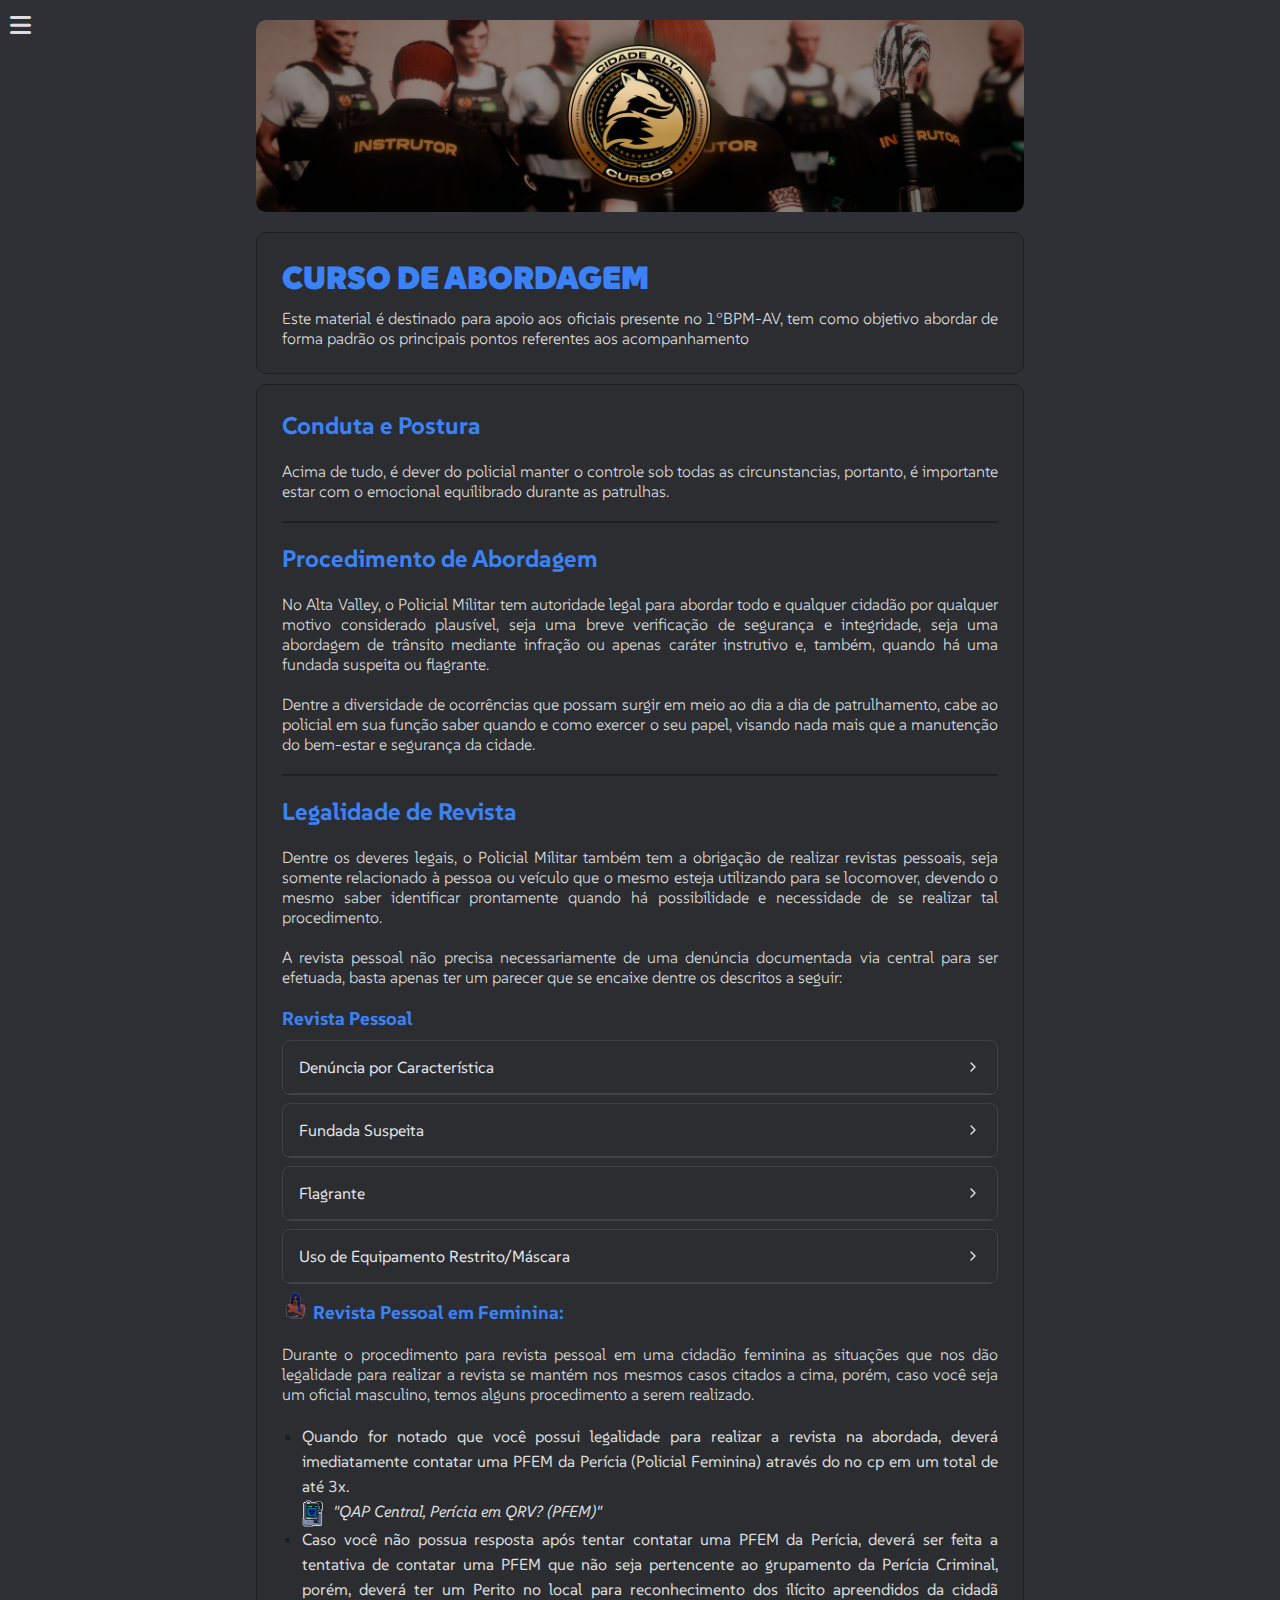
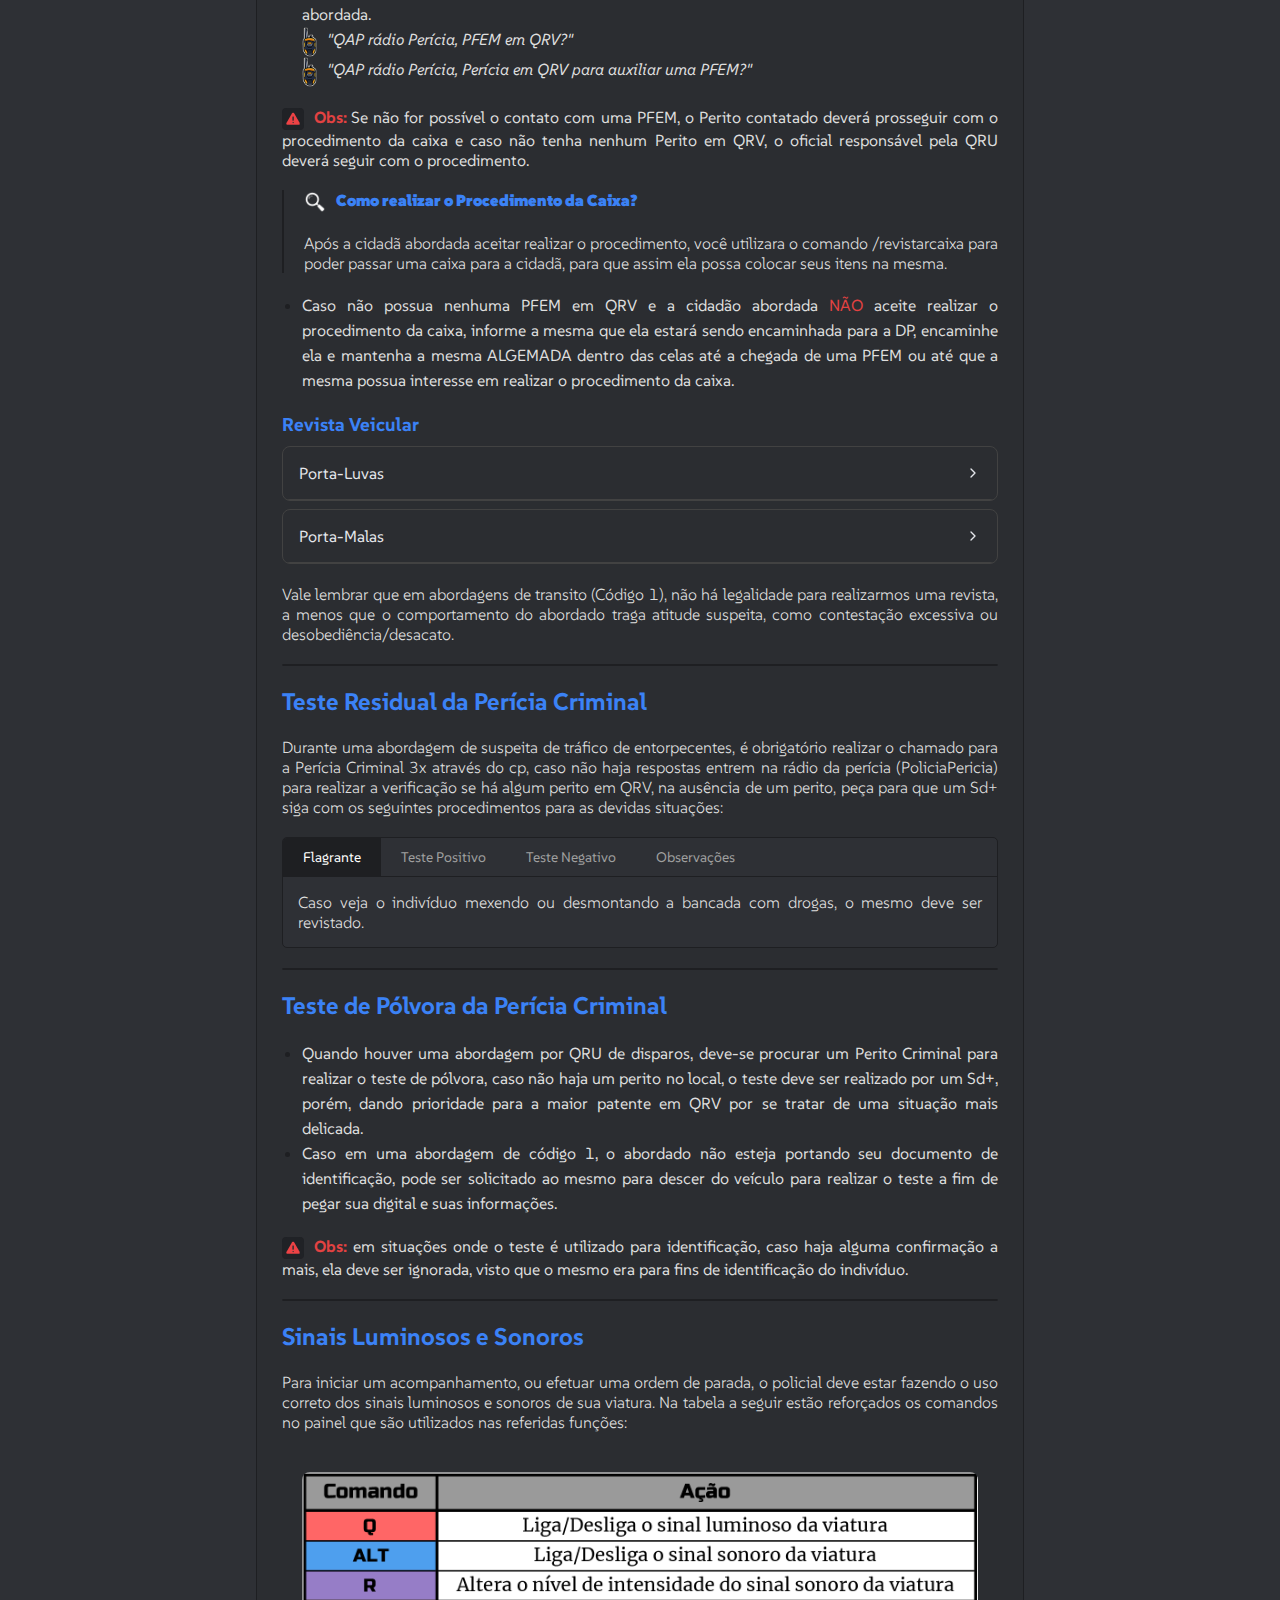
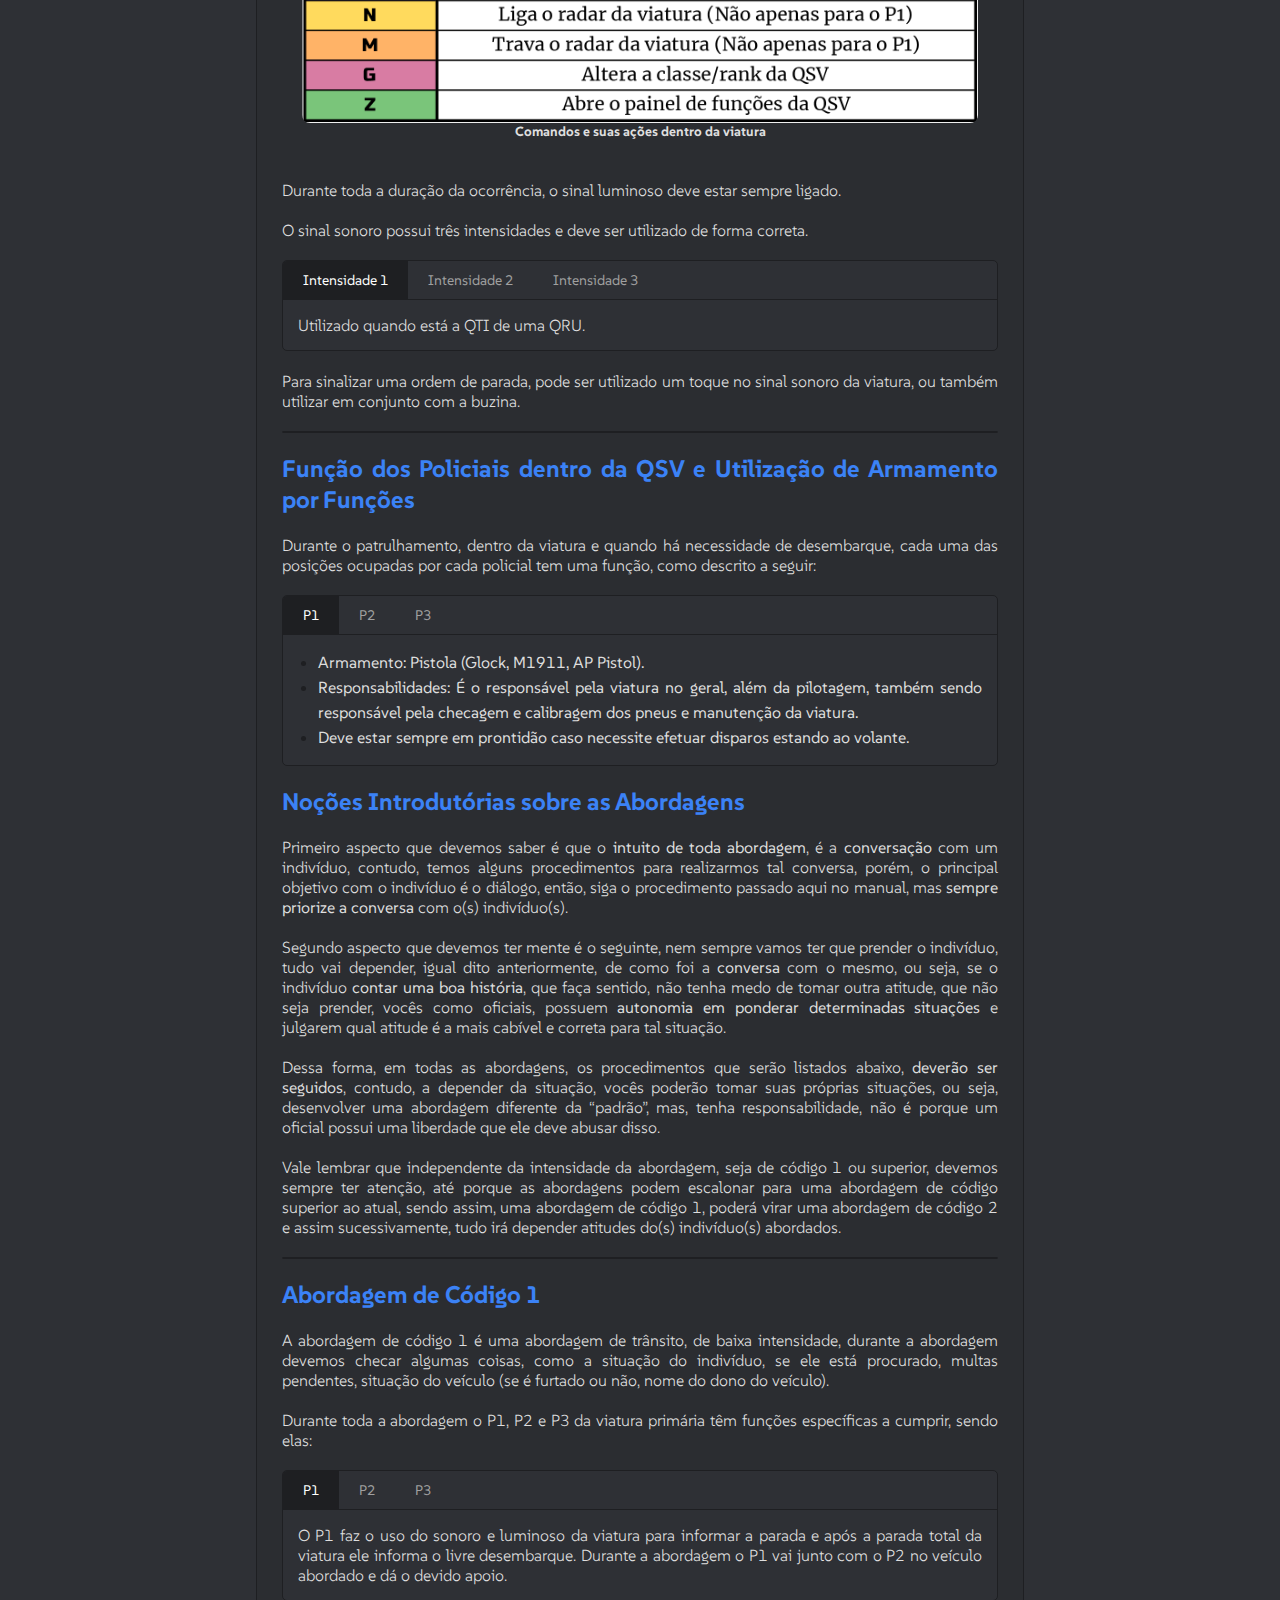
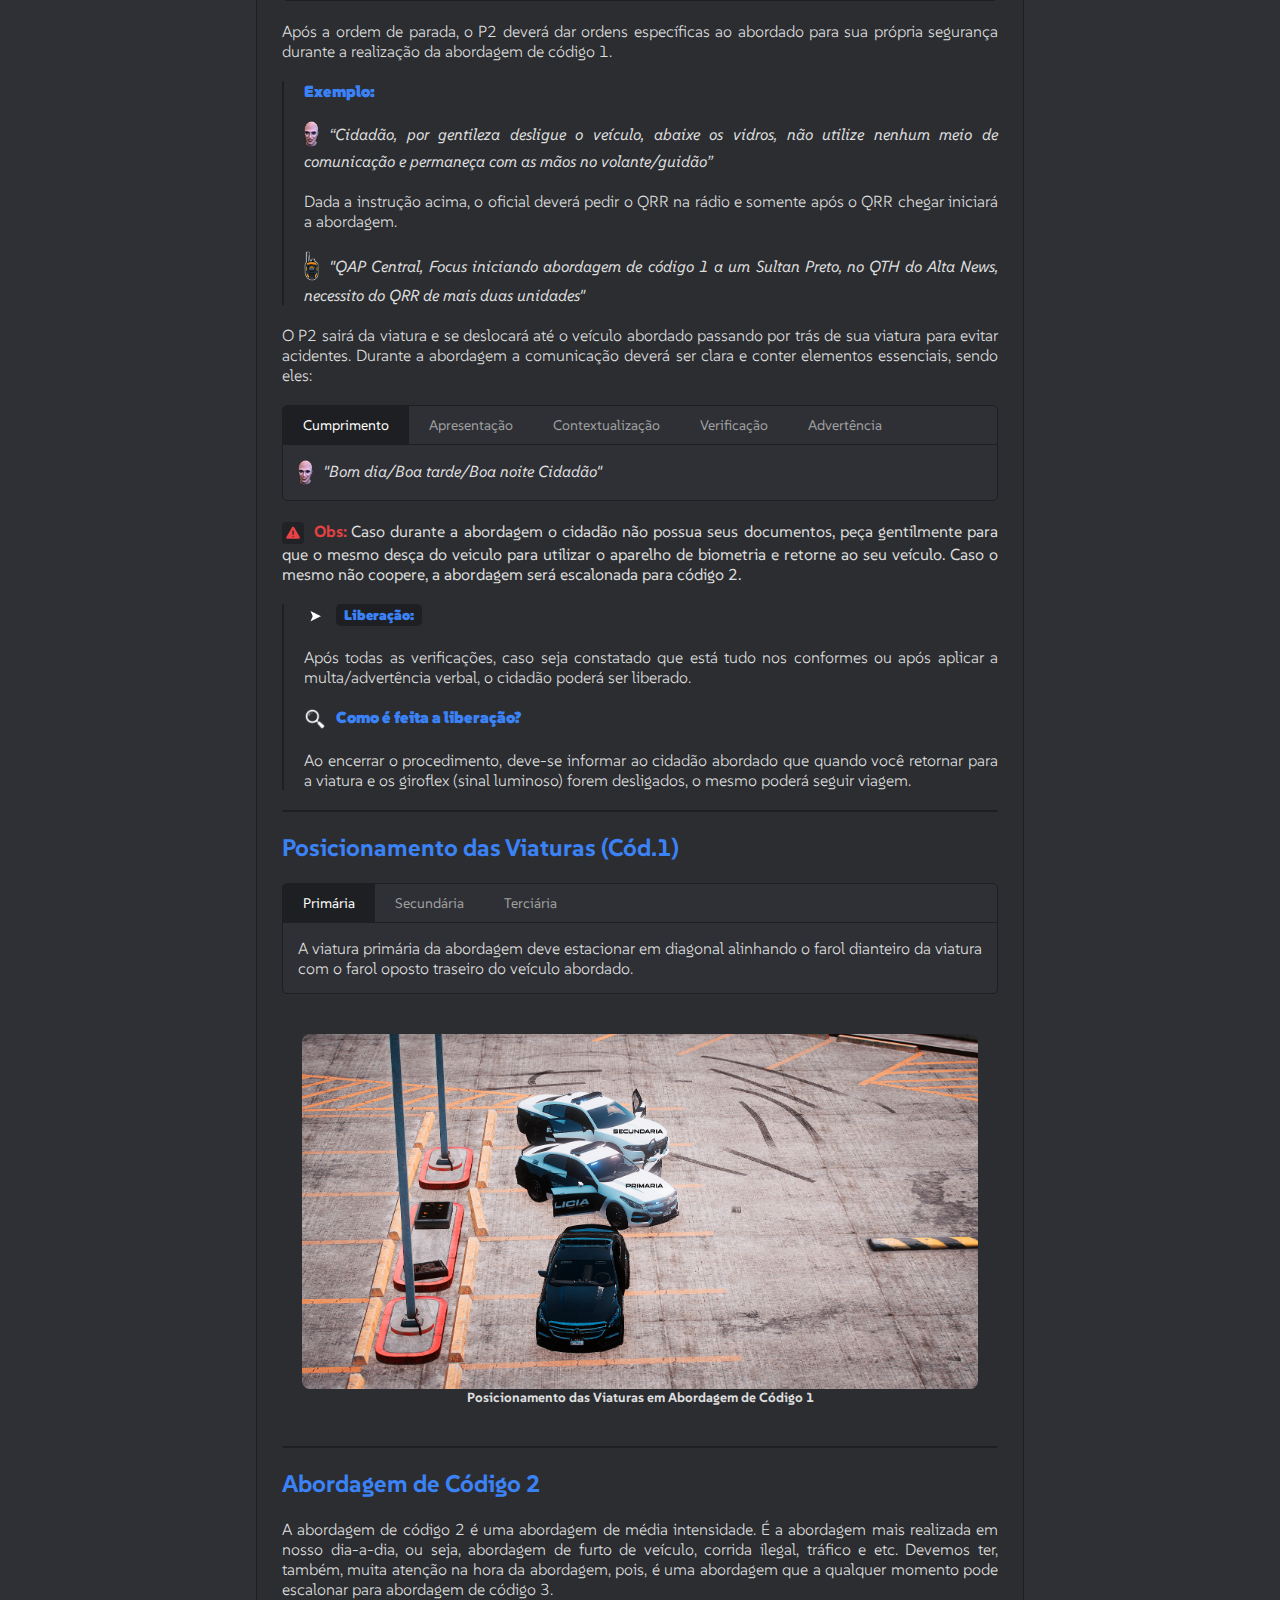
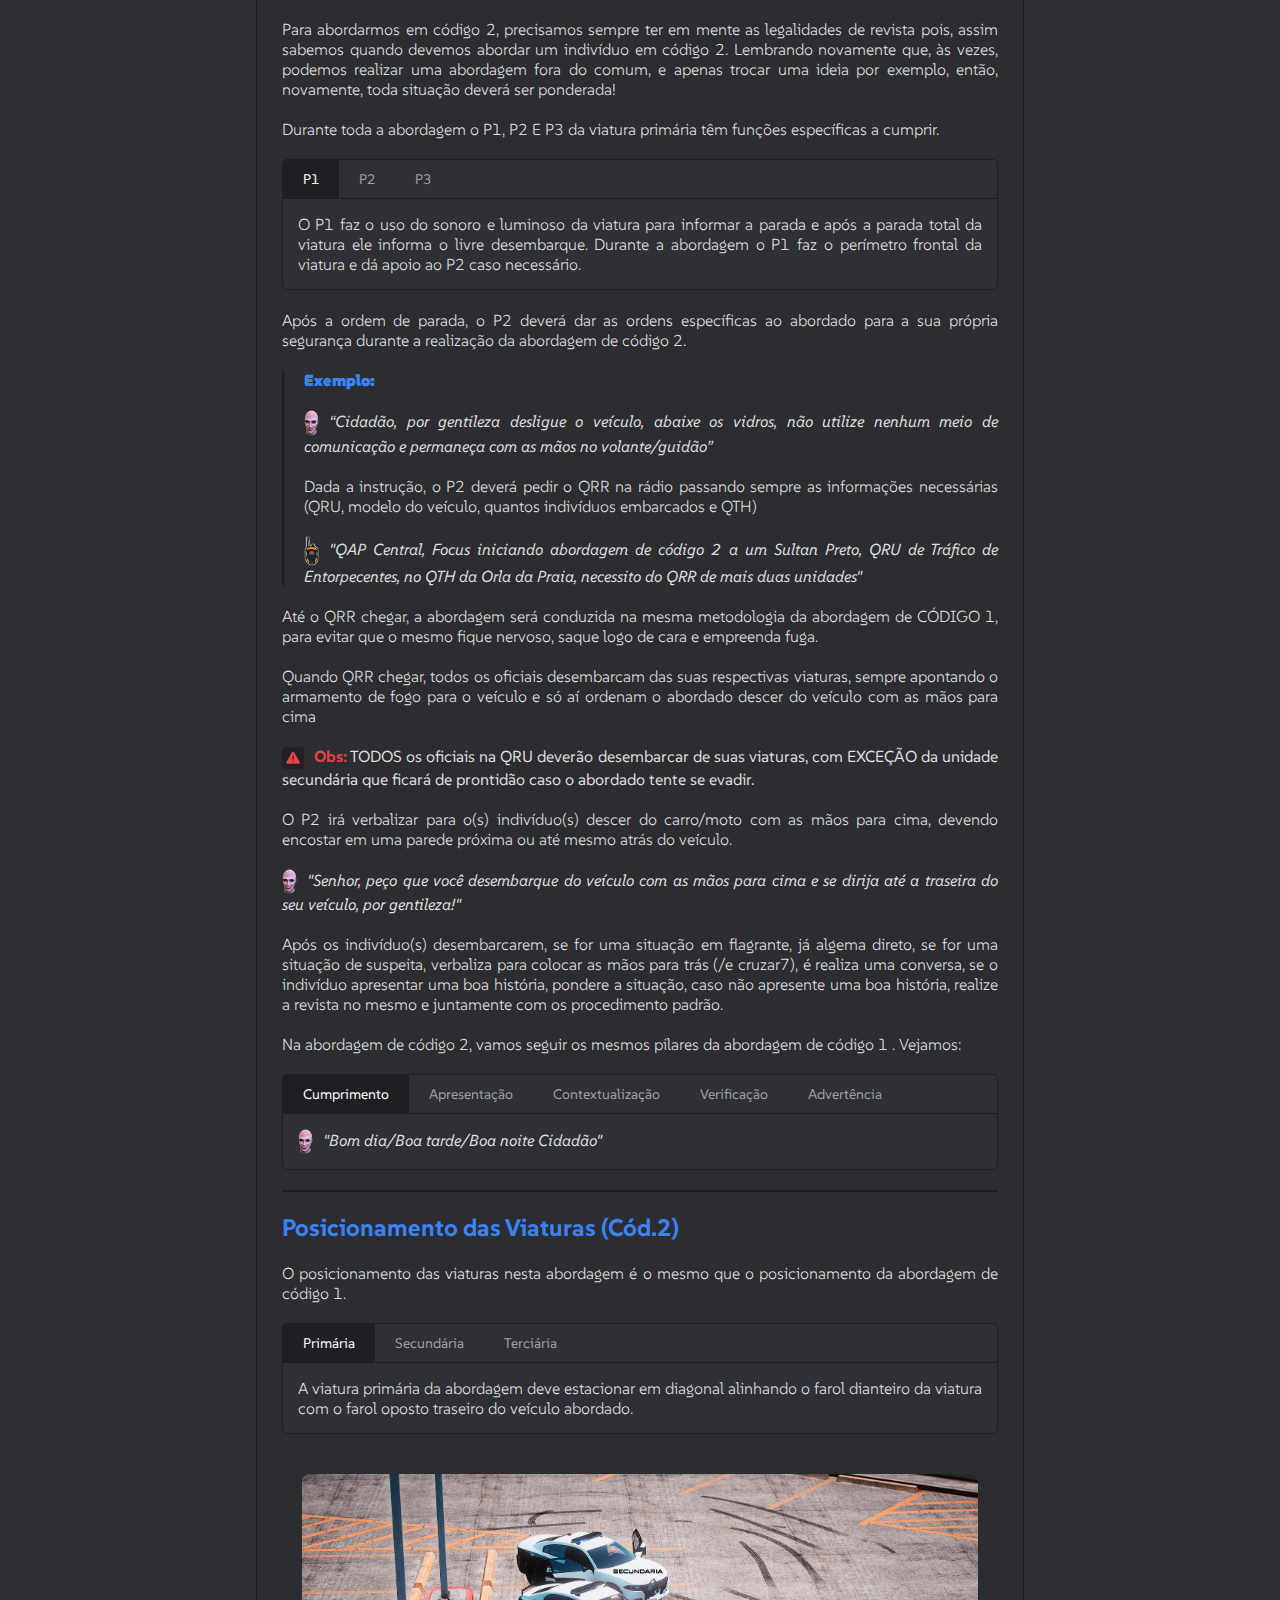
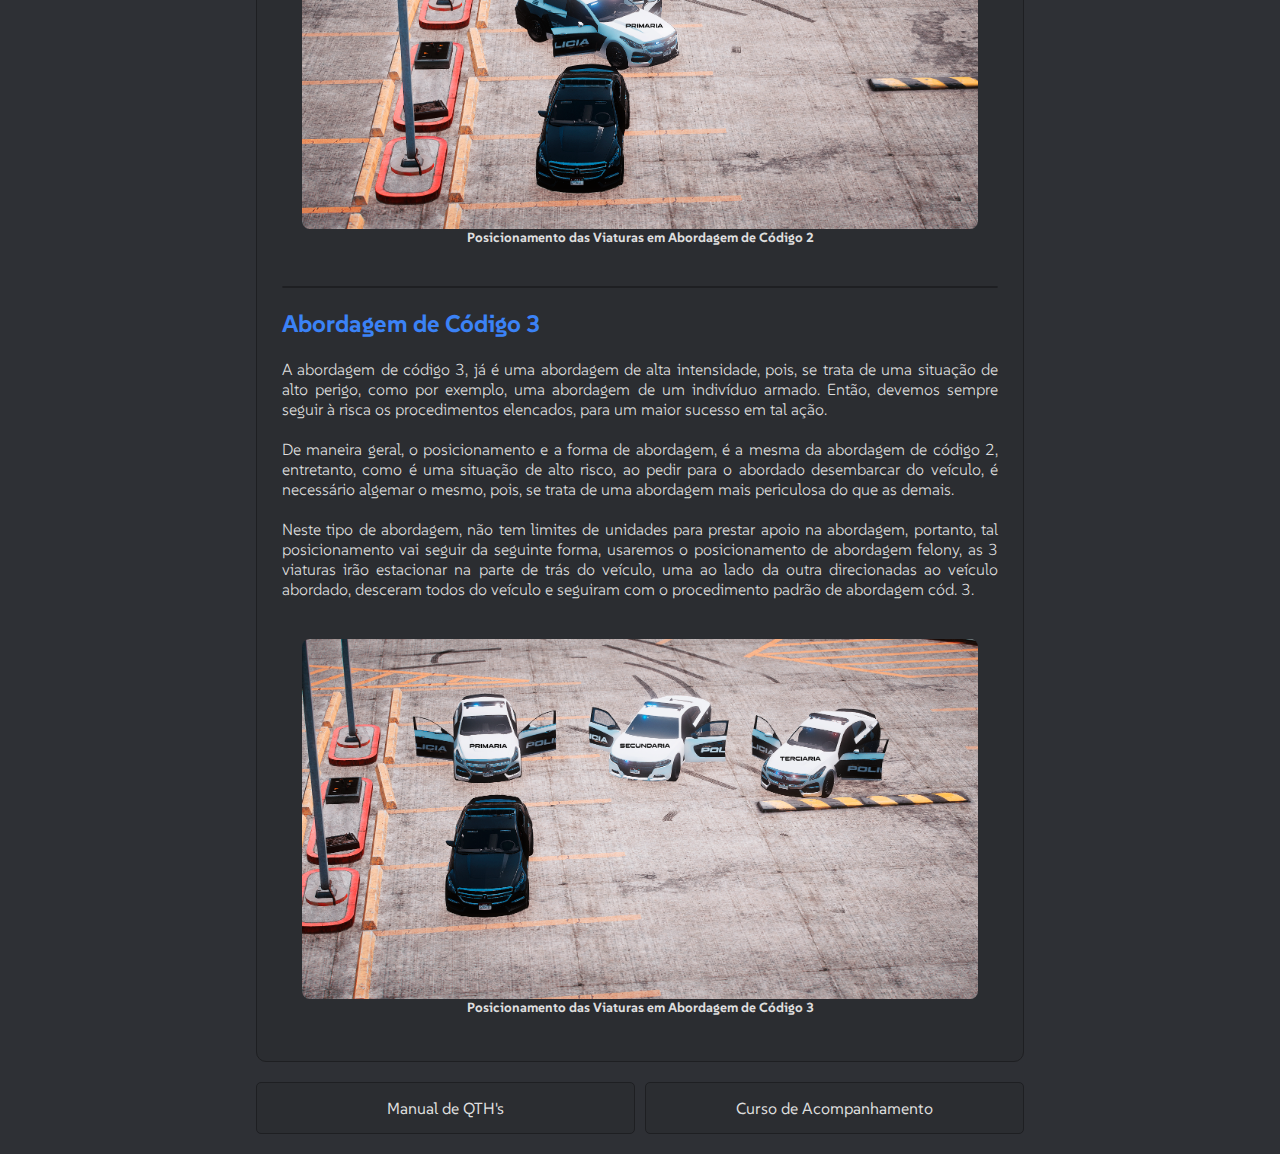
==== ab.html @ ef1ac269 "atualização calculadora | correção imagem do topo" ====
<!DOCTYPE html>
<html lang="pt-br">
<head>
    <meta charset="UTF-8" />
    <meta name="viewport" content="width=device-width, initial-scale=1.0" />
    <title>Curso de Abordagem | BPM-AV</title>
    <link rel="shortcut icon" href="/src/images/icons/logo-cursos.png">

    <link rel="stylesheet" href="/src/styles/globals.css" />
    <link rel="stylesheet" href="/src/styles/partials/colorsHighlight.css" />
    <link rel="stylesheet" href="https://cdnjs.cloudflare.com/ajax/libs/font-awesome/6.0.0-beta3/css/all.min.css">
</head>
<body>
    <button id="mobileMenuBtn" class="mobile-menu-btn ">
        <i class="fas fa-bars"></i>
    </button>
    <nav id="sidebar" class="sidebar">
        <button id="toggleBtn" class="toggle-btn">
            <span>
                <a href="/index.html" class="linkClean">
                    <div class="imageInLine">
                        <img src="/src/images/icons/BPM.png" width="20" alt="BPM">
                    </div>1ºBPM-AV - BEM VINDO
                </a>
            </span>
            <svg class="chevron" viewBox="0 0 24 24" width="24" height="24">
                <path fill="none" d="M0 0h24v24H0z"/>
                <path d="M12 15l-4.243-4.243 1.415-1.414L12 12.172l2.828-2.829 1.415 1.414z" fill="currentColor"/>
            </svg>
        </button>
        <ul id="menu" class="menu show">
            <li class="menu-item">
                <button class="submenu-btn">
                    <span class="menu-icon"><img src="/src/images/icons/manuais.png" width="18" alt="MAN"></span>
                    Documentos
                    <svg class="chevron" viewBox="0 0 24 24" width="24" height="24">
                        <path fill="none" d="M0 0h24v24H0z"/>
                        <path d="M12 15l-4.243-4.243 1.415-1.414L12 12.172l2.828-2.829 1.415 1.414z" fill="currentColor"/>
                    </svg>
                </button>
                <ul class="submenu">
                    <li><a href="/manual.html"><span class="submenu-icon"><img src="/src/images/icons/manual.png" width="18" alt="MAN">
                    </span>Manual de Conduta</a></li>
                    <li><a href="/pcd.html"><span class="submenu-icon"><img src="/src/images/icons/pcd.png" width="18" alt="PCD">
                    </span>PCD (Pessoa com Deficiência)</a></li>
                    <li><a href="/tablet.html"><span class="submenu-icon"><img src="/src/images/icons/tablet-pol.png" width="25" alt="TAB">
                        </span>Instrução ao Tablet</a>
                    </li>
                    <li><a href="/calculadora.html"><span class="submenu-icon"><img src="/src/images/icons/algema.png" width="18" alt="TAB">
                        </span>Calculadora Penal</a>
                    </li>
                </ul>
            </li>
            <li class="menu-item">
                <button class="submenu-btn">
                    <span class="menu-icon"><img src="/src/images/icons/logo-cursos.png" width="18" alt="CUR"></span>
                    Cursos
                    <svg class="chevron rotate" viewBox="0 0 24 24" width="24" height="24">
                        <path fill="none" d="M0 0h24v24H0z"/>
                        <path d="M12 15l-4.243-4.243 1.415-1.414L12 12.172l2.828-2.829 1.415 1.414z" fill="currentColor"/>
                    </svg>
                </button>
                <ul class="submenu show">
                    <li><a href="/co.html"><span class="submenu-icon"><img src="/src/images/icons/radio.png" width="11" alt="AB">
                    </span>Curso de Comunicação</a></li>
                    <li><a href="/QTH.html"><span class="submenu-icon"><img src="/src/images/icons/mapa.png" width="18" alt="QTH">
                    </span>Manual de QTH</a></li>
                    <li><a href="/ab.html"><span class="submenu-icon"><img src="/src/images/icons/sirene.gif" width="18" alt="AB">
                    </span>Curso de Abordagem</a></li>
                    <li><a href="/ac.html"><span class="submenu-icon"><img src="/src/images/icons/raio.gif" width="18" alt="TAB"></span>Curso de Acompanhamento</a></li>
                </ul>
            </li>
        </ul>
    </nav>
    <header>
        <img src="/src/images/AB/header.png" alt="Imagem do header">
    </header>
    <main>
        <div id="container">
            <div id="pagAB">
                <div class="title">
                    <h1>CURSO DE ABORDAGEM</h1>
                    <p class="description">Este material é destinado para apoio aos oficiais presente no 1°BPM-AV, tem como objetivo abordar de forma padrão os principais 
                        pontos referentes aos acompanhamento</p>
                </div>
                <div class="content">
                    <div id="topic1">
                        <h2>Conduta e Postura</h2>
                        <p>Acima de tudo, é dever do policial manter o controle sob todas as circunstancias, portanto, é importante estar com o emocional equilibrado 
                            durante as patrulhas.</p>
                    </div>
                    <hr>
                    <div id="topic2">
                        <h2>Procedimento de Abordagem</h2>
                        <p>No Alta Valley, o Policial Militar tem autoridade legal para abordar todo e qualquer cidadão por qualquer motivo considerado plausível, seja uma breve 
                            verificação de segurança e integridade, seja uma abordagem de trânsito mediante infração ou apenas caráter instrutivo e, também, quando há uma fundada 
                            suspeita ou flagrante.</p>
                        <p>Dentre a diversidade de ocorrências que possam surgir em meio ao dia a dia de patrulhamento, cabe ao policial em sua função saber quando e como exercer o 
                            seu papel, visando nada mais que a manutenção do bem-estar e segurança da cidade.</p>
                    </div>
                    <hr>
                    <div id="topic3">
                        <h2>Legalidade de Revista</h2>
                        <p>Dentre os deveres legais, o Policial Militar também tem a obrigação de realizar revistas pessoais, seja somente relacionado à pessoa ou veículo que o mesmo 
                            esteja utilizando para se locomover, devendo o mesmo saber identificar prontamente quando há possibilidade e necessidade de se realizar tal procedimento.</p>
                        <p>A revista pessoal não precisa necessariamente de uma denúncia documentada via central para ser efetuada, basta apenas ter um parecer que se encaixe dentre os 
                            descritos a seguir:</p>
                        <h3>Revista Pessoal</h3>

                        <div class="expand-section">
                            <button class="expand-button" aria-expanded="false" aria-controls="content-denuncia">
                                Denúncia por Característica
                                <svg class="chevron" width="20" height="20" viewBox="0 0 24 24" fill="none" stroke="currentColor" stroke-width="2" stroke-linecap="round" stroke-linejoin="round">
                                    <polyline points="9 6 15 12 9 18"></polyline>
                                </svg>
                            </button>
                            <div class="expand-content" id="content-denuncia">
                                <p>Quando há uma denúncia via Central ou via Boletim de Ocorrência informando características de um indivíduo ou de um veículo envolvido em algum crime, 
                                    é identificado motivo plausível de revista caso batam as características.</p>
                            </div>
                        </div>
                        
                        <div class="expand-section">
                            <button class="expand-button" aria-expanded="false" aria-controls="content-suspeita">
                                Fundada Suspeita
                                <svg class="chevron" width="20" height="20" viewBox="0 0 24 24" fill="none" stroke="currentColor" stroke-width="2" stroke-linecap="round" stroke-linejoin="round">
                                    <polyline points="9 6 15 12 9 18"></polyline>
                                </svg>
                            </button>
                            <div class="expand-content" id="content-suspeita">
                                <p>Dentro de um raio de aproximadamente 1km da ocorrência, dependendo também de variantes como o possível tempo de deslocamento e afins.</p>
                            </div>
                        </div>
                        
                        <div class="expand-section">
                            <button class="expand-button" aria-expanded="false" aria-controls="content-flagrante">
                                Flagrante
                                <svg class="chevron" width="20" height="20" viewBox="0 0 24 24" fill="none" stroke="currentColor" stroke-width="2" stroke-linecap="round" stroke-linejoin="round">
                                    <polyline points="9 6 15 12 9 18"></polyline>
                                </svg>
                            </button>
                            <div class="expand-content" id="content-flagrante">
                                <p>Quando o policial testemunha o crime em flagrante, não há contestação para a legalidade de revista.</p>
                            </div>
                        </div>
                        
                        <div class="expand-section">
                            <button class="expand-button" aria-expanded="false" aria-controls="content-equipamento">
                                Uso de Equipamento Restrito/Máscara
                                <svg class="chevron" width="20" height="20" viewBox="0 0 24 24" fill="none" stroke="currentColor" stroke-width="2" stroke-linecap="round" stroke-linejoin="round">
                                    <polyline points="9 6 15 12 9 18"></polyline>
                                </svg>
                            </button>
                            <div class="expand-content" id="content-equipamento">
                                <p>Quando o policial avista um cidadão portando um coldre, colete balístico e ocultando a face (uso de máscaras).</p>
                            </div>
                        </div>
                        
                        <h3><img src="/src/images/icons/fem.png" width="27" alt="Imagem de uma FEM"/> Revista Pessoal em Feminina:</h3>

                        <p>Durante o procedimento para revista pessoal em uma cidadão feminina as situações que nos dão legalidade para realizar a revista se mantém nos mesmos casos 
                            citados a cima, porém, caso você seja um oficial masculino, temos alguns procedimento a serem realizado.</p>

                        <ul>
                            <li>Quando for notado que você possui legalidade para realizar a revista na abordada, deverá imediatamente contatar uma PFEM da Perícia 
                                (Policial Feminina) através do no cp em um total de até 3x.<br>
                                <i><div class="imageInLine">
                                        <img src="/src/images/icons/pager.png" width="21" alt="Pager" />
                                    </div>"QAP Central, Perícia em QRV? (PFEM)"</i>
                            </li>
                            <li>Caso você não possua resposta após tentar contatar uma PFEM da Perícia, deverá ser feita a tentativa de contatar uma PFEM que não seja 
                                pertencente ao grupamento da Perícia Criminal, porém, deverá ter um Perito no local para reconhecimento dos ilícito apreendidos da cidadã abordada.<br>
                                <i><div class="imageInLine">
                                    <img src="/src/images/icons/radio.png" width="15" alt="Imagem de um Rádio" />
                                </div>"QAP rádio Perícia, PFEM em QRV?"</i><br>
                                <i><div class="imageInLine">
                                    <img src="/src/images/icons/radio.png" width="15" alt="Imagem de um Rádio" />
                                </div>"QAP rádio Perícia, Perícia em QRV para auxiliar uma PFEM?"</i>
                            </li>
                        </ul>
                        <p><div class="imageInLine">
                            <img src="/src/images/icons/observacao.png" width="22" alt="OBS" />
                        </div><span class="bold highlight-vermelho"><b>Obs: </b></span>Se não for possível o contato com uma PFEM, o Perito contatado deverá prosseguir com o procedimento da caixa e caso não tenha nenhum Perito em QRV, o 
                            oficial responsável pela QRU deverá seguir com o procedimento.</p>

                        <blockquote>
                            <p><div class="imageInLine">
                                <img src="/src/images/icons/lupa.png" width="22" alt="Lupa" />
                            </div><span class="bold highlight-AB"><b>Como realizar o Procedimento da Caixa?</b></span></p>
                            <p>Após a cidadã abordada aceitar realizar o procedimento, você utilizara o comando /revistarcaixa para poder passar uma caixa para a cidadã, para 
                                que assim ela possa colocar seus itens na mesma.</p>
                        </blockquote>
                        
                        <ul>
                            <li>Caso não possua nenhuma PFEM em QRV e a cidadão abordada <span class="bold highlight-vermelho">NÃO</span> aceite realizar o procedimento da caixa, informe a mesma que ela estará 
                                sendo encaminhada para a DP, encaminhe ela e mantenha a mesma ALGEMADA dentro das celas até a chegada de uma PFEM ou até que a mesma possua interesse em 
                                realizar o procedimento da caixa.
                            </li>
                        </ul>
                        <br>
                        <h3>Revista Veicular</h3>
                        
                        <div class="expand-section">
                            <button class="expand-button" aria-expanded="false" aria-controls="content-luvas">
                                Porta-Luvas
                                <svg class="chevron" width="20" height="20" viewBox="0 0 24 24" fill="none" stroke="currentColor" stroke-width="2" stroke-linecap="round" stroke-linejoin="round">
                                    <polyline points="9 6 15 12 9 18"></polyline>
                                </svg>
                            </button>
                            <div class="expand-content" id="content-luvas">
                                <p>Toda abordagem de código 2+ é obrigatório realizar a revista no porta-luvas (não porta-malas), o porta-luvas se abre com o botão page up (PGUP) quando 
                                    você está dentro do veículo.</p>
                                <p><span class="bold highlight-amarelo"><b>⚠️ Obs: </b></span>A revista do porta-luvas só é realizada caso o abordado seja revistado. O mesmo precisa 
                                    estar destrancado para tal ato, você pode solicitar a chave com o individuo na hora que algemar o mesmo</p>
                            </div>
                        </div>
                        
                        <div class="expand-section">
                            <button class="expand-button" aria-expanded="false" aria-controls="content-malas">
                                Porta-Malas
                                <svg class="chevron" width="20" height="20" viewBox="0 0 24 24" fill="none" stroke="currentColor" stroke-width="2" stroke-linecap="round" stroke-linejoin="round">
                                    <polyline points="9 6 15 12 9 18"></polyline>
                                </svg>
                            </button>
                            <div class="expand-content" id="content-malas">
                                <ul>
                                    <li>Quando o indivíduo for pego em <b>flagrante/teste residual constar como positivo em uma QRU de Trafico de Entorpecentes.</b></li>
                                    <li>Quando o indivíduo for pego <b>envolvido em uma QRU de código 5 na rua em flagrante/teste positivo de pólvora</b>.</li>
                                    <li>Quando o indivíduo for pego mexendo em seu porta-malas durante um acompanhamento ou abordagem. <i>(Independente do veículo constar 
                                        no nome de outra pessoa, caso haja confirmação de que o abordado tenha mexido no porta-malas, deve se realizar a revista)</i></li>
                                </ul>
                            </div>
                        </div>

                        <p>Vale lembrar que em abordagens de transito (Código 1), não há legalidade para realizarmos uma revista, a menos que o comportamento do abordado traga atitude 
                            suspeita, como contestação excessiva ou desobediência/desacato. </p>

                    </div>
                    <hr>
                    <div id="topic4">
                        <h2>Teste Residual da Perícia Criminal</h2>
                        <p>Durante uma abordagem de suspeita de tráfico de entorpecentes, é obrigatório realizar o chamado para a Perícia Criminal 3x através do cp, caso não haja 
                            respostas entrem na rádio da perícia (PoliciaPericia) para realizar a verificação se há algum perito em QRV, na ausência de um perito, peça para que um Sd+ 
                            siga com os seguintes procedimentos para as devidas situações:</p>
                        
                        <div class="tab-container">
                            <div class="tabs">
                                <button class="tab active" tab-group="testePER" data-tab="flagrante" >Flagrante</button>
                                <button class="tab" tab-group="testePER" data-tab="positivo">Teste Positivo</button>
                                <button class="tab" tab-group="testePER" data-tab="negativo">Teste Negativo</button>
                                <button class="tab" tab-group="testePER" data-tab="observacoes">Observações</button>
                            </div>
                            <div class="boardContent">
                                <div id="flagrante" class="tab-content active" tab-group="testePER">
                                    <p>Caso veja o indivíduo mexendo ou desmontando a bancada com drogas, o mesmo deve ser revistado.</p>
                                </div>
                                <div id="positivo" class="tab-content" tab-group="testePER">
                                    <p>O abordado pode ser revistado e conduzido.</p><br>
                                    <p><div class="imageInLine">
                                        <img src="/src/images/icons/observacao.png" width="22" alt="OBS" />
                                    </div><span class="bold highlight-vermelho"><b>Obs:</b></span> Independente da quantidade de substâncias que o indivíduo tenha em mãos, deverá ser tirado uma foto da mochila do mesmo (como na foto abaixo) 
                                        e enviar na aba 📷・apreensões-pericia do nosso discord da policia.</p>
                                    <div class="image-container">
                                        <div class="image-card">
                                            <div class="zoomable-image">
                                                <img src="/src/images/AB/teste-positivo.png" alt="Foto exemplo de como deverá ser mandado na aba do discord">
                                            </div>
                                            <div class="image-description">
                                                <center><h5>Foto exemplo de como deverá ser mandado na aba do discord</h5></center>
                                            </div>
                                        </div>
                                    </div>
                                </div>
                                <div id="negativo" class="tab-content" tab-group="testePER">
                                    <p>Caso haja a confirmação que o indivíduo abordado adentrou na água e fez a utilização de um sabonete para limpar os resíduos, o teste dará negativo 
                                        e o abordado deverá ser revistado. Caso o abordado esteja apenas nas proximidades, não sendo flagrante e o teste der negativo, o mesmo deverá ser 
                                        liberado.</p>
                                </div>
                                <div id="observacoes" class="tab-content" tab-group="testePER">
                                    <p>Não necessariamente o indivíduo que está desmontando uma bancada deve ter o teste realizado ou ser revistado. Quando iniciamos a abordagem o 
                                        indivíduo decide se quer ser abordado ou se inicia um acompanhamento. Lembrem-se, conversem com os indivíduos abordados e levem em consideração o 
                                        que for falado. Não fiquem apreensivos em liberar um indivíduo se ele tiver uma história convincente.</p>
                                </div>
                            </div>
                        </div>
                    </div>
                    <hr>
                    <div id="topic5">
                        <h2>Teste de Pólvora da Perícia Criminal</h2>
                        <ul>
                            <li>Quando houver uma abordagem por QRU de disparos, deve-se procurar um Perito Criminal para realizar o teste de pólvora, caso não haja um 
                                perito no local, o teste deve ser realizado por um Sd+, porém, dando prioridade para a maior patente em QRV por se tratar de uma situação mais delicada.</li>
                            <li>Caso em uma abordagem de código 1, o abordado não esteja portando seu documento de identificação, pode ser solicitado ao mesmo para 
                                descer do veículo para realizar o teste a fim de pegar sua digital e suas informações.</li>
                        </ul>
                        <p><div class="imageInLine">
                            <img src="/src/images/icons/observacao.png" width="22" alt="OBS" />
                        </div><span class="bold highlight-vermelho"><b>Obs:</b></span> em situações onde o teste é utilizado para identificação, caso haja alguma confirmação a mais, ela 
                            deve ser ignorada, visto que o mesmo era para fins de identificação do indivíduo.</p>
                    </div>
                    <hr>
                    <div id="topic6">
                        <h2>Sinais Luminosos e Sonoros</h2>
                        <p>Para iniciar um acompanhamento, ou efetuar uma ordem de parada, o policial deve estar fazendo o uso correto dos sinais luminosos e sonoros de sua viatura. 
                            Na tabela a seguir estão reforçados os comandos no painel que são utilizados nas referidas funções:</p>
                        <div class="image-container">
                            <div class="image-card">
                                <div class="zoomable-image">
                                    <img src="/src/images/AB/comandos-qsv.png" alt="Comandos e suas ações dentro da viatura">
                                </div>
                                <div class="image-description">
                                    <center><h5>Comandos e suas ações dentro da viatura</h5></center>
                                </div>
                            </div>
                        </div>
                        <p>Durante toda a duração da ocorrência, o sinal luminoso deve estar sempre ligado.</p>
                        <p>O sinal sonoro possui três intensidades e deve ser utilizado de forma correta.</p>
                        
                        <div class="tab-container">
                            <div class="tabs">
                                <button class="tab active" tab-group="sinaissonoros" data-tab="intensidade1" >Intensidade 1</button>
                                <button class="tab" tab-group="sinaissonoros" data-tab="intensidade2">Intensidade 2</button>
                                <button class="tab" tab-group="sinaissonoros" data-tab="intensidade3">Intensidade 3</button>
                            </div>
                            <div class="boardContent">
                                <div id="intensidade1" class="tab-content active" tab-group="sinaissonoros">
                                    <p>Utilizado quando está a QTI de uma QRU.</p>
                                </div>
                                <div id="intensidade2" class="tab-content" tab-group="sinaissonoros">
                                    <p>Utilizado durante todo o acompanhamento.</p>
                                </div>
                                <div id="intensidade3" class="tab-content" tab-group="sinaissonoros">
                                    <p>Utilizado quando, durante um acompanhamento a viatura necessita trafegar pelo lado contrário da via.</p>
                                </div>
                            </div>
                        </div>
                        <p>Para sinalizar uma ordem de parada, pode ser utilizado um toque no sinal sonoro da viatura, ou também utilizar em conjunto com a buzina.</p>
                    </div>
                    <hr>
                    <div id="topic7">
                        <h2>Função dos Policiais dentro da QSV e Utilização de Armamento por Funções</h2>
                        <p>Durante o patrulhamento, dentro da viatura e quando há necessidade de desembarque, cada uma das posições ocupadas por cada policial tem uma função, como 
                            descrito a seguir:</p>
                        <div class="tab-container">
                            <div class="tabs">
                                <button class="tab active" tab-group="dentroQSV" data-tab="P1" >P1</button>
                                <button class="tab" tab-group="dentroQSV" data-tab="P2">P2</button>
                                <button class="tab" tab-group="dentroQSV" data-tab="P3">P3</button>
                            </div>
                            <div class="boardContent">
                                <div id="P1" class="tab-content active" tab-group="dentroQSV">
                                    <ul>
                                        <li>Armamento: Pistola (Glock, M1911, AP Pistol).</li>
                                        <li>Responsabilidades: É o responsável pela viatura no geral, além da pilotagem, também sendo responsável pela checagem e 
                                            calibragem dos pneus e manutenção da viatura.</li>
                                        <li>Deve estar sempre em prontidão caso necessite efetuar disparos estando ao volante.</li>
                                    </ul>
                                </div>
                                <div id="P2" class="tab-content" tab-group="dentroQSV">
                                    <ul>
                                        <li>Armamento: Taser e Cabeçada.</li>
                                        <li>Responsabilidades: É o responsável pela parte de navegação, trânsito e desvios, vias, pela comunicação no rádio e pela 
                                            abordagem dos indivíduos. </li>
                                        <li>Deve estar em prontidão caso seja necessário a neutralização sem uso de poder de fogo através da cabeçada e em segundo 
                                            momento através do taser, sempre utilizando do uso progressivo da força.</li>
                                    </ul>
                                </div>
                                <div id="P3" class="tab-content" tab-group="dentroQSV">
                                    <ul>
                                        <li>Armamento: Armamento letal da patente (Fuzil/Submetralhadora).</li>
                                        <li>Responsabilidades: É o olheiro da viatura, sempre atento principalmente aos arredores da ocorrência e a possíveis ameaças 
                                            contra a guarnição.</li>
                                        <li>Deve estar em prontidão caso haja necessidade de neutralizar ameaças com poder de fogo.</li>
                                    </ul>
                                </div>
                            </div>
                        </div>
                    </div>
                    <div id="topic8">
                        <h2>Noções Introdutórias sobre as Abordagens</h2>
                        <p>Primeiro aspecto que devemos saber é que o <b>intuito de toda abordagem</b>, é a <b>conversação</b> com um indivíduo, contudo, temos alguns procedimentos para realizarmos 
                            tal conversa, porém, o principal objetivo com o indivíduo é o diálogo, então, siga o procedimento passado aqui no manual, mas <b>sempre priorize a conversa</b> com 
                            o(s) indivíduo(s).</p>
                        <p>Segundo aspecto que devemos ter mente é o seguinte, nem sempre vamos ter que prender o indivíduo, tudo vai depender, igual dito anteriormente, de como foi a 
                            <b>conversa</b> com o mesmo, ou seja, se o indivíduo <b>contar uma boa história</b>, que faça sentido, não tenha medo de tomar outra atitude, que não seja prender, vocês 
                            como oficiais, possuem <b>autonomia em ponderar determinadas situações</b> e julgarem qual atitude é a mais cabível e correta para tal situação.</P>
                        <p>Dessa forma, em todas as abordagens, os procedimentos que serão listados abaixo, <b>deverão ser seguidos</b>, contudo, a depender da situação, vocês poderão tomar 
                            suas próprias situações, ou seja, desenvolver uma abordagem diferente da “padrão”, mas, tenha responsabilidade, não é porque um oficial possui uma liberdade 
                            que ele deve abusar disso.</p>
                        <p>Vale lembrar que independente da intensidade da abordagem, seja de código 1 ou superior, devemos sempre ter atenção, até porque as abordagens podem escalonar
                            para uma abordagem de código superior ao atual, sendo assim, uma abordagem de código 1, poderá virar uma abordagem de código 2 e assim sucessivamente, tudo 
                            irá depender atitudes do(s) indivíduo(s) abordados.</p>
                    </div>
                    <hr>
                    <div id="topic9">
                        <h2>Abordagem de Código 1</h2>
                        <p>A abordagem de código 1 é uma abordagem de trânsito, de baixa intensidade, durante a abordagem devemos checar algumas coisas, como a situação do indivíduo, 
                            se ele está procurado, multas pendentes, situação do veículo (se é furtado ou não, nome do dono do veículo).</p>
                        <p>Durante toda a abordagem o P1, P2 e P3 da viatura primária têm funções específicas a cumprir, sendo elas:</p>
                        <div class="tab-container">
                            <div class="tabs">
                                <button class="tab active" tab-group="funcoesVTRAB" data-tab="P1F">P1</button>
                                <button class="tab" tab-group="funcoesVTRAB" data-tab="P2F">P2</button>
                                <button class="tab" tab-group="funcoesVTRAB" data-tab="P3F">P3</button>
                            </div>
                            <div class="boardContent">
                                <div id="P1F" class="tab-content active" tab-group="funcoesVTRAB">
                                    <p>O P1 faz o uso do sonoro e luminoso da viatura para informar a parada e após a parada total da viatura ele informa o livre desembarque. Durante a 
                                        abordagem o P1 vai junto com o P2 no veículo abordado e dá o devido apoio.</p>
                                </div>
                                <div id="P2F" class="tab-content" tab-group="funcoesVTRAB">
                                    <p>O P2 é o responsável por verbalizar a ordem de parada ao veículo, responsável por executar a abordagem, verificar documentos, aplicar multas, 
                                        fazer a apreensão ou liberação do veículo abordado.</p>
                                </div>
                                <div id="P3F" class="tab-content" tab-group="funcoesVTRAB">
                                    <p>O P3 é responsável por realizar o perímetro da viatura.</p>
                                </div>
                            </div>
                        </div>
                        <p>Após a ordem de parada, o P2 deverá dar ordens específicas ao abordado para sua própria segurança durante a realização da abordagem de código 1.</p>
                        <blockquote>
                            <p><span class="bold highlight-AB"><b>Exemplo:</b></span></p>
                            <p><i><div class="imageInLine">
                                <img src="/src/images/icons/aluno.png" width="15" alt="Imagem de um Aluno" />
                            </div>“Cidadão, por gentileza desligue o veículo, abaixe os vidros, não utilize nenhum meio de comunicação e permaneça com as mãos no volante/guidão”</i></p>
                            <p>Dada a instrução acima, o oficial deverá pedir o QRR na rádio e somente após o QRR chegar iniciará a abordagem.</p>
                            <p><i><div class="imageInLine">
                                <img src="/src/images/icons/radio.png" width="15" alt="Imagem de um Rádio" />
                            </div>"QAP Central, Focus iniciando abordagem de código 1 a um Sultan Preto, no QTH do Alta News, necessito do QRR de mais duas unidades"</i></p>
                        </blockquote>
                        <p>O P2 sairá da viatura e se deslocará até o veículo abordado passando por trás de sua viatura para evitar acidentes. Durante a abordagem a comunicação deverá 
                            ser clara e conter elementos essenciais, sendo eles:</p>
                        <div class="tab-container">
                            <div class="tabs">
                                <button class="tab active" tab-group="funcAB1" data-tab="cumprimento" >Cumprimento</button>
                                <button class="tab" tab-group="funcAB1" data-tab="apresentacao">Apresentação</button>
                                <button class="tab" tab-group="funcAB1" data-tab="contextualizacao">Contextualização</button>
                                <button class="tab" tab-group="funcAB1" data-tab="verificacao">Verificação</button>
                                <button class="tab" tab-group="funcAB1" data-tab="advertencia">Advertência</button>
                            </div>
                            <div class="boardContent">
                                <div id="cumprimento" class="tab-content active" tab-group="funcAB1">
                                    <p><div class="imageInLine">
                                        <img src="/src/images/icons/aluno.png" width="15" alt="Imagem de um Aluno" />
                                    </div><i>"Bom dia/Boa tarde/Boa noite Cidadão"</i></p>
                                </div>
                                <div id="apresentacao" class="tab-content" tab-group="funcAB1">
                                    <p><div class="imageInLine">
                                        <img src="/src/images/icons/aluno.png" width="15" alt="Imagem de um Aluno" />
                                    </div><i>"Sou o Aluno José do 1°BPM Alta Valley"</i></p>
                                </div>
                                <div id="contextualizacao" class="tab-content" tab-group="funcAB1">
                                    <p><div class="imageInLine">
                                        <img src="/src/images/icons/aluno.png" width="15" alt="Imagem de um Aluno" />
                                    </div><i>"Estou realizando está abordagem porque o senhor estava em alta velocidade na via"</i></p>
                                </div>
                                <div id="verificacao" class="tab-content" tab-group="funcAB1">
                                    <ul>
                                        <li>Peça os documentos do cidadão:<br>
                                            <div class="imageInLine">
                                                <img src="/src/images/icons/aluno.png" width="15" alt="Imagem de um Aluno" />
                                            </div><i>"Poderia me entregar seus documentos e do veículo por gentileza?"</i></li><br>
                                        <li>Após pegar os documentos, informe a ele que irá realizar as verificações e retorne até a viatura:<br>
                                            <div class="imageInLine">
                                                <img src="/src/images/icons/aluno.png" width="15" alt="Imagem de um Aluno" />
                                            </div><i>"Por favor aguarde um momento enquanto eu irei verificar sua situação na central."</i></li><br>
                                        <li>Verifique se o cidadão possui multas pendentes, se está procurado e se o veículo é seu.</li>
                                    </ul>
                                </div>
                                <div id="advertencia" class="tab-content" tab-group="funcAB1">
                                    <p><div class="imageInLine">
                                        <img src="/src/images/icons/aluno.png" width="15" alt="Imagem de um Aluno" />
                                    </div><i>"Estarei lhe aplicando uma advertência verbal"</i></p>
                                    <p><div class="imageInLine">
                                        <img src="/src/images/icons/aluno.png" width="15" alt="Imagem de um Aluno" />
                                    </div><i>"Estarei lhe aplicando uma multa"</i></p>
                                    <p><b>Será realizado a aplicação das penas cabíveis de acordo com a situação.</b></p>
                                </div>
                            </div>
                        </div>
                        <p><div class="imageInLine">
                            <img src="/src/images/icons/observacao.png" width="22" alt="OBS" />
                        </div><span class="bold highlight-vermelho"><b>Obs: </b></span>Caso durante a abordagem o cidadão não possua seus documentos, peça gentilmente para que o mesmo 
                            desça do veiculo para utilizar o aparelho de biometria e retorne ao seu veículo. Caso o mesmo não coopere, a abordagem será escalonada para código 2.</p>
                        <blockquote>
                            <p><div class="imageInLine">
                                <img src="/src/images/icons/seta.png" width="22" alt="Seta" />
                            </div><span class="highlight-AB"><span class="code"><b>Liberação:</b></span></span></p>
                            <p>Após todas as verificações, caso seja constatado que está tudo nos conformes ou após aplicar a multa/advertência verbal, o cidadão poderá ser liberado.</p>
                            <p><div class="imageInLine">
                                <img src="/src/images/icons/lupa.png" width="22" alt="Lupa" />
                            </div><span class="highlight-AB"><b>Como é feita a liberação?</b></span></p>
                            <P>Ao encerrar o procedimento, deve-se informar ao cidadão abordado que quando você retornar para a viatura e os giroflex (sinal luminoso) forem desligados, 
                                o mesmo poderá seguir viagem.</P>
                        </blockquote>
                    </div>
                    <hr>
                    <div id="topic10">
                        <h2>Posicionamento das Viaturas (Cód.1)</h2>
                        <div class="tab-container">
                            <div class="tabs">
                                <button class="tab active" tab-group="posiAB1" data-tab="primariacod1">Primária</button>
                                <button class="tab" tab-group="posiAB1" data-tab="secundariacod1">Secundária</button>
                                <button class="tab" tab-group="posiAB1" data-tab="terciariacod1">Terciária</button>
                            </div>
                            <div class="boardContent">
                                <div id="primariacod1" class="tab-content active" tab-group="posiAB1">
                                    <p>A viatura primária da abordagem deve estacionar em diagonal alinhando o farol dianteiro da viatura com o farol oposto traseiro
                                        do veículo abordado.</p>
                                </div>
                                <div id="secundariacod1" class="tab-content" tab-group="posiAB1">
                                    <p>A viatura seguncária da abordagem deve estacionar da mesma forma que a viatura primária, em diagonal alinhando o farol 
                                        dianteiro da viatura com o farol oposto traseiro do veículo abordado, porém, atrás da primária.</p>
                                </div>
                                <div id="terciariacod1" class="tab-content" tab-group="posiAB1">
                                    <p>A viatura terciária ficará em movimento próximo a abordagem para situações em que o abordado reaja.</p>
                                </div>
                            </div>
                        </div>
                        <div class="image-container">
                            <div class="image-card">
                                <div class="zoomable-image">
                                    <img src="/src/images/AB/abordage-de-código-1-e-2.png" alt="Posicionamento das Viaturas em Abordagem de Código 1">
                                </div>
                                <div class="image-description">
                                    <center><h5>Posicionamento das Viaturas em Abordagem de Código 1</h5></center>
                                </div>
                            </div>
                        </div>
                    </div>
                    <hr>
                    <div id="topic11">
                        <h2>Abordagem de Código 2</h2>
                        <p>A abordagem de código 2 é uma abordagem de média intensidade. É a abordagem mais realizada em nosso dia-a-dia, ou seja, abordagem de furto de veículo, corrida ilegal, 
                            tráfico e etc. Devemos ter, também, muita atenção na hora da abordagem, pois, é uma abordagem que a qualquer momento pode escalonar para abordagem de código 3.</p>
                        <p>Para abordarmos em código 2, precisamos sempre ter em mente as legalidades de revista pois, assim sabemos quando devemos abordar um indivíduo em código 2. Lembrando 
                            novamente que, às vezes, podemos realizar uma abordagem fora do comum, e apenas trocar uma ideia por exemplo, então, novamente, toda situação deverá ser ponderada!</p>
                        <p>Durante toda a abordagem o P1, P2 E P3 da viatura primária têm funções específicas a cumprir.</p>
                        <div class="tab-container">
                            <div class="tabs">
                                <button class="tab active" tab-group="funcVTRAB2" data-tab="P1cod2">P1</button>
                                <button class="tab" tab-group="funcVTRAB2" data-tab="P2cod2">P2</button>
                                <button class="tab" tab-group="funcVTRAB2" data-tab="P3cod2">P3</button>
                            </div>
                            <div class="boardContent">
                                <div id="P1cod2" class="tab-content active" tab-group="funcVTRAB2">
                                    <p>O P1 faz o uso do sonoro e luminoso da viatura para informar a parada e após a parada total da viatura ele informa o livre desembarque. Durante 
                                        a abordagem o P1 faz o perímetro frontal da viatura e dá apoio ao P2 caso necessário.</p>
                                </div>
                                <div id="P2cod2" class="tab-content" tab-group="funcVTRAB2">
                                    <p>O P2 é o responsável por verbalizar a ordem de parada ao veículo, responsável por executar a abordagem, verificar documentos, aplicar multas, 
                                        fazer a apreensão ou liberação do veículo abordado.</p>
                                </div>
                                <div id="P3cod2" class="tab-content" tab-group="funcVTRAB2">
                                    <p>O P3 é responsável por realizar o perímetro traseiro da viatura.</p>
                                </div>
                            </div>
                        </div>
                        <p>Após a ordem de parada, o P2 deverá dar as ordens específicas ao abordado para a sua própria segurança durante a realização da abordagem de código 2.</p>
                        <blockquote>
                            <p><span class="bold highlight-AB"><b>Exemplo:</b></span></p>
                            <p><div class="imageInLine">
                                <img src="/src/images/icons/aluno.png" width="15" alt="Imagem de um Aluno" />
                            </div><i>“Cidadão, por gentileza desligue o veículo, abaixe os vidros, não utilize nenhum meio de comunicação e permaneça com as mãos no volante/guidão”</i></p>
                            <p>Dada a instrução, o P2 deverá pedir o QRR na rádio passando sempre as informações necessárias (QRU, modelo do veículo, quantos indivíduos embarcados e QTH)</p>
                            <p><div class="imageInLine">
                                <img src="/src/images/icons/radio.png" width="15" alt="Imagem de um Rádio" />
                            </div><i>"QAP Central, Focus iniciando abordagem de código 2 a um Sultan Preto, QRU de Tráfico de Entorpecentes, no QTH da Orla da Praia, necessito do QRR de 
                                mais duas unidades"</i></p>
                        </blockquote>
                        <p>Até o QRR chegar, a abordagem será conduzida na mesma metodologia da abordagem de CÓDIGO 1, para evitar que o mesmo fique nervoso, saque logo de cara e 
                            empreenda fuga.</p>
                        <p>Quando QRR chegar, todos os oficiais desembarcam das suas respectivas viaturas, sempre apontando o armamento de fogo para o veículo e só aí ordenam o 
                            abordado descer do veículo com as mãos para cima</p>
                        <p><div class="imageInLine">
                            <img src="/src/images/icons/observacao.png" width="22" alt="OBS" />
                        </div><span class="bold highlight-vermelho"><b>Obs: </b></span>TODOS os oficiais na QRU deverão desembarcar de suas viaturas, com EXCEÇÃO da unidade secundária que 
                            ficará de prontidão caso o abordado tente se evadir.</p>
                        <p>O P2 irá verbalizar para o(s) indivíduo(s) descer do carro/moto com as mãos para cima, devendo encostar em uma parede próxima ou até mesmo atrás do veículo.</p>
                        <p><div class="imageInLine">
                            <img src="/src/images/icons/aluno.png" width="15" alt="Imagem de um Aluno" />
                        </div><i>"Senhor, peço que você desembarque do veículo com as mãos para cima e se dirija até a traseira do seu veículo, por gentileza!"</i></p>
                        <p>Após os indivíduo(s) desembarcarem, se for uma situação em flagrante, já algema direto, se for uma situação de suspeita, verbaliza para colocar as mãos para 
                            trás (/e cruzar7), é realiza uma conversa, se o indivíduo apresentar uma boa história, pondere a situação, caso não apresente uma boa história, realize a 
                            revista no mesmo e juntamente com os procedimento padrão.</p>
                        <p>Na abordagem de código 2, vamos seguir os mesmos pilares da abordagem de código 1 . Vejamos:</p>
                        <div class="tab-container">
                            <div class="tabs">
                                <button class="tab active" tab-group="funcAB2" data-tab="cumprimento2" >Cumprimento</button>
                                <button class="tab" tab-group="funcAB2" data-tab="apresentacao2">Apresentação</button>
                                <button class="tab" tab-group="funcAB2" data-tab="contextualizacao2">Contextualização</button>
                                <button class="tab" tab-group="funcAB2" data-tab="verificacao2">Verificação</button>
                                <button class="tab" tab-group="funcAB2" data-tab="advertencia2">Advertência</button>
                            </div>
                            <div class="boardContent">
                                <div id="cumprimento2" class="tab-content active" tab-group="funcAB2">
                                    <p><div class="imageInLine">
                                        <img src="/src/images/icons/aluno.png" width="15" alt="Imagem de um Aluno" />
                                    </div><i>"Bom dia/Boa tarde/Boa noite Cidadão"</i></p>
                                </div>
                                <div id="apresentacao2" class="tab-content" tab-group="funcAB2">
                                    <p><div class="imageInLine">
                                        <img src="/src/images/icons/aluno.png" width="15" alt="Imagem de um Aluno" />
                                    </div><i>"Sou o Aluno José do 1°BPM Alta Valley, estou te algemando para a minha e sua segurança."</i></p>
                                </div>
                                <div id="contextualizacao2" class="tab-content" tab-group="funcAB2">
                                    <p><div class="imageInLine">
                                        <img src="/src/images/icons/aluno.png" width="15" alt="Imagem de um Aluno" />
                                    </div><i>"Estou realizando está abordagem porque o senhor estava próximo/pego em flagrante a uma ocorrência de furto/tráfico."</i></p>
                                </div>
                                <div id="verificacao2" class="tab-content" tab-group="funcAB2">
                                    <p><div class="imageInLine">
                                        <img src="/src/images/icons/aluno.png" width="15" alt="Imagem de um Aluno" />
                                    </div><i>"Por esse motivo vou precisar realizar a revista corporal no senhor e também realizar a verificação dos seus documentos."</i></p>
                                </div>
                                <div id="advertencia2" class="tab-content" tab-group="funcAB2">
                                    <p>Deverá ser aplicado as penas cabíveis na situação!</p>
                                </div>
                            </div>
                        </div>
                    </div>
                    <hr>
                    <div id="topic12">
                        <h2>Posicionamento das Viaturas (Cód.2)</h2>
                        <p>O posicionamento das viaturas nesta abordagem é o mesmo que o posicionamento da abordagem de código 1.</p>
                        <div class="tab-container">
                            <div class="tabs">
                                <button class="tab active" tab-group="posiAB2" data-tab="primariacod2">Primária</button>
                                <button class="tab" tab-group="posiAB2" data-tab="secundariacod2">Secundária</button>
                                <button class="tab" tab-group="posiAB2" data-tab="terciariacod2">Terciária</button>
                            </div>
                            <div class="boardContent">
                                <div id="primariacod2" class="tab-content active" tab-group="posiAB2">
                                    <p>A viatura primária da abordagem deve estacionar em diagonal alinhando o farol dianteiro da viatura com o farol oposto traseiro
                                        do veículo abordado.</p>
                                </div>
                                <div id="secundariacod2" class="tab-content" tab-group="posiAB2">
                                    <p>A viatura seguncária da abordagem deve estacionar da mesma forma que a viatura primária, em diagonal alinhando o farol 
                                        dianteiro da viatura com o farol oposto traseiro do veículo abordado, porém, atrás da primária.</p>
                                </div>
                                <div id="terciariacod2" class="tab-content" tab-group="posiAB2">
                                    <p>A viatura terciária ficará em movimento próximo a abordagem para situações em que o abordado reaja.</p>
                                </div>
                            </div>
                        </div>
                        <div class="image-container">
                            <div class="image-card">
                                <div class="zoomable-image">
                                    <img src="/src/images/AB/abordage-de-código-1-e-2.png" alt="Posicionamento das Viaturas em Abordagem de Código 2">
                                </div>
                                <div class="image-description">
                                    <center><h5>Posicionamento das Viaturas em Abordagem de Código 2</h5></center>
                                </div>
                            </div>
                        </div>
                    </div>
                    <hr>
                    <div id="topic13">
                        <h2>Abordagem de Código 3</h2>
                        <p>A abordagem de código 3, já é uma abordagem de alta intensidade, pois, se trata de uma situação de alto perigo, como por exemplo, uma abordagem de um 
                            indivíduo armado. Então, devemos sempre seguir à risca os procedimentos elencados, para um maior sucesso em tal ação.</p>
                        <p>De maneira geral, o posicionamento e a forma de abordagem, é a mesma da abordagem de código 2, entretanto, como é uma situação de alto risco, ao pedir para 
                            o abordado desembarcar do veículo, é necessário algemar o mesmo, pois, se trata de uma abordagem mais periculosa do que as demais.</p>
                        <p>Neste tipo de abordagem, não tem limites de unidades para prestar apoio na abordagem, portanto, tal posicionamento vai seguir da 
                            seguinte forma, usaremos o posicionamento de abordagem felony, as 3 viaturas irão estacionar na parte de trás do veículo, uma ao lado da outra 
                            direcionadas ao veículo abordado, desceram todos do veículo e seguiram com o procedimento padrão de abordagem cód. 3.</p>
                        <div class="image-container">
                            <div class="image-card">
                                <div class="zoomable-image">
                                    <img src="/src/images/AB/abordagem-de-código-3.png" alt="Posicionamento das Viaturas em Abordagem de Código 3">
                                </div>
                                <div class="image-description">
                                    <center><h5>Posicionamento das Viaturas em Abordagem de Código 3</h5></center>
                                </div>
                            </div>
                        </div>
                    </div>    
                </div>
            </div>
        </div>
    </main>
    <div id="imageModal" class="modal">
        <span class="close-button">&times;</span>
        <img class="modal-content" id="zoomedImage">
        <div id="modalDescription" class="modal-description"></div>
    </div>
    <footer>
        <div class="button-container">
            <a href="/QTH.html" class="qth">Manual de QTH's</a>
            <a href="/ac.html" class="ac">Curso de Acompanhamento</a>
        </div>
    </footer>
    <script src="src/scripts/board.js"></script>
</body>
</html>
---- src/styles/globals.css ----
@import url('https://fonts.googleapis.com/css2?family=SUSE:wght@100..800&display=swap');

:root {
    /* texts */
    --textColorWhite: #dedede;
    --descriptionText: rgba(201, 201, 201, 0.1);
    --redText: #ef4444;
    --textImportant: #FF9D00;

    /* background */
    --backgroundDark: #2e3035;

    /* highlight */
    --borderHighlightDark: #1e1f22;
    --highlightDark: #2b2d31;
    --yellowHighlight: #e88f00;
    
    /* other's */
    --borderRedHighlight: #B00000;
    --boxRedBackground: rgba(107, 0, 0, .4);
    --toastRedBackground: #6B0000;

    --borderImportant: #FF9900;
    --boxImportant: rgba(126, 78, 0, .4);
    --toastImportant: #7E4E00;

    --tabChosen: #1e1f22;

    /* gitbook color's */
    --gitbookGoldYellow: #c3b571;
    --gitbookBlue: #3b82f6;
    --gitbookGreen: #22c55e;
    --gitbookRed: #e34242;
    --gitbookPurple: #7622c5;
    --gitbookGreen2: #1ee667;
    --gitbookBurnedYellow: #ffbf00;

    --primary-color: #2563eb;
    --primary-hover: #1d4ed8;
    --gray-100: #f3f4f6;
    --gray-600: #4b5563;
    --gray-700: #374151;
    --gray-900: #111827;
}

* {
    margin: 0;
    padding: 0;
    box-sizing: border-box;
    font-family: sans-serif;
    font-family: "SUSE", sans-serif;
    word-wrap: break-word;
}

html {
    scroll-behavior: smooth;
}

body {
    background: var(--backgroundDark);
    color: var(--textColorWhite);
}

header {
    /* width: 100vw; */

    margin: 20px 0;

    display: flex;
    justify-content: center;
}

header img {
    width: 90vw;
    max-width: 768px;
    border-radius: 10px;
}

p img {
    height: 20px;
}


.title, .content {
    width: 90vw;
    max-width: 768px;

    position: relative;
    left: 50%;
    transform: translate(-50%);

    background: var(--highlightDark);
    border-radius: 10px;
    border: 1px solid var(--borderHighlightDark);

    padding: 25px;
}


.description {
    margin: 0;
    text-align: justify;
}

.content {
    text-align: justify;
    margin: 10px 0 20px 0;
}

h1 {
    word-wrap: break-word;
    margin-bottom:10px;
    font-weight: 900;
    
}
.content h2 {
    /* margin-top: 10px; */
    word-wrap: break-word;
    text-align: justify;
    margin-bottom: 20px;
}

p {
    margin: 20px 0;
    font-weight: 300;
}

hr {
    border: 1px solid var(--borderHighlightDark);
    border-radius: 15px;
    margin: 20px 0;
}

.embed-highlight {
    background: var(--backgroundDark);
    border: 1px solid var(--borderHighlightDark);
    border-radius: 10px;
    padding: 20px 15px 0 15px;
}

/* CAIXA DE OPÇÕES LATERAIS */
.button-container {
    width: 90vw;
    max-width: 768px;

    position: relative;
    left: 50%;
    transform: translate(-50%);

    margin: 20px 0;
    /* padding: 20px 0; */

    display: flex;
    justify-content: space-between;

    gap: 10px;
}

.button-container a {
    width: 50%;

    text-decoration: none;
    text-align: center;

    color: var(--textColorWhite);

    background: var(--highlightDark);
    border: 1px solid var(--borderHighlightDark);
    border-radius: 5px;

    outline: 3px solid transparent;

    padding: 15px 10px;

    transition: all .2s;
}

li::marker {
    color: var(--borderHighlightDark);
}

ul, ol {
    margin-left: 20px;
    line-height: 25px;
}

h3, h4 {
    margin-bottom: 10px;
}

/* Estilizações de texto */

.listItem {
    margin-left: 20px
}

.listItem::marker {
    color: var(--descriptionText);
}

blockquote {
    border-left: 2px solid var(--borderHighlightDark);
    padding-left: 20px;
    margin-bottom: 20px;
}

.imageInLineBox{
    display: flex;
    justify-content: space-between;
}
.imageInLine{
    max-height: 40px;
    margin-right: 10px;
    vertical-align: middle;
    display: inline-flex;
    justify-content: center;
}

.imageInLine2{
    display: inline-flex;
    vertical-align: middle;
}
.imageInLine2 p{
    margin:0px;
    text-align: justify;
}

.code{
    background: var(--borderHighlightDark);
    padding: .125rem .5rem;
    width: fit-content;
    font-size: 14px;
    border-radius: 5px;
    tab-size: 4px;
}

/* Estilização de avisos */
.toastObs {
    color: var(--redText);
    background: var(--toastRedBackground);
    border: 1px solid var(--borderRedHighlight);
    border-radius: 5px;

    padding: 5px;
}

.toastImportant {
    color: var(--textImportant);
    background: var(--toastImportant);
    border: 1px solid var(--borderImportant);
    border-radius: 5px;

    padding: 5px;
}

.boxObs {
    color: white;
    background: var(--boxRedBackground);
    border: 1px solid var(--borderRedHighlight);
    border-radius: 5px;

    padding: 20px 15px 15px 15px;
    margin-bottom: 20px;
}

.boxObs p {
    margin-top: 20px;
    margin-bottom: 5px;
}

.boxImportant {
    color: white;
    background: var(--boxImportant);
    border: 1px solid var(--borderImportant);
    border-radius: 5px;

    padding: 20px 15px 15px 15px;
    margin-bottom: 20px;
}

.boxImportant p {
    margin-top: 20px;
    margin-bottom: 5px;
}

/* Estilizações extras */
.emoji {
    width: 50px;

    background: var(--highlightDark);
    border: 1px solid var(--textColorWhite);
    border-radius: 5px;
    
    padding: 5px;
}

/* Quadro de abas */

.tab-container {
    background-color: var(--backgroundDark);
    border-radius: 5px;
    overflow: hidden;
    max-width: 800px;
    margin: 0 0 20px 0;

    border: 1px solid var(--borderHighlightDark);
}

.tabs {
    display: flex;
    border-bottom: 1px solid var(--tabChosen);;
}

.tab {
    padding: 10px 20px;
    cursor: pointer;
    background-color: transparent;
    border: none;
    color: #a0a0a0;
    font-size: 14px;
    transition: background-color 0.3s, color 0.3s;
}

.tab:hover {
    color: white;
}

.tab.active {
    background-color: var(--tabChosen);;
    color: #ffffff;
}

.boardContent {
    padding: 15px;
    font-size: 16px;
}

.tab-content {
    display: none;
}

.tab-content.active {
    display: block;
}

.tab-content.active p{
    margin: 0;
}

@media (max-width: 768px) {
    .button-container {
        display: flex;
        flex-direction: column;
    }

    .button-container a {
        width: initial;
    }

    .image-container {
        grid-template-columns: 1fr;
    }

    .modal-content {
        width: 95%;
    }
}

.expand-section {
    margin-bottom: 8px;
    border: 1px solid #424242;
    border-radius: 8px;
    overflow: hidden;
}

.expand-button {
    width: 100%;
    text-align: left;
    background: none;
    border: none;
    color: #E5E7EB;
    padding: 16px;
    font-size: 16px;
    cursor: pointer;
    display: flex;
    justify-content: space-between;
    align-items: center;
}

.expand-button:hover {
    background-color: rgba(55, 65, 81, 0.5);
}

.expand-content {
    max-height: 0;
    overflow: hidden;
    transition: max-height 0.3s ease-out, padding 0.3s ease-out;
    background-color: rgba(0, 0, 0, 0);
    border-top: 1px solid #424242;
}

.expand-content.open {
    max-height: 500px;
    padding: 16px;
}

.chevron {
    transition: transform 0.3s ease-out;
}

.expand-button[aria-expanded="true"] .chevron {
    transform: rotate(90deg);
}

.expand-button[aria-expanded="true"] {
    background-color: rgba(55, 65, 81, 0.3);
}

.code{
    background: var(--borderHighlightDark);
    padding: .125rem .5rem;
    width: fit-content;
    font-size: 14px;
    border-radius: 5px;
    tab-size: 4px;
} 

.image-container {
    display: grid;
    grid-template-columns: repeat(auto-fit, minmax(300px, 1fr));
    gap: 20px;
    padding: 20px;
}

.zoomable-image {
    width: 100%;
    cursor: pointer;
    transition: transform 0.3s ease;
    border-radius: 8px;
    overflow: hidden;
}

.zoomable-image:hover {
    transform: scale(1.02);
}

.zoomable-image img {
    width: 100%;
    height: auto;
    display: block;
}

/* Modal styles */
.modal {
    display: none;
    position: fixed;
    z-index: 1000;
    top: 0;
    left: 0;
    width: 100%;
    height: 100%;
    background-color: rgba(0, 0, 0, 0.9);
    padding: 20px;
    box-sizing: border-box;
}

.modal-content {
    max-width: 90%;
    max-height: 90vh;
    margin: auto;
    display: block;
    position: absolute;
    top: 50%;
    left: 50%;
    transform: translate(-50%, -50%);
}

.close-button {
    position: absolute;
    right: 25px;
    top: 10px;
    color: #f1f1f1;
    font-size: 40px;
    font-weight: bold;
    cursor: pointer;
    z-index: 1001;
}

.close-button:hover {
    color: #bbb;
}

.sidebar {
    position: fixed;
    top: 0;
    left: 8vh;
    width: 280px;
    height: 100vh;
    background-color: var(--backgroundDark);
    color: var(--textColorWhite);
    overflow-y: auto;
    transition: transform 0.3s ease;
}

.toggle-btn, .submenu-btn {
    display: flex;
    align-items: center;
    gap: 8px;
    width: 100%;
    padding: 12px 15px;
    background-color: transparent;
    border: none;
    color: inherit;
    font-size: 14px;
    cursor: pointer;
    text-align: left;
}

.menu-icon, .submenu-icon {
    display: inline-flex;
    align-items: center;
    justify-content: center;
    width: 20px;
    height: 20px;
    font-size: 14px;
}

.toggle-btn:hover, .submenu-btn:hover {
    background-color: #27272a;
}

.chevron {
    transition: transform 0.3s ease;
    flex-shrink: 0;
    width: 16px;
    height: 16px;
    margin-left: auto;
}

.chevron.rotate {
    transform: rotate(-90deg);
}

.menu, .submenu {
    list-style-type: none;
    padding: 0;
    margin: 0;
    display: none;
}

.menu.show {
    display: block;
}

.submenu.show {
    display: block;
    border-left: 1px solid #27272a;
    margin-left: 22px;
    padding-left: 8px;
}

.menu-item {
    margin: 2px 0;
}

.submenu li {
    margin: 2px 0;
}

.submenu a {
    display: flex;
    align-items: center;
    gap: 8px;
    padding: 8px 12px;
    color: inherit;
    text-decoration: none;
    font-size: 14px;
}

.menu li a:hover, .menu li a.active {
    background-color: #3f3f46;
    border-radius: 4px;
}

.mobile-menu-btn {
    display: none;
    position: fixed;
    /*top: 10px;
    left: 10px;*/
    top: 0px;
    left: 0px;
    z-index: 1002;
    background-color: var(--backgroundDark);
    color: var(--textColorWhite);
    border: none;
    font-size: 24px;
    cursor: pointer;
    padding: 10px;
}

.linkClean {
    text-decoration: none;
    color: var(--textColorWhite);
}

/* Joga o menu full para a esquerda para que não 
fique cortado em resolução baixa*/
@media screen and (max-width: 1420px) {
    .sidebar {
        left: 0;
    }
}

@media screen and (max-width: 1330px) {
    .sidebar {
        transform: translateX(-100%);
        left: 0;
        width: 100%;
        z-index: 1001;
    }

    .sidebar.open {
        transform: translateX(0);
    }

    .toggle-btn {
        position: fixed;
        left: 0;
        top: 0;
        width: auto;
        padding: 10px;
        background-color: #18181b;
        z-index: 1001;
    }

    .toggle-btn span {
        display: none;
    }

    .toggle-btn .chevron {
        transform: rotate(-90deg);
    }

    .toggle-btn .chevron.rotate {
        transform: rotate(90deg);
    }

    .menu {
        padding-top: 50px;
    }

    .mobile-menu-btn {
        display: block;
    }

    /*#container {
        margin-left: 0;
        padding-top: 60px;
    }*/
}

.header-cal {
    display: flex;
    align-items: center;
    gap: 0.75rem;
    margin-bottom: 1rem;
    color: var(--gray-900);
}

.calculator-icon {
    color: var(--primary-color);
}

.calculator-card, .result-card {
    background-color: white;
    border-radius: 0.5rem;
    padding: 1.5rem;
    box-shadow: 0 1px 3px rgba(0, 0, 0, 0.1);
}

.result-card {
    margin-top: 1.5rem;
}

.input-group {
    margin-bottom: 1rem;
}

.input-group label {
    display: block;
    font-size: 0.875rem;
    font-weight: 500;
    color: var(--gray-700);
    margin-bottom: 0.25rem;
}

.input-group input {
    width: 100%;
    padding: 0.5rem;
    border: 1px solid #d1d5db;
    border-radius: 0.375rem;
    font-size: 1rem;
    transition: border-color 0.2s, box-shadow 0.2s;
}

.input-group input:focus {
    outline: none;
    border-color: var(--primary-color);
    box-shadow: 0 0 0 3px rgba(37, 99, 235, 0.1);
}

.button-group {
    display: flex;
    gap: 1rem;
    margin-top: 1rem;
}

.calculate-button, .reset-button {
    flex: 1;
    padding: 0.75rem 1rem;
    border: none;
    border-radius: 0.375rem;
    font-size: 1rem;
    font-weight: 500;
    cursor: pointer;
    transition: background-color 0.2s;
}

.calculate-button {
    background-color: var(--primary-color);
    color: white;
}

.calculate-button:hover {
    background-color: var(--primary-hover);
}

.reset-button {
    background-color: var(--primary-color);
    color: white;
}

.reset-button:hover {
    background-color: var(--primary-hover);
}

.result-card h3 {
    font-size: 1.125rem;
    font-weight: 600;
    color: var(--gray-900);
    margin-bottom: 1rem;
}

.result-items {
    color: var(--gray-600);
    display: flex;
    flex-direction: column;
    gap: 0.5rem;
}

.result-item, .total-result {
    display: flex;
    justify-content: space-between;
    align-items: center;
    padding: 0.5rem 0;
    border-bottom: 1px solid var(--gray-200);
}

.result-item:last-of-type {
    border-bottom: none;
}

.result-item span:first-child {
    color: var(--gray-600);
}

.result-item span:last-child {
    font-weight: 500;
}

.total-result {
    margin-top: 0.5rem;
    border-top: 2px solid var(--gray-300);
    border-bottom: none;
    font-weight: bold;
}

.total-result span:first-child {
    color: var(--gray-900);
    font-weight: 600;
}

.total-result span:last-child {
    color: var(--primary-color);
    font-weight: 600;
}

.hidden {
    display: none;
}

.info-box {
    background-color: var(--gray-100);
    border-radius: 0.375rem;
    padding: 1rem;
    margin-bottom: 1rem;
}

.info-box h4 {
    color: var(--gray-900);
    margin-bottom: 0.5rem;
}

.info-box ul {
    list-style-type: none;
    padding-left: 0;
}

.info-box li {
    color: var(--gray-700);
    font-size: 0.875rem;
    margin-bottom: 0.25rem;
}

.calculation-info {
    font-weight: bold;
    color: var(--primary-color);
    text-align: center;
    margin-bottom: 1rem;
}

@media (max-width: 640px) {
    #container-cal {
        padding: 0.5rem;
    }

    #pagCAL {
        padding: 1rem;
    }

    .calculator-card, .result-card {
        padding: 1rem;
    }
}
---- src/styles/partials/colorsHighlight.css ----
/* PRINCIPAL */
#pagPrincipal h1, 
#pagPrincipal .content h2, 
#pagPrincipal h3,
#pagPrincipal .highlight-pr {
    color: var(--gitbookGoldYellow);
}
.pr:hover {
    border: 1px solid var(--gitbookGoldYellow);
    outline: 3px solid rgba(250, 212, 0, 0.5)
}

/* MANUAL DE CONDUTA */
#pagManual .title h1, 
#pagManual .content h2, 
#pagManual h3,
#pagManual h4,
#pagManual .highlight-manual {
    color: var(--gitbookBurnedYellow);
}

.mn:hover {
    border: 1px solid var(--gitbookBurnedYellow);
    outline: 3px solid rgba(250, 212, 0, 0.5)
}

/* PCD */
#pagPCD .title h1, 
#pagPCD .content h2, 
#pagPCD h3,
#pagPCD .highlight-TB {
    color: var(--gitbookGreen2);
}

.pcd:hover {
    border: 1px solid #08e900;
    outline: 3px solid rgba(0, 250, 83, 0.5);
}

/* INSTRUÇÃO AO TABLET */
#pagTB .title h1, 
#pagTB .content h2, 
#pagTB h3,
#pagTB .highlight-TB {
    color: var(--gitbookPurple);
}

.tb:hover {
    border: 1px solid #7622c5;
    outline: 3px solid rgba(87, 0, 250, 0.5);
}

/* ACOMPANHAMENTO */
#pagAC .title h1, 
#pagAC .content h2, 
#pagAC h3,
#pagAC .highlight-AC {
    color: var(--gitbookGoldYellow);
}

.ac:hover {
    border: 1px solid var(--gitbookGoldYellow);
    outline: 3px solid rgba(250, 212, 0, 0.5)
}

/* MANUAL DE QTH */
.qth:hover {
    border: 1px solid #fff;
    outline: 3px solid rgba(218, 218, 218, 0.5)
}

/* ABORDAGEM */
#pagAB .title h1, 
#pagAB .content h2, 
#pagAB h3,
#pagAB h4,
#pagAB .highlight-AB {
    color: var(--gitbookBlue);
}

.ab:hover {
    border: 1px solid #008afc;
    outline: 3px solid rgba(0, 137, 250, 0.5);
}

/* COMUNICAÇÃO OPERACIONAL */
#pagCO .title h1, 
#pagCO .content h2, 
#pagCO h3,
#pagCO .highlight-CO {
    color: var(--gitbookGreen);
}

.co:hover {
    border: 1px solid #07cf00;
    outline: 3px solid rgba(0, 250, 83, 0.5);
}

/* GERAL */
.highlight-amarelo {
    color: var(--gitbookGoldYellow);
}

.highlight-vermelho {
    color: var(--gitbookRed);
}

.highlight-azul {
    color: #3b82f6;
}

.highlight-verde {
    color: #22c55e;
}

.highlight-AC, 
.highlight-AB,
.highlight-CO {
    font-weight: 700;
}
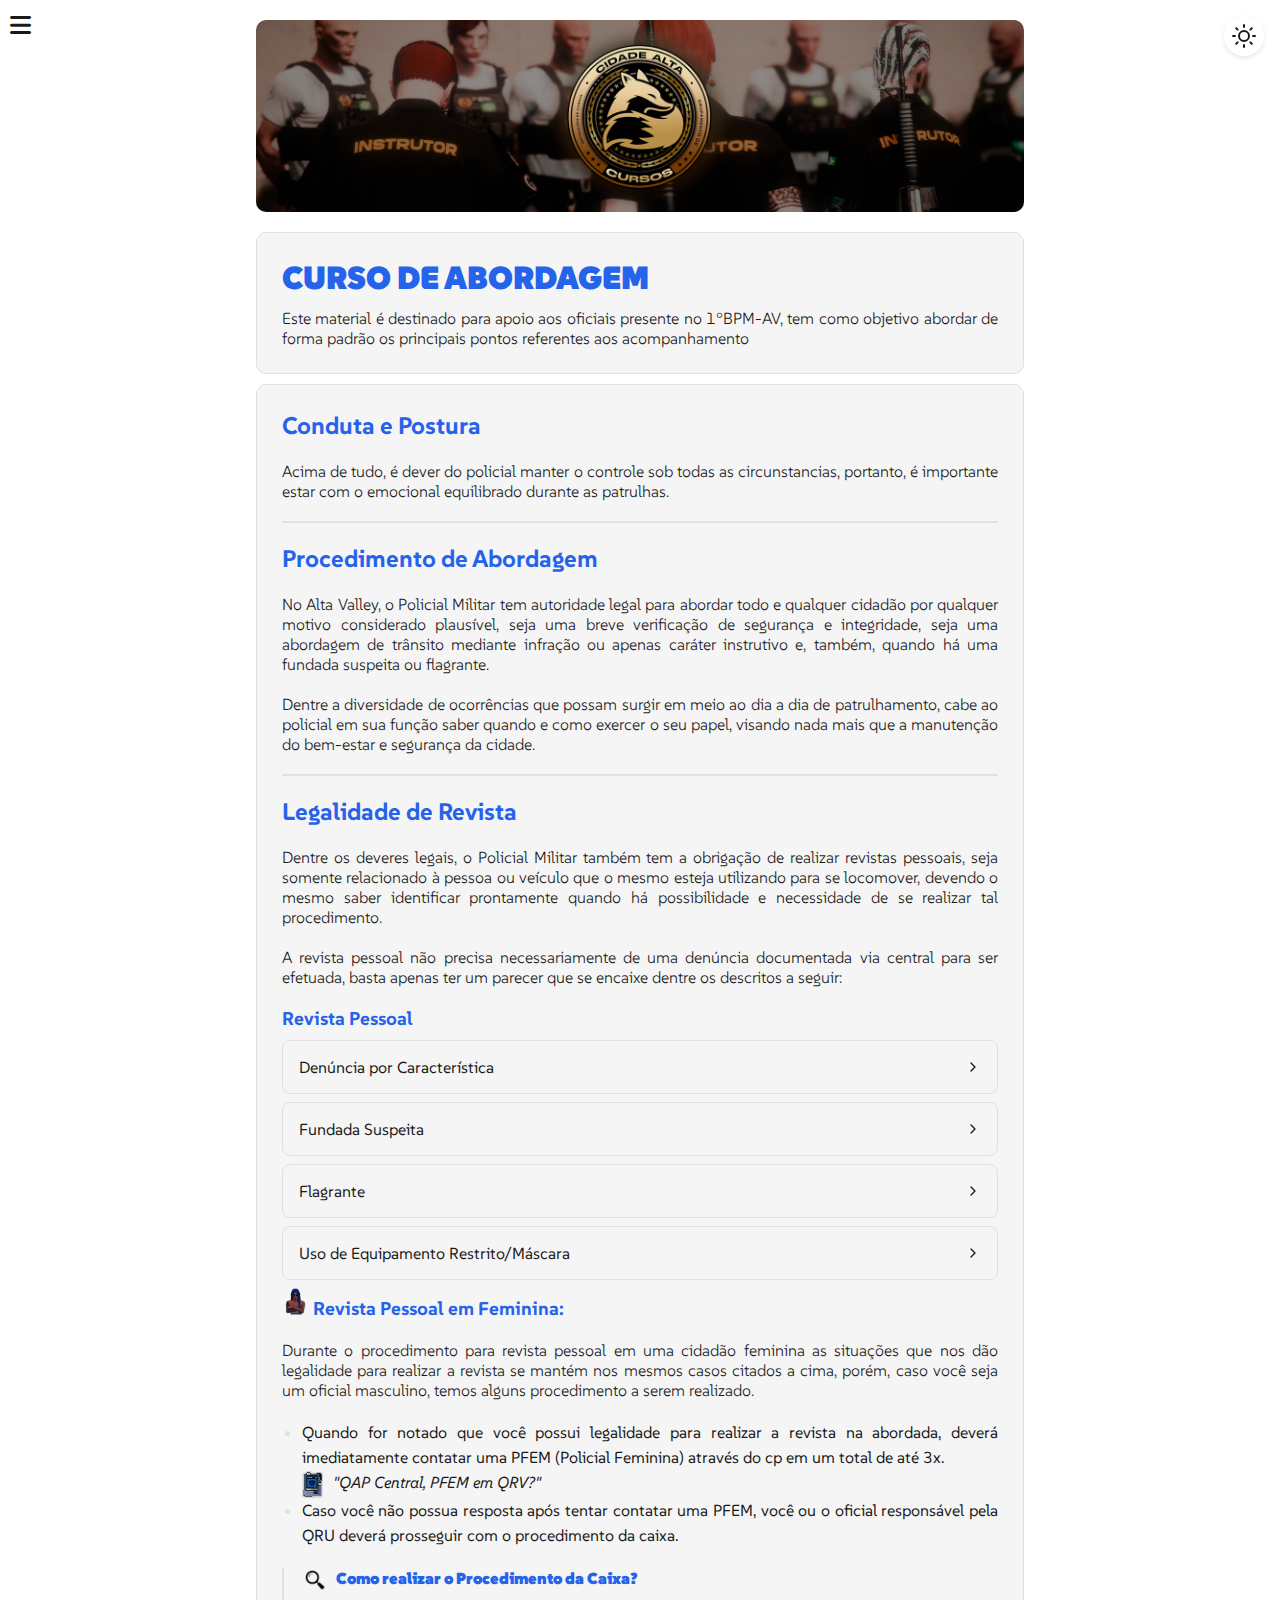
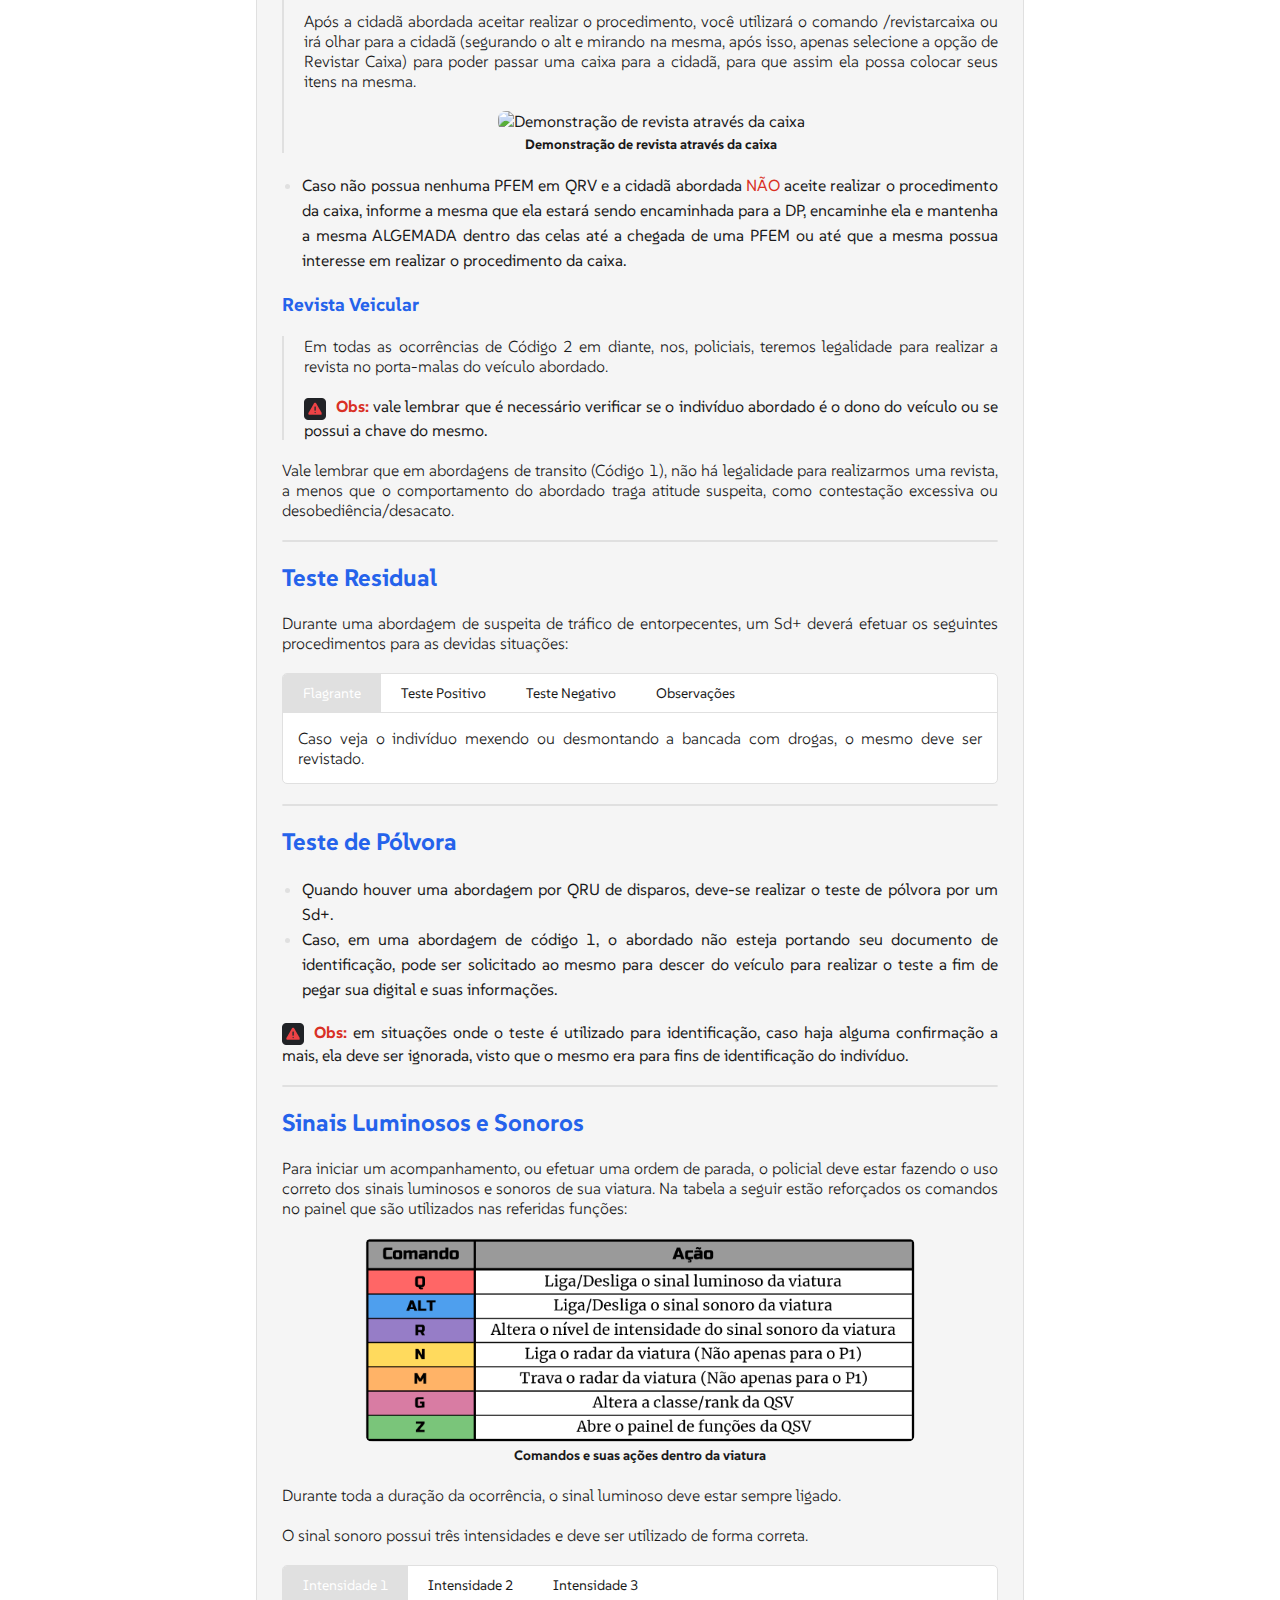
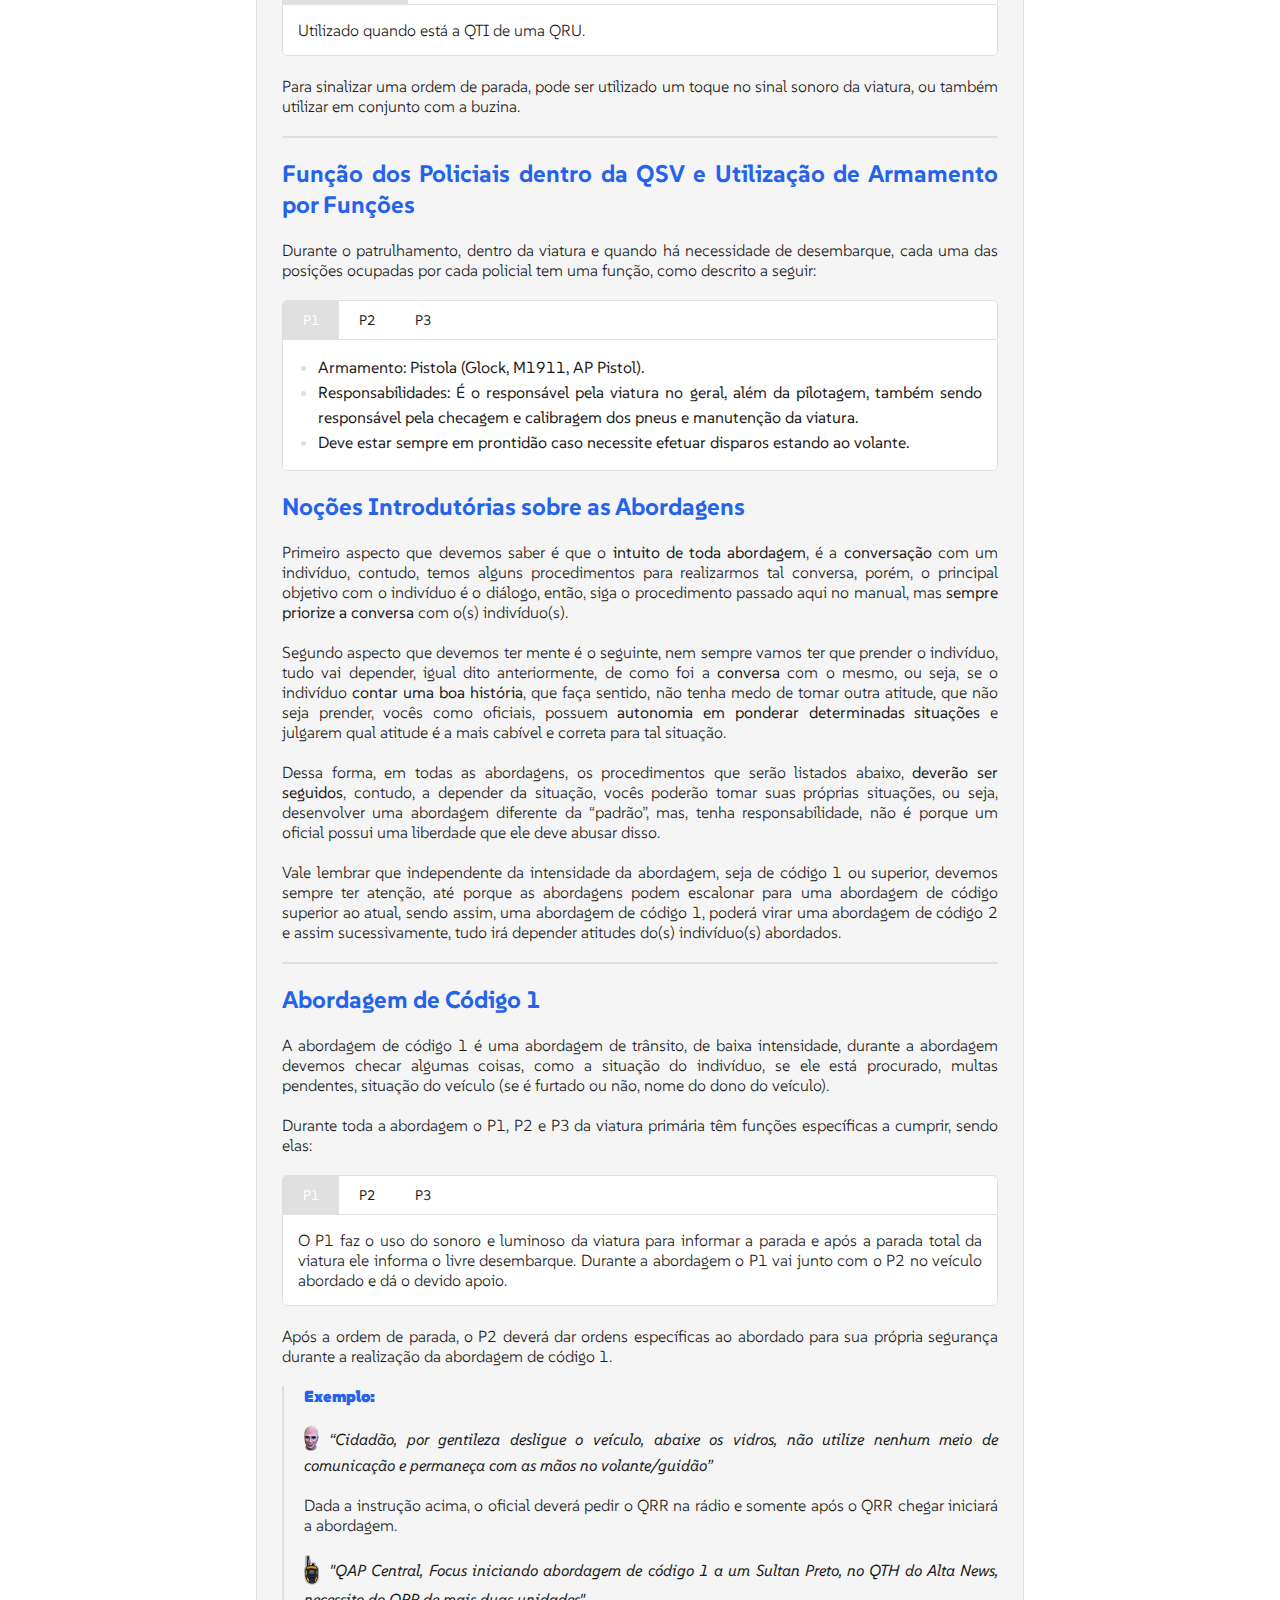
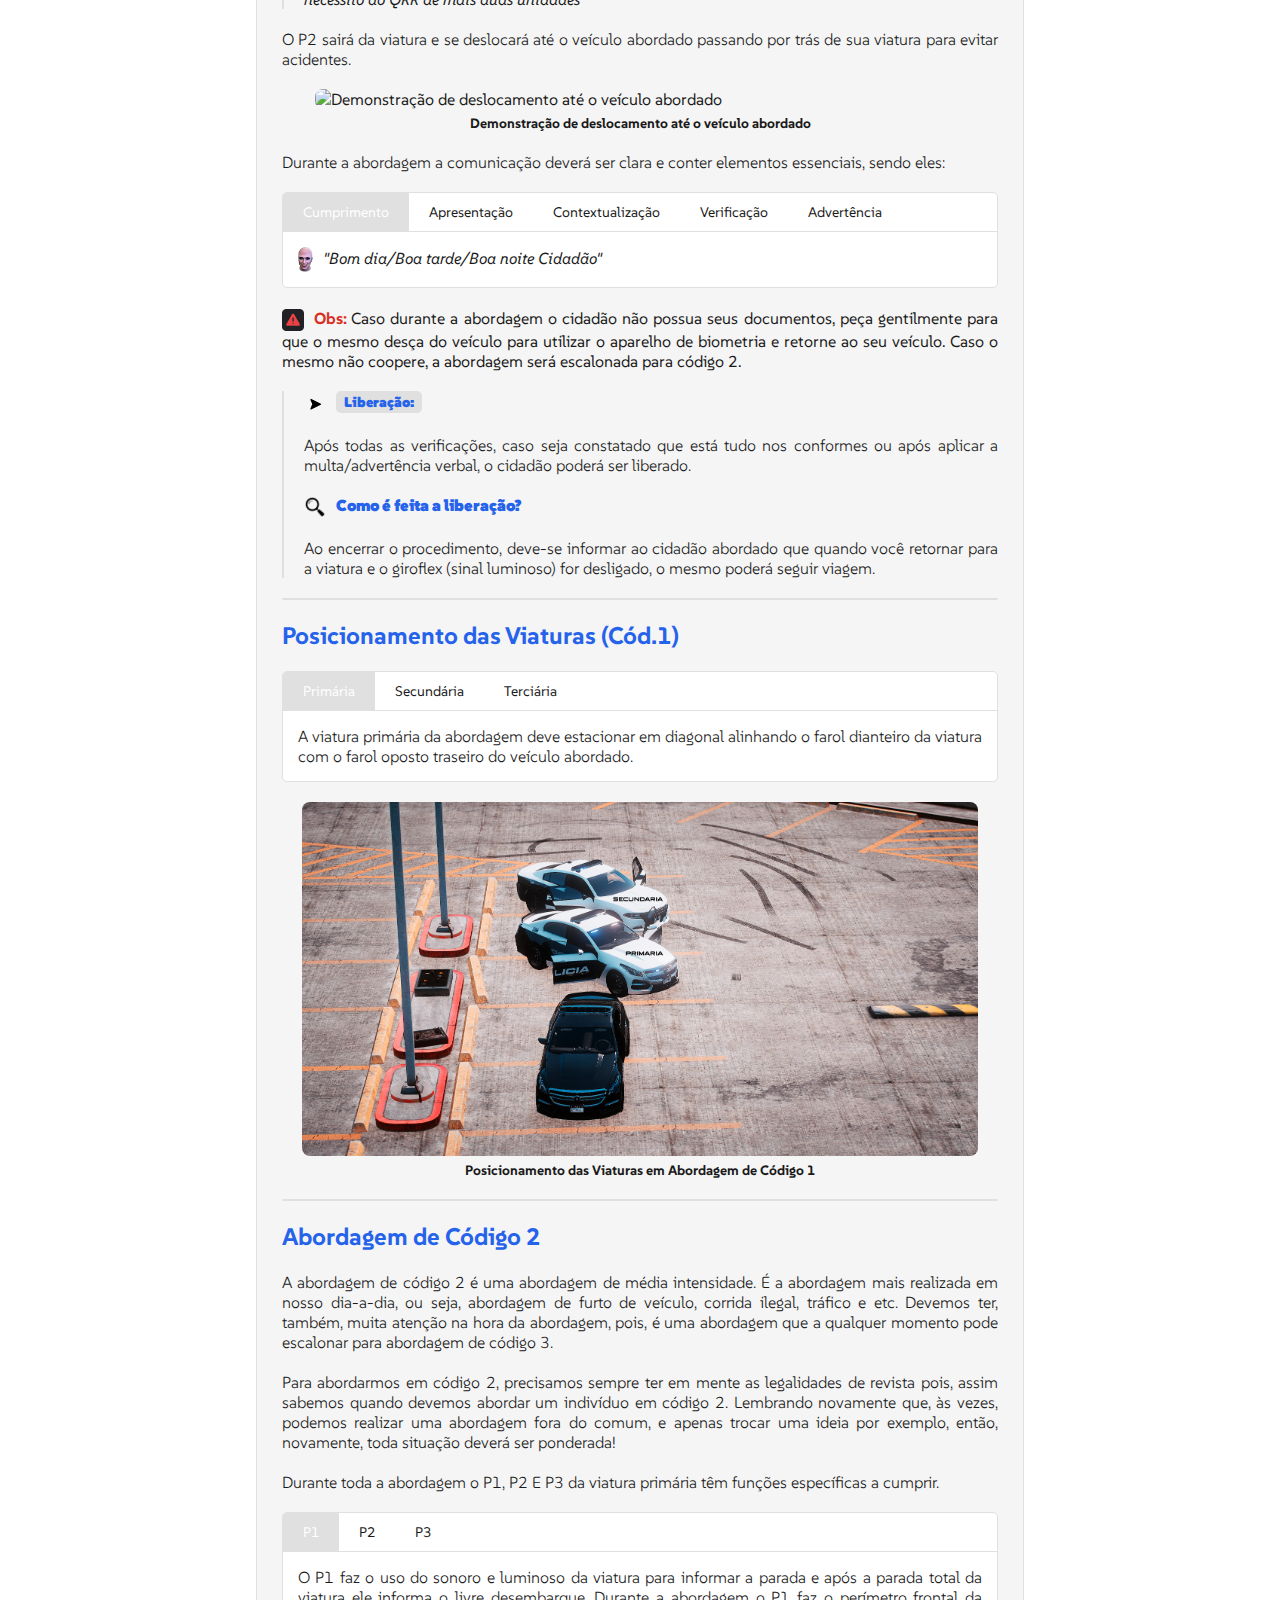
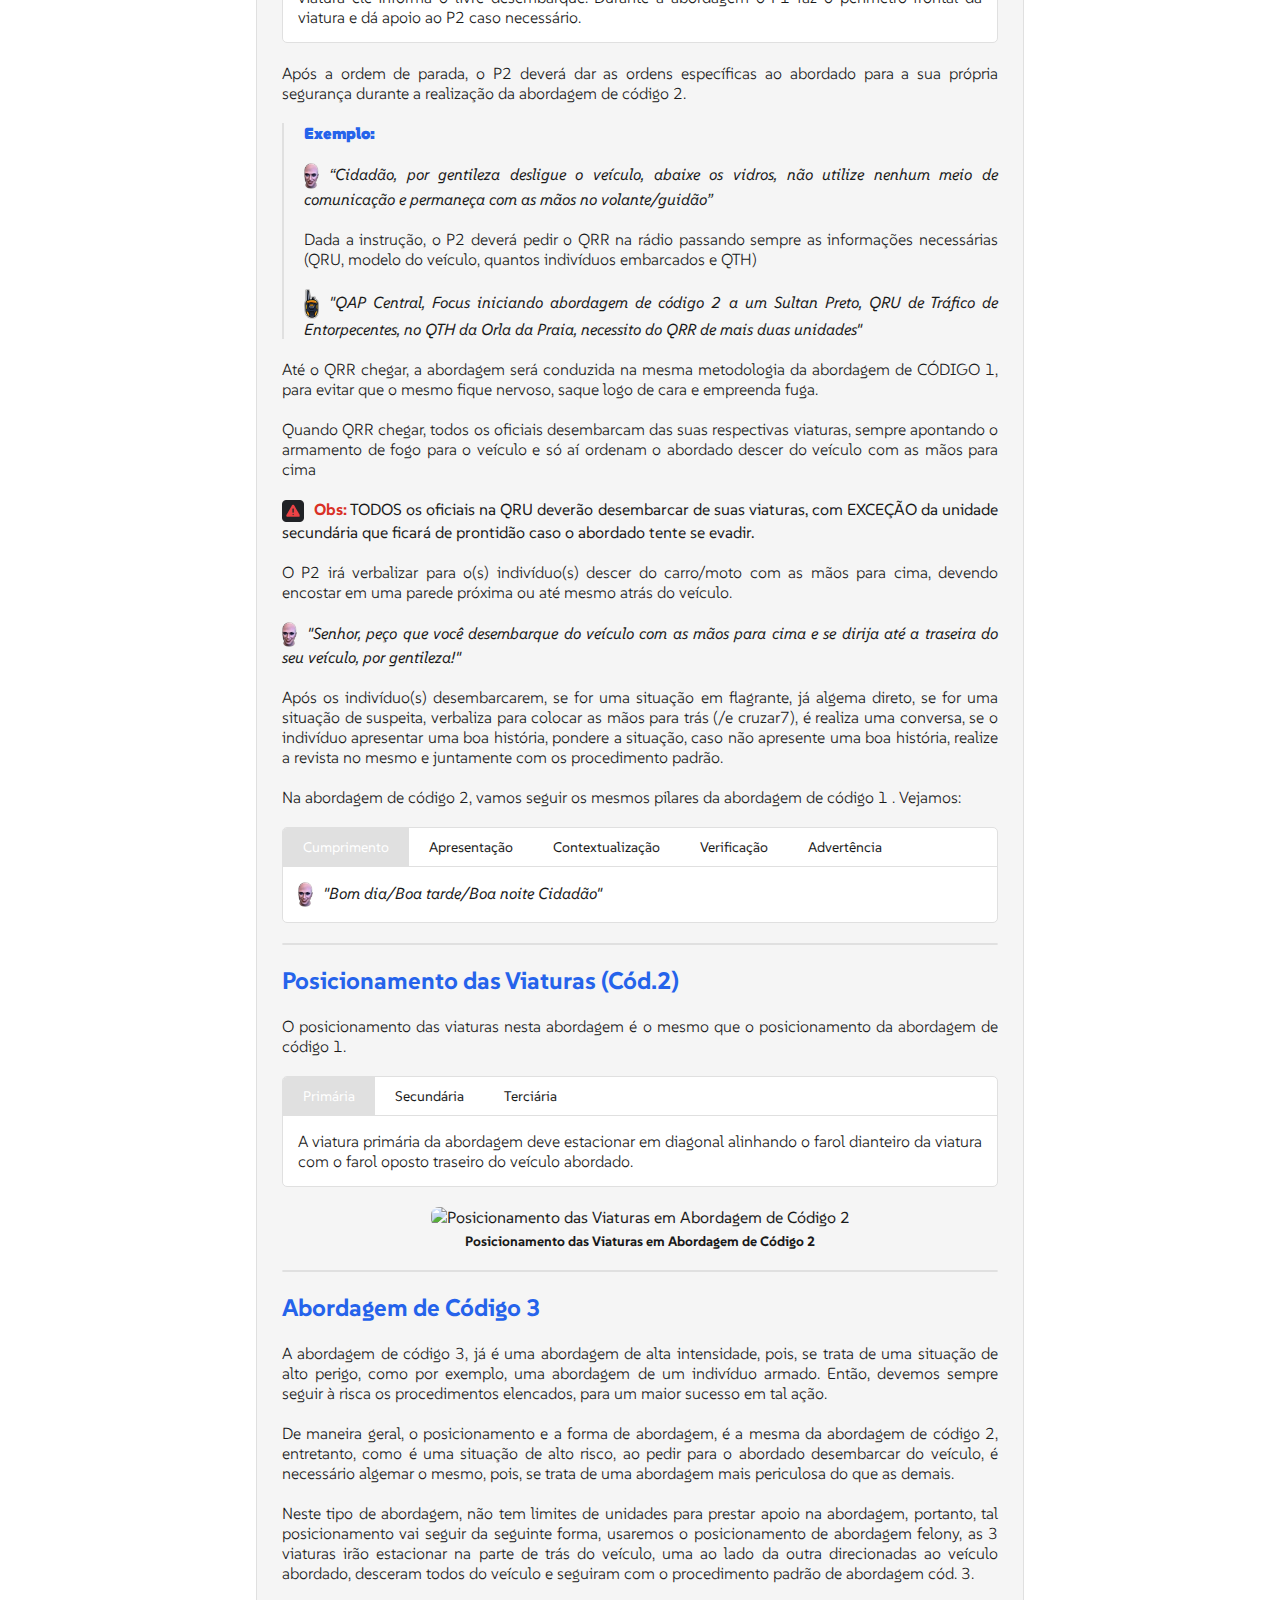
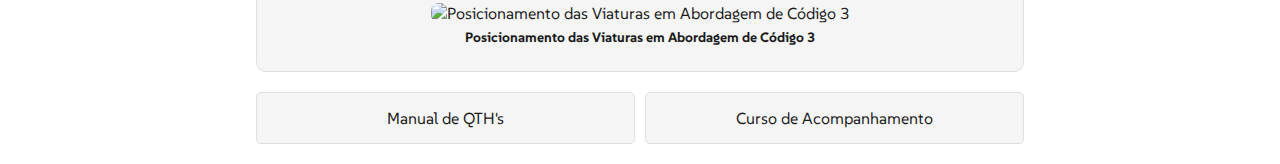
==== commit af706156: "att geral" ====
--- a/ab.html
+++ b/ab.html
@@ -3,14 +3,17 @@
 <head>
     <meta charset="UTF-8" />
     <meta name="viewport" content="width=device-width, initial-scale=1.0" />
-    <title>Curso de Abordagem | BPM-AV</title>
+    <title>Curso de Abordagem | 1°BPM-AV</title>
     <link rel="shortcut icon" href="/src/images/icons/logo-cursos.png">
 
     <link rel="stylesheet" href="/src/styles/globals.css" />
+    <link rel="stylesheet" href="/src/styles/functions.css">
     <link rel="stylesheet" href="/src/styles/partials/colorsHighlight.css" />
+
     <link rel="stylesheet" href="https://cdnjs.cloudflare.com/ajax/libs/font-awesome/6.0.0-beta3/css/all.min.css">
 </head>
 <body>
+    <!--menu lateral-->
     <button id="mobileMenuBtn" class="mobile-menu-btn ">
         <i class="fas fa-bars"></i>
     </button>
@@ -33,7 +36,7 @@
                 <button class="submenu-btn">
                     <span class="menu-icon"><img src="/src/images/icons/manuais.png" width="18" alt="MAN"></span>
                     Documentos
-                    <svg class="chevron" viewBox="0 0 24 24" width="24" height="24">
+                    <svg class="chevron rotate" viewBox="0 0 24 24" width="24" height="24">
                         <path fill="none" d="M0 0h24v24H0z"/>
                         <path d="M12 15l-4.243-4.243 1.415-1.414L12 12.172l2.828-2.829 1.415 1.414z" fill="currentColor"/>
                     </svg>
@@ -55,7 +58,7 @@
                 <button class="submenu-btn">
                     <span class="menu-icon"><img src="/src/images/icons/logo-cursos.png" width="18" alt="CUR"></span>
                     Cursos
-                    <svg class="chevron rotate" viewBox="0 0 24 24" width="24" height="24">
+                    <svg class="chevron" viewBox="0 0 24 24" width="24" height="24">
                         <path fill="none" d="M0 0h24v24H0z"/>
                         <path d="M12 15l-4.243-4.243 1.415-1.414L12 12.172l2.828-2.829 1.415 1.414z" fill="currentColor"/>
                     </svg>
@@ -72,6 +75,26 @@
             </li>
         </ul>
     </nav>
+    <!--botão tema claro/escuro-->
+    <div class="theme-toggle">
+        <button id="theme-button" aria-label="Toggle theme">
+            <svg class="sun-icon" xmlns="http://www.w3.org/2000/svg" width="24" height="24" viewBox="0 0 24 24" fill="none" stroke="currentColor" stroke-width="2" stroke-linecap="round" stroke-linejoin="round">
+                <circle cx="12" cy="12" r="5"></circle>
+                <line x1="12" y1="1" x2="12" y2="3"></line>
+                <line x1="12" y1="21" x2="12" y2="23"></line>
+                <line x1="4.22" y1="4.22" x2="5.64" y2="5.64"></line>
+                <line x1="18.36" y1="18.36" x2="19.78" y2="19.78"></line>
+                <line x1="1" y1="12" x2="3" y2="12"></line>
+                <line x1="21" y1="12" x2="23" y2="12"></line>
+                <line x1="4.22" y1="19.78" x2="5.64" y2="18.36"></line>
+                <line x1="18.36" y1="5.64" x2="19.78" y2="4.22"></line>
+            </svg>
+            <svg class="moon-icon" xmlns="http://www.w3.org/2000/svg" width="24" height="24" viewBox="0 0 24 24" fill="none" stroke="currentColor" stroke-width="2" stroke-linecap="round" stroke-linejoin="round">
+                <path d="M21 12.79A9 9 0 1 1 11.21 3 7 7 0 0 0 21 12.79z"></path>
+            </svg>
+        </button>
+    </div>
+    <!--corpo da página-->
     <header>
         <img src="/src/images/AB/header.png" alt="Imagem do header">
     </header>
@@ -158,49 +181,54 @@
                         
                         <h3><img src="/src/images/icons/fem.png" width="27" alt="Imagem de uma FEM"/> Revista Pessoal em Feminina:</h3>
 
-                        <p>Durante o procedimento para revista pessoal em uma cidadão feminina as situações que nos dão legalidade para realizar a revista se mantém nos mesmos casos 
-                            citados a cima, porém, caso você seja um oficial masculino, temos alguns procedimento a serem realizado.</p>
+                        <p>Durante o procedimento para revista pessoal em uma cidadão feminina as situações que nos dão legalidade para realizar a revista se mantém 
+                            nos mesmos casos citados a cima, porém, caso você seja um oficial masculino, temos alguns procedimento a serem realizado.</p>
 
                         <ul>
-                            <li>Quando for notado que você possui legalidade para realizar a revista na abordada, deverá imediatamente contatar uma PFEM da Perícia 
-                                (Policial Feminina) através do no cp em um total de até 3x.<br>
+                            <li>Quando for notado que você possui legalidade para realizar a revista na abordada, deverá imediatamente contatar uma PFEM (Policial 
+                                Feminina) através do cp em um total de até 3x.<br>
                                 <i><div class="imageInLine">
                                         <img src="/src/images/icons/pager.png" width="21" alt="Pager" />
-                                    </div>"QAP Central, Perícia em QRV? (PFEM)"</i>
+                                    </div>"QAP Central, PFEM em QRV?"</i>
                             </li>
-                            <li>Caso você não possua resposta após tentar contatar uma PFEM da Perícia, deverá ser feita a tentativa de contatar uma PFEM que não seja 
-                                pertencente ao grupamento da Perícia Criminal, porém, deverá ter um Perito no local para reconhecimento dos ilícito apreendidos da cidadã abordada.<br>
-                                <i><div class="imageInLine">
-                                    <img src="/src/images/icons/radio.png" width="15" alt="Imagem de um Rádio" />
-                                </div>"QAP rádio Perícia, PFEM em QRV?"</i><br>
-                                <i><div class="imageInLine">
-                                    <img src="/src/images/icons/radio.png" width="15" alt="Imagem de um Rádio" />
-                                </div>"QAP rádio Perícia, Perícia em QRV para auxiliar uma PFEM?"</i>
+                            <li>Caso você não possua resposta após tentar contatar uma PFEM, você ou o oficial responsável pela QRU deverá prosseguir com o 
+                                procedimento da caixa.
                             </li>
                         </ul>
-                        <p><div class="imageInLine">
-                            <img src="/src/images/icons/observacao.png" width="22" alt="OBS" />
-                        </div><span class="bold highlight-vermelho"><b>Obs: </b></span>Se não for possível o contato com uma PFEM, o Perito contatado deverá prosseguir com o procedimento da caixa e caso não tenha nenhum Perito em QRV, o 
-                            oficial responsável pela QRU deverá seguir com o procedimento.</p>
 
                         <blockquote>
                             <p><div class="imageInLine">
-                                <img src="/src/images/icons/lupa.png" width="22" alt="Lupa" />
+                                <img data-theme-image 
+                                    data-light-src="/src/images/icons/lupa-d.png" 
+                                    data-dark-src="/src/images/icons/lupa-w.png" 
+                                    src="/src/images/icons/lupa-d.png" 
+                                    width="22" 
+                                    alt="Ícone de tema dinâmico">
                             </div><span class="bold highlight-AB"><b>Como realizar o Procedimento da Caixa?</b></span></p>
-                            <p>Após a cidadã abordada aceitar realizar o procedimento, você utilizara o comando /revistarcaixa para poder passar uma caixa para a cidadã, para 
-                                que assim ela possa colocar seus itens na mesma.</p>
+                            <p>Após a cidadã abordada aceitar realizar o procedimento, você utilizará o comando /revistarcaixa ou irá olhar para a cidadã (segurando 
+                                o alt e mirando na mesma, após isso, apenas selecione a opção de Revistar Caixa) para poder passar uma caixa para a cidadã, para que 
+                                assim ela possa colocar seus itens na mesma.</p>
+                            <div class="image-container">
+                                <div class="image-card">
+                                    <div class="zoomable-image">
+                                            <img src="/src/images/AB/revista-caixa.gif" alt="Demonstração de revista através da caixa">
+                                    </div>
+                                    <div class="image-description">
+                                        Demonstração de revista através da caixa
+                                    </div>
+                                </div>
+                            </div>
                         </blockquote>
                         
                         <ul>
-                            <li>Caso não possua nenhuma PFEM em QRV e a cidadão abordada <span class="bold highlight-vermelho">NÃO</span> aceite realizar o procedimento da caixa, informe a mesma que ela estará 
-                                sendo encaminhada para a DP, encaminhe ela e mantenha a mesma ALGEMADA dentro das celas até a chegada de uma PFEM ou até que a mesma possua interesse em 
-                                realizar o procedimento da caixa.
+                            <li>Caso não possua nenhuma PFEM em QRV e a cidadã abordada <span class="bold highlight-vermelho">NÃO</span> aceite realizar o procedimento 
+                                da caixa, informe a mesma que ela estará sendo encaminhada para a DP, encaminhe ela e mantenha a mesma ALGEMADA dentro das celas até 
+                                a chegada de uma PFEM ou até que a mesma possua interesse em realizar o procedimento da caixa.
                             </li>
                         </ul>
                         <br>
-                        <h3>Revista Veicular</h3>
-                        
-                        <div class="expand-section">
+                        <h3>Revista Veicular</h3>                        
+                        <!--<div class="expand-section">
                             <button class="expand-button" aria-expanded="false" aria-controls="content-luvas">
                                 Porta-Luvas
                                 <svg class="chevron" width="20" height="20" viewBox="0 0 24 24" fill="none" stroke="currentColor" stroke-width="2" stroke-linecap="round" stroke-linejoin="round">
@@ -211,11 +239,11 @@
                                 <p>Toda abordagem de código 2+ é obrigatório realizar a revista no porta-luvas (não porta-malas), o porta-luvas se abre com o botão page up (PGUP) quando 
                                     você está dentro do veículo.</p>
                                 <p><span class="bold highlight-amarelo"><b>⚠️ Obs: </b></span>A revista do porta-luvas só é realizada caso o abordado seja revistado. O mesmo precisa 
-                                    estar destrancado para tal ato, você pode solicitar a chave com o individuo na hora que algemar o mesmo</p>
-                            </div>
-                        </div>
+                                    estar destrancado para tal ato, você pode solicitar a chave com o indivíduo na hora que algemar o mesmo</p>
+                            </div>
+                        </div>-->
                         
-                        <div class="expand-section">
+                        <!--<div class="expand-section">
                             <button class="expand-button" aria-expanded="false" aria-controls="content-malas">
                                 Porta-Malas
                                 <svg class="chevron" width="20" height="20" viewBox="0 0 24 24" fill="none" stroke="currentColor" stroke-width="2" stroke-linecap="round" stroke-linejoin="round">
@@ -230,7 +258,14 @@
                                         no nome de outra pessoa, caso haja confirmação de que o abordado tenha mexido no porta-malas, deve se realizar a revista)</i></li>
                                 </ul>
                             </div>
-                        </div>
+                        </div>-->
+                        <blockquote>
+                            <p>Em todas as ocorrências de Código 2 em diante, nos, policiais, teremos legalidade para realizar a revista no porta-malas do veículo abordado.</p>
+                            <p><div class="imageInLine">
+                                <img src="/src/images/icons/observacao.png" width="22" alt="OBS" />
+                            </div><span class="bold highlight-vermelho"><b>Obs:</b></span> vale lembrar que é necessário verificar se o indivíduo abordado é o dono do veículo 
+                            ou se possui a chave do mesmo.</p>
+                        </blockquote>
 
                         <p>Vale lembrar que em abordagens de transito (Código 1), não há legalidade para realizarmos uma revista, a menos que o comportamento do abordado traga atitude 
                             suspeita, como contestação excessiva ou desobediência/desacato. </p>
@@ -238,65 +273,48 @@
                     </div>
                     <hr>
                     <div id="topic4">
-                        <h2>Teste Residual da Perícia Criminal</h2>
-                        <p>Durante uma abordagem de suspeita de tráfico de entorpecentes, é obrigatório realizar o chamado para a Perícia Criminal 3x através do cp, caso não haja 
-                            respostas entrem na rádio da perícia (PoliciaPericia) para realizar a verificação se há algum perito em QRV, na ausência de um perito, peça para que um Sd+ 
-                            siga com os seguintes procedimentos para as devidas situações:</p>
+                        <h2>Teste Residual</h2>
+                        <p>Durante uma abordagem de suspeita de tráfico de entorpecentes, um Sd+ deverá efetuar os seguintes procedimentos para as devidas situações:</p>
                         
                         <div class="tab-container">
                             <div class="tabs">
-                                <button class="tab active" tab-group="testePER" data-tab="flagrante" >Flagrante</button>
-                                <button class="tab" tab-group="testePER" data-tab="positivo">Teste Positivo</button>
-                                <button class="tab" tab-group="testePER" data-tab="negativo">Teste Negativo</button>
-                                <button class="tab" tab-group="testePER" data-tab="observacoes">Observações</button>
-                            </div>
-                            <div class="boardContent">
-                                <div id="flagrante" class="tab-content active" tab-group="testePER">
+                                <button class="tab active" tab-group="teste-residual" data-tab="flagrante" >Flagrante</button>
+                                <button class="tab" tab-group="teste-residual" data-tab="positivo">Teste Positivo</button>
+                                <button class="tab" tab-group="teste-residual" data-tab="negativo">Teste Negativo</button>
+                                <button class="tab" tab-group="teste-residual" data-tab="observacoes">Observações</button>
+                            </div>
+                            <div class="boardContent">
+                                <div id="flagrante" class="tab-content active" tab-group="teste-residual">
                                     <p>Caso veja o indivíduo mexendo ou desmontando a bancada com drogas, o mesmo deve ser revistado.</p>
                                 </div>
-                                <div id="positivo" class="tab-content" tab-group="testePER">
-                                    <p>O abordado pode ser revistado e conduzido.</p><br>
-                                    <p><div class="imageInLine">
-                                        <img src="/src/images/icons/observacao.png" width="22" alt="OBS" />
-                                    </div><span class="bold highlight-vermelho"><b>Obs:</b></span> Independente da quantidade de substâncias que o indivíduo tenha em mãos, deverá ser tirado uma foto da mochila do mesmo (como na foto abaixo) 
-                                        e enviar na aba 📷・apreensões-pericia do nosso discord da policia.</p>
-                                    <div class="image-container">
-                                        <div class="image-card">
-                                            <div class="zoomable-image">
-                                                <img src="/src/images/AB/teste-positivo.png" alt="Foto exemplo de como deverá ser mandado na aba do discord">
-                                            </div>
-                                            <div class="image-description">
-                                                <center><h5>Foto exemplo de como deverá ser mandado na aba do discord</h5></center>
-                                            </div>
-                                        </div>
-                                    </div>
-                                </div>
-                                <div id="negativo" class="tab-content" tab-group="testePER">
-                                    <p>Caso haja a confirmação que o indivíduo abordado adentrou na água e fez a utilização de um sabonete para limpar os resíduos, o teste dará negativo 
-                                        e o abordado deverá ser revistado. Caso o abordado esteja apenas nas proximidades, não sendo flagrante e o teste der negativo, o mesmo deverá ser 
-                                        liberado.</p>
-                                </div>
-                                <div id="observacoes" class="tab-content" tab-group="testePER">
-                                    <p>Não necessariamente o indivíduo que está desmontando uma bancada deve ter o teste realizado ou ser revistado. Quando iniciamos a abordagem o 
-                                        indivíduo decide se quer ser abordado ou se inicia um acompanhamento. Lembrem-se, conversem com os indivíduos abordados e levem em consideração o 
-                                        que for falado. Não fiquem apreensivos em liberar um indivíduo se ele tiver uma história convincente.</p>
+                                <div id="positivo" class="tab-content" tab-group="teste-residual">
+                                    <p>O abordado pode ser revistado e conduzido.</p>
+                                </div>
+                                <div id="negativo" class="tab-content" tab-group="teste-residual">
+                                    <p>Caso haja a confirmação de que o indivíduo abordado adentrou na água e fez a utilização de um sabonete para limpar os resíduos, o 
+                                        teste dará negativo e o abordado deverá ser revistado. Caso o abordado esteja apenas nas proximidades, não sendo flagrante e o 
+                                        teste der negativo, o mesmo deverá ser liberado.</p>
+                                </div>
+                                <div id="observacoes" class="tab-content" tab-group="teste-residual">
+                                    <p>Quando iniciamos a abordagem o indivíduo decide se quer ser abordado ou se inicia um acompanhamento. Lembrem-se, conversem com 
+                                        os indivíduos abordados e levem em consideração o que for falado. Não fiquem apreensivos em liberar um indivíduo se ele tiver 
+                                        uma história convincente.</p>
                                 </div>
                             </div>
                         </div>
                     </div>
                     <hr>
                     <div id="topic5">
-                        <h2>Teste de Pólvora da Perícia Criminal</h2>
+                        <h2>Teste de Pólvora</h2>
                         <ul>
-                            <li>Quando houver uma abordagem por QRU de disparos, deve-se procurar um Perito Criminal para realizar o teste de pólvora, caso não haja um 
-                                perito no local, o teste deve ser realizado por um Sd+, porém, dando prioridade para a maior patente em QRV por se tratar de uma situação mais delicada.</li>
-                            <li>Caso em uma abordagem de código 1, o abordado não esteja portando seu documento de identificação, pode ser solicitado ao mesmo para 
+                            <li>Quando houver uma abordagem por QRU de disparos, deve-se realizar o teste de pólvora por um Sd+.</li>
+                            <li>Caso, em uma abordagem de código 1, o abordado não esteja portando seu documento de identificação, pode ser solicitado ao mesmo para 
                                 descer do veículo para realizar o teste a fim de pegar sua digital e suas informações.</li>
                         </ul>
                         <p><div class="imageInLine">
                             <img src="/src/images/icons/observacao.png" width="22" alt="OBS" />
-                        </div><span class="bold highlight-vermelho"><b>Obs:</b></span> em situações onde o teste é utilizado para identificação, caso haja alguma confirmação a mais, ela 
-                            deve ser ignorada, visto que o mesmo era para fins de identificação do indivíduo.</p>
+                        </div><span class="bold highlight-vermelho"><b>Obs:</b></span> em situações onde o teste é utilizado para identificação, caso haja alguma 
+                        confirmação a mais, ela deve ser ignorada, visto que o mesmo era para fins de identificação do indivíduo.</p>
                     </div>
                     <hr>
                     <div id="topic6">
@@ -305,11 +323,11 @@
                             Na tabela a seguir estão reforçados os comandos no painel que são utilizados nas referidas funções:</p>
                         <div class="image-container">
                             <div class="image-card">
-                                <div class="zoomable-image">
+                                <div class="zoomable-image" style="width: 550px;">
                                     <img src="/src/images/AB/comandos-qsv.png" alt="Comandos e suas ações dentro da viatura">
                                 </div>
                                 <div class="image-description">
-                                    <center><h5>Comandos e suas ações dentro da viatura</h5></center>
+                                    Comandos e suas ações dentro da viatura
                                 </div>
                             </div>
                         </div>
@@ -330,7 +348,13 @@
                                     <p>Utilizado durante todo o acompanhamento.</p>
                                 </div>
                                 <div id="intensidade3" class="tab-content" tab-group="sinaissonoros">
-                                    <p>Utilizado quando, durante um acompanhamento a viatura necessita trafegar pelo lado contrário da via.</p>
+                                    <p>Usa-se quando, durante um acompanhamento a viatura necessita trafegar pelo lado contrário da via ou venha a passar em uma região 
+                                        com grande número de terceiros (Praça, Hospital, Mecânica)</p>
+                                    <br>
+                                    <p><div class="imageInLine">
+                                        <img src="/src/images/icons/observacao.png" width="22" alt="OBS" />
+                                    </div><span class="bold highlight-vermelho"><b>Obs: </b></span>atualmente essa intensidade dos sinais sonoros e luminosos só se encontra 
+                                    funcional nas viaturas da unidade SPEED.</p>
                                 </div>
                             </div>
                         </div>
@@ -428,8 +452,18 @@
                                 <img src="/src/images/icons/radio.png" width="15" alt="Imagem de um Rádio" />
                             </div>"QAP Central, Focus iniciando abordagem de código 1 a um Sultan Preto, no QTH do Alta News, necessito do QRR de mais duas unidades"</i></p>
                         </blockquote>
-                        <p>O P2 sairá da viatura e se deslocará até o veículo abordado passando por trás de sua viatura para evitar acidentes. Durante a abordagem a comunicação deverá 
-                            ser clara e conter elementos essenciais, sendo eles:</p>
+                        <p>O P2 sairá da viatura e se deslocará até o veículo abordado passando por trás de sua viatura para evitar acidentes.</p>
+                        <div class="image-container">
+                            <div class="image-card">
+                                <div class="zoomable-image" style="width: 650px;">
+                                        <img src="/src/images/AB/desembarque-código-1.gif" alt="Demonstração de deslocamento até o veículo abordado">
+                                </div>
+                                <div class="image-description">
+                                    Demonstração de deslocamento até o veículo abordado
+                                </div>
+                            </div>
+                        </div>                            
+                        <p>Durante a abordagem a comunicação deverá ser clara e conter elementos essenciais, sendo eles:</p>
                         <div class="tab-container">
                             <div class="tabs">
                                 <button class="tab active" tab-group="funcAB1" data-tab="cumprimento" >Cumprimento</button>
@@ -481,16 +515,26 @@
                         <p><div class="imageInLine">
                             <img src="/src/images/icons/observacao.png" width="22" alt="OBS" />
                         </div><span class="bold highlight-vermelho"><b>Obs: </b></span>Caso durante a abordagem o cidadão não possua seus documentos, peça gentilmente para que o mesmo 
-                            desça do veiculo para utilizar o aparelho de biometria e retorne ao seu veículo. Caso o mesmo não coopere, a abordagem será escalonada para código 2.</p>
+                            desça do veículo para utilizar o aparelho de biometria e retorne ao seu veículo. Caso o mesmo não coopere, a abordagem será escalonada para código 2.</p>
                         <blockquote>
                             <p><div class="imageInLine">
-                                <img src="/src/images/icons/seta.png" width="22" alt="Seta" />
+                                <img data-theme-image 
+                                    data-light-src="/src/images/icons/seta-d.png" 
+                                    data-dark-src="/src/images/icons/seta-w.png" 
+                                    src="/src/images/icons/seta-d.png" 
+                                    width="22" 
+                                    alt="Ícone de tema dinâmico">
                             </div><span class="highlight-AB"><span class="code"><b>Liberação:</b></span></span></p>
                             <p>Após todas as verificações, caso seja constatado que está tudo nos conformes ou após aplicar a multa/advertência verbal, o cidadão poderá ser liberado.</p>
                             <p><div class="imageInLine">
-                                <img src="/src/images/icons/lupa.png" width="22" alt="Lupa" />
+                                <img data-theme-image 
+                                    data-light-src="/src/images/icons/lupa-d.png" 
+                                    data-dark-src="/src/images/icons/lupa-w.png" 
+                                    src="/src/images/icons/lupa-d.png" 
+                                    width="22" 
+                                    alt="Ícone de tema dinâmico">
                             </div><span class="highlight-AB"><b>Como é feita a liberação?</b></span></p>
-                            <P>Ao encerrar o procedimento, deve-se informar ao cidadão abordado que quando você retornar para a viatura e os giroflex (sinal luminoso) forem desligados, 
+                            <P>Ao encerrar o procedimento, deve-se informar ao cidadão abordado que quando você retornar para a viatura e o giroflex (sinal luminoso) for desligado, 
                                 o mesmo poderá seguir viagem.</P>
                         </blockquote>
                     </div>
@@ -523,7 +567,7 @@
                                     <img src="/src/images/AB/abordage-de-código-1-e-2.png" alt="Posicionamento das Viaturas em Abordagem de Código 1">
                                 </div>
                                 <div class="image-description">
-                                    <center><h5>Posicionamento das Viaturas em Abordagem de Código 1</h5></center>
+                                    Posicionamento das Viaturas em Abordagem de Código 1
                                 </div>
                             </div>
                         </div>
@@ -646,13 +690,23 @@
                         <div class="image-container">
                             <div class="image-card">
                                 <div class="zoomable-image">
+                                        <img src="/src/images/AB/desembarque-código-2.gif" alt="Posicionamento das Viaturas em Abordagem de Código 2">
+                                </div>
+                                <div class="image-description">
+                                    Posicionamento das Viaturas em Abordagem de Código 2
+                                </div>
+                            </div>
+                        </div>
+                        <!--<div class="image-container">
+                            <div class="image-card">
+                                <div class="zoomable-image">
                                     <img src="/src/images/AB/abordage-de-código-1-e-2.png" alt="Posicionamento das Viaturas em Abordagem de Código 2">
                                 </div>
                                 <div class="image-description">
-                                    <center><h5>Posicionamento das Viaturas em Abordagem de Código 2</h5></center>
-                                </div>
-                            </div>
-                        </div>
+                                    Posicionamento das Viaturas em Abordagem de Código 2
+                                </div>
+                            </div>
+                        </div>-->
                     </div>
                     <hr>
                     <div id="topic13">
@@ -667,23 +721,35 @@
                         <div class="image-container">
                             <div class="image-card">
                                 <div class="zoomable-image">
+                                        <img src="/src/images/AB/desembarque-código-3.gif" alt="Posicionamento das Viaturas em Abordagem de Código 3">
+                                </div>
+                                <div class="image-description">
+                                    Posicionamento das Viaturas em Abordagem de Código 3
+                                </div>
+                            </div>
+                        </div>
+                        <!--<div class="image-container">
+                            <div class="image-card">
+                                <div class="zoomable-image">
                                     <img src="/src/images/AB/abordagem-de-código-3.png" alt="Posicionamento das Viaturas em Abordagem de Código 3">
                                 </div>
                                 <div class="image-description">
-                                    <center><h5>Posicionamento das Viaturas em Abordagem de Código 3</h5></center>
-                                </div>
-                            </div>
-                        </div>
+                                    Posicionamento das Viaturas em Abordagem de Código 3
+                                </div>
+                            </div>
+                        </div>-->
                     </div>    
                 </div>
             </div>
         </div>
     </main>
+    <!--div para funcionalidade do zoom das imagens-->
     <div id="imageModal" class="modal">
         <span class="close-button">&times;</span>
         <img class="modal-content" id="zoomedImage">
         <div id="modalDescription" class="modal-description"></div>
     </div>
+    <!--botões da parte inferior da página-->
     <footer>
         <div class="button-container">
             <a href="/QTH.html" class="qth">Manual de QTH's</a>
@@ -691,5 +757,6 @@
         </div>
     </footer>
     <script src="src/scripts/board.js"></script>
+    <script src="/src/scripts/theme.js"></script>
 </body>
 </html>--- a/src/styles/globals.css
+++ b/src/styles/globals.css
@@ -1,6 +1,76 @@
 @import url('https://fonts.googleapis.com/css2?family=SUSE:wght@100..800&display=swap');
 
 :root {
+    /* texts */
+    --textColorWhite: #1a1a1a; /* Texto principal escuro */
+    --descriptionText: rgba(0, 0, 0, 0.7); /* Texto secundário com leve transparência */
+    --redText: #d93025; /* Vermelho adaptado para texto */
+    --textImportant: #e67e22; /* Tom laranja com contraste adequado */
+
+    /* background */
+    --backgroundDark: #ffffff; /* Fundo principal branco */
+
+    /* scroll da página */
+    --scrollBackground: #ffffff;
+    --scrollColor: #cccccc;
+
+    /* highlight */
+    --borderHighlightDark: #e0e0e0; /* Borda clara */
+    --highlightDark: #f5f5f5; /* Destaque sutil no fundo claro */
+    --yellowHighlight: #f4b400; /* Amarelo mais vibrante e visível no fundo claro */
+
+    /* other's */
+    --borderRedHighlight: #ff4c4c; /* Borda vermelha mais clara */
+    --boxRedBackground: rgba(255, 204, 204, 0.5); /* Fundo vermelho opaco com transparência */
+    --toastRedBackground: #ffcccc; /* Fundo vermelho mais suave para alertas */
+
+    /* para itens importantes */
+    --borderImportant: #f4a261; /* Laranja suave com bom contraste */
+    --boxImportant: rgba(244, 162, 97, 0.2); /* Fundo opaco mais sutil */
+    --toastImportant: #fff4e5; /* Fundo claro para alertas */    
+
+    /* tab selecionada */
+    --tabChosen: #e0e0e0; /* Cor mais clara para aba ativa */
+
+    /* gitbook color's */
+    --gitbookGoldYellow: #e1c765; /* Amarelo mais claro */
+    --gitbookBlue: #2563eb; /* Mantido para consistência */
+    --gitbookGreen: #22c55e; /* Mantido para consistência */
+    --gitbookRed: #d93025; /* Ajustado para fundo claro */
+    --gitbookPurple: #8e44ad; /* Roxo mais vibrante */
+    --gitbookGreen2: #34d399; /* Verde mais vibrante */
+    --gitbookBurnedYellow: #ffcc00; /* Amarelo queimado adaptado */
+
+    /* cores primárias */
+    --primary-color: #1d4ed8; /* Azul mais saturado */
+    --primary-hover: #1b4bc2; /* Azul para hover */
+    --gray-100: #f9fafb; /* Cinza muito claro */
+    --gray-600: #6b7280; /* Cinza médio */
+    --gray-700: #4b5563; /* Cinza médio-escuro */
+    --gray-900: #1f2937; /* Cinza bem escuro */
+    /* MENU LATERAL */
+    --textMenuColor: #1a1a1a;
+    --colorHoverMenu: #efeff0;
+    --linhaLateralMenu: #eaeaee;
+    /* QUADRO DE ABAS */
+    --text-color-hover: #c2bfbf;
+    /* CALCULADORA PENAL */
+    --principalBackground: #ffffff;
+    --principalText: #333333;
+    --fundoCabecalho: #f9f9f9;
+    --textDourado: #d17c00;
+    --minimasBackground: #f1f1f1;
+    --minimasText: #555555;
+    --valoresBackground: #f9f9f9;
+    --valoresText: #333333;
+    --valoresBorda: #dddddd;
+    --textButton: #ffffff;
+    --resultadosBackground: #f1f1f1;
+    --textBackground: #555555;
+    --boxInfo: #f9f9f9;
+}
+
+[data-theme="dark"] {
     /* texts */
     --textColorWhite: #dedede;
     --descriptionText: rgba(201, 201, 201, 0.1);
@@ -9,6 +79,10 @@
 
     /* background */
     --backgroundDark: #2e3035;
+
+    /* scroll da página */
+    --scrollBackground: #2e3035;
+    --scrollColor: #6d6b6b;
 
     /* highlight */
     --borderHighlightDark: #1e1f22;
@@ -41,6 +115,27 @@
     --gray-600: #4b5563;
     --gray-700: #374151;
     --gray-900: #111827;
+
+    --borderHR: #1e1f22;
+    /* MENU LATERAL */
+    --textMenuColor: #dedede;
+    --colorHoverMenu: #27272a;
+    --linhaLateralMenu: #27272a;
+    /* QUADRO DE ABAS */
+    --text-color-hover: #ffffff;
+    /* CALCULADORA PENAL */
+    --principalBackground: #1e1e2f;
+    --principalText: #ffffff;
+    --fundoCabecalho: #27293d;
+    --textDourado: #f5c242;
+    --minimasBackground: #2c2f48;
+    --minimasText: #d1d1d1;
+    --valoresBackground: #3f3f5e;
+    --valoresText: #ffffff;
+    --textButton: #ffffff;
+    --resultadosBackground: #2c2f48;
+    --textBackground: #d1d1d1;
+    --boxInfo: #3f3f5e;
 }
 
 * {
@@ -61,6 +156,38 @@
     color: var(--textColorWhite);
 }
 
+/* Para navegadores baseados no WebKit (Chrome, Safari, Edge) */
+::-webkit-scrollbar {
+    width: 12px;
+}
+
+::-webkit-scrollbar-track {
+    background: var(--scrollBackground);
+    border-radius: 10px;
+}
+
+::-webkit-scrollbar-thumb {
+    background: var(--scrollColor);
+    border-radius: 10px;
+    border: 3px solid var(--scrollBackground);
+}
+
+::-webkit-scrollbar-thumb:hover {
+    background: #999999;
+}
+
+/* Para Firefox */
+html {
+    scrollbar-width: thin;
+    scrollbar-color: var(--scrollColor) var(--scrollBackground);
+}
+
+/* Adicionando um exemplo de ajuste horizontal */
+::-webkit-scrollbar-track-piece {
+    background: #e6e6e6;
+}
+
+
 header {
     /* width: 100vw; */
 
@@ -80,7 +207,6 @@
     height: 20px;
 }
 
-
 .title, .content {
     width: 90vw;
     max-width: 768px;
@@ -95,7 +221,6 @@
 
     padding: 25px;
 }
-
 
 .description {
     margin: 0;
@@ -113,6 +238,7 @@
     font-weight: 900;
     
 }
+
 .content h2 {
     /* margin-top: 10px; */
     word-wrap: break-word;
@@ -138,7 +264,61 @@
     padding: 20px 15px 0 15px;
 }
 
-/* CAIXA DE OPÇÕES LATERAIS */
+/* Tema claro/escuro da página */
+.theme-toggle {
+    position: fixed;
+    top: 1rem;
+    right: 1rem;
+    z-index: 1000;
+}
+
+.theme-toggle button {
+    background-color: var(--bg-color);
+    color: var(--textColorWhite);
+    border: 2px solid var(--border-color);
+    border-radius: 50%;
+    width: 40px;
+    height: 40px;
+    cursor: pointer;
+    display: flex;
+    align-items: center;
+    justify-content: center;
+    transition: all 0.3s ease;
+    box-shadow: 0 2px 5px rgba(0, 0, 0, 0.1);
+}
+
+.theme-toggle button:hover {
+    transform: scale(1.1);
+    box-shadow: 0 4px 8px rgba(0, 0, 0, 0.2);
+}
+
+.theme-toggle .sun-icon,
+.theme-toggle .moon-icon {
+    position: absolute;
+    transition: opacity 0.3s ease, transform 0.5s ease;
+}
+
+.theme-toggle .sun-icon {
+    opacity: 1;
+    transform: rotate(0deg);
+}
+
+.theme-toggle .moon-icon {
+    opacity: 0;
+    transform: rotate(90deg);
+}
+
+[data-theme="dark"] .theme-toggle .sun-icon {
+    opacity: 0;
+    transform: rotate(-90deg);
+}
+
+[data-theme="dark"] .theme-toggle .moon-icon {
+    opacity: 1;
+    transform: rotate(0deg);
+}
+
+/* Caixa de opções ao fim da página */
 .button-container {
     width: 90vw;
     max-width: 768px;
@@ -175,6 +355,7 @@
     transition: all .2s;
 }
 
+/* Estilizações de texto */
 li::marker {
     color: var(--borderHighlightDark);
 }
@@ -187,8 +368,6 @@
 h3, h4 {
     margin-bottom: 10px;
 }
-
-/* Estilizações de texto */
 
 .listItem {
     margin-left: 20px
@@ -202,27 +381,6 @@
     border-left: 2px solid var(--borderHighlightDark);
     padding-left: 20px;
     margin-bottom: 20px;
-}
-
-.imageInLineBox{
-    display: flex;
-    justify-content: space-between;
-}
-.imageInLine{
-    max-height: 40px;
-    margin-right: 10px;
-    vertical-align: middle;
-    display: inline-flex;
-    justify-content: center;
-}
-
-.imageInLine2{
-    display: inline-flex;
-    vertical-align: middle;
-}
-.imageInLine2 p{
-    margin:0px;
-    text-align: justify;
 }
 
 .code{
@@ -234,55 +392,6 @@
     tab-size: 4px;
 }
 
-/* Estilização de avisos */
-.toastObs {
-    color: var(--redText);
-    background: var(--toastRedBackground);
-    border: 1px solid var(--borderRedHighlight);
-    border-radius: 5px;
-
-    padding: 5px;
-}
-
-.toastImportant {
-    color: var(--textImportant);
-    background: var(--toastImportant);
-    border: 1px solid var(--borderImportant);
-    border-radius: 5px;
-
-    padding: 5px;
-}
-
-.boxObs {
-    color: white;
-    background: var(--boxRedBackground);
-    border: 1px solid var(--borderRedHighlight);
-    border-radius: 5px;
-
-    padding: 20px 15px 15px 15px;
-    margin-bottom: 20px;
-}
-
-.boxObs p {
-    margin-top: 20px;
-    margin-bottom: 5px;
-}
-
-.boxImportant {
-    color: white;
-    background: var(--boxImportant);
-    border: 1px solid var(--borderImportant);
-    border-radius: 5px;
-
-    padding: 20px 15px 15px 15px;
-    margin-bottom: 20px;
-}
-
-.boxImportant p {
-    margin-top: 20px;
-    margin-bottom: 5px;
-}
-
 /* Estilizações extras */
 .emoji {
     width: 50px;
@@ -294,59 +403,12 @@
     padding: 5px;
 }
 
-/* Quadro de abas */
-
-.tab-container {
-    background-color: var(--backgroundDark);
-    border-radius: 5px;
-    overflow: hidden;
-    max-width: 800px;
-    margin: 0 0 20px 0;
-
-    border: 1px solid var(--borderHighlightDark);
-}
-
-.tabs {
-    display: flex;
-    border-bottom: 1px solid var(--tabChosen);;
-}
-
-.tab {
-    padding: 10px 20px;
-    cursor: pointer;
-    background-color: transparent;
-    border: none;
-    color: #a0a0a0;
-    font-size: 14px;
-    transition: background-color 0.3s, color 0.3s;
-}
-
-.tab:hover {
-    color: white;
-}
-
-.tab.active {
-    background-color: var(--tabChosen);;
-    color: #ffffff;
-}
-
-.boardContent {
-    padding: 15px;
-    font-size: 16px;
-}
-
-.tab-content {
-    display: none;
-}
-
-.tab-content.active {
-    display: block;
-}
-
-.tab-content.active p{
-    margin: 0;
-}
-
+.linkClean {
+    text-decoration: none;
+    color: var(--textColorWhite);
+}
+
+/* Responsividades */
 @media (max-width: 768px) {
     .button-container {
         display: flex;
@@ -356,489 +418,15 @@
     .button-container a {
         width: initial;
     }
-
-    .image-container {
-        grid-template-columns: 1fr;
-    }
-
-    .modal-content {
-        width: 95%;
-    }
-}
-
-.expand-section {
-    margin-bottom: 8px;
-    border: 1px solid #424242;
-    border-radius: 8px;
-    overflow: hidden;
-}
-
-.expand-button {
-    width: 100%;
-    text-align: left;
-    background: none;
-    border: none;
-    color: #E5E7EB;
-    padding: 16px;
-    font-size: 16px;
-    cursor: pointer;
-    display: flex;
-    justify-content: space-between;
-    align-items: center;
-}
-
-.expand-button:hover {
-    background-color: rgba(55, 65, 81, 0.5);
-}
-
-.expand-content {
-    max-height: 0;
-    overflow: hidden;
-    transition: max-height 0.3s ease-out, padding 0.3s ease-out;
-    background-color: rgba(0, 0, 0, 0);
-    border-top: 1px solid #424242;
-}
-
-.expand-content.open {
-    max-height: 500px;
-    padding: 16px;
-}
-
-.chevron {
-    transition: transform 0.3s ease-out;
-}
-
-.expand-button[aria-expanded="true"] .chevron {
-    transform: rotate(90deg);
-}
-
-.expand-button[aria-expanded="true"] {
-    background-color: rgba(55, 65, 81, 0.3);
-}
-
-.code{
-    background: var(--borderHighlightDark);
-    padding: .125rem .5rem;
-    width: fit-content;
-    font-size: 14px;
-    border-radius: 5px;
-    tab-size: 4px;
-} 
-
-.image-container {
-    display: grid;
-    grid-template-columns: repeat(auto-fit, minmax(300px, 1fr));
-    gap: 20px;
-    padding: 20px;
-}
-
-.zoomable-image {
-    width: 100%;
-    cursor: pointer;
-    transition: transform 0.3s ease;
-    border-radius: 8px;
-    overflow: hidden;
-}
-
-.zoomable-image:hover {
-    transform: scale(1.02);
-}
-
-.zoomable-image img {
-    width: 100%;
-    height: auto;
-    display: block;
-}
-
-/* Modal styles */
-.modal {
-    display: none;
-    position: fixed;
-    z-index: 1000;
-    top: 0;
-    left: 0;
-    width: 100%;
-    height: 100%;
-    background-color: rgba(0, 0, 0, 0.9);
-    padding: 20px;
-    box-sizing: border-box;
-}
-
-.modal-content {
-    max-width: 90%;
-    max-height: 90vh;
-    margin: auto;
-    display: block;
-    position: absolute;
-    top: 50%;
-    left: 50%;
-    transform: translate(-50%, -50%);
-}
-
-.close-button {
-    position: absolute;
-    right: 25px;
-    top: 10px;
-    color: #f1f1f1;
-    font-size: 40px;
-    font-weight: bold;
-    cursor: pointer;
-    z-index: 1001;
-}
-
-.close-button:hover {
-    color: #bbb;
-}
-
-.sidebar {
-    position: fixed;
-    top: 0;
-    left: 8vh;
-    width: 280px;
-    height: 100vh;
-    background-color: var(--backgroundDark);
-    color: var(--textColorWhite);
-    overflow-y: auto;
-    transition: transform 0.3s ease;
-}
-
-.toggle-btn, .submenu-btn {
-    display: flex;
-    align-items: center;
-    gap: 8px;
-    width: 100%;
-    padding: 12px 15px;
-    background-color: transparent;
-    border: none;
-    color: inherit;
-    font-size: 14px;
-    cursor: pointer;
-    text-align: left;
-}
-
-.menu-icon, .submenu-icon {
-    display: inline-flex;
-    align-items: center;
-    justify-content: center;
-    width: 20px;
-    height: 20px;
-    font-size: 14px;
-}
-
-.toggle-btn:hover, .submenu-btn:hover {
-    background-color: #27272a;
-}
-
-.chevron {
-    transition: transform 0.3s ease;
-    flex-shrink: 0;
-    width: 16px;
-    height: 16px;
-    margin-left: auto;
-}
-
-.chevron.rotate {
-    transform: rotate(-90deg);
-}
-
-.menu, .submenu {
-    list-style-type: none;
-    padding: 0;
-    margin: 0;
-    display: none;
-}
-
-.menu.show {
-    display: block;
-}
-
-.submenu.show {
-    display: block;
-    border-left: 1px solid #27272a;
-    margin-left: 22px;
-    padding-left: 8px;
-}
-
-.menu-item {
-    margin: 2px 0;
-}
-
-.submenu li {
-    margin: 2px 0;
-}
-
-.submenu a {
-    display: flex;
-    align-items: center;
-    gap: 8px;
-    padding: 8px 12px;
-    color: inherit;
-    text-decoration: none;
-    font-size: 14px;
-}
-
-.menu li a:hover, .menu li a.active {
-    background-color: #3f3f46;
-    border-radius: 4px;
-}
-
-.mobile-menu-btn {
-    display: none;
-    position: fixed;
-    /*top: 10px;
-    left: 10px;*/
-    top: 0px;
-    left: 0px;
-    z-index: 1002;
-    background-color: var(--backgroundDark);
-    color: var(--textColorWhite);
-    border: none;
-    font-size: 24px;
-    cursor: pointer;
-    padding: 10px;
-}
-
-.linkClean {
-    text-decoration: none;
-    color: var(--textColorWhite);
-}
-
-/* Joga o menu full para a esquerda para que não 
-fique cortado em resolução baixa*/
-@media screen and (max-width: 1420px) {
-    .sidebar {
-        left: 0;
-    }
 }
 
 @media screen and (max-width: 1330px) {
-    .sidebar {
-        transform: translateX(-100%);
-        left: 0;
-        width: 100%;
-        z-index: 1001;
-    }
-
-    .sidebar.open {
-        transform: translateX(0);
-    }
-
-    .toggle-btn {
-        position: fixed;
-        left: 0;
-        top: 0;
-        width: auto;
-        padding: 10px;
-        background-color: #18181b;
-        z-index: 1001;
-    }
-
-    .toggle-btn span {
-        display: none;
-    }
-
-    .toggle-btn .chevron {
-        transform: rotate(-90deg);
-    }
-
-    .toggle-btn .chevron.rotate {
-        transform: rotate(90deg);
-    }
-
-    .menu {
-        padding-top: 50px;
-    }
-
-    .mobile-menu-btn {
-        display: block;
+    .theme-toggle {
+        right: 1rem;
     }
 
     /*#container {
         margin-left: 0;
         padding-top: 60px;
     }*/
-}
-
-.header-cal {
-    display: flex;
-    align-items: center;
-    gap: 0.75rem;
-    margin-bottom: 1rem;
-    color: var(--gray-900);
-}
-
-.calculator-icon {
-    color: var(--primary-color);
-}
-
-.calculator-card, .result-card {
-    background-color: white;
-    border-radius: 0.5rem;
-    padding: 1.5rem;
-    box-shadow: 0 1px 3px rgba(0, 0, 0, 0.1);
-}
-
-.result-card {
-    margin-top: 1.5rem;
-}
-
-.input-group {
-    margin-bottom: 1rem;
-}
-
-.input-group label {
-    display: block;
-    font-size: 0.875rem;
-    font-weight: 500;
-    color: var(--gray-700);
-    margin-bottom: 0.25rem;
-}
-
-.input-group input {
-    width: 100%;
-    padding: 0.5rem;
-    border: 1px solid #d1d5db;
-    border-radius: 0.375rem;
-    font-size: 1rem;
-    transition: border-color 0.2s, box-shadow 0.2s;
-}
-
-.input-group input:focus {
-    outline: none;
-    border-color: var(--primary-color);
-    box-shadow: 0 0 0 3px rgba(37, 99, 235, 0.1);
-}
-
-.button-group {
-    display: flex;
-    gap: 1rem;
-    margin-top: 1rem;
-}
-
-.calculate-button, .reset-button {
-    flex: 1;
-    padding: 0.75rem 1rem;
-    border: none;
-    border-radius: 0.375rem;
-    font-size: 1rem;
-    font-weight: 500;
-    cursor: pointer;
-    transition: background-color 0.2s;
-}
-
-.calculate-button {
-    background-color: var(--primary-color);
-    color: white;
-}
-
-.calculate-button:hover {
-    background-color: var(--primary-hover);
-}
-
-.reset-button {
-    background-color: var(--primary-color);
-    color: white;
-}
-
-.reset-button:hover {
-    background-color: var(--primary-hover);
-}
-
-.result-card h3 {
-    font-size: 1.125rem;
-    font-weight: 600;
-    color: var(--gray-900);
-    margin-bottom: 1rem;
-}
-
-.result-items {
-    color: var(--gray-600);
-    display: flex;
-    flex-direction: column;
-    gap: 0.5rem;
-}
-
-.result-item, .total-result {
-    display: flex;
-    justify-content: space-between;
-    align-items: center;
-    padding: 0.5rem 0;
-    border-bottom: 1px solid var(--gray-200);
-}
-
-.result-item:last-of-type {
-    border-bottom: none;
-}
-
-.result-item span:first-child {
-    color: var(--gray-600);
-}
-
-.result-item span:last-child {
-    font-weight: 500;
-}
-
-.total-result {
-    margin-top: 0.5rem;
-    border-top: 2px solid var(--gray-300);
-    border-bottom: none;
-    font-weight: bold;
-}
-
-.total-result span:first-child {
-    color: var(--gray-900);
-    font-weight: 600;
-}
-
-.total-result span:last-child {
-    color: var(--primary-color);
-    font-weight: 600;
-}
-
-.hidden {
-    display: none;
-}
-
-.info-box {
-    background-color: var(--gray-100);
-    border-radius: 0.375rem;
-    padding: 1rem;
-    margin-bottom: 1rem;
-}
-
-.info-box h4 {
-    color: var(--gray-900);
-    margin-bottom: 0.5rem;
-}
-
-.info-box ul {
-    list-style-type: none;
-    padding-left: 0;
-}
-
-.info-box li {
-    color: var(--gray-700);
-    font-size: 0.875rem;
-    margin-bottom: 0.25rem;
-}
-
-.calculation-info {
-    font-weight: bold;
-    color: var(--primary-color);
-    text-align: center;
-    margin-bottom: 1rem;
-}
-
-@media (max-width: 640px) {
-    #container-cal {
-        padding: 0.5rem;
-    }
-
-    #pagCAL {
-        padding: 1rem;
-    }
-
-    .calculator-card, .result-card {
-        padding: 1rem;
-    }
 }--- a/src/styles/functions.css
+++ b/src/styles/functions.css
@@ -0,0 +1,411 @@
+/* Menu lateral */
+.sidebar {
+    position: fixed;
+    top: 1.7vh;
+    left: 8vh;
+    width: 280px;
+    height: 100vh;
+    background-color: var(--backgroundDark);
+    color: var(--textMenuColor);
+    overflow-y: auto;
+    transition: transform 0.3s ease;
+}
+
+.toggle-btn, .submenu-btn {
+    display: flex;
+    align-items: center;
+    gap: 8px;
+    width: 100%;
+    padding: 12px 15px;
+    background-color: transparent;
+    border: none;
+    color: inherit;
+    font-size: 14px;
+    cursor: pointer;
+    text-align: left;
+}
+
+.menu-icon, .submenu-icon {
+    display: inline-flex;
+    align-items: center;
+    justify-content: center;
+    width: 20px;
+    height: 20px;
+    font-size: 14px;
+}
+
+.toggle-btn:hover, .submenu-btn:hover {
+    background-color: var(--colorHoverMenu);
+    border-radius: 4px;
+}
+
+.chevron {
+    transition: transform 0.3s ease;
+    flex-shrink: 0;
+    width: 16px;
+    height: 16px;
+    margin-left: auto;
+}
+
+.chevron.rotate {
+    transform: rotate(-90deg);
+}
+
+.menu, .submenu {
+    list-style-type: none;
+    padding: 0;
+    margin: 0;
+    display: none;
+}
+
+.menu.show {
+    display: block;
+}
+
+.submenu.show {
+    display: block;
+    border-left: 1px solid var(--linhaLateralMenu);
+    margin-left: 22px;
+    padding-left: 8px;
+}
+
+.menu-item {
+    margin: 2px 0;
+}
+
+.submenu li {
+    margin: 2px 0;
+}
+
+.submenu a {
+    display: flex;
+    align-items: center;
+    gap: 8px;
+    padding: 8px 12px;
+    color: inherit;
+    text-decoration: none;
+    font-size: 14px;
+}
+
+.menu li a:hover, .menu li a.active {
+    background-color: var(--colorHoverMenu);
+    border-radius: 4px;
+}
+
+.mobile-menu-btn {
+    display: none;
+    position: fixed;
+    top: 0px;
+    left: 0px;
+    z-index: 1002;
+    background-color: var(--backgroundDark);
+    color: var(--textColorWhite);
+    border: none;
+    font-size: 24px;
+    cursor: pointer;
+    padding: 10px;
+}
+
+/* Imagem na lateral do texto */
+.imageInLineBox {
+    display: flex;
+    justify-content: space-between;
+}
+
+.imageInLine {
+    max-height: 40px;
+    margin-right: 10px;
+    vertical-align: middle;
+    display: inline-flex;
+    justify-content: center;
+}
+
+.imageInLine2 {
+    display: inline-flex;
+    vertical-align: middle;
+}
+
+.imageInLine2 p {
+    margin: 0px;
+    text-align: justify;
+}
+
+/* Estilização de avisos */
+.toastObs {
+    color: var(--redText);
+    background: var(--toastRedBackground);
+    border: 1px solid var(--borderRedHighlight);
+    border-radius: 5px;
+    padding: 5px;
+}
+
+.toastImportant {
+    color: var(--textImportant);
+    background: var(--toastImportant);
+    border: 1px solid var(--borderImportant);
+    border-radius: 5px;
+    padding: 5px;
+}
+
+.boxObs {
+    color: var(--textColorWhite);
+    background: var(--boxRedBackground);
+    border: 1px solid var(--borderRedHighlight);
+    border-radius: 5px;
+    padding: 20px 15px 15px 15px;
+    margin-bottom: 20px;
+}
+
+.boxObs p {
+    margin-top: 20px;
+    margin-bottom: 5px;
+}
+
+.boxImportant {
+    color: var(--textColorWhite);
+    background: var(--boxImportant);
+    border: 1px solid var(--borderImportant);
+    border-radius: 5px;
+    padding: 20px 15px 15px 15px;
+    margin-bottom: 20px;
+}
+
+.boxImportant p {
+    margin-top: 20px;
+    margin-bottom: 5px;
+}
+
+/* Gaveteiro expansivo */
+.expand-section {
+    margin-bottom: 8px;
+    border: 1px solid var(--borderHighlightDark);
+    border-radius: 8px;
+    overflow: hidden;
+}
+
+.expand-button {
+    width: 100%;
+    text-align: left;
+    background: none;
+    border: none;
+    color: var(--textColorWhite);
+    padding: 16px;
+    font-size: 16px;
+    cursor: pointer;
+    display: flex;
+    justify-content: space-between;
+    align-items: center;
+}
+
+.expand-button:hover {
+    background-color: rgba(55, 65, 81, 0.5);
+}
+
+.expand-content {
+    max-height: 0;
+    overflow: hidden;
+    transition: max-height 0.3s ease-out, padding 0.3s ease-out;
+    background-color: rgba(0, 0, 0, 0);
+}
+
+.expand-content.open {
+    max-height: 500px;
+    padding: 16px;
+}
+
+.expand-button[aria-expanded="true"] .chevron {
+    transform: rotate(90deg);
+}
+
+.expand-button[aria-expanded="true"] {
+    background-color: rgba(55, 65, 81, 0.3);
+}
+
+/* Zoom de imagens */
+.image-container {
+    display: grid;
+    grid-template-columns: repeat(auto-fit, minmax(300px, 1fr));
+    gap: 20px;
+    padding: 0px 20px 0px 20px;
+}
+
+.image-card {
+    width: fit-content;
+    margin: 0 auto;
+}
+
+.zoomable-image {
+    cursor: pointer;
+    transition: transform 0.3s ease;
+    border-radius: 8px;
+    overflow: hidden;
+}
+
+.zoomable-image:hover {
+    transform: scale(1.02);
+}
+
+.zoomable-image img {
+    width: 100%;
+    height: auto;
+    display: block;
+    max-width: 100%;
+}
+
+.modal {
+    display: none;
+    position: fixed;
+    z-index: 1000;
+    top: 0;
+    left: 0;
+    width: 100%;
+    height: 100%;
+    background-color: rgba(0, 0, 0, 0.9);
+    padding: 20px;
+    box-sizing: border-box;
+}
+
+.modal-content {
+    max-width: 90%;
+    max-height: 90vh;
+    margin: auto;
+    display: block;
+    position: absolute;
+    top: 50%;
+    left: 50%;
+    transform: translate(-50%, -50%);
+}
+
+.close-button {
+    position: absolute;
+    right: 25px;
+    top: 10px;
+    color: #f1f1f1;
+    font-size: 40px;
+    font-weight: bold;
+    cursor: pointer;
+    z-index: 1001;
+}
+
+.close-button:hover {
+    color: #bbb;
+}
+
+.image-description{
+    text-align: center;
+    font-size: 0.85em;
+    font-weight: bold;
+    line-height: 1.2;
+    margin-top: 0.4rem;
+}
+
+/* Quadro de abas */
+.tab-container {
+    background-color: var(--backgroundDark);
+    border-radius: 5px;
+    overflow: hidden;
+    max-width: 800px;
+    margin: 0 0 20px 0;
+    border: 1px solid var(--borderHighlightDark);
+}
+
+.tabs {
+    display: flex;
+    border-bottom: 1px solid var(--tabChosen);
+}
+
+.tab {
+    padding: 10px 20px;
+    cursor: pointer;
+    background-color: transparent;
+    border: none;
+    color: var(--textColorWhite);
+    font-size: 14px;
+    transition: background-color 0.3s, color 0.3s;
+}
+
+.tab:hover {
+    color: var(--text-color-hover);
+}
+
+.tab.active {
+    background-color: var(--tabChosen);
+    color: #ffffff;
+}
+
+.boardContent {
+    padding: 15px;
+    font-size: 16px;
+}
+
+.tab-content {
+    display: none;
+}
+
+.tab-content.active {
+    display: block;
+}
+
+.tab-content.active p {
+    margin: 0;
+}
+
+/* Responsividades */
+@media (max-width: 768px) {
+    .image-container {
+        grid-template-columns: 1fr;
+    }
+
+    .modal-content {
+        width: 95%;
+    }
+}
+
+@media screen and (max-width: 1330px) {
+    .sidebar {
+        transform: translateX(-100%);
+        left: 0;
+        width: 100%;
+        z-index: 1001;
+    }
+
+    .sidebar.open {
+        transform: translateX(0);
+    }
+
+    .toggle-btn {
+        position: fixed;
+        left: 0;
+        top: 0;
+        width: auto;
+        padding: 10px;
+        background-color: #18181b;
+        z-index: 1001;
+    }
+
+    .toggle-btn span {
+        display: none;
+    }
+
+    .toggle-btn .chevron {
+        transform: rotate(-90deg);
+    }
+
+    .toggle-btn .chevron.rotate {
+        transform: rotate(90deg);
+    }
+
+    .menu {
+        padding-top: 50px;
+    }
+
+    .mobile-menu-btn {
+        display: block;
+    }
+}
+
+@media screen and (max-width: 1420px) {
+    .sidebar {
+        left: 0;
+    }
+}--- a/src/styles/partials/colorsHighlight.css
+++ b/src/styles/partials/colorsHighlight.css
@@ -113,6 +113,10 @@
     color: #22c55e;
 }
 
+.highlight-roxo {
+    color: var(--gitbookPurple);
+}
+
 .highlight-AC, 
 .highlight-AB,
 .highlight-CO {
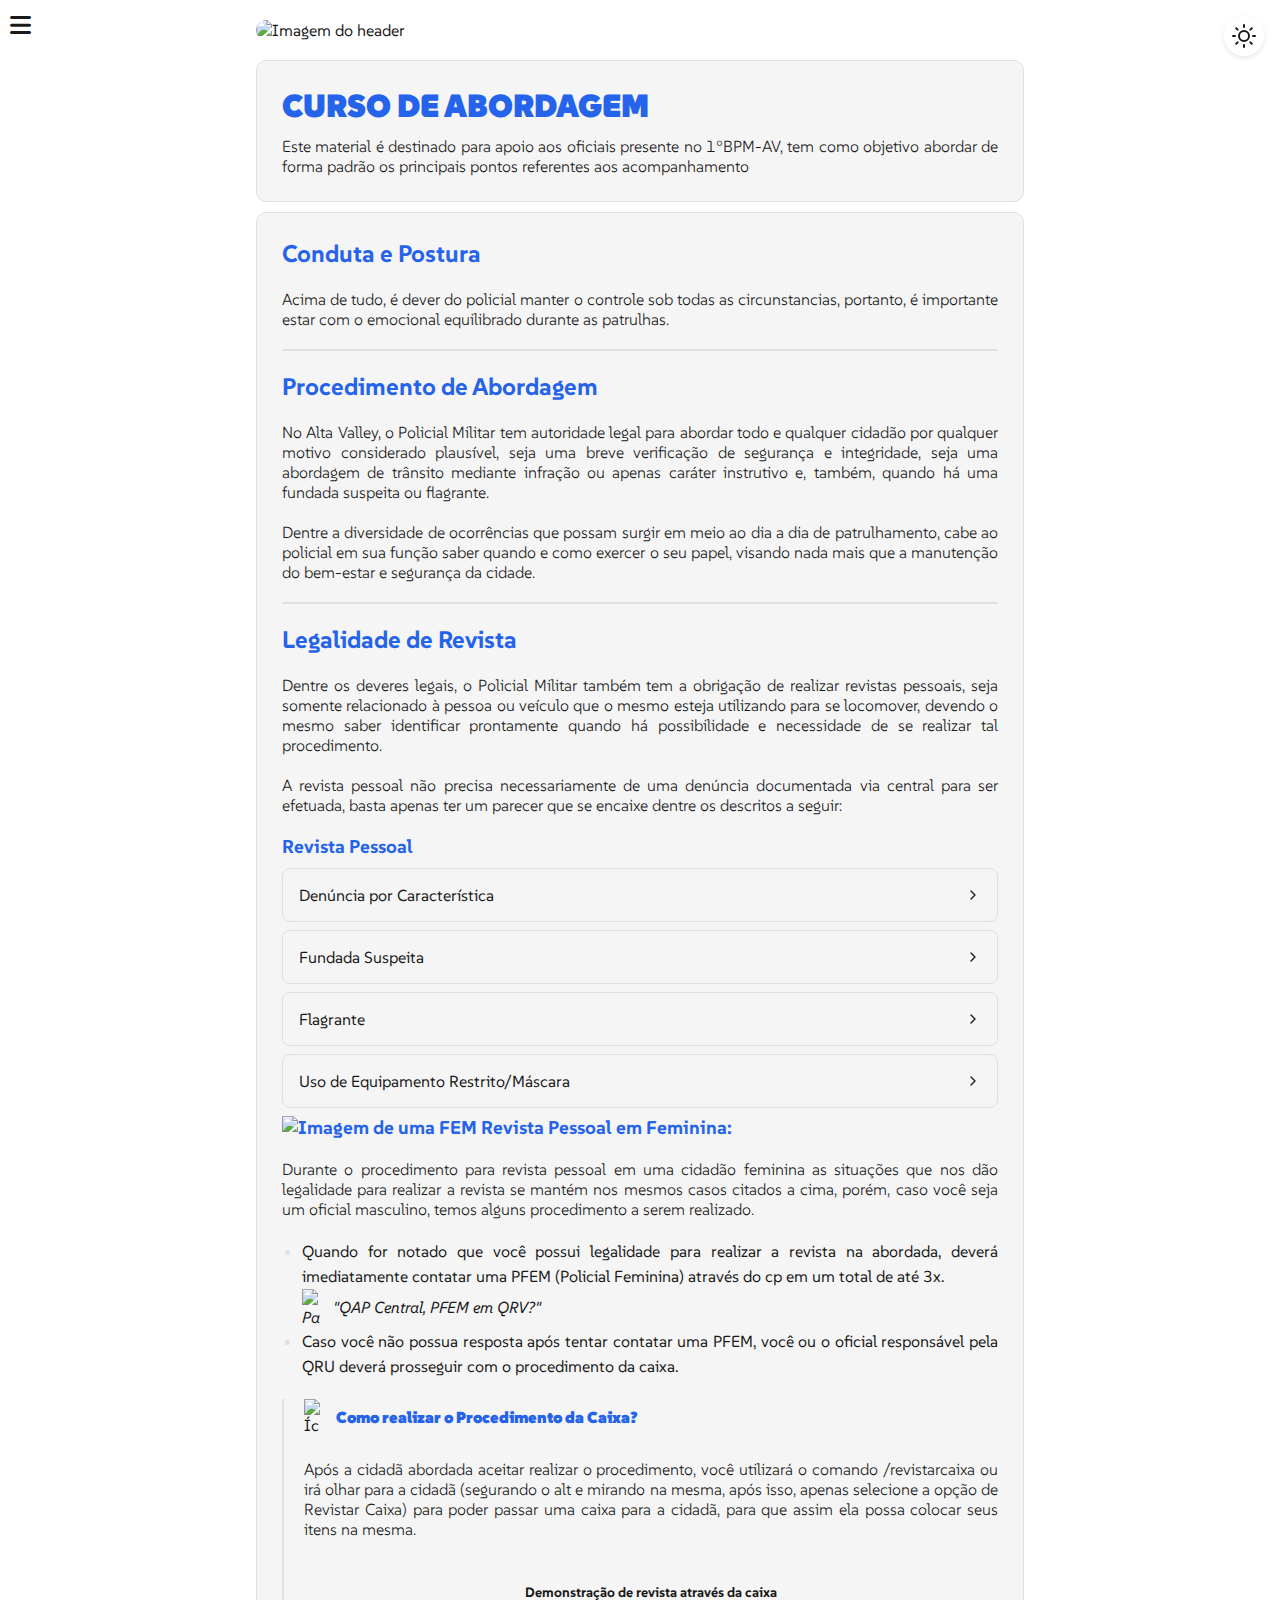
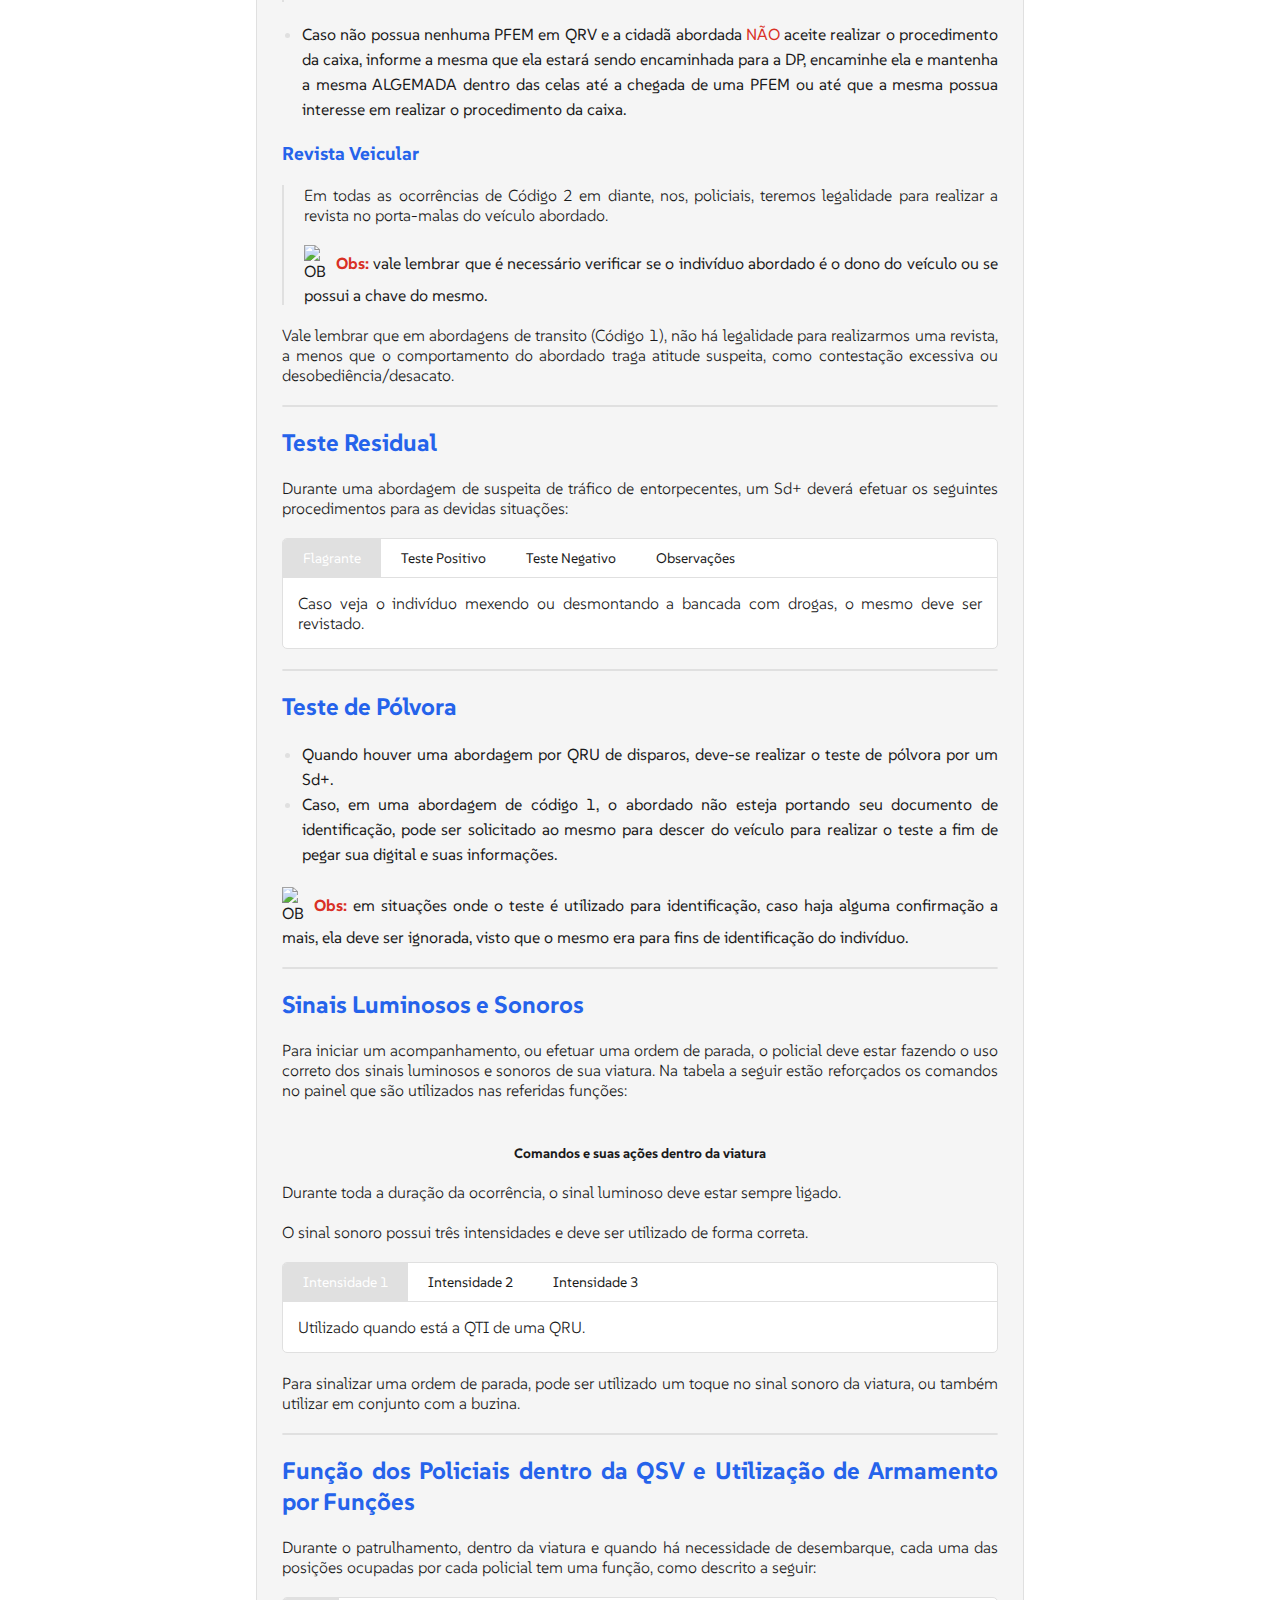
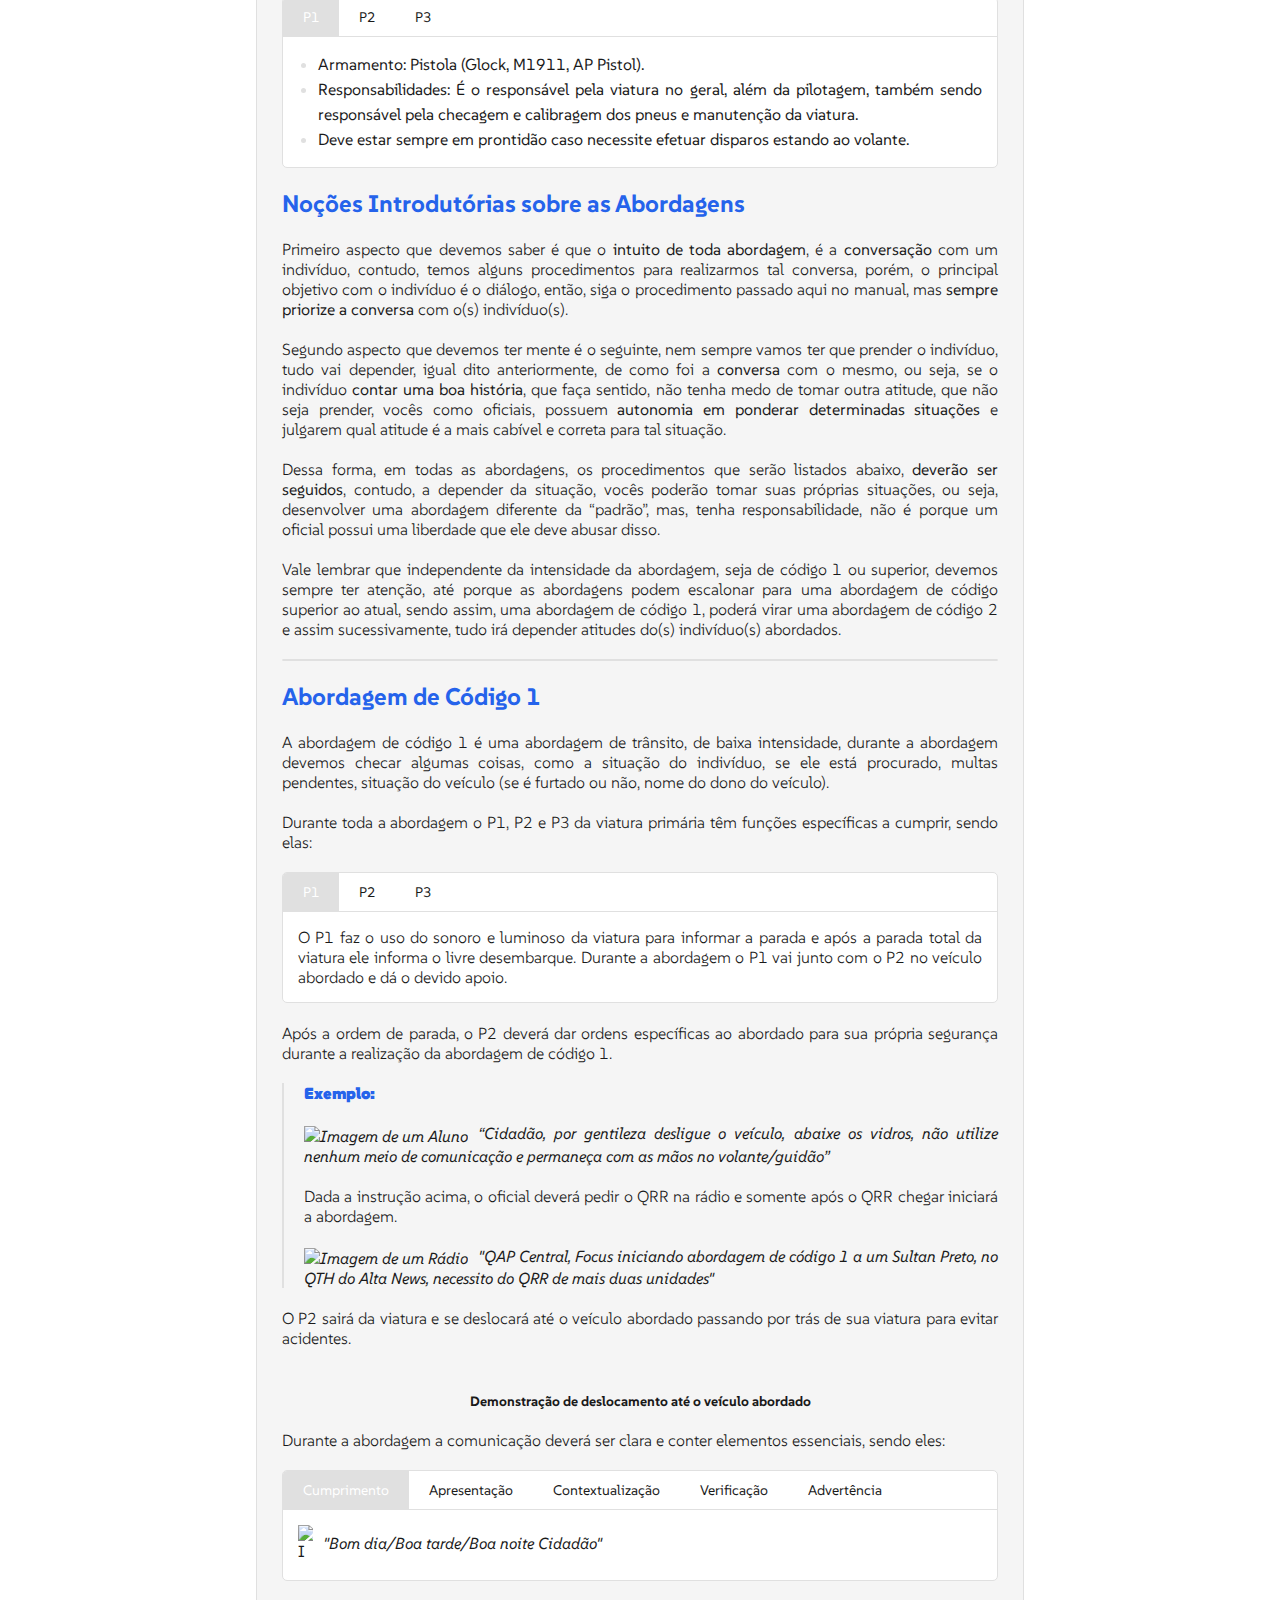
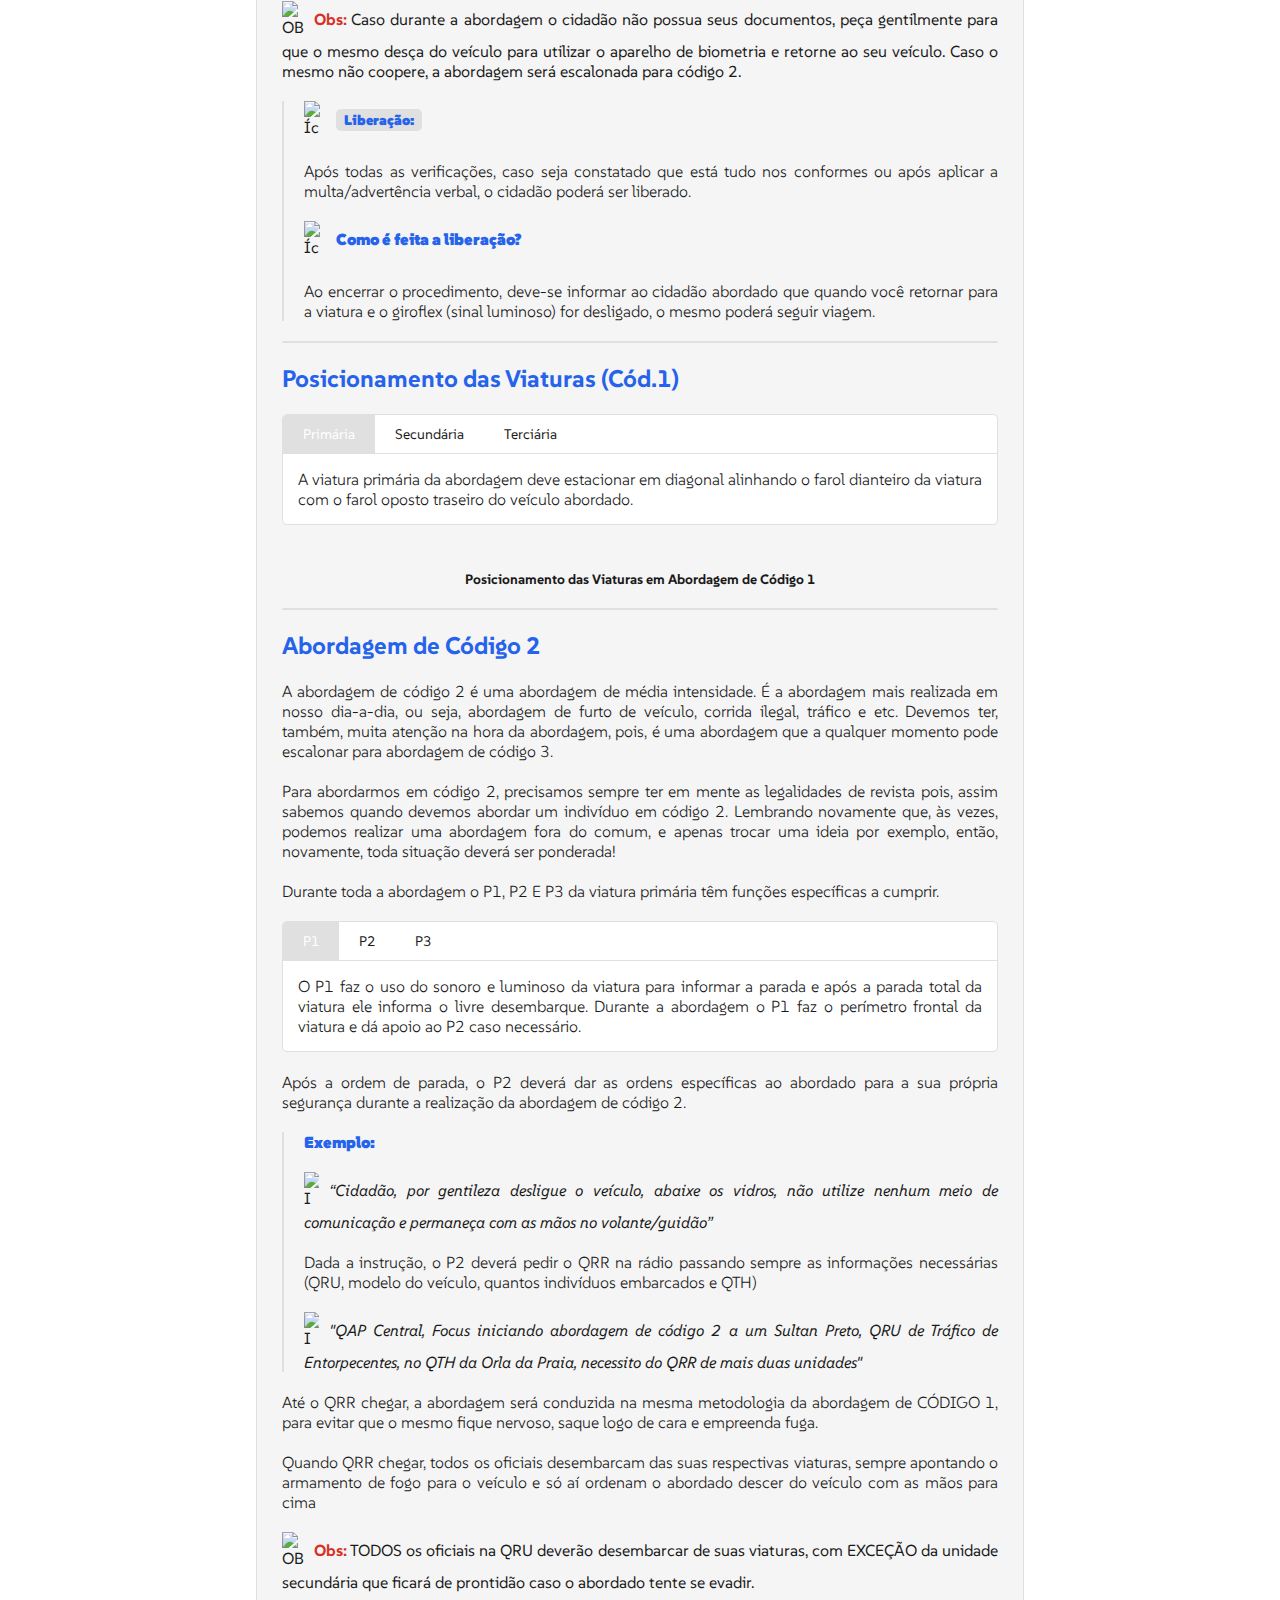
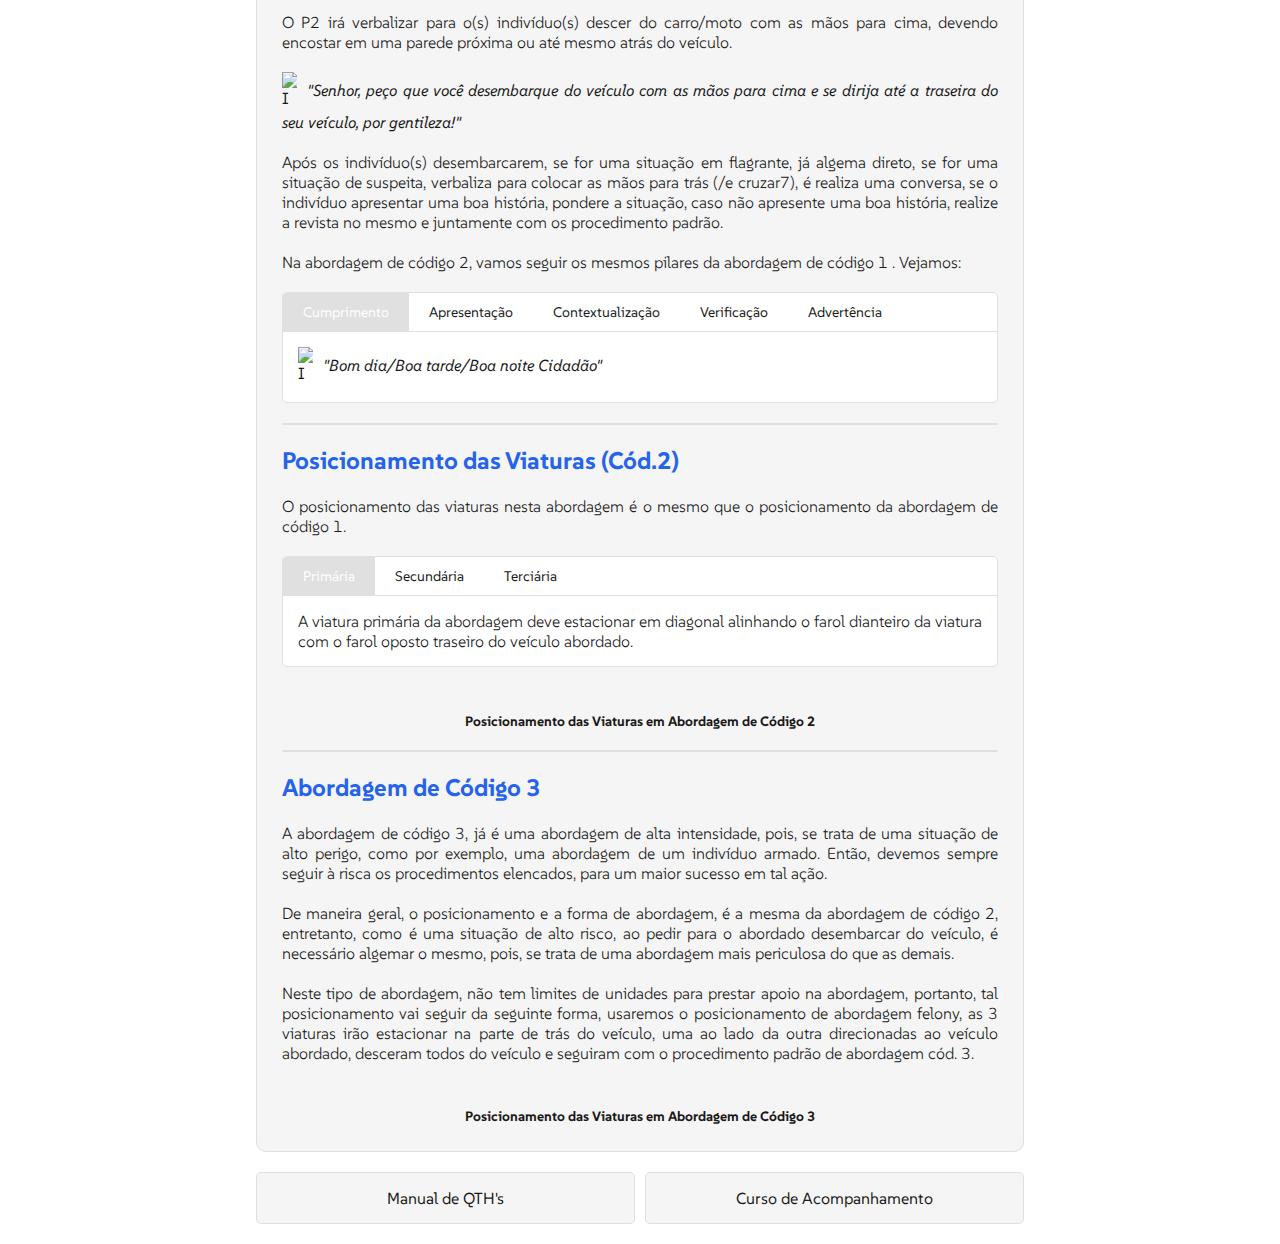
==== commit e9d30180: "att" ====
--- a/ab.html
+++ b/ab.html
@@ -6,10 +6,14 @@
     <title>Curso de Abordagem | 1°BPM-AV</title>
     <link rel="shortcut icon" href="/src/images/icons/logo-cursos.png">
 
-    <link rel="stylesheet" href="/src/styles/globals.css" />
+    <link rel="preload" href="/src/styles/globals.css" as="style">
+    <link rel="preload" href="/src/styles/functions.css" as="style">
+    <link rel="preload" href="/src/styles/partials/colorsHighlight.css" as="style">
+    
+    <link rel="stylesheet" href="/src/styles/globals.css">
     <link rel="stylesheet" href="/src/styles/functions.css">
-    <link rel="stylesheet" href="/src/styles/partials/colorsHighlight.css" />
-
+    <link rel="stylesheet" href="/src/styles/partials/colorsHighlight.css">
+    
     <link rel="stylesheet" href="https://cdnjs.cloudflare.com/ajax/libs/font-awesome/6.0.0-beta3/css/all.min.css">
 </head>
 <body>
@@ -42,8 +46,6 @@
                     </svg>
                 </button>
                 <ul class="submenu">
-                    <li><a href="/manual.html"><span class="submenu-icon"><img src="/src/images/icons/manual.png" width="18" alt="MAN">
-                    </span>Manual de Conduta</a></li>
                     <li><a href="/pcd.html"><span class="submenu-icon"><img src="/src/images/icons/pcd.png" width="18" alt="PCD">
                     </span>PCD (Pessoa com Deficiência)</a></li>
                     <li><a href="/tablet.html"><span class="submenu-icon"><img src="/src/images/icons/tablet-pol.png" width="25" alt="TAB">
@@ -208,14 +210,15 @@
                             <p>Após a cidadã abordada aceitar realizar o procedimento, você utilizará o comando /revistarcaixa ou irá olhar para a cidadã (segurando 
                                 o alt e mirando na mesma, após isso, apenas selecione a opção de Revistar Caixa) para poder passar uma caixa para a cidadã, para que 
                                 assim ela possa colocar seus itens na mesma.</p>
-                            <div class="image-container">
-                                <div class="image-card">
-                                    <div class="zoomable-image">
-                                            <img src="/src/images/AB/revista-caixa.gif" alt="Demonstração de revista através da caixa">
-                                    </div>
-                                    <div class="image-description">
-                                        Demonstração de revista através da caixa
-                                    </div>
+                            <div class="gif-container">
+                                <div class="zoomable-image">
+                                    <img class="responsive-gif lazy-image" 
+                                        src="/src/images/AB/placeholder/revista-caixa-placeholder.jpg"
+                                        data-src="/src/images/AB/revista-caixa.gif" 
+                                        alt="Exemplo de GIF">
+                                </div>
+                                <div class="image-description">
+                                    Demonstração de revista através da caixa
                                 </div>
                             </div>
                         </blockquote>
@@ -321,10 +324,13 @@
                         <h2>Sinais Luminosos e Sonoros</h2>
                         <p>Para iniciar um acompanhamento, ou efetuar uma ordem de parada, o policial deve estar fazendo o uso correto dos sinais luminosos e sonoros de sua viatura. 
                             Na tabela a seguir estão reforçados os comandos no painel que são utilizados nas referidas funções:</p>
-                        <div class="image-container">
+                        <div class="image-container" style="width: 550px;">
                             <div class="image-card">
-                                <div class="zoomable-image" style="width: 550px;">
-                                    <img src="/src/images/AB/comandos-qsv.png" alt="Comandos e suas ações dentro da viatura">
+                                <div class="zoomable-image">
+                                    <img class="lazy-image" 
+                                        src="/src/images/AB/placeholder/comandos-qsv-placeholder.jpg"
+                                        data-src="/src/images/AB/comandos-qsv.png" 
+                                        alt="Sistema de zoom de imagem">
                                 </div>
                                 <div class="image-description">
                                     Comandos e suas ações dentro da viatura
@@ -453,16 +459,17 @@
                             </div>"QAP Central, Focus iniciando abordagem de código 1 a um Sultan Preto, no QTH do Alta News, necessito do QRR de mais duas unidades"</i></p>
                         </blockquote>
                         <p>O P2 sairá da viatura e se deslocará até o veículo abordado passando por trás de sua viatura para evitar acidentes.</p>
-                        <div class="image-container">
-                            <div class="image-card">
-                                <div class="zoomable-image" style="width: 650px;">
-                                        <img src="/src/images/AB/desembarque-código-1.gif" alt="Demonstração de deslocamento até o veículo abordado">
-                                </div>
-                                <div class="image-description">
-                                    Demonstração de deslocamento até o veículo abordado
-                                </div>
-                            </div>
-                        </div>                            
+                        <div class="gif-container">
+                            <div class="zoomable-image">
+                                <img class="responsive-gif lazy-image" 
+                                    src="/src/images/AB/placeholder/desembarque-código-1-placeholder.jpg"
+                                    data-src="/src/images/AB/desembarque-código-1.gif" 
+                                    alt="Exemplo de GIF">
+                            </div>
+                            <div class="image-description">
+                                Demonstração de deslocamento até o veículo abordado
+                            </div>
+                        </div>                                                   
                         <p>Durante a abordagem a comunicação deverá ser clara e conter elementos essenciais, sendo eles:</p>
                         <div class="tab-container">
                             <div class="tabs">
@@ -564,7 +571,10 @@
                         <div class="image-container">
                             <div class="image-card">
                                 <div class="zoomable-image">
-                                    <img src="/src/images/AB/abordage-de-código-1-e-2.png" alt="Posicionamento das Viaturas em Abordagem de Código 1">
+                                    <img class="lazy-image" 
+                                        src="/src/images/AB/placeholder/abordage-de-código-1-e-2-placeholder.jpg"
+                                        data-src="/src/images/AB/abordage-de-código-1-e-2.png" 
+                                        alt="Sistema de zoom de imagem">
                                 </div>
                                 <div class="image-description">
                                     Posicionamento das Viaturas em Abordagem de Código 1
@@ -687,26 +697,17 @@
                                 </div>
                             </div>
                         </div>
-                        <div class="image-container">
-                            <div class="image-card">
-                                <div class="zoomable-image">
-                                        <img src="/src/images/AB/desembarque-código-2.gif" alt="Posicionamento das Viaturas em Abordagem de Código 2">
-                                </div>
-                                <div class="image-description">
-                                    Posicionamento das Viaturas em Abordagem de Código 2
-                                </div>
-                            </div>
-                        </div>
-                        <!--<div class="image-container">
-                            <div class="image-card">
-                                <div class="zoomable-image">
-                                    <img src="/src/images/AB/abordage-de-código-1-e-2.png" alt="Posicionamento das Viaturas em Abordagem de Código 2">
-                                </div>
-                                <div class="image-description">
-                                    Posicionamento das Viaturas em Abordagem de Código 2
-                                </div>
-                            </div>
-                        </div>-->
+                        <div class="gif-container">
+                            <div class="zoomable-image">
+                                <img class="responsive-gif lazy-image" 
+                                    src="/src/images/AB/placeholder/desembarque-código-2-placeholder.jpg"
+                                    data-src="/src/images/AB/desembarque-código-2.gif" 
+                                    alt="Exemplo de GIF">
+                            </div>
+                            <div class="image-description">
+                                Posicionamento das Viaturas em Abordagem de Código 2
+                            </div>
+                        </div> 
                     </div>
                     <hr>
                     <div id="topic13">
@@ -718,26 +719,17 @@
                         <p>Neste tipo de abordagem, não tem limites de unidades para prestar apoio na abordagem, portanto, tal posicionamento vai seguir da 
                             seguinte forma, usaremos o posicionamento de abordagem felony, as 3 viaturas irão estacionar na parte de trás do veículo, uma ao lado da outra 
                             direcionadas ao veículo abordado, desceram todos do veículo e seguiram com o procedimento padrão de abordagem cód. 3.</p>
-                        <div class="image-container">
-                            <div class="image-card">
-                                <div class="zoomable-image">
-                                        <img src="/src/images/AB/desembarque-código-3.gif" alt="Posicionamento das Viaturas em Abordagem de Código 3">
-                                </div>
-                                <div class="image-description">
-                                    Posicionamento das Viaturas em Abordagem de Código 3
-                                </div>
-                            </div>
-                        </div>
-                        <!--<div class="image-container">
-                            <div class="image-card">
-                                <div class="zoomable-image">
-                                    <img src="/src/images/AB/abordagem-de-código-3.png" alt="Posicionamento das Viaturas em Abordagem de Código 3">
-                                </div>
-                                <div class="image-description">
-                                    Posicionamento das Viaturas em Abordagem de Código 3
-                                </div>
-                            </div>
-                        </div>-->
+                        <div class="gif-container">
+                            <div class="zoomable-image">
+                                <img class="responsive-gif lazy-image" 
+                                    src="/src/images/AB/placeholder/desembarque-código-3-placeholder.jpg"
+                                    data-src="/src/images/AB/desembarque-código-3.gif" 
+                                    alt="Exemplo de GIF">
+                            </div>
+                            <div class="image-description">
+                                Posicionamento das Viaturas em Abordagem de Código 3
+                            </div>
+                        </div> 
                     </div>    
                 </div>
             </div>
--- a/src/styles/functions.css
+++ b/src/styles/functions.css
@@ -227,10 +227,13 @@
     grid-template-columns: repeat(auto-fit, minmax(300px, 1fr));
     gap: 20px;
     padding: 0px 20px 0px 20px;
+    width: 100%;
+    max-width: 700px; /* Ajuste conforme necessário */
+    margin: 0 auto;
 }
 
 .image-card {
-    width: fit-content;
+    width: 100%;
     margin: 0 auto;
 }
 
@@ -239,6 +242,7 @@
     transition: transform 0.3s ease;
     border-radius: 8px;
     overflow: hidden;
+    width: 100%;
 }
 
 .zoomable-image:hover {
@@ -249,6 +253,12 @@
     width: 100%;
     height: auto;
     display: block;
+}
+
+.responsive-gif {
+    width: 100%;
+    height: auto;
+    object-fit: contain;
     max-width: 100%;
 }
 
@@ -256,39 +266,42 @@
     display: none;
     position: fixed;
     z-index: 1000;
+    left: 0;
     top: 0;
-    left: 0;
-    width: 100%;
-    height: 100%;
-    background-color: rgba(0, 0, 0, 0.9);
-    padding: 20px;
-    box-sizing: border-box;
+    width: 100%;
+    height: 100vh;
+    background-color: rgba(0,0,0,0.9);
+    overflow: hidden;
 }
 
 .modal-content {
-    max-width: 90%;
-    max-height: 90vh;
-    margin: auto;
-    display: block;
     position: absolute;
     top: 50%;
     left: 50%;
     transform: translate(-50%, -50%);
+    width: auto;
+    height: auto;
+    max-width: 90vw;
+    max-height: 90vh;
+    object-fit: contain;
 }
 
 .close-button {
     position: absolute;
-    right: 25px;
-    top: 10px;
+    top: 15px;
+    right: 35px;
     color: #f1f1f1;
     font-size: 40px;
     font-weight: bold;
-    cursor: pointer;
+    transition: 0.3s;
     z-index: 1001;
 }
 
-.close-button:hover {
+.close-button:hover,
+.close-button:focus {
     color: #bbb;
+    text-decoration: none;
+    cursor: pointer;
 }
 
 .image-description{
@@ -299,6 +312,38 @@
     margin-top: 0.4rem;
 }
 
+.gif-container {
+    display: grid;
+    padding: 0px 20px 0px 20px;
+    width: 100%;
+    max-width: 700px; /* Ajuste conforme necessário */
+    margin: 0 auto;
+}
+
+.responsive-gif {
+    width: 100%;
+    height: auto;
+    object-fit: contain;
+}
+
+.scroll-lock {
+    overflow: hidden;
+}
+
+.lazy-image {
+    opacity: 0;
+    transition: opacity 0.3s, filter 0.3s;
+    filter: blur(10px);
+    width: 100%;
+    height: auto;
+    object-fit: contain;
+}
+
+.lazy-image.loaded {
+    opacity: 1;
+    filter: blur(0);
+}
+
 /* Quadro de abas */
 .tab-container {
     background-color: var(--backgroundDark);
@@ -352,7 +397,7 @@
 
 /* Responsividades */
 @media (max-width: 768px) {
-    .image-container {
+    .image-container, .gif-container {
         grid-template-columns: 1fr;
     }
 
@@ -408,4 +453,16 @@
     .sidebar {
         left: 0;
     }
+}
+
+@media (prefers-reduced-motion: reduce) {
+    .lazy-image {
+        transition: none;
+    }
+}
+
+@font-face {
+    font-family: 'MainFont';
+    src: url('/fonts/main-font.woff2') format('woff2');
+    font-display: swap;
 }--- a/src/styles/functions.css
+++ b/src/styles/functions.css
@@ -227,10 +227,13 @@
     grid-template-columns: repeat(auto-fit, minmax(300px, 1fr));
     gap: 20px;
     padding: 0px 20px 0px 20px;
+    width: 100%;
+    max-width: 700px; /* Ajuste conforme necessário */
+    margin: 0 auto;
 }
 
 .image-card {
-    width: fit-content;
+    width: 100%;
     margin: 0 auto;
 }
 
@@ -239,6 +242,7 @@
     transition: transform 0.3s ease;
     border-radius: 8px;
     overflow: hidden;
+    width: 100%;
 }
 
 .zoomable-image:hover {
@@ -249,6 +253,12 @@
     width: 100%;
     height: auto;
     display: block;
+}
+
+.responsive-gif {
+    width: 100%;
+    height: auto;
+    object-fit: contain;
     max-width: 100%;
 }
 
@@ -256,39 +266,42 @@
     display: none;
     position: fixed;
     z-index: 1000;
+    left: 0;
     top: 0;
-    left: 0;
-    width: 100%;
-    height: 100%;
-    background-color: rgba(0, 0, 0, 0.9);
-    padding: 20px;
-    box-sizing: border-box;
+    width: 100%;
+    height: 100vh;
+    background-color: rgba(0,0,0,0.9);
+    overflow: hidden;
 }
 
 .modal-content {
-    max-width: 90%;
-    max-height: 90vh;
-    margin: auto;
-    display: block;
     position: absolute;
     top: 50%;
     left: 50%;
     transform: translate(-50%, -50%);
+    width: auto;
+    height: auto;
+    max-width: 90vw;
+    max-height: 90vh;
+    object-fit: contain;
 }
 
 .close-button {
     position: absolute;
-    right: 25px;
-    top: 10px;
+    top: 15px;
+    right: 35px;
     color: #f1f1f1;
     font-size: 40px;
     font-weight: bold;
-    cursor: pointer;
+    transition: 0.3s;
     z-index: 1001;
 }
 
-.close-button:hover {
+.close-button:hover,
+.close-button:focus {
     color: #bbb;
+    text-decoration: none;
+    cursor: pointer;
 }
 
 .image-description{
@@ -299,6 +312,38 @@
     margin-top: 0.4rem;
 }
 
+.gif-container {
+    display: grid;
+    padding: 0px 20px 0px 20px;
+    width: 100%;
+    max-width: 700px; /* Ajuste conforme necessário */
+    margin: 0 auto;
+}
+
+.responsive-gif {
+    width: 100%;
+    height: auto;
+    object-fit: contain;
+}
+
+.scroll-lock {
+    overflow: hidden;
+}
+
+.lazy-image {
+    opacity: 0;
+    transition: opacity 0.3s, filter 0.3s;
+    filter: blur(10px);
+    width: 100%;
+    height: auto;
+    object-fit: contain;
+}
+
+.lazy-image.loaded {
+    opacity: 1;
+    filter: blur(0);
+}
+
 /* Quadro de abas */
 .tab-container {
     background-color: var(--backgroundDark);
@@ -352,7 +397,7 @@
 
 /* Responsividades */
 @media (max-width: 768px) {
-    .image-container {
+    .image-container, .gif-container {
         grid-template-columns: 1fr;
     }
 
@@ -408,4 +453,16 @@
     .sidebar {
         left: 0;
     }
+}
+
+@media (prefers-reduced-motion: reduce) {
+    .lazy-image {
+        transition: none;
+    }
+}
+
+@font-face {
+    font-family: 'MainFont';
+    src: url('/fonts/main-font.woff2') format('woff2');
+    font-display: swap;
 }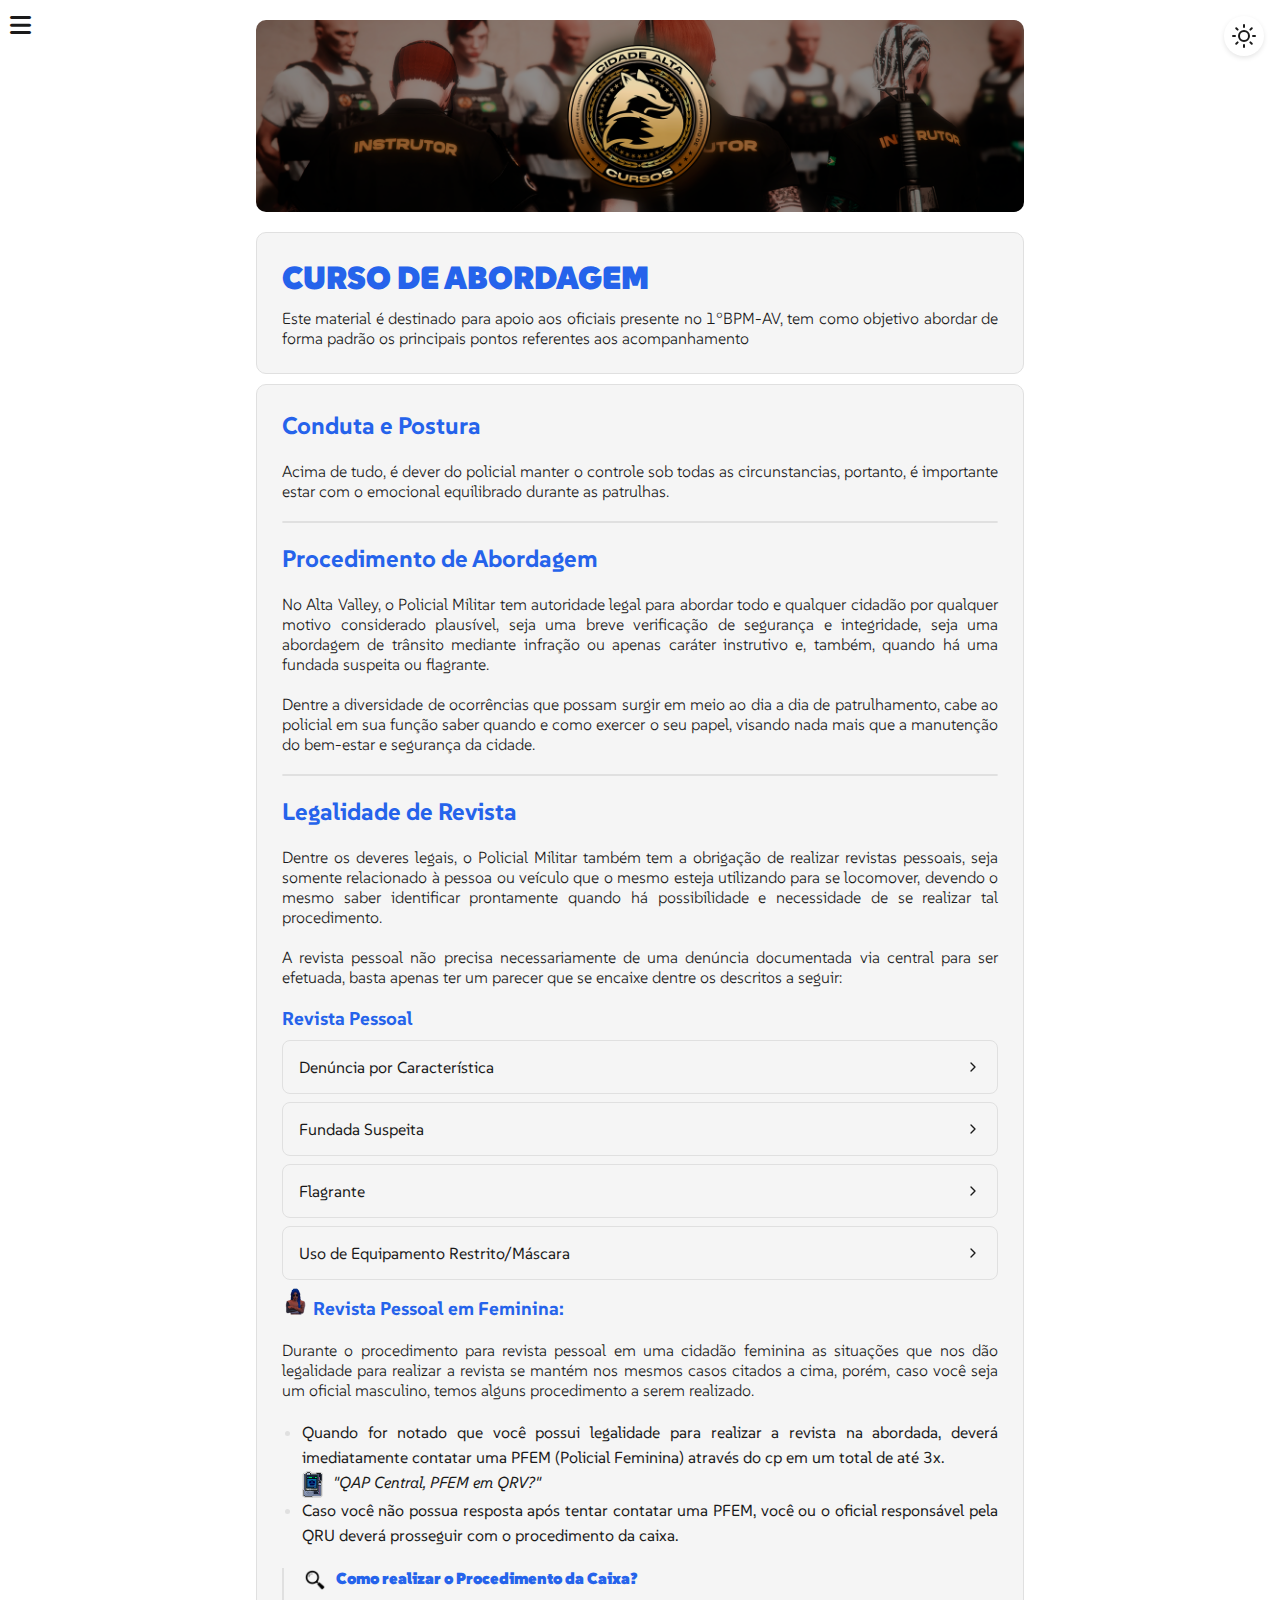
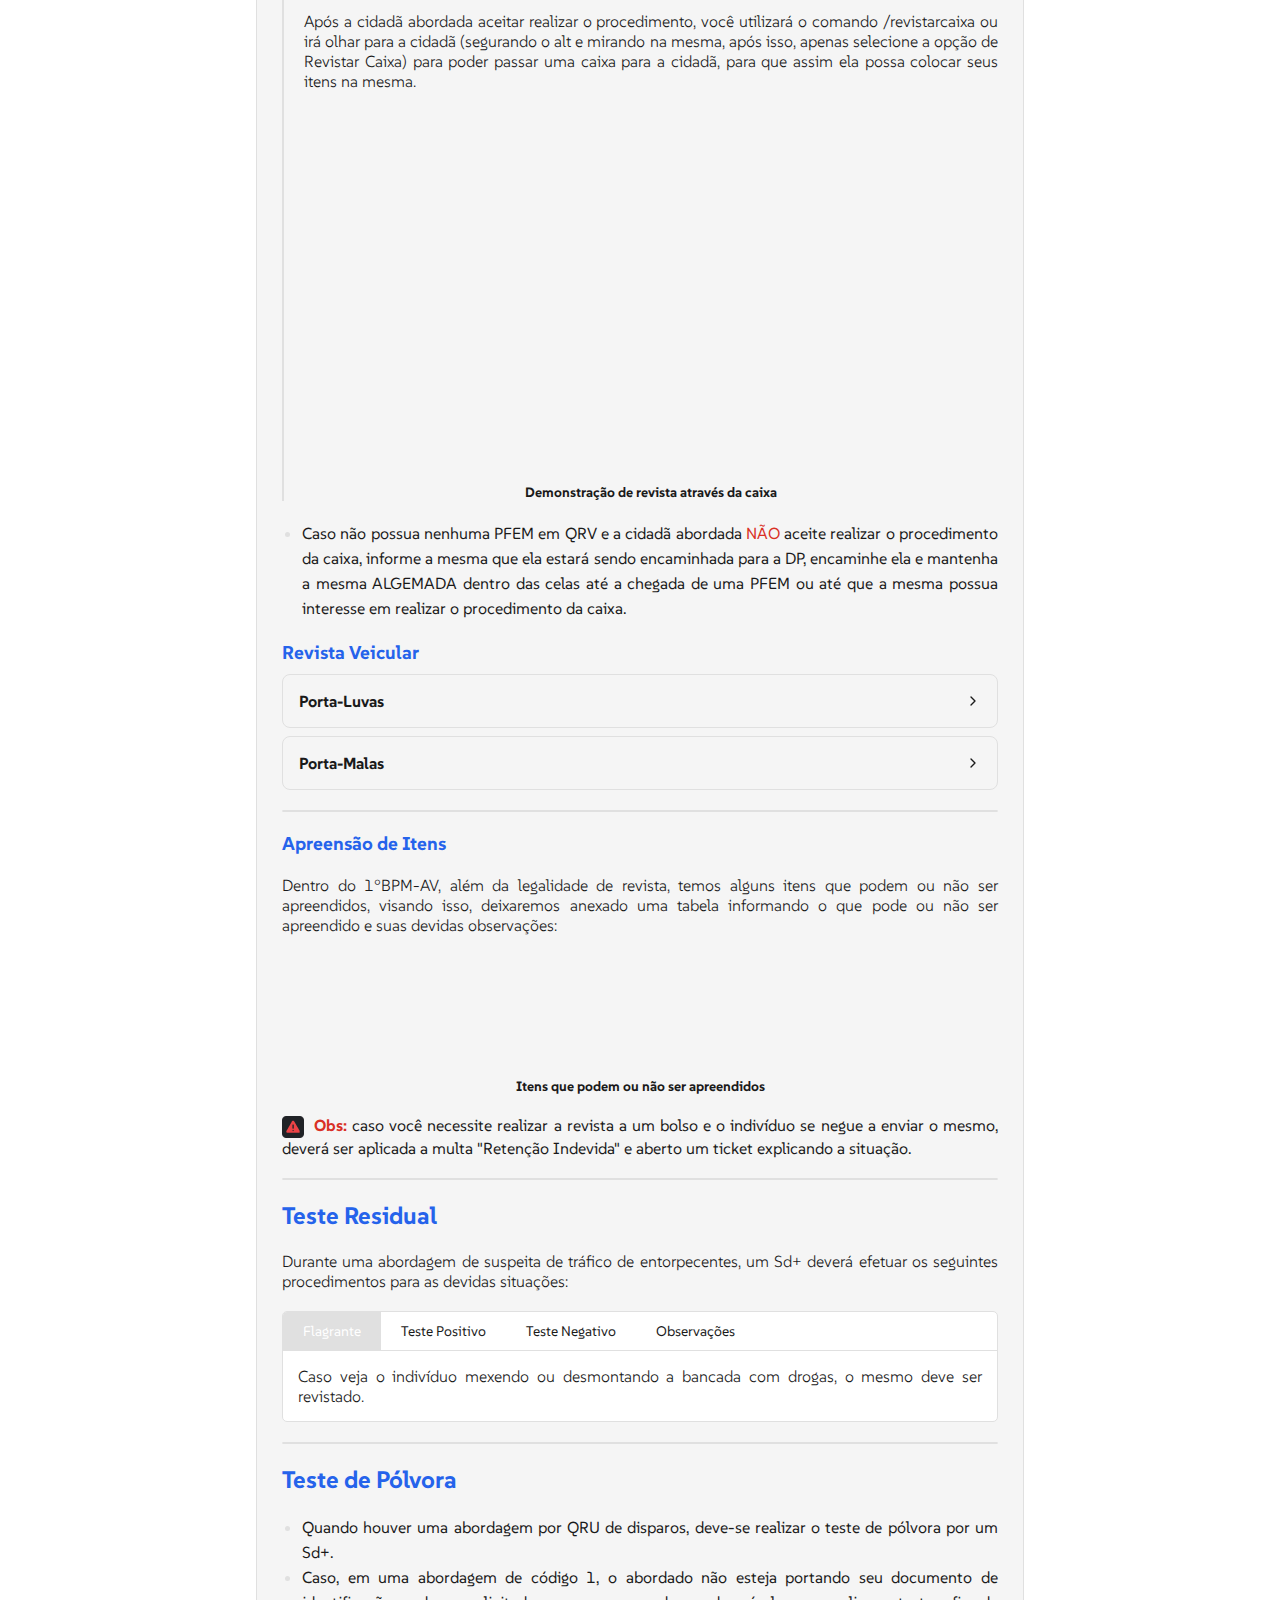
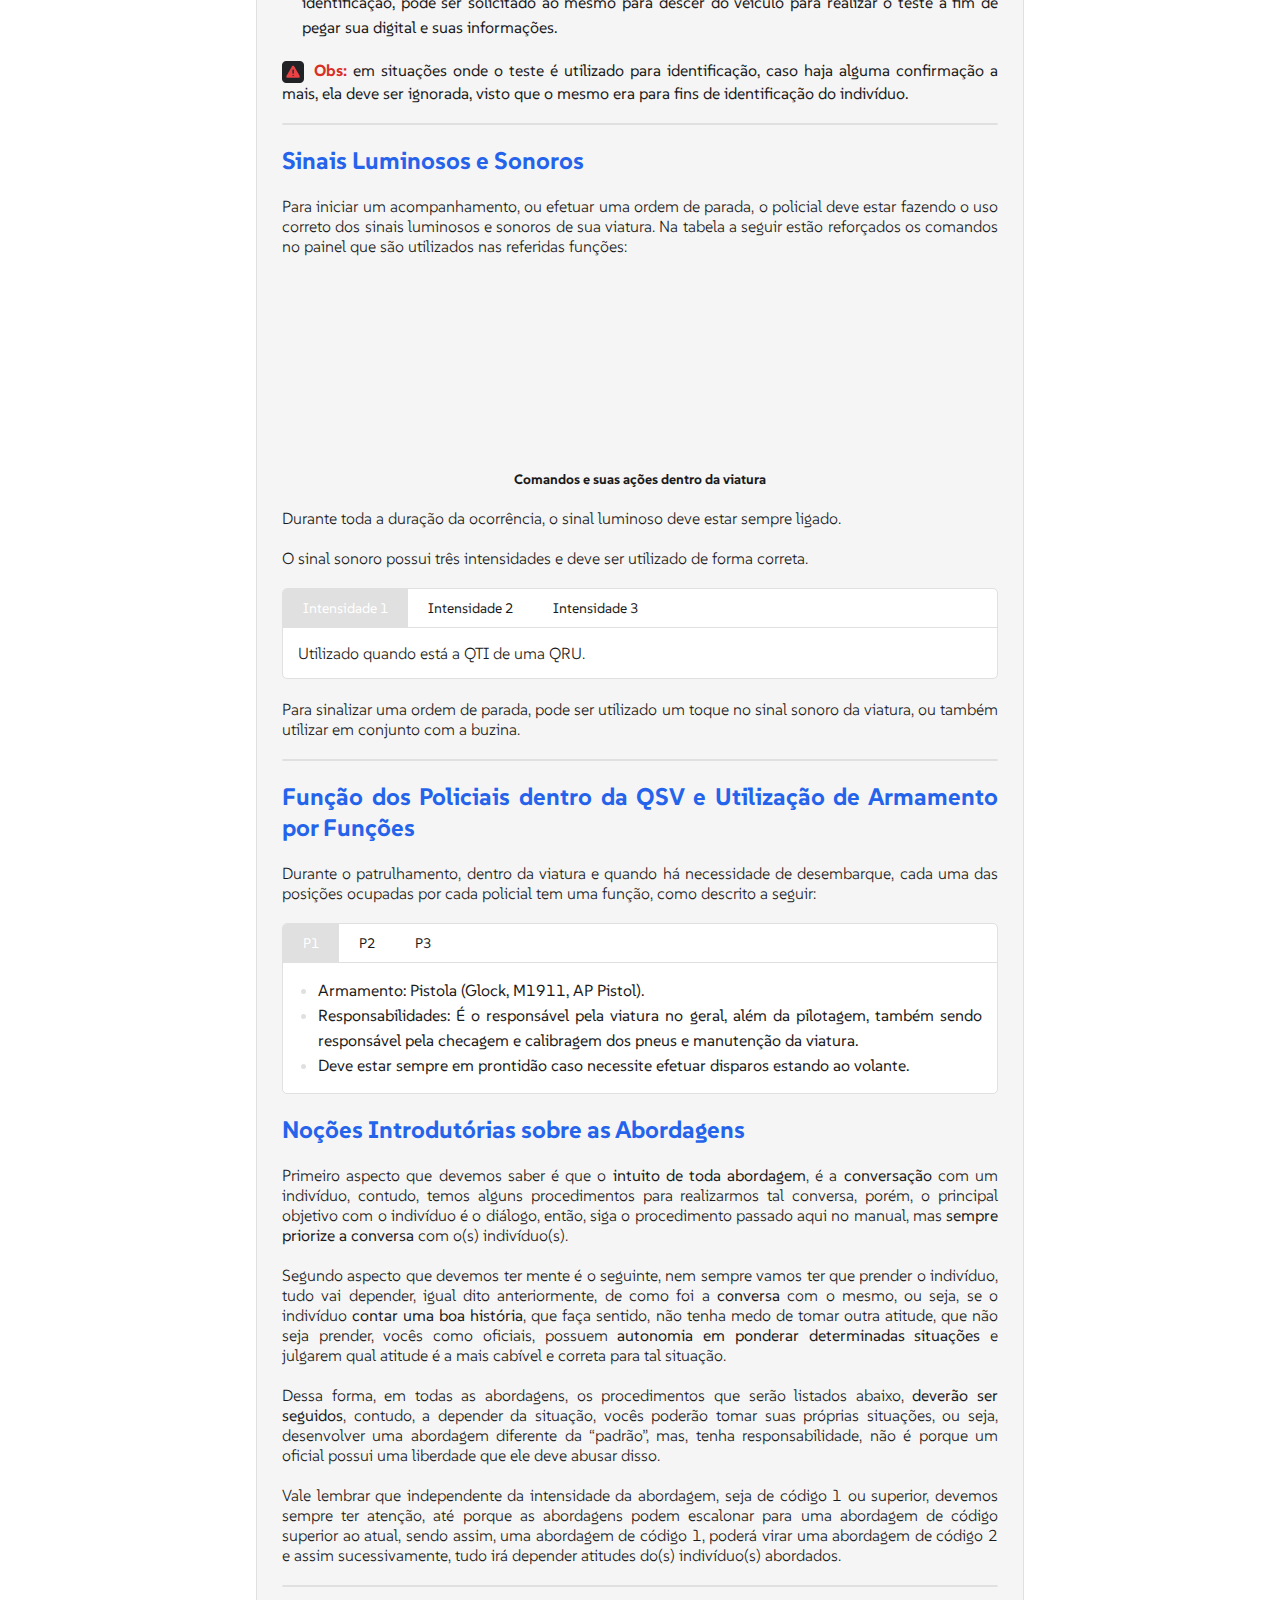
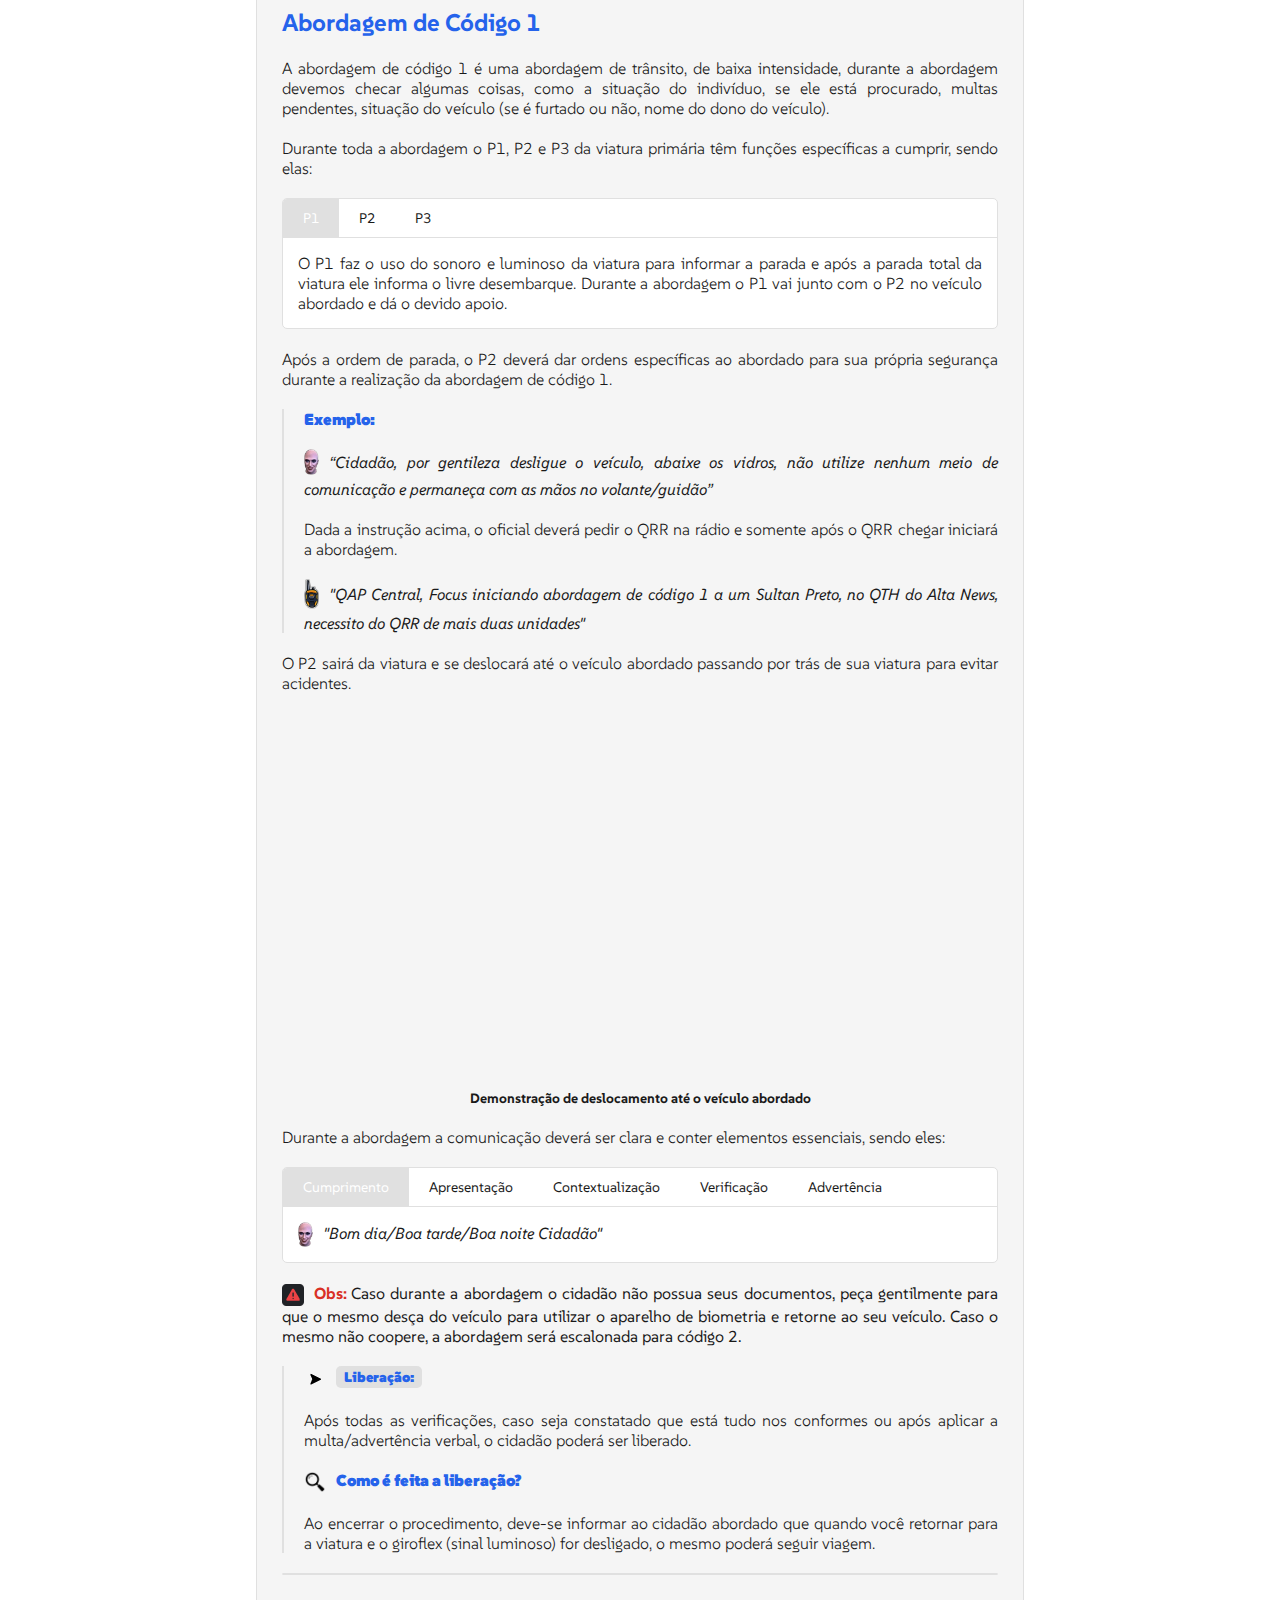
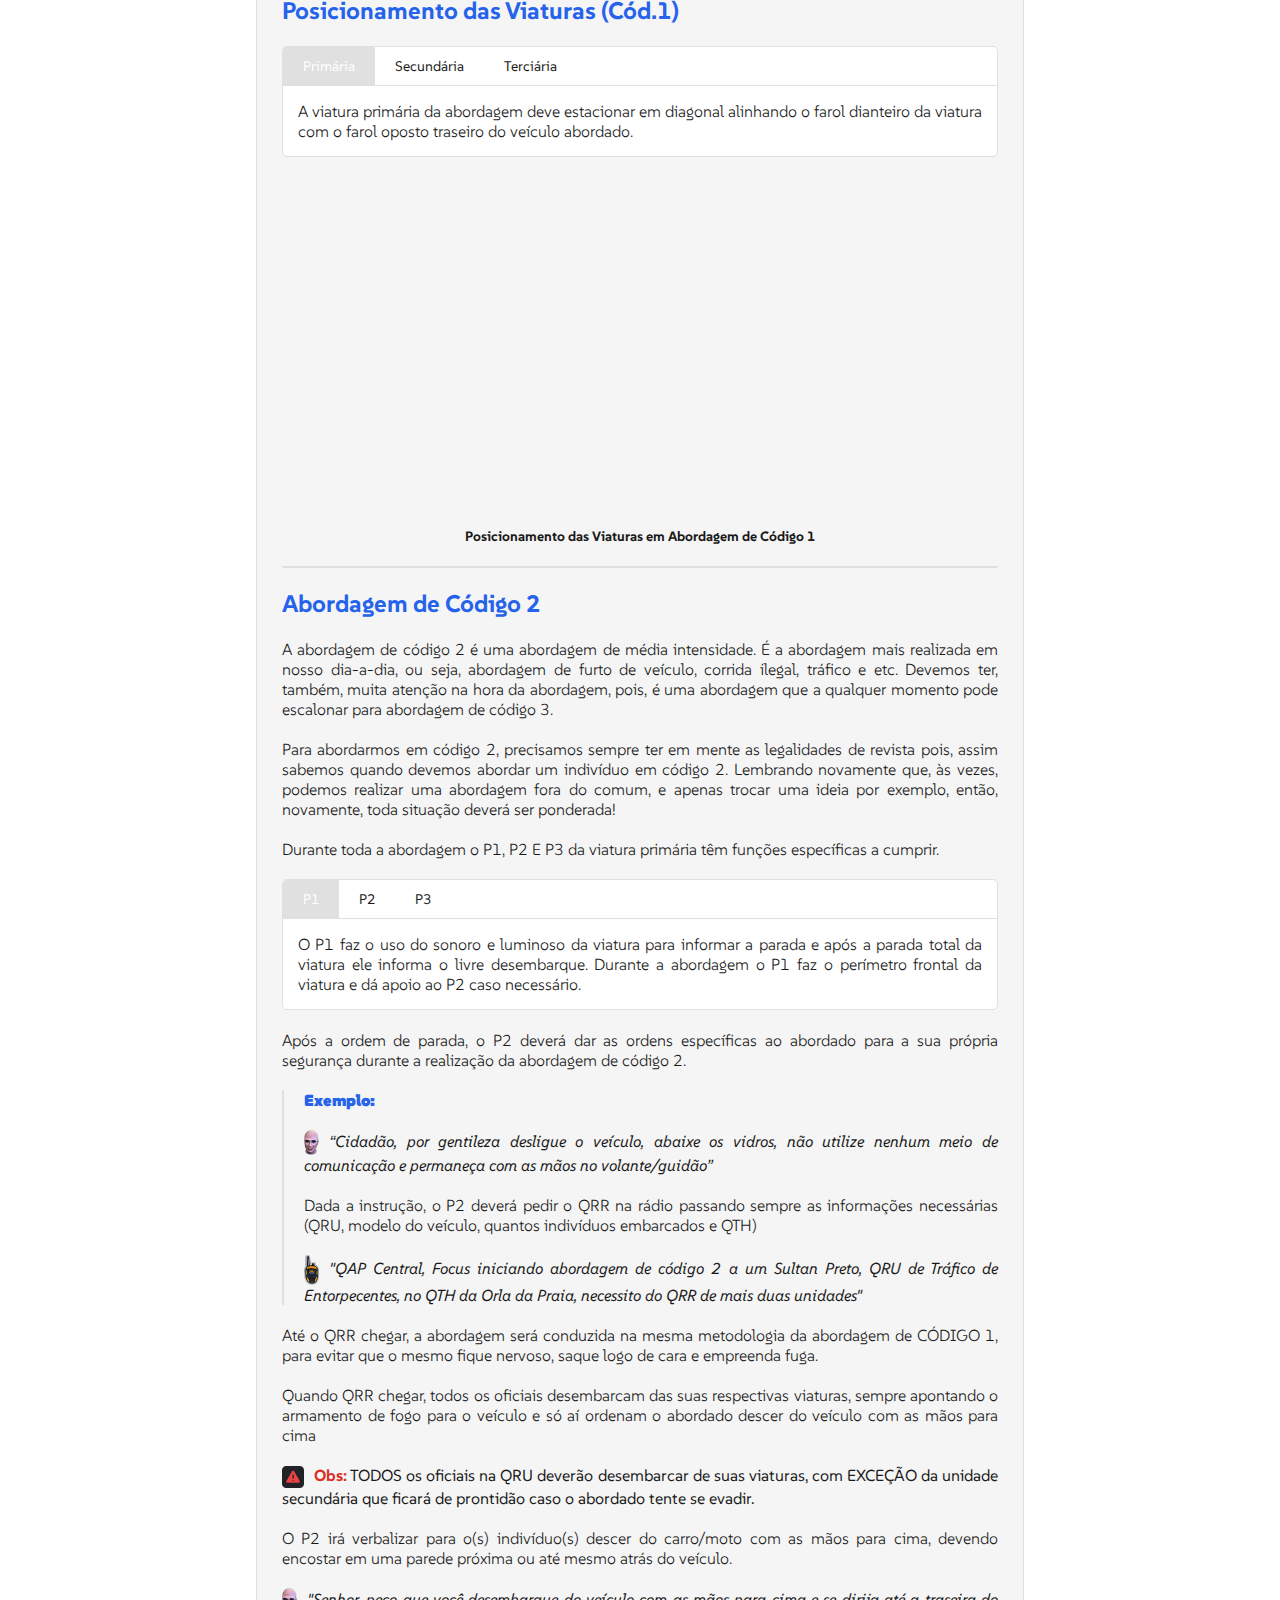
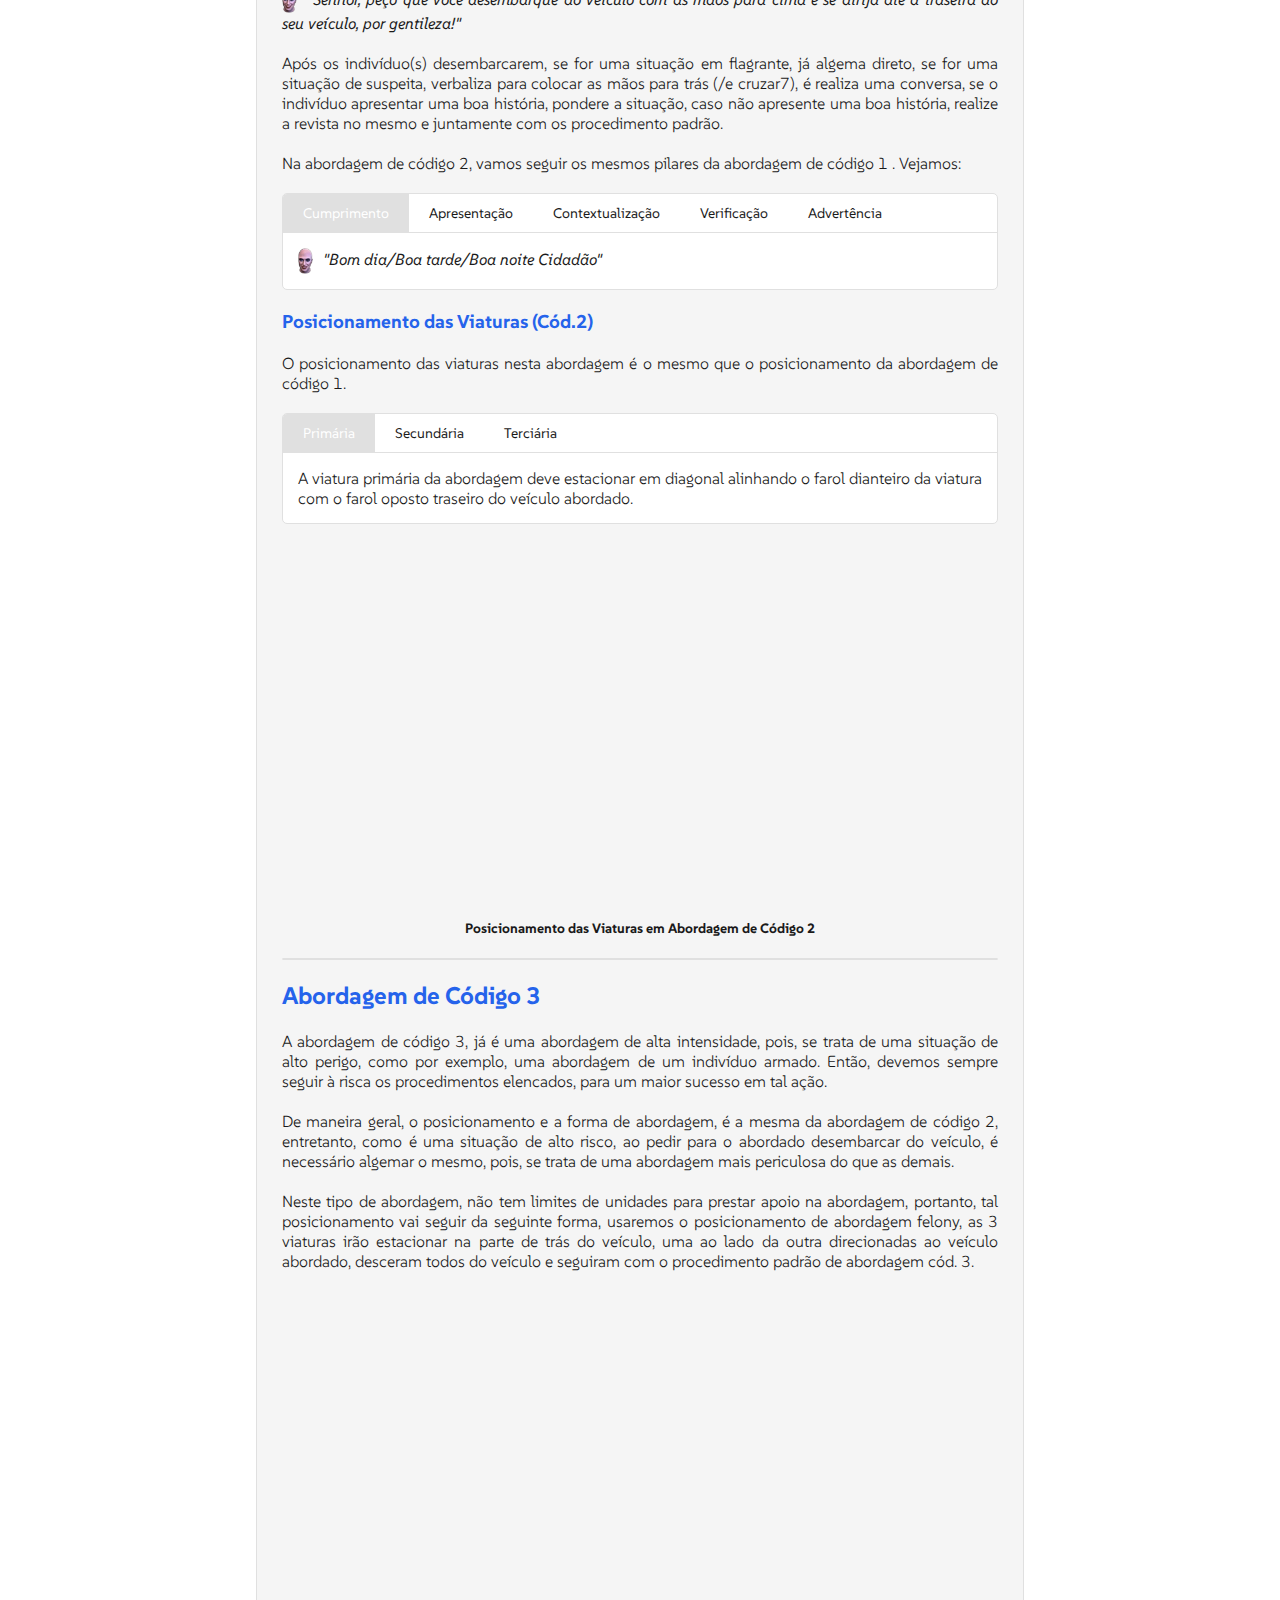
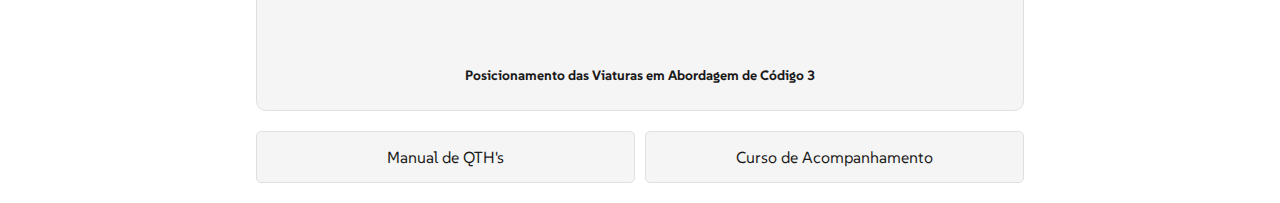
==== commit a51af93d: "att infos de AB" ====
--- a/ab.html
+++ b/ab.html
@@ -230,49 +230,75 @@
                             </li>
                         </ul>
                         <br>
-                        <h3>Revista Veicular</h3>                        
-                        <!--<div class="expand-section">
+                        <h3>Revista Veicular</h3>             
+                        <div class="expand-section">
                             <button class="expand-button" aria-expanded="false" aria-controls="content-luvas">
-                                Porta-Luvas
+                                <b>Porta-Luvas</b>
                                 <svg class="chevron" width="20" height="20" viewBox="0 0 24 24" fill="none" stroke="currentColor" stroke-width="2" stroke-linecap="round" stroke-linejoin="round">
                                     <polyline points="9 6 15 12 9 18"></polyline>
                                 </svg>
                             </button>
                             <div class="expand-content" id="content-luvas">
-                                <p>Toda abordagem de código 2+ é obrigatório realizar a revista no porta-luvas (não porta-malas), o porta-luvas se abre com o botão page up (PGUP) quando 
-                                    você está dentro do veículo.</p>
-                                <p><span class="bold highlight-amarelo"><b>⚠️ Obs: </b></span>A revista do porta-luvas só é realizada caso o abordado seja revistado. O mesmo precisa 
-                                    estar destrancado para tal ato, você pode solicitar a chave com o indivíduo na hora que algemar o mesmo</p>
-                            </div>
-                        </div>-->
+                                <p>Toda abordagem de código 2+ é obrigatório realizar a revista no porta-luvas (não porta-malas), o porta-luvas se abre com o botão page up (PGUP) 
+                                    quando você está dentro do veículo.</p>
+                                <p><span class="bold highlight-amarelo"><b>⚠️ Obs: </b></span>A revista do porta-luvas é realizada caso o abordado seja revistado, mas ocorrerá 
+                                    independente dele possuir a chave ou ser o dono do veículo.</p>
+                            </div>
+                        </div>
                         
-                        <!--<div class="expand-section">
+                        <div class="expand-section">
                             <button class="expand-button" aria-expanded="false" aria-controls="content-malas">
-                                Porta-Malas
+                                <b>Porta-Malas</b>
                                 <svg class="chevron" width="20" height="20" viewBox="0 0 24 24" fill="none" stroke="currentColor" stroke-width="2" stroke-linecap="round" stroke-linejoin="round">
                                     <polyline points="9 6 15 12 9 18"></polyline>
                                 </svg>
                             </button>
                             <div class="expand-content" id="content-malas">
                                 <ul>
-                                    <li>Quando o indivíduo for pego em <b>flagrante/teste residual constar como positivo em uma QRU de Trafico de Entorpecentes.</b></li>
-                                    <li>Quando o indivíduo for pego <b>envolvido em uma QRU de código 5 na rua em flagrante/teste positivo de pólvora</b>.</li>
+                                    <p>Diferentemente do porta-luvas, a revista ao porta-malas exige algumas verificações e possui situações específicas que conferem 
+                                        legalidade ao oficial para realizar a revista, sendo elas:</p>
+                                    <li><b><div class="imageInLine">
+                                        <img src="/src/images/icons/AnalisadorResidual.png" width="15" alt="OBS" />
+                                    </div>Tráfico de Entorpecentes:</b> situações de trafico de entorpecentes no qual o individuo seja pego em <b>flagrante</b> ou o 
+                                    <b>analisador residual constar como positivo</b>.</li>
+                                    <br>
+                                    <li><b><div class="imageInLine">
+                                        <img src="/src/images/icons/IdentificadorPolvora.png" width="24" alt="OBS" />
+                                    </div>Código 5:</b> situações de código 5/prioridade no qual o individuo seja pego em <b>flagrante</b> ou o <b>identificador de 
+                                        pólvora constar como positivo</b>.</li>
+                                    <br>
+                                    <blockquote>
+                                        <div class="imageInLine">
+                                            <img src="/src/images/icons/observacao.png" width="22" alt="OBS" />
+                                        </div><span class="bold highlight-vermelho"><b>Obs:</b></span> nas duas situações acima, é <b>necessário</b> que o cidadão seja o 
+                                            <b>dono do veículo</b> ou <b>possua a chave</b> do mesmo para que tenhamos a legalidade de revista.
+                                    </blockquote>
                                     <li>Quando o indivíduo for pego mexendo em seu porta-malas durante um acompanhamento ou abordagem. <i>(Independente do veículo constar 
                                         no nome de outra pessoa, caso haja confirmação de que o abordado tenha mexido no porta-malas, deve se realizar a revista)</i></li>
                                 </ul>
                             </div>
-                        </div>-->
-                        <blockquote>
-                            <p>Em todas as ocorrências de Código 2 em diante, nos, policiais, teremos legalidade para realizar a revista no porta-malas do veículo abordado.</p>
-                            <p><div class="imageInLine">
-                                <img src="/src/images/icons/observacao.png" width="22" alt="OBS" />
-                            </div><span class="bold highlight-vermelho"><b>Obs:</b></span> vale lembrar que é necessário verificar se o indivíduo abordado é o dono do veículo 
-                            ou se possui a chave do mesmo.</p>
-                        </blockquote>
-
-                        <p>Vale lembrar que em abordagens de transito (Código 1), não há legalidade para realizarmos uma revista, a menos que o comportamento do abordado traga atitude 
-                            suspeita, como contestação excessiva ou desobediência/desacato. </p>
-
+                        </div>
+                        <hr>
+                        <h3>Apreensão de Itens</h3>
+                        <p>Dentro do 1°BPM-AV, além da legalidade de revista, temos alguns itens que podem ou não ser apreendidos, visando isso, deixaremos anexado
+                            uma tabela informando o que pode ou não ser apreendido e suas devidas observações:</p>
+                        <div class="image-container">
+                            <div class="image-card">
+                                <div class="zoomable-image">
+                                    <img class="lazy-image" 
+                                        src="/src/images/TB/placeholder/itens-apreendidos-placeholder.jpg"
+                                        data-src="/src/images/AB/ItensApreendidos.png" 
+                                        alt="Sistema de zoom de imagens">
+                                </div>
+                                <div class="image-description">
+                                    Itens que podem ou não ser apreendidos
+                                </div>
+                            </div>
+                        </div>
+                        <p><div class="imageInLine">
+                            <img src="/src/images/icons/observacao.png" width="22" alt="OBS" />
+                        </div><span class="bold highlight-vermelho"><b>Obs:</b></span> caso você necessite realizar a revista a um bolso e o indivíduo se negue a 
+                        enviar o mesmo, deverá ser aplicada a multa "Retenção Indevida" e aberto um ticket explicando a situação.</p>
                     </div>
                     <hr>
                     <div id="topic4">
@@ -488,7 +514,7 @@
                                 <div id="apresentacao" class="tab-content" tab-group="funcAB1">
                                     <p><div class="imageInLine">
                                         <img src="/src/images/icons/aluno.png" width="15" alt="Imagem de um Aluno" />
-                                    </div><i>"Sou o Aluno José do 1°BPM Alta Valley"</i></p>
+                                    </div><i>"Sou o Cadete José do 1°BPM Alta Valley"</i></p>
                                 </div>
                                 <div id="contextualizacao" class="tab-content" tab-group="funcAB1">
                                     <p><div class="imageInLine">
@@ -655,7 +681,7 @@
                                 <div id="apresentacao2" class="tab-content" tab-group="funcAB2">
                                     <p><div class="imageInLine">
                                         <img src="/src/images/icons/aluno.png" width="15" alt="Imagem de um Aluno" />
-                                    </div><i>"Sou o Aluno José do 1°BPM Alta Valley, estou te algemando para a minha e sua segurança."</i></p>
+                                    </div><i>"Sou o Cadete José do 1°BPM Alta Valley, estou te algemando para a minha e sua segurança."</i></p>
                                 </div>
                                 <div id="contextualizacao2" class="tab-content" tab-group="funcAB2">
                                     <p><div class="imageInLine">
@@ -673,9 +699,8 @@
                             </div>
                         </div>
                     </div>
-                    <hr>
                     <div id="topic12">
-                        <h2>Posicionamento das Viaturas (Cód.2)</h2>
+                        <h3>Posicionamento das Viaturas (Cód.2)</h3>
                         <p>O posicionamento das viaturas nesta abordagem é o mesmo que o posicionamento da abordagem de código 1.</p>
                         <div class="tab-container">
                             <div class="tabs">
--- a/src/styles/globals.css
+++ b/src/styles/globals.css
@@ -1,38 +1,33 @@
 @import url('https://fonts.googleapis.com/css2?family=SUSE:wght@100..800&display=swap');
 
 :root {
-    /* texts */
-    --textColorWhite: #1a1a1a; /* Texto principal escuro */
-    --descriptionText: rgba(0, 0, 0, 0.7); /* Texto secundário com leve transparência */
-    --redText: #d93025; /* Vermelho adaptado para texto */
-    --textImportant: #e67e22; /* Tom laranja com contraste adequado */
-
-    /* background */
-    --backgroundDark: #ffffff; /* Fundo principal branco */
-
-    /* scroll da página */
+    /* GERAL */
+    --textColorWhite: #1a1a1a;
+    --descriptionText: rgba(0, 0, 0, 0.7);
+    --redText: #d93025;
+    --textImportant: #e67e22;
+    --backgroundDark: #ffffff;
+
+    /* SCROLL DA PÁGINA */
     --scrollBackground: #ffffff;
     --scrollColor: #cccccc;
 
-    /* highlight */
+    /* HIGHLIGHT */
     --borderHighlightDark: #e0e0e0; /* Borda clara */
     --highlightDark: #f5f5f5; /* Destaque sutil no fundo claro */
     --yellowHighlight: #f4b400; /* Amarelo mais vibrante e visível no fundo claro */
 
-    /* other's */
-    --borderRedHighlight: #ff4c4c; /* Borda vermelha mais clara */
-    --boxRedBackground: rgba(255, 204, 204, 0.5); /* Fundo vermelho opaco com transparência */
-    --toastRedBackground: #ffcccc; /* Fundo vermelho mais suave para alertas */
-
-    /* para itens importantes */
-    --borderImportant: #f4a261; /* Laranja suave com bom contraste */
-    --boxImportant: rgba(244, 162, 97, 0.2); /* Fundo opaco mais sutil */
-    --toastImportant: #fff4e5; /* Fundo claro para alertas */    
-
-    /* tab selecionada */
-    --tabChosen: #e0e0e0; /* Cor mais clara para aba ativa */
-
-    /* gitbook color's */
+    /* CAIXA DE TEXTO (OBSERVAÇÃO - VERMELHA) */
+    --borderRedHighlight: #ff4c4c;
+    --boxRedBackground: rgba(255, 204, 204, 0.5);
+    --toastRedBackground: #ffcccc;
+
+    /* CAIXA DE TEXTO (IMPORTANTE - AMARELA) */
+    --borderImportant: #f4a261;
+    --boxImportant: rgba(244, 162, 97, 0.2);
+    --toastImportant: #fff4e5;
+
+    /* GITBOOK COLOR'S */
     --gitbookGoldYellow: #e1c765; /* Amarelo mais claro */
     --gitbookBlue: #2563eb; /* Mantido para consistência */
     --gitbookGreen: #22c55e; /* Mantido para consistência */
@@ -41,19 +36,15 @@
     --gitbookGreen2: #34d399; /* Verde mais vibrante */
     --gitbookBurnedYellow: #ffcc00; /* Amarelo queimado adaptado */
 
-    /* cores primárias */
-    --primary-color: #1d4ed8; /* Azul mais saturado */
-    --primary-hover: #1b4bc2; /* Azul para hover */
-    --gray-100: #f9fafb; /* Cinza muito claro */
-    --gray-600: #6b7280; /* Cinza médio */
-    --gray-700: #4b5563; /* Cinza médio-escuro */
-    --gray-900: #1f2937; /* Cinza bem escuro */
     /* MENU LATERAL */
     --textMenuColor: #1a1a1a;
     --colorHoverMenu: #efeff0;
     --linhaLateralMenu: #eaeaee;
+
     /* QUADRO DE ABAS */
     --text-color-hover: #c2bfbf;
+    --tabChosen: #e0e0e0;
+
     /* CALCULADORA PENAL */
     --principalBackground: #ffffff;
     --principalText: #333333;
@@ -68,39 +59,39 @@
     --resultadosBackground: #f1f1f1;
     --textBackground: #555555;
     --boxInfo: #f9f9f9;
+    --primary-color: #1d4ed8;
+    --gray-600: #6b7280;
+    --gray-900: #1f2937;
 }
 
 [data-theme="dark"] {
-    /* texts */
+    /* GERAL */
     --textColorWhite: #dedede;
     --descriptionText: rgba(201, 201, 201, 0.1);
     --redText: #ef4444;
     --textImportant: #FF9D00;
-
-    /* background */
     --backgroundDark: #2e3035;
 
-    /* scroll da página */
+    /* SCROLL DA PÁGINA */
     --scrollBackground: #2e3035;
     --scrollColor: #6d6b6b;
 
-    /* highlight */
+    /* HIGHLIGHT */
     --borderHighlightDark: #1e1f22;
     --highlightDark: #2b2d31;
     --yellowHighlight: #e88f00;
     
-    /* other's */
+    /* CAIXA DE TEXTO (OBSERVAÇÃO - VERMELHA) */
     --borderRedHighlight: #B00000;
     --boxRedBackground: rgba(107, 0, 0, .4);
     --toastRedBackground: #6B0000;
 
+    /* CAIXA DE TEXTO (IMPORTANTE - AMARELA) */
     --borderImportant: #FF9900;
     --boxImportant: rgba(126, 78, 0, .4);
     --toastImportant: #7E4E00;
 
-    --tabChosen: #1e1f22;
-
-    /* gitbook color's */
+    /* GITBOOK COLOR'S */
     --gitbookGoldYellow: #c3b571;
     --gitbookBlue: #3b82f6;
     --gitbookGreen: #22c55e;
@@ -109,20 +100,17 @@
     --gitbookGreen2: #1ee667;
     --gitbookBurnedYellow: #ffbf00;
 
-    --primary-color: #2563eb;
-    --primary-hover: #1d4ed8;
-    --gray-100: #f3f4f6;
-    --gray-600: #4b5563;
-    --gray-700: #374151;
-    --gray-900: #111827;
-
     --borderHR: #1e1f22;
+
     /* MENU LATERAL */
     --textMenuColor: #dedede;
     --colorHoverMenu: #27272a;
     --linhaLateralMenu: #27272a;
+
     /* QUADRO DE ABAS */
     --text-color-hover: #ffffff;
+    --tabChosen: #1e1f22;
+
     /* CALCULADORA PENAL */
     --principalBackground: #1e1e2f;
     --principalText: #ffffff;
@@ -136,6 +124,9 @@
     --resultadosBackground: #2c2f48;
     --textBackground: #d1d1d1;
     --boxInfo: #3f3f5e;
+    --primary-color: #2563eb;
+    --gray-600: #4b5563;
+    --gray-900: #111827;
 }
 
 * {
@@ -155,8 +146,6 @@
     background: var(--backgroundDark);
     color: var(--textColorWhite);
 }
-
-/* Para navegadores baseados no WebKit (Chrome, Safari, Edge) */
 ::-webkit-scrollbar {
     width: 12px;
 }
@@ -176,23 +165,18 @@
     background: #999999;
 }
 
-/* Para Firefox */
 html {
     scrollbar-width: thin;
     scrollbar-color: var(--scrollColor) var(--scrollBackground);
 }
 
-/* Adicionando um exemplo de ajuste horizontal */
 ::-webkit-scrollbar-track-piece {
     background: #e6e6e6;
 }
 
 
 header {
-    /* width: 100vw; */
-
     margin: 20px 0;
-
     display: flex;
     justify-content: center;
 }
@@ -240,7 +224,6 @@
 }
 
 .content h2 {
-    /* margin-top: 10px; */
     word-wrap: break-word;
     text-align: justify;
     margin-bottom: 20px;
@@ -264,7 +247,7 @@
     padding: 20px 15px 0 15px;
 }
 
-/* Tema claro/escuro da página */
+/* TEMAS DA PÁGINA */
 .theme-toggle {
     position: fixed;
     top: 1rem;
@@ -318,7 +301,7 @@
     transform: rotate(0deg);
 }
 
-/* Caixa de opções ao fim da página */
+/* CAIXA DE TROCA DE PÁGINA (FINAL) */
 .button-container {
     width: 90vw;
     max-width: 768px;
@@ -328,7 +311,6 @@
     transform: translate(-50%);
 
     margin: 20px 0;
-    /* padding: 20px 0; */
 
     display: flex;
     justify-content: space-between;
@@ -355,7 +337,7 @@
     transition: all .2s;
 }
 
-/* Estilizações de texto */
+/* ESTILIZAÇÕES DE TEXTO */
 li::marker {
     color: var(--borderHighlightDark);
 }
@@ -392,23 +374,12 @@
     tab-size: 4px;
 }
 
-/* Estilizações extras */
-.emoji {
-    width: 50px;
-
-    background: var(--highlightDark);
-    border: 1px solid var(--textColorWhite);
-    border-radius: 5px;
-    
-    padding: 5px;
-}
-
 .linkClean {
     text-decoration: none;
     color: var(--textColorWhite);
 }
 
-/* Responsividades */
+/* RESPONSIVIDADES */
 @media (max-width: 768px) {
     .button-container {
         display: flex;
@@ -424,9 +395,4 @@
     .theme-toggle {
         right: 1rem;
     }
-
-    /*#container {
-        margin-left: 0;
-        padding-top: 60px;
-    }*/
 }--- a/src/styles/functions.css
+++ b/src/styles/functions.css
@@ -1,4 +1,4 @@
-/* Menu lateral */
+/* MENU LATERAL */
 .sidebar {
     position: fixed;
     top: 1.7vh;
@@ -106,7 +106,7 @@
     padding: 10px;
 }
 
-/* Imagem na lateral do texto */
+/* IMAGEM NA LATERAL DO TEXTO */
 .imageInLineBox {
     display: flex;
     justify-content: space-between;
@@ -130,19 +130,11 @@
     text-align: justify;
 }
 
-/* Estilização de avisos */
+/* CAIXA DE TEXTO (OBSERVAÇÃO - VERMELHA) */
 .toastObs {
     color: var(--redText);
     background: var(--toastRedBackground);
     border: 1px solid var(--borderRedHighlight);
-    border-radius: 5px;
-    padding: 5px;
-}
-
-.toastImportant {
-    color: var(--textImportant);
-    background: var(--toastImportant);
-    border: 1px solid var(--borderImportant);
     border-radius: 5px;
     padding: 5px;
 }
@@ -161,6 +153,15 @@
     margin-bottom: 5px;
 }
 
+/* CAIXA DE TEXTO (IMPORTANTE - AMARELA) */
+.toastImportant {
+    color: var(--textImportant);
+    background: var(--toastImportant);
+    border: 1px solid var(--borderImportant);
+    border-radius: 5px;
+    padding: 5px;
+}
+
 .boxImportant {
     color: var(--textColorWhite);
     background: var(--boxImportant);
@@ -175,7 +176,7 @@
     margin-bottom: 5px;
 }
 
-/* Gaveteiro expansivo */
+/* GAVETEIRO EXPANSIVO */
 .expand-section {
     margin-bottom: 8px;
     border: 1px solid var(--borderHighlightDark);
@@ -221,14 +222,14 @@
     background-color: rgba(55, 65, 81, 0.3);
 }
 
-/* Zoom de imagens */
+/* ZOOM DE IMAGENS */
 .image-container {
     display: grid;
     grid-template-columns: repeat(auto-fit, minmax(300px, 1fr));
     gap: 20px;
     padding: 0px 20px 0px 20px;
     width: 100%;
-    max-width: 700px; /* Ajuste conforme necessário */
+    max-width: 700px;
     margin: 0 auto;
 }
 
@@ -316,7 +317,7 @@
     display: grid;
     padding: 0px 20px 0px 20px;
     width: 100%;
-    max-width: 700px; /* Ajuste conforme necessário */
+    max-width: 700px;
     margin: 0 auto;
 }
 
@@ -344,7 +345,7 @@
     filter: blur(0);
 }
 
-/* Quadro de abas */
+/* QUADRO DE ABAS */
 .tab-container {
     background-color: var(--backgroundDark);
     border-radius: 5px;
@@ -395,7 +396,7 @@
     margin: 0;
 }
 
-/* Responsividades */
+/* RESPONSIVIDADES */
 @media (max-width: 768px) {
     .image-container, .gif-container {
         grid-template-columns: 1fr;
--- a/src/styles/globals.css
+++ b/src/styles/globals.css
@@ -1,38 +1,33 @@
 @import url('https://fonts.googleapis.com/css2?family=SUSE:wght@100..800&display=swap');
 
 :root {
-    /* texts */
-    --textColorWhite: #1a1a1a; /* Texto principal escuro */
-    --descriptionText: rgba(0, 0, 0, 0.7); /* Texto secundário com leve transparência */
-    --redText: #d93025; /* Vermelho adaptado para texto */
-    --textImportant: #e67e22; /* Tom laranja com contraste adequado */
-
-    /* background */
-    --backgroundDark: #ffffff; /* Fundo principal branco */
-
-    /* scroll da página */
+    /* GERAL */
+    --textColorWhite: #1a1a1a;
+    --descriptionText: rgba(0, 0, 0, 0.7);
+    --redText: #d93025;
+    --textImportant: #e67e22;
+    --backgroundDark: #ffffff;
+
+    /* SCROLL DA PÁGINA */
     --scrollBackground: #ffffff;
     --scrollColor: #cccccc;
 
-    /* highlight */
+    /* HIGHLIGHT */
     --borderHighlightDark: #e0e0e0; /* Borda clara */
     --highlightDark: #f5f5f5; /* Destaque sutil no fundo claro */
     --yellowHighlight: #f4b400; /* Amarelo mais vibrante e visível no fundo claro */
 
-    /* other's */
-    --borderRedHighlight: #ff4c4c; /* Borda vermelha mais clara */
-    --boxRedBackground: rgba(255, 204, 204, 0.5); /* Fundo vermelho opaco com transparência */
-    --toastRedBackground: #ffcccc; /* Fundo vermelho mais suave para alertas */
-
-    /* para itens importantes */
-    --borderImportant: #f4a261; /* Laranja suave com bom contraste */
-    --boxImportant: rgba(244, 162, 97, 0.2); /* Fundo opaco mais sutil */
-    --toastImportant: #fff4e5; /* Fundo claro para alertas */    
-
-    /* tab selecionada */
-    --tabChosen: #e0e0e0; /* Cor mais clara para aba ativa */
-
-    /* gitbook color's */
+    /* CAIXA DE TEXTO (OBSERVAÇÃO - VERMELHA) */
+    --borderRedHighlight: #ff4c4c;
+    --boxRedBackground: rgba(255, 204, 204, 0.5);
+    --toastRedBackground: #ffcccc;
+
+    /* CAIXA DE TEXTO (IMPORTANTE - AMARELA) */
+    --borderImportant: #f4a261;
+    --boxImportant: rgba(244, 162, 97, 0.2);
+    --toastImportant: #fff4e5;
+
+    /* GITBOOK COLOR'S */
     --gitbookGoldYellow: #e1c765; /* Amarelo mais claro */
     --gitbookBlue: #2563eb; /* Mantido para consistência */
     --gitbookGreen: #22c55e; /* Mantido para consistência */
@@ -41,19 +36,15 @@
     --gitbookGreen2: #34d399; /* Verde mais vibrante */
     --gitbookBurnedYellow: #ffcc00; /* Amarelo queimado adaptado */
 
-    /* cores primárias */
-    --primary-color: #1d4ed8; /* Azul mais saturado */
-    --primary-hover: #1b4bc2; /* Azul para hover */
-    --gray-100: #f9fafb; /* Cinza muito claro */
-    --gray-600: #6b7280; /* Cinza médio */
-    --gray-700: #4b5563; /* Cinza médio-escuro */
-    --gray-900: #1f2937; /* Cinza bem escuro */
     /* MENU LATERAL */
     --textMenuColor: #1a1a1a;
     --colorHoverMenu: #efeff0;
     --linhaLateralMenu: #eaeaee;
+
     /* QUADRO DE ABAS */
     --text-color-hover: #c2bfbf;
+    --tabChosen: #e0e0e0;
+
     /* CALCULADORA PENAL */
     --principalBackground: #ffffff;
     --principalText: #333333;
@@ -68,39 +59,39 @@
     --resultadosBackground: #f1f1f1;
     --textBackground: #555555;
     --boxInfo: #f9f9f9;
+    --primary-color: #1d4ed8;
+    --gray-600: #6b7280;
+    --gray-900: #1f2937;
 }
 
 [data-theme="dark"] {
-    /* texts */
+    /* GERAL */
     --textColorWhite: #dedede;
     --descriptionText: rgba(201, 201, 201, 0.1);
     --redText: #ef4444;
     --textImportant: #FF9D00;
-
-    /* background */
     --backgroundDark: #2e3035;
 
-    /* scroll da página */
+    /* SCROLL DA PÁGINA */
     --scrollBackground: #2e3035;
     --scrollColor: #6d6b6b;
 
-    /* highlight */
+    /* HIGHLIGHT */
     --borderHighlightDark: #1e1f22;
     --highlightDark: #2b2d31;
     --yellowHighlight: #e88f00;
     
-    /* other's */
+    /* CAIXA DE TEXTO (OBSERVAÇÃO - VERMELHA) */
     --borderRedHighlight: #B00000;
     --boxRedBackground: rgba(107, 0, 0, .4);
     --toastRedBackground: #6B0000;
 
+    /* CAIXA DE TEXTO (IMPORTANTE - AMARELA) */
     --borderImportant: #FF9900;
     --boxImportant: rgba(126, 78, 0, .4);
     --toastImportant: #7E4E00;
 
-    --tabChosen: #1e1f22;
-
-    /* gitbook color's */
+    /* GITBOOK COLOR'S */
     --gitbookGoldYellow: #c3b571;
     --gitbookBlue: #3b82f6;
     --gitbookGreen: #22c55e;
@@ -109,20 +100,17 @@
     --gitbookGreen2: #1ee667;
     --gitbookBurnedYellow: #ffbf00;
 
-    --primary-color: #2563eb;
-    --primary-hover: #1d4ed8;
-    --gray-100: #f3f4f6;
-    --gray-600: #4b5563;
-    --gray-700: #374151;
-    --gray-900: #111827;
-
     --borderHR: #1e1f22;
+
     /* MENU LATERAL */
     --textMenuColor: #dedede;
     --colorHoverMenu: #27272a;
     --linhaLateralMenu: #27272a;
+
     /* QUADRO DE ABAS */
     --text-color-hover: #ffffff;
+    --tabChosen: #1e1f22;
+
     /* CALCULADORA PENAL */
     --principalBackground: #1e1e2f;
     --principalText: #ffffff;
@@ -136,6 +124,9 @@
     --resultadosBackground: #2c2f48;
     --textBackground: #d1d1d1;
     --boxInfo: #3f3f5e;
+    --primary-color: #2563eb;
+    --gray-600: #4b5563;
+    --gray-900: #111827;
 }
 
 * {
@@ -155,8 +146,6 @@
     background: var(--backgroundDark);
     color: var(--textColorWhite);
 }
-
-/* Para navegadores baseados no WebKit (Chrome, Safari, Edge) */
 ::-webkit-scrollbar {
     width: 12px;
 }
@@ -176,23 +165,18 @@
     background: #999999;
 }
 
-/* Para Firefox */
 html {
     scrollbar-width: thin;
     scrollbar-color: var(--scrollColor) var(--scrollBackground);
 }
 
-/* Adicionando um exemplo de ajuste horizontal */
 ::-webkit-scrollbar-track-piece {
     background: #e6e6e6;
 }
 
 
 header {
-    /* width: 100vw; */
-
     margin: 20px 0;
-
     display: flex;
     justify-content: center;
 }
@@ -240,7 +224,6 @@
 }
 
 .content h2 {
-    /* margin-top: 10px; */
     word-wrap: break-word;
     text-align: justify;
     margin-bottom: 20px;
@@ -264,7 +247,7 @@
     padding: 20px 15px 0 15px;
 }
 
-/* Tema claro/escuro da página */
+/* TEMAS DA PÁGINA */
 .theme-toggle {
     position: fixed;
     top: 1rem;
@@ -318,7 +301,7 @@
     transform: rotate(0deg);
 }
 
-/* Caixa de opções ao fim da página */
+/* CAIXA DE TROCA DE PÁGINA (FINAL) */
 .button-container {
     width: 90vw;
     max-width: 768px;
@@ -328,7 +311,6 @@
     transform: translate(-50%);
 
     margin: 20px 0;
-    /* padding: 20px 0; */
 
     display: flex;
     justify-content: space-between;
@@ -355,7 +337,7 @@
     transition: all .2s;
 }
 
-/* Estilizações de texto */
+/* ESTILIZAÇÕES DE TEXTO */
 li::marker {
     color: var(--borderHighlightDark);
 }
@@ -392,23 +374,12 @@
     tab-size: 4px;
 }
 
-/* Estilizações extras */
-.emoji {
-    width: 50px;
-
-    background: var(--highlightDark);
-    border: 1px solid var(--textColorWhite);
-    border-radius: 5px;
-    
-    padding: 5px;
-}
-
 .linkClean {
     text-decoration: none;
     color: var(--textColorWhite);
 }
 
-/* Responsividades */
+/* RESPONSIVIDADES */
 @media (max-width: 768px) {
     .button-container {
         display: flex;
@@ -424,9 +395,4 @@
     .theme-toggle {
         right: 1rem;
     }
-
-    /*#container {
-        margin-left: 0;
-        padding-top: 60px;
-    }*/
 }--- a/src/styles/functions.css
+++ b/src/styles/functions.css
@@ -1,4 +1,4 @@
-/* Menu lateral */
+/* MENU LATERAL */
 .sidebar {
     position: fixed;
     top: 1.7vh;
@@ -106,7 +106,7 @@
     padding: 10px;
 }
 
-/* Imagem na lateral do texto */
+/* IMAGEM NA LATERAL DO TEXTO */
 .imageInLineBox {
     display: flex;
     justify-content: space-between;
@@ -130,19 +130,11 @@
     text-align: justify;
 }
 
-/* Estilização de avisos */
+/* CAIXA DE TEXTO (OBSERVAÇÃO - VERMELHA) */
 .toastObs {
     color: var(--redText);
     background: var(--toastRedBackground);
     border: 1px solid var(--borderRedHighlight);
-    border-radius: 5px;
-    padding: 5px;
-}
-
-.toastImportant {
-    color: var(--textImportant);
-    background: var(--toastImportant);
-    border: 1px solid var(--borderImportant);
     border-radius: 5px;
     padding: 5px;
 }
@@ -161,6 +153,15 @@
     margin-bottom: 5px;
 }
 
+/* CAIXA DE TEXTO (IMPORTANTE - AMARELA) */
+.toastImportant {
+    color: var(--textImportant);
+    background: var(--toastImportant);
+    border: 1px solid var(--borderImportant);
+    border-radius: 5px;
+    padding: 5px;
+}
+
 .boxImportant {
     color: var(--textColorWhite);
     background: var(--boxImportant);
@@ -175,7 +176,7 @@
     margin-bottom: 5px;
 }
 
-/* Gaveteiro expansivo */
+/* GAVETEIRO EXPANSIVO */
 .expand-section {
     margin-bottom: 8px;
     border: 1px solid var(--borderHighlightDark);
@@ -221,14 +222,14 @@
     background-color: rgba(55, 65, 81, 0.3);
 }
 
-/* Zoom de imagens */
+/* ZOOM DE IMAGENS */
 .image-container {
     display: grid;
     grid-template-columns: repeat(auto-fit, minmax(300px, 1fr));
     gap: 20px;
     padding: 0px 20px 0px 20px;
     width: 100%;
-    max-width: 700px; /* Ajuste conforme necessário */
+    max-width: 700px;
     margin: 0 auto;
 }
 
@@ -316,7 +317,7 @@
     display: grid;
     padding: 0px 20px 0px 20px;
     width: 100%;
-    max-width: 700px; /* Ajuste conforme necessário */
+    max-width: 700px;
     margin: 0 auto;
 }
 
@@ -344,7 +345,7 @@
     filter: blur(0);
 }
 
-/* Quadro de abas */
+/* QUADRO DE ABAS */
 .tab-container {
     background-color: var(--backgroundDark);
     border-radius: 5px;
@@ -395,7 +396,7 @@
     margin: 0;
 }
 
-/* Responsividades */
+/* RESPONSIVIDADES */
 @media (max-width: 768px) {
     .image-container, .gif-container {
         grid-template-columns: 1fr;
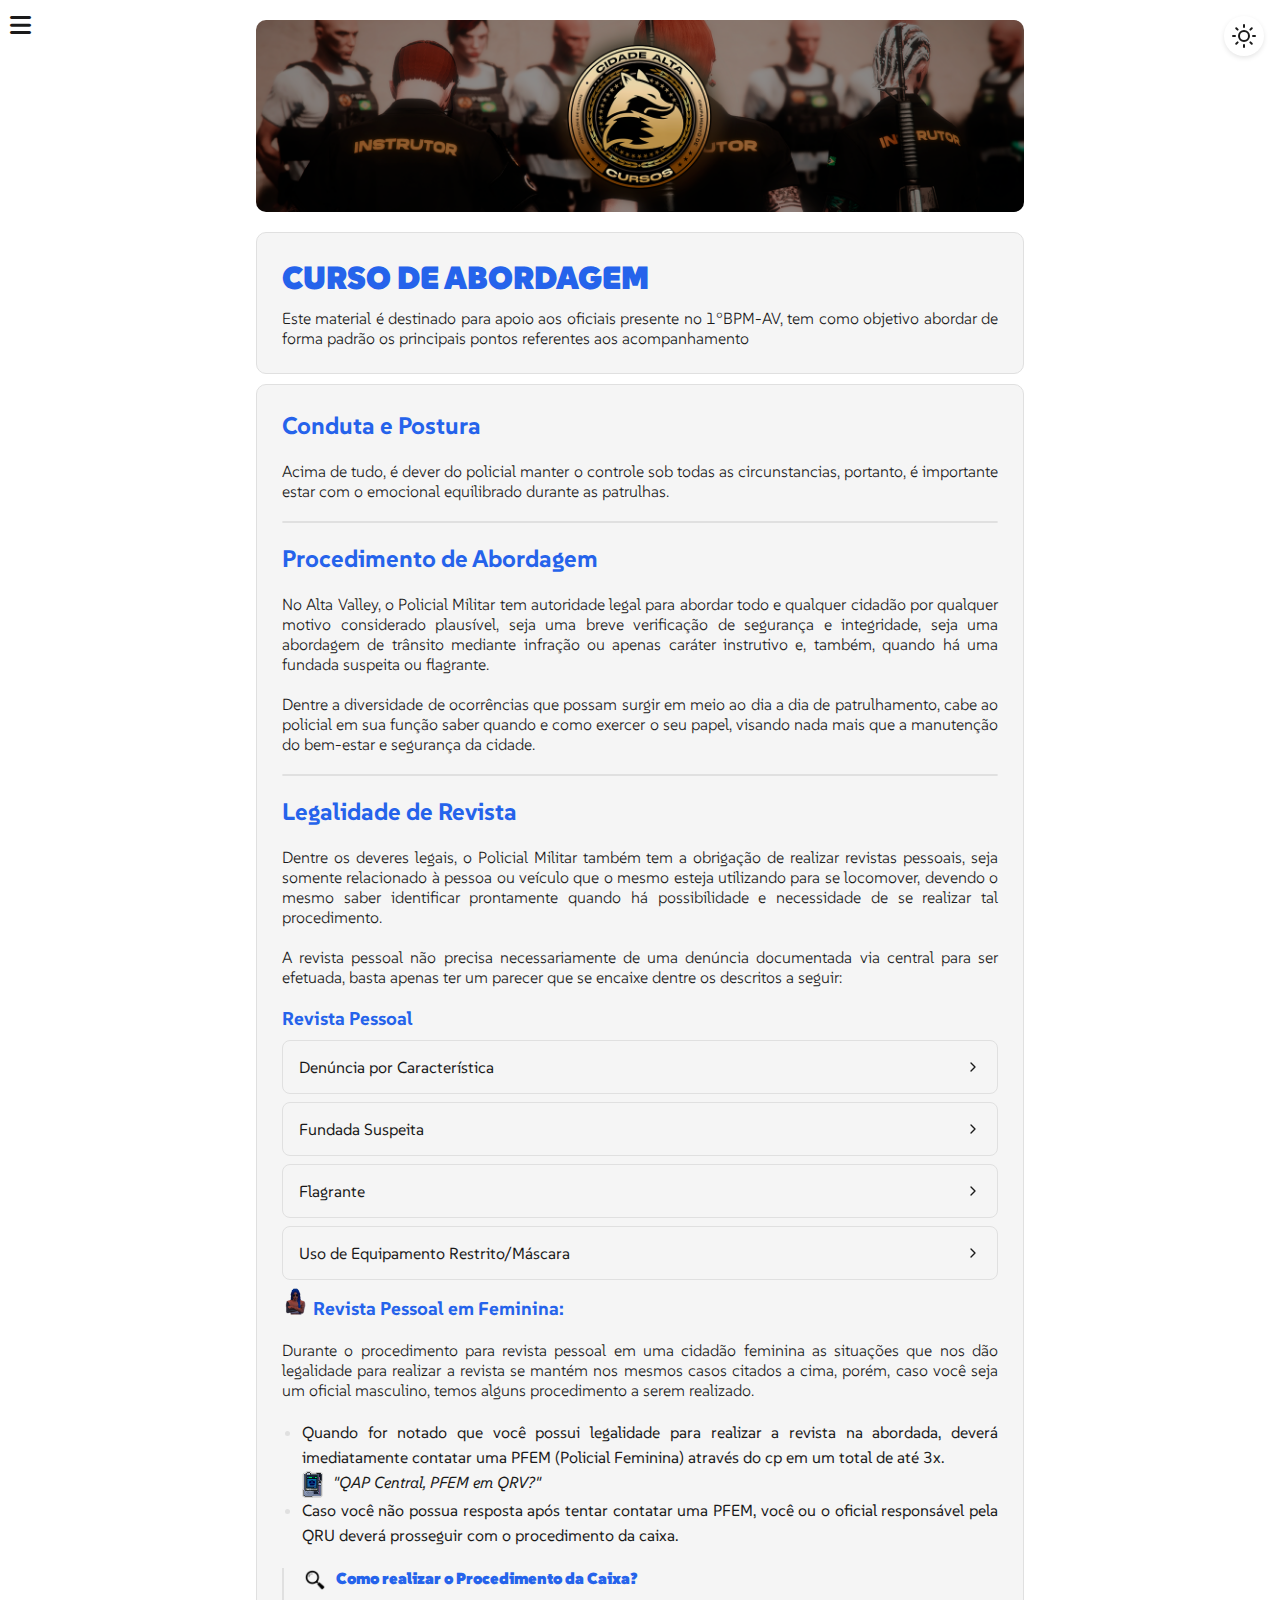
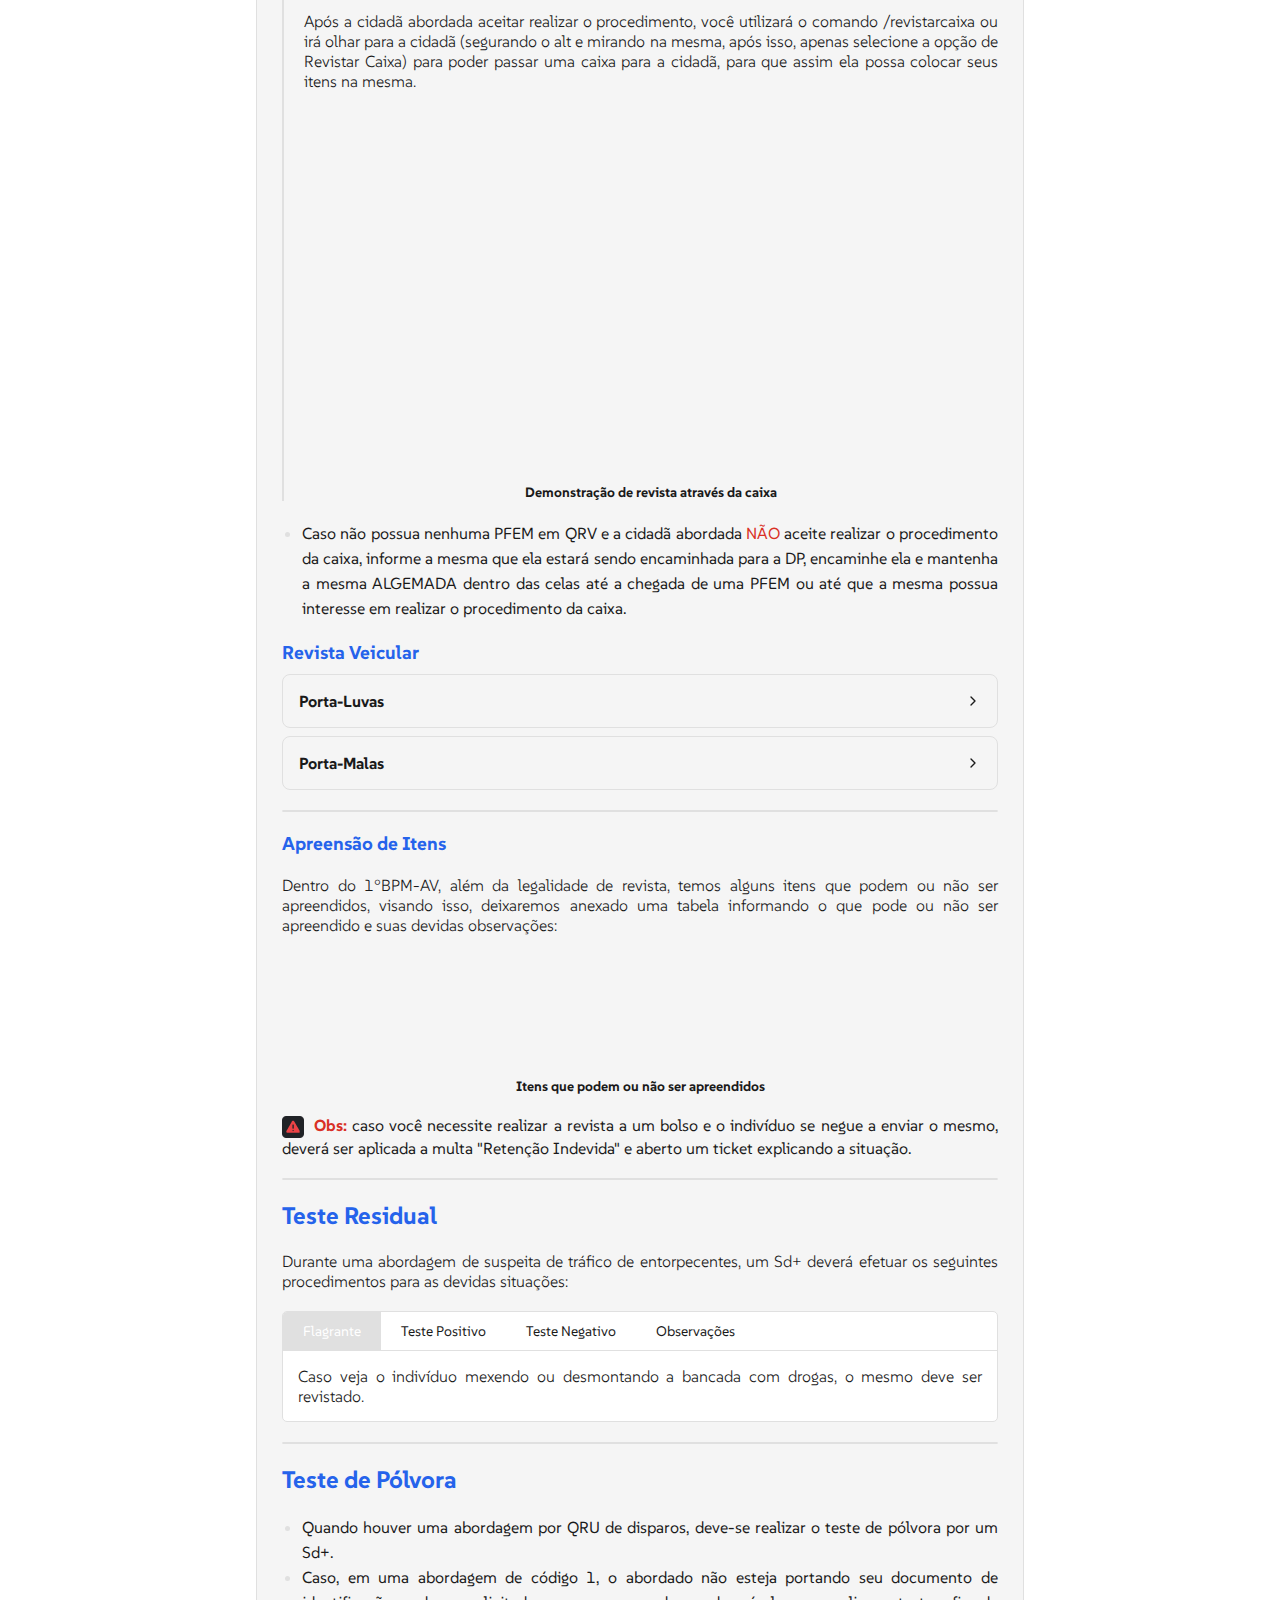
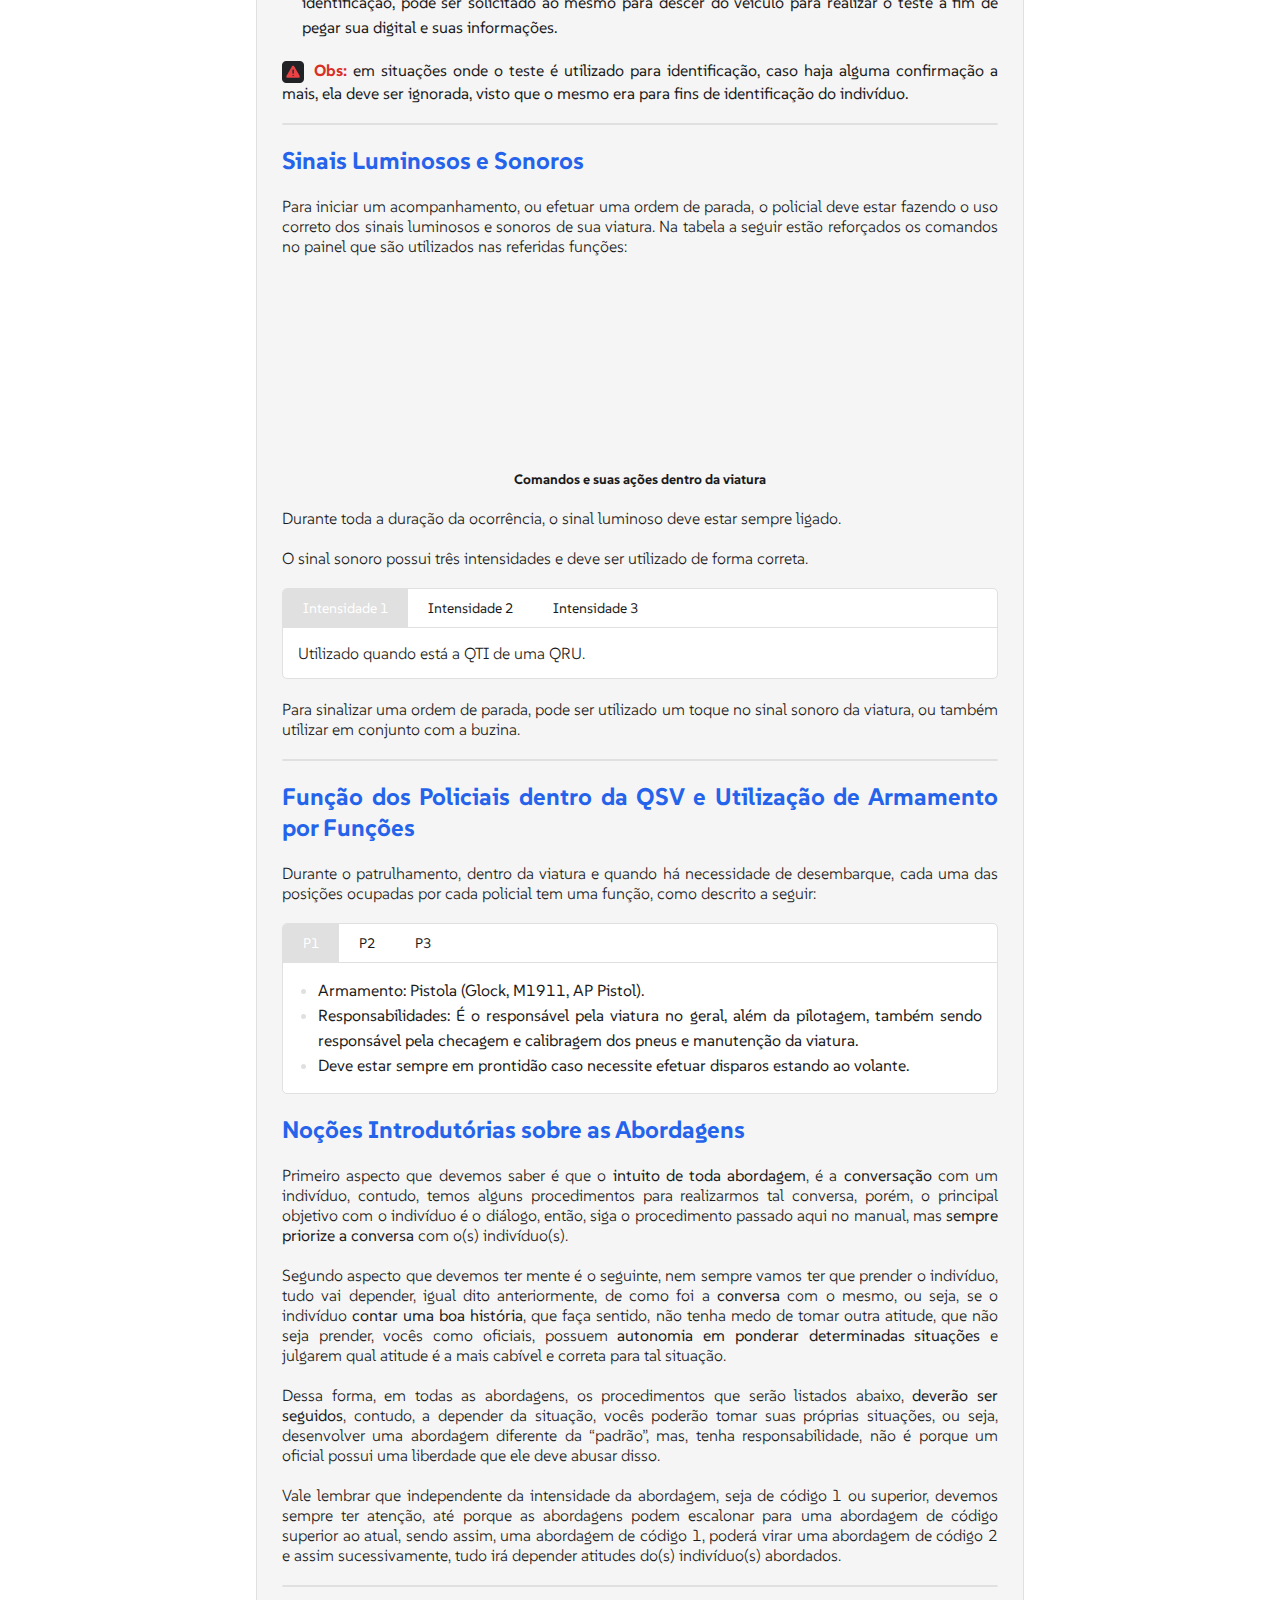
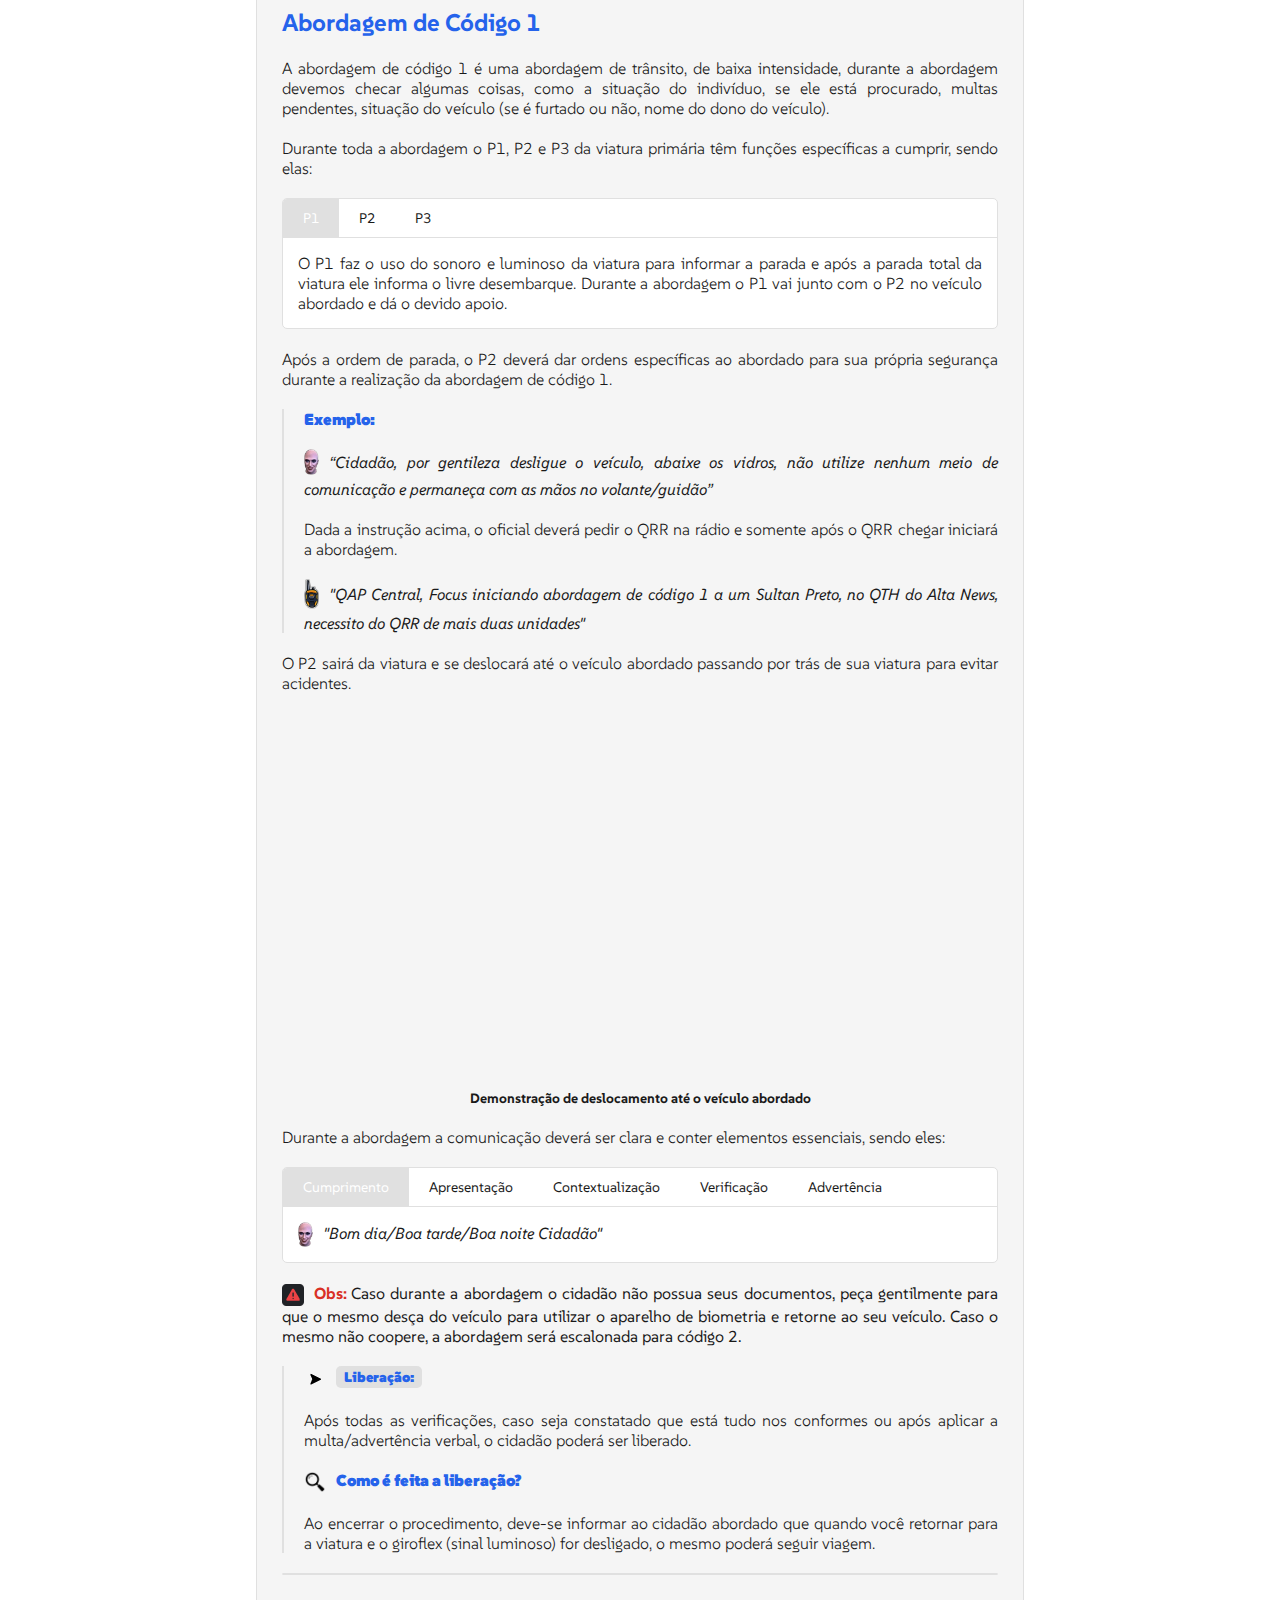
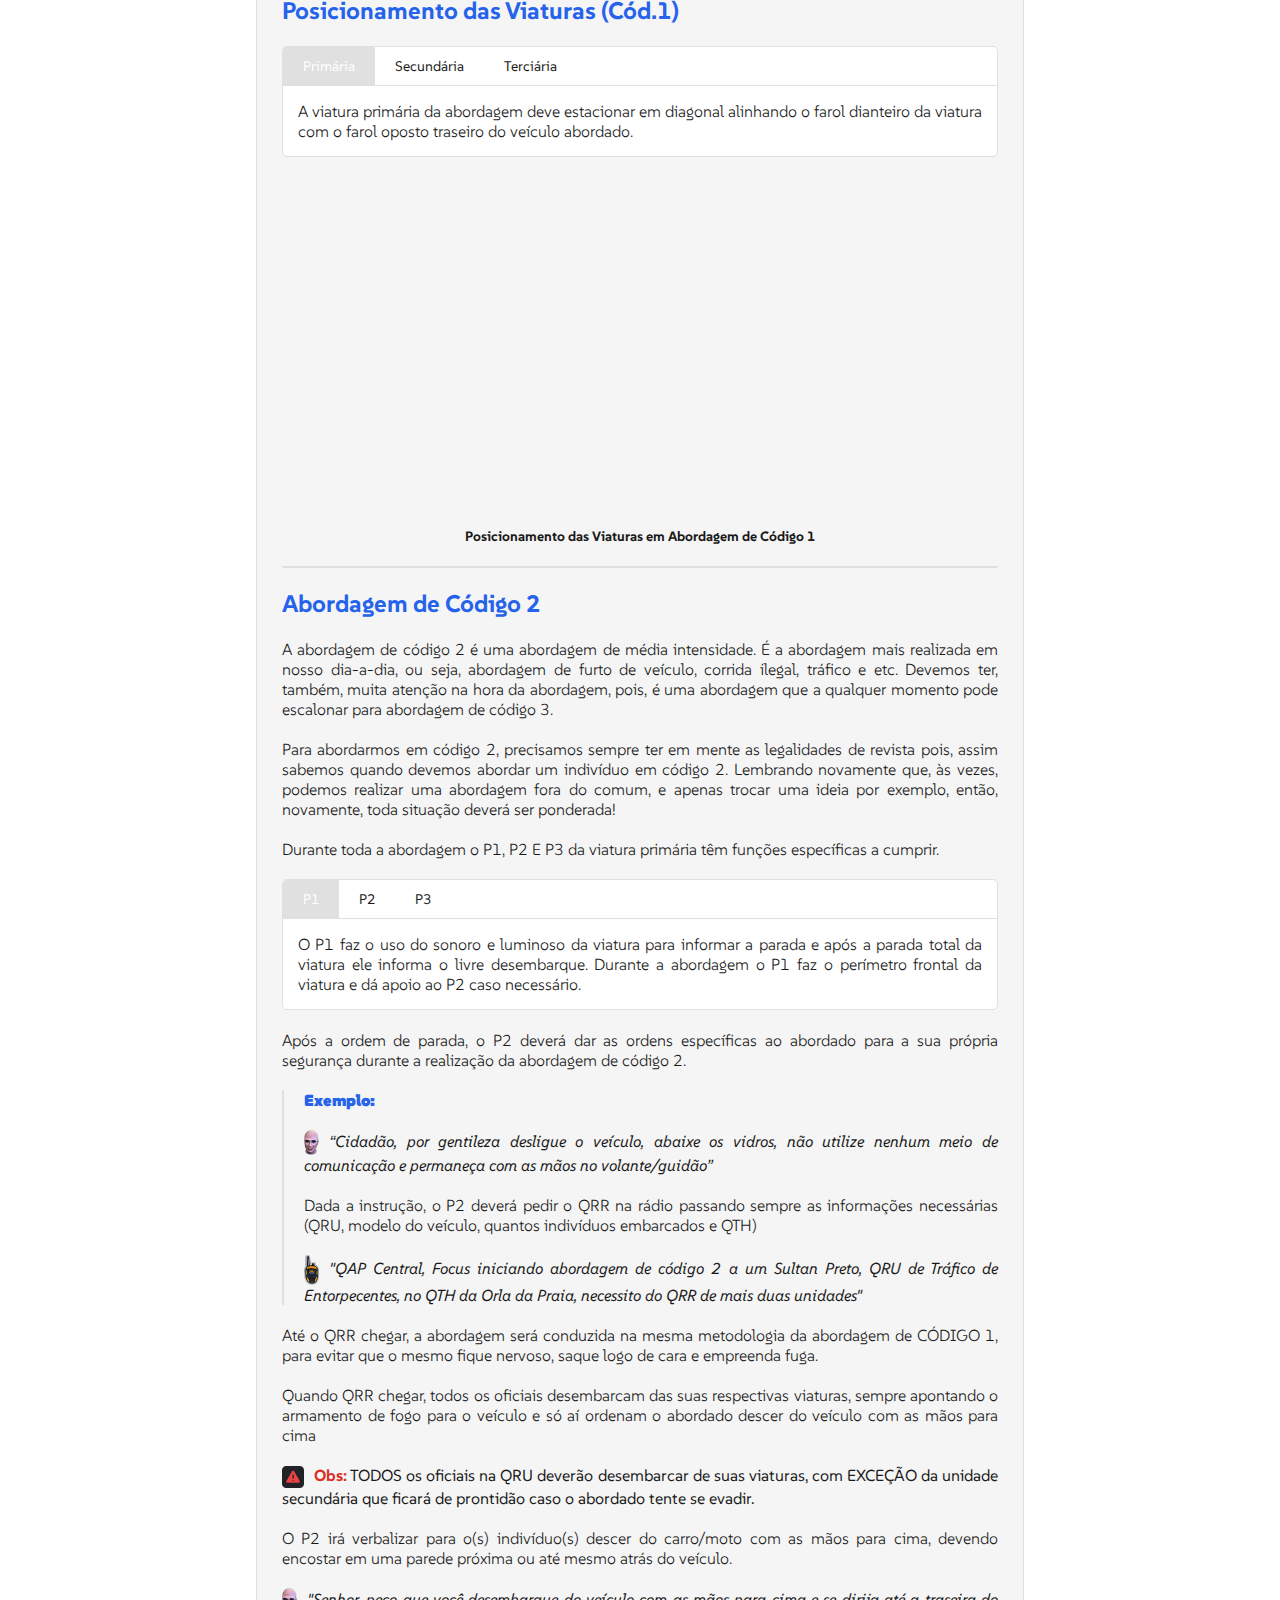
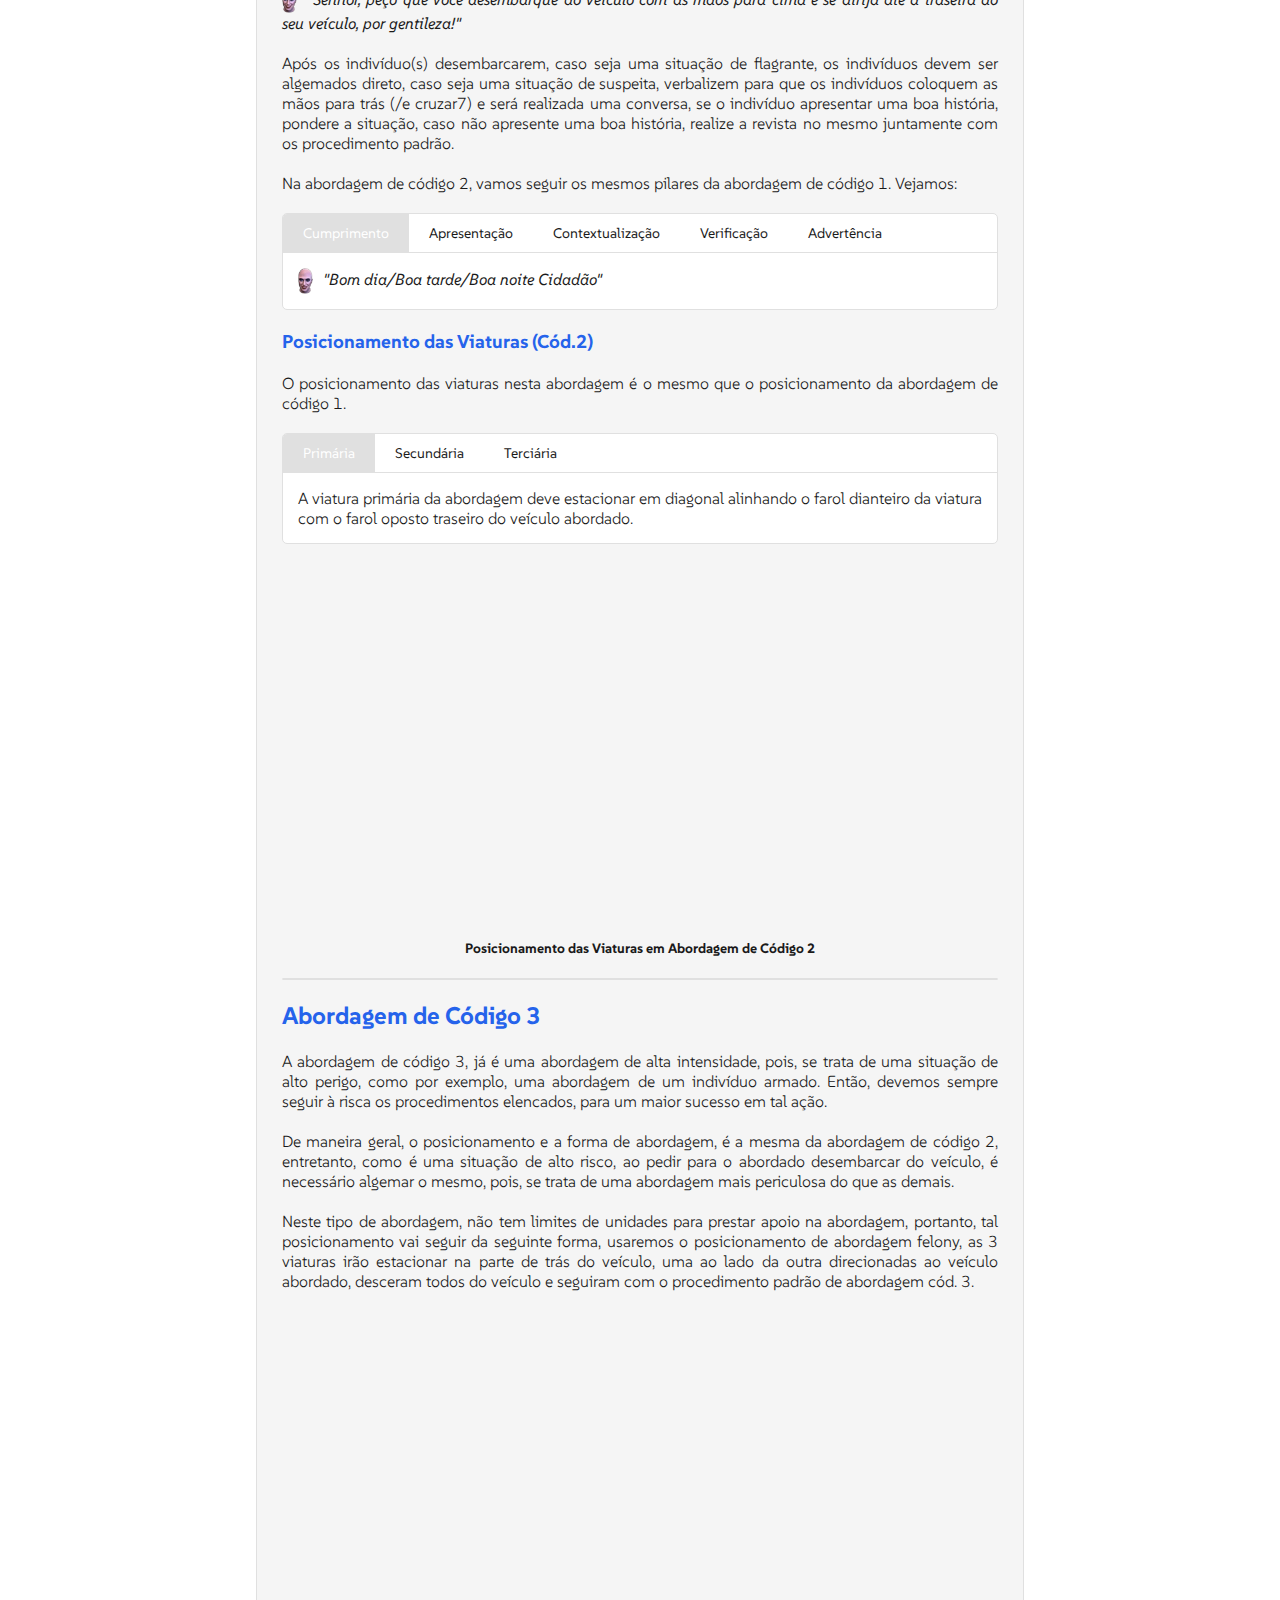
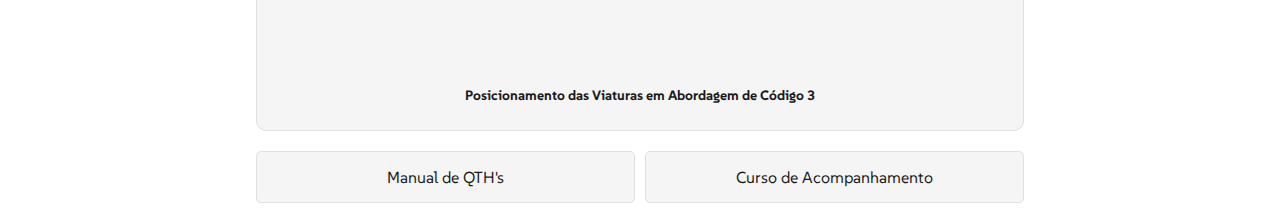
==== commit 80237478: "att infos de AB" ====
--- a/ab.html
+++ b/ab.html
@@ -660,10 +660,10 @@
                         <p><div class="imageInLine">
                             <img src="/src/images/icons/aluno.png" width="15" alt="Imagem de um Aluno" />
                         </div><i>"Senhor, peço que você desembarque do veículo com as mãos para cima e se dirija até a traseira do seu veículo, por gentileza!"</i></p>
-                        <p>Após os indivíduo(s) desembarcarem, se for uma situação em flagrante, já algema direto, se for uma situação de suspeita, verbaliza para colocar as mãos para 
-                            trás (/e cruzar7), é realiza uma conversa, se o indivíduo apresentar uma boa história, pondere a situação, caso não apresente uma boa história, realize a 
-                            revista no mesmo e juntamente com os procedimento padrão.</p>
-                        <p>Na abordagem de código 2, vamos seguir os mesmos pilares da abordagem de código 1 . Vejamos:</p>
+                        <p>Após os indivíduo(s) desembarcarem, caso seja uma situação de flagrante, os indivíduos devem ser algemados direto, caso seja uma situação de suspeita, 
+                            verbalizem para que os indivíduos coloquem as mãos para trás (/e cruzar7) e será realizada uma conversa, se o indivíduo apresentar uma boa história, 
+                            pondere a situação, caso não apresente uma boa história, realize a revista no mesmo juntamente com os procedimento padrão.</p>
+                        <p>Na abordagem de código 2, vamos seguir os mesmos pilares da abordagem de código 1. Vejamos:</p>
                         <div class="tab-container">
                             <div class="tabs">
                                 <button class="tab active" tab-group="funcAB2" data-tab="cumprimento2" >Cumprimento</button>
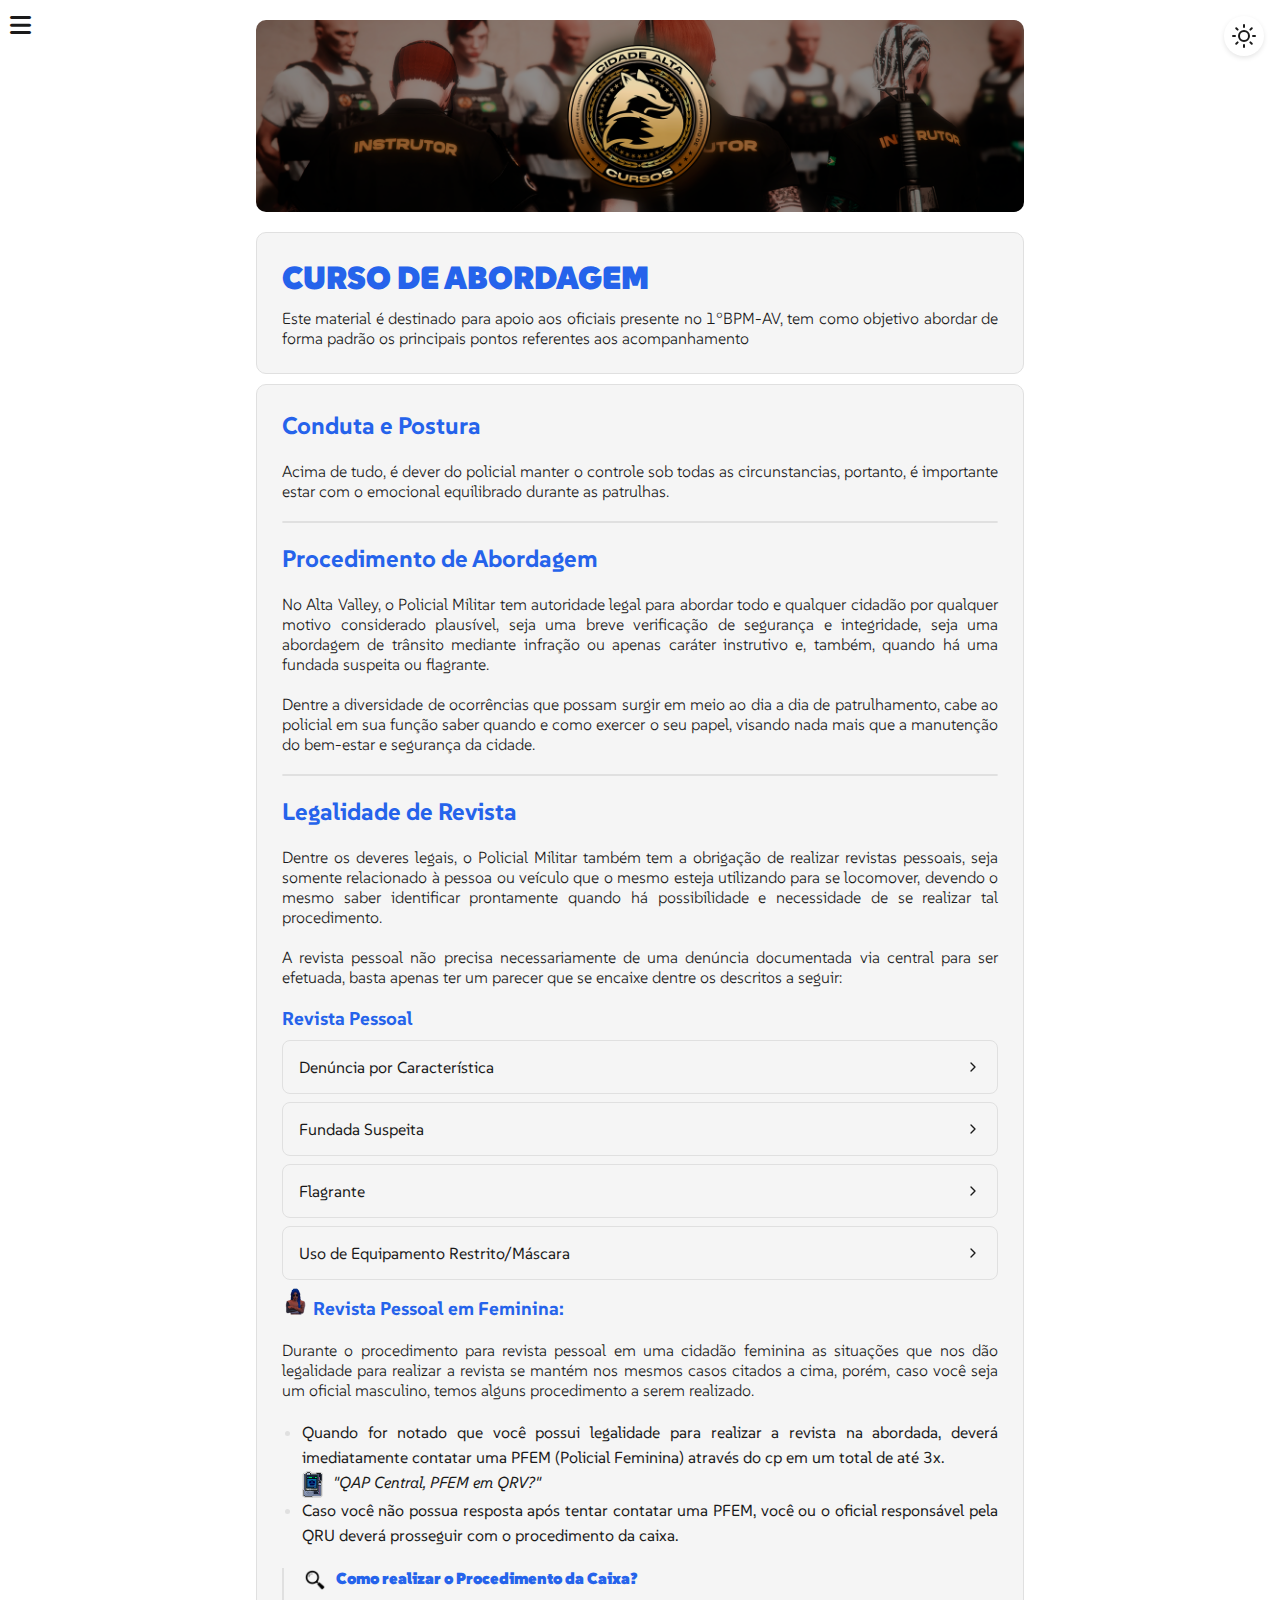
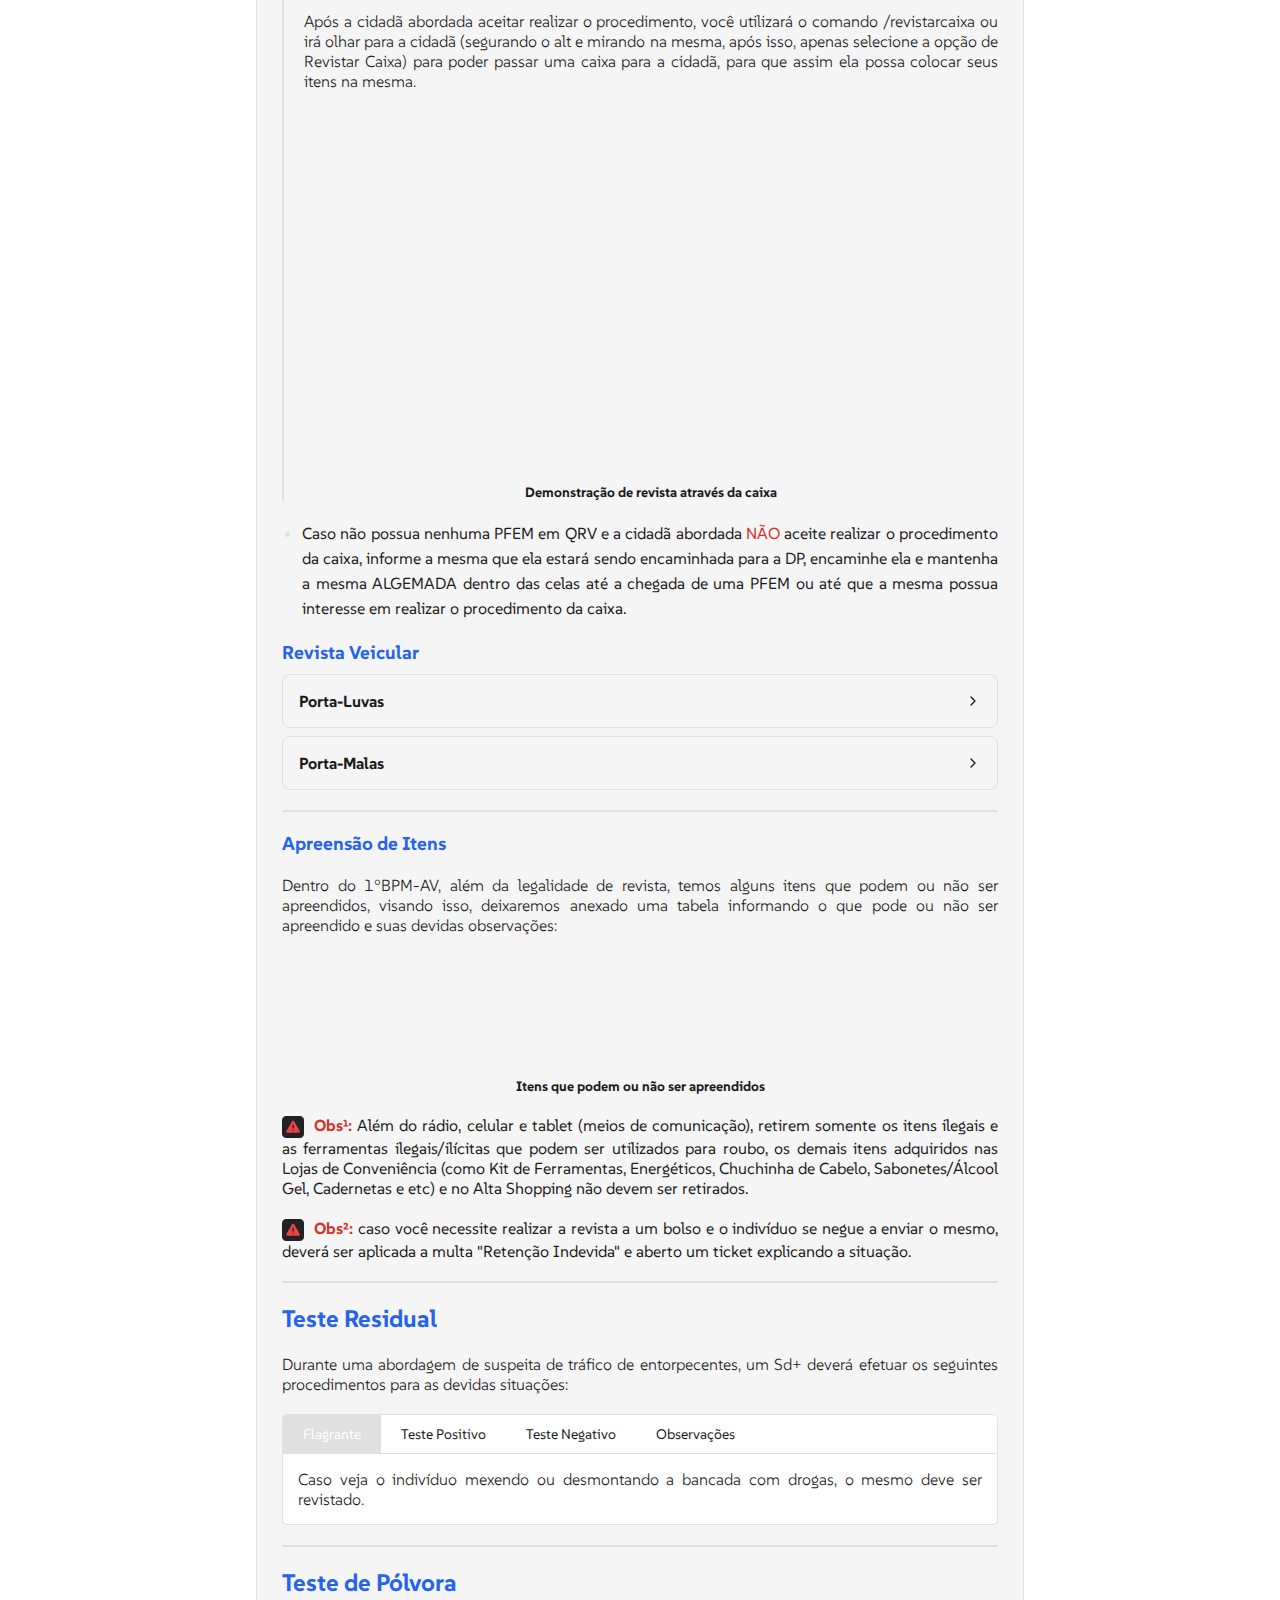
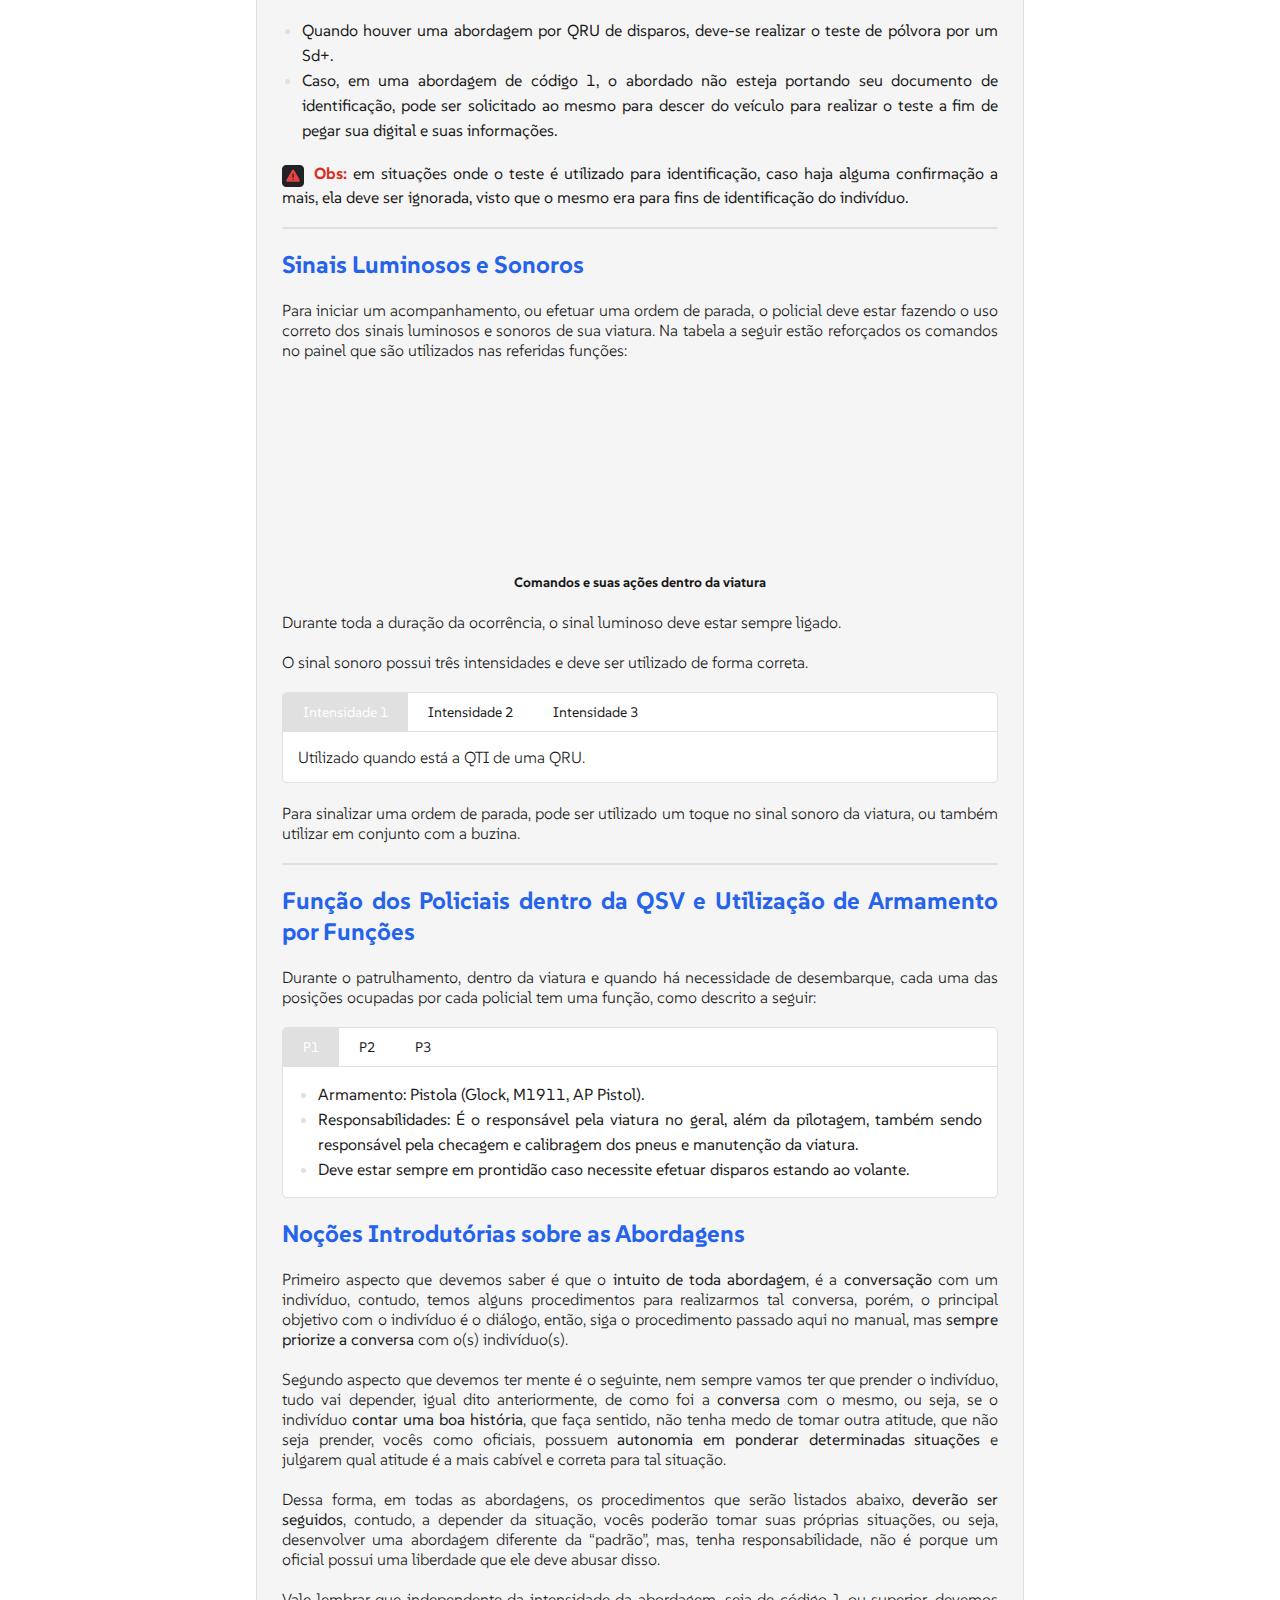
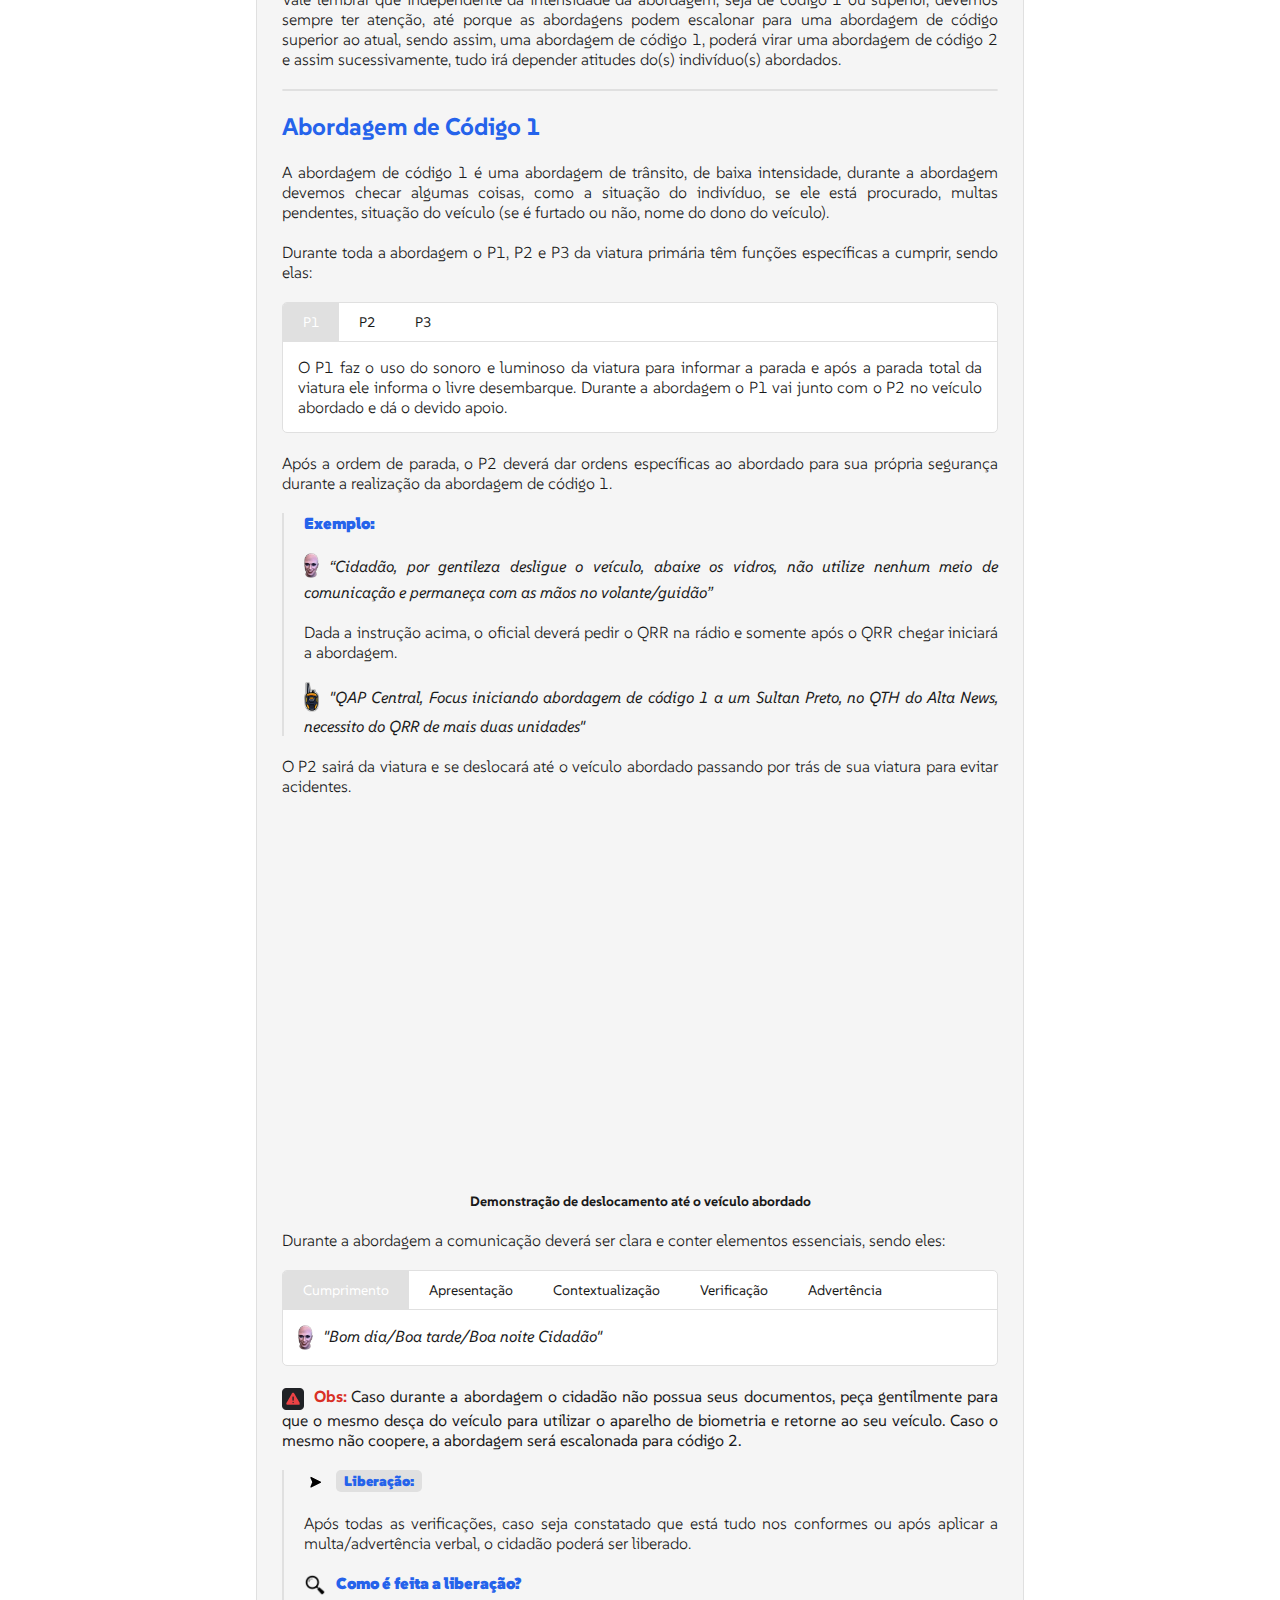
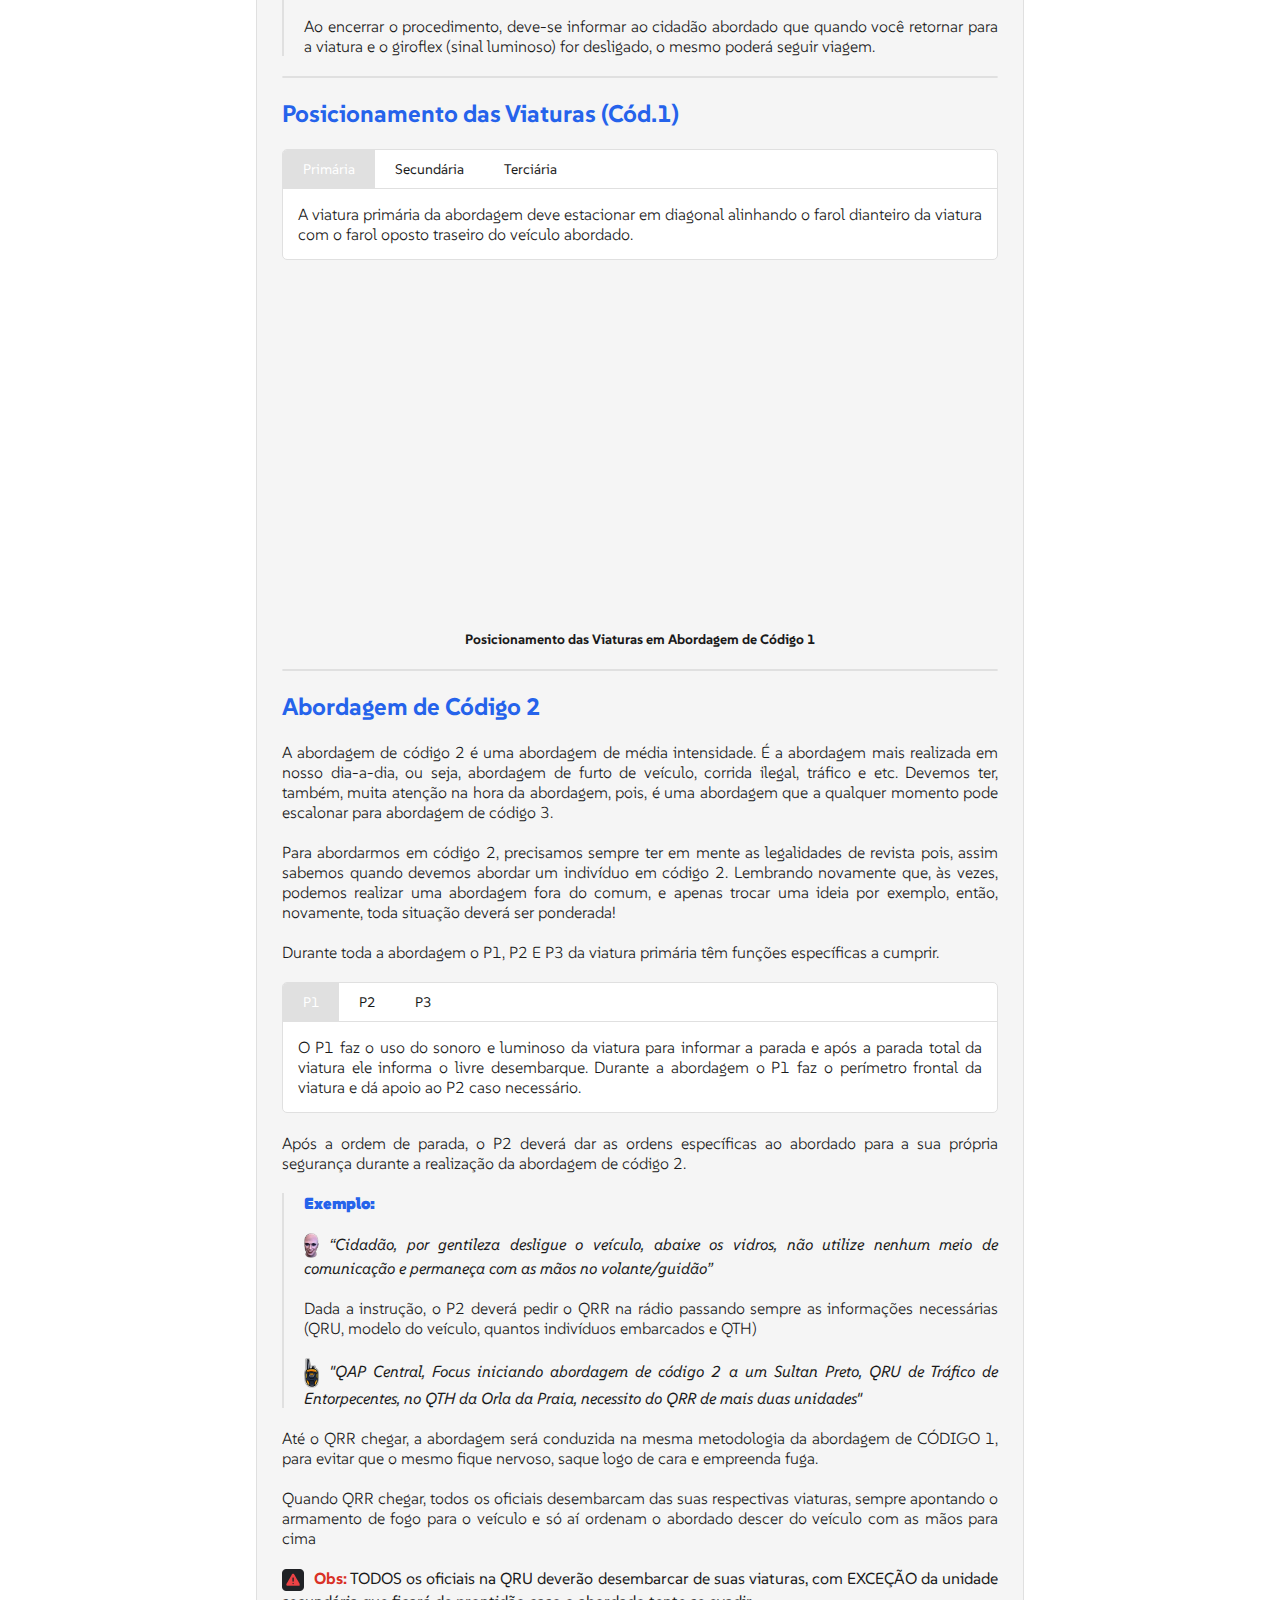
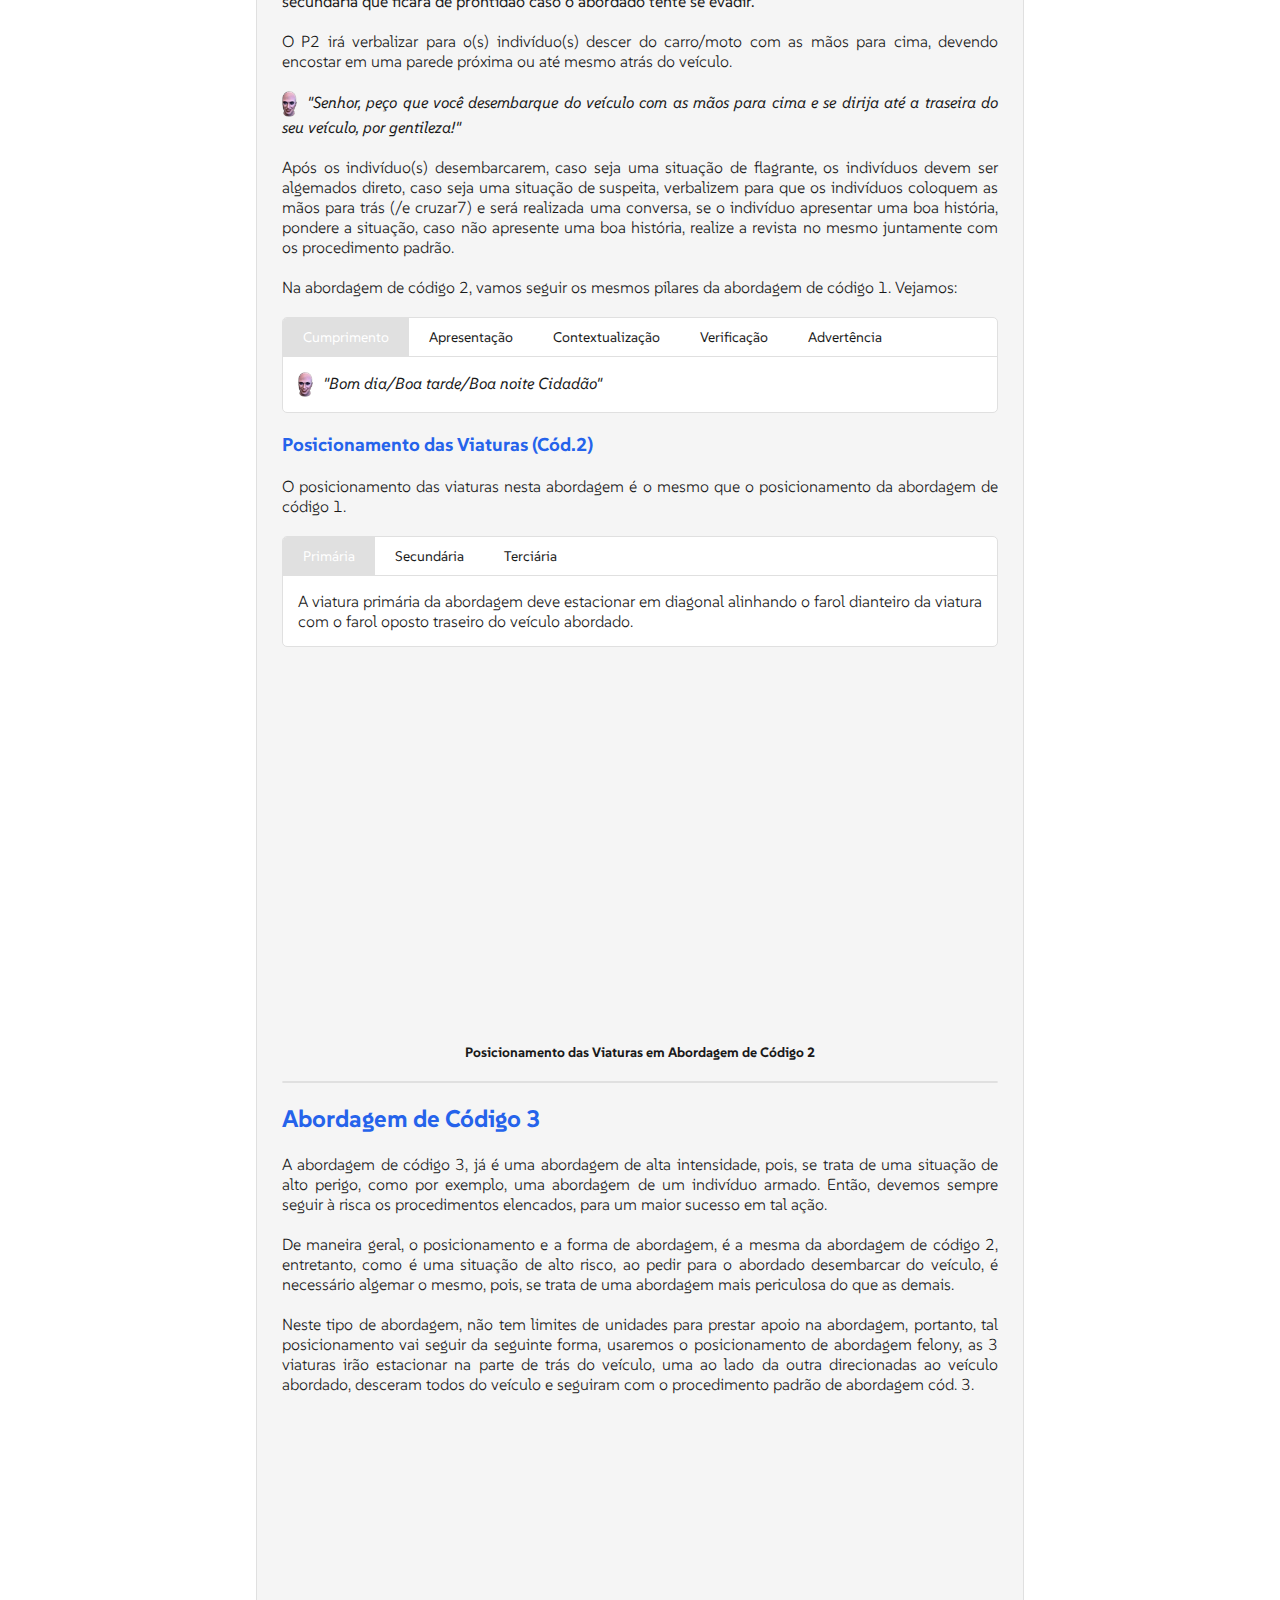
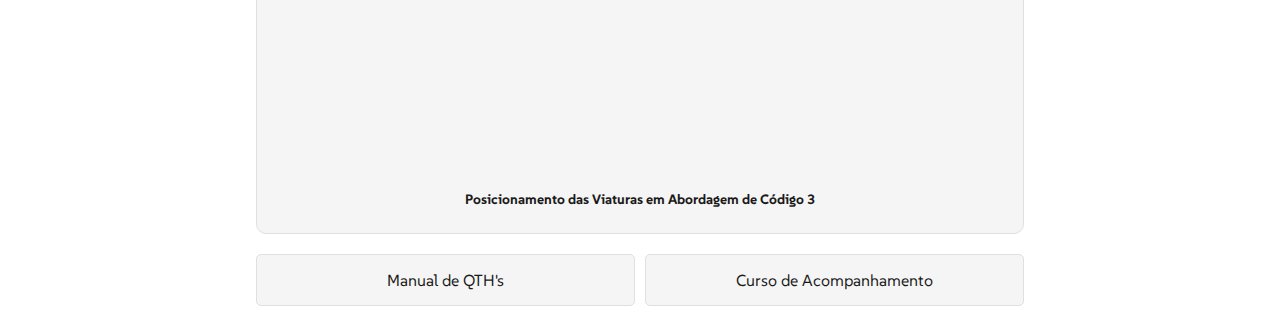
==== commit 6f09c9ea: "att infos" ====
--- a/ab.html
+++ b/ab.html
@@ -297,7 +297,12 @@
                         </div>
                         <p><div class="imageInLine">
                             <img src="/src/images/icons/observacao.png" width="22" alt="OBS" />
-                        </div><span class="bold highlight-vermelho"><b>Obs:</b></span> caso você necessite realizar a revista a um bolso e o indivíduo se negue a 
+                        </div><span class="bold highlight-vermelho"><b>Obs¹:</b></span> Além do rádio, celular e tablet (meios de comunicação), retirem somente os itens
+                        ilegais e as ferramentas ilegais/ilícitas que podem ser utilizados para roubo, os demais itens adquiridos nas Lojas de Conveniência (como 
+                        Kit de Ferramentas, Energéticos, Chuchinha de Cabelo, Sabonetes/Álcool Gel, Cadernetas e etc) e no Alta Shopping não devem ser retirados.</p>
+                        <p><div class="imageInLine">
+                            <img src="/src/images/icons/observacao.png" width="22" alt="OBS" />
+                        </div><span class="bold highlight-vermelho"><b>Obs²:</b></span> caso você necessite realizar a revista a um bolso e o indivíduo se negue a 
                         enviar o mesmo, deverá ser aplicada a multa "Retenção Indevida" e aberto um ticket explicando a situação.</p>
                     </div>
                     <hr>
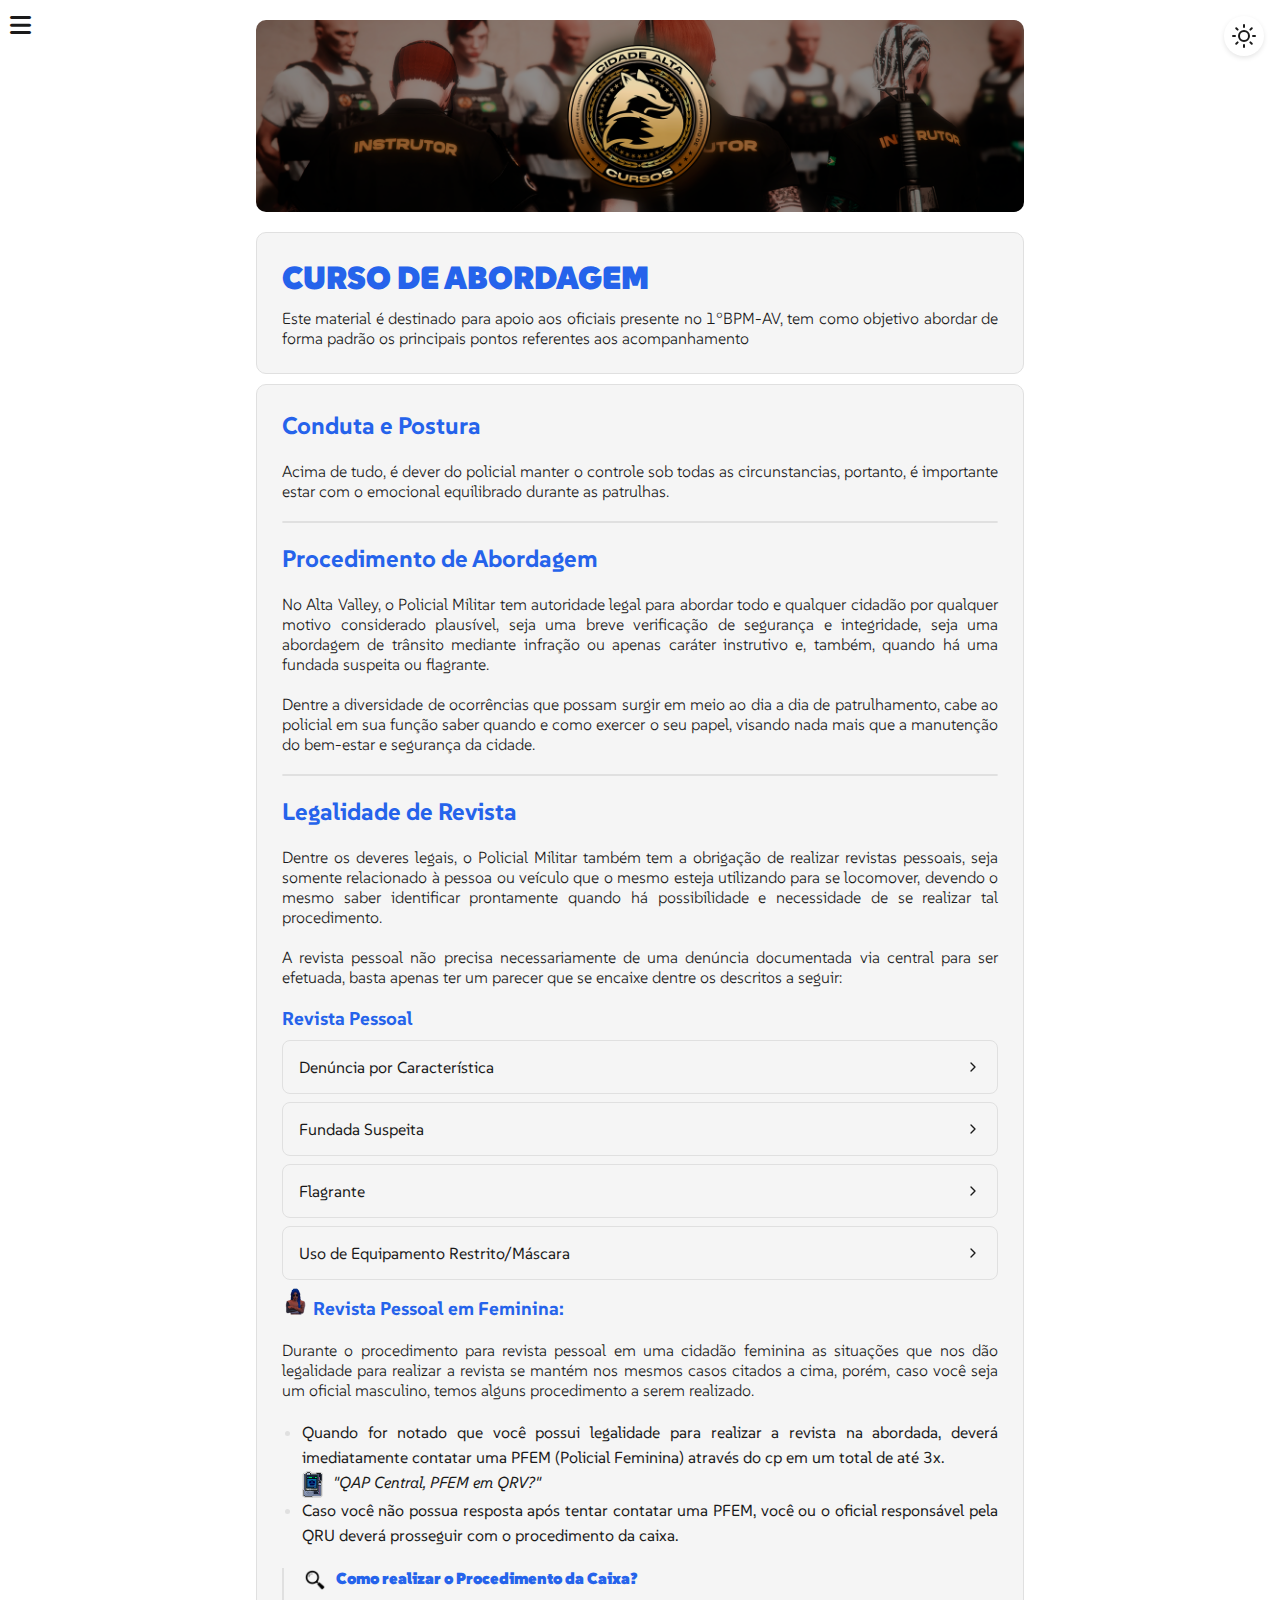
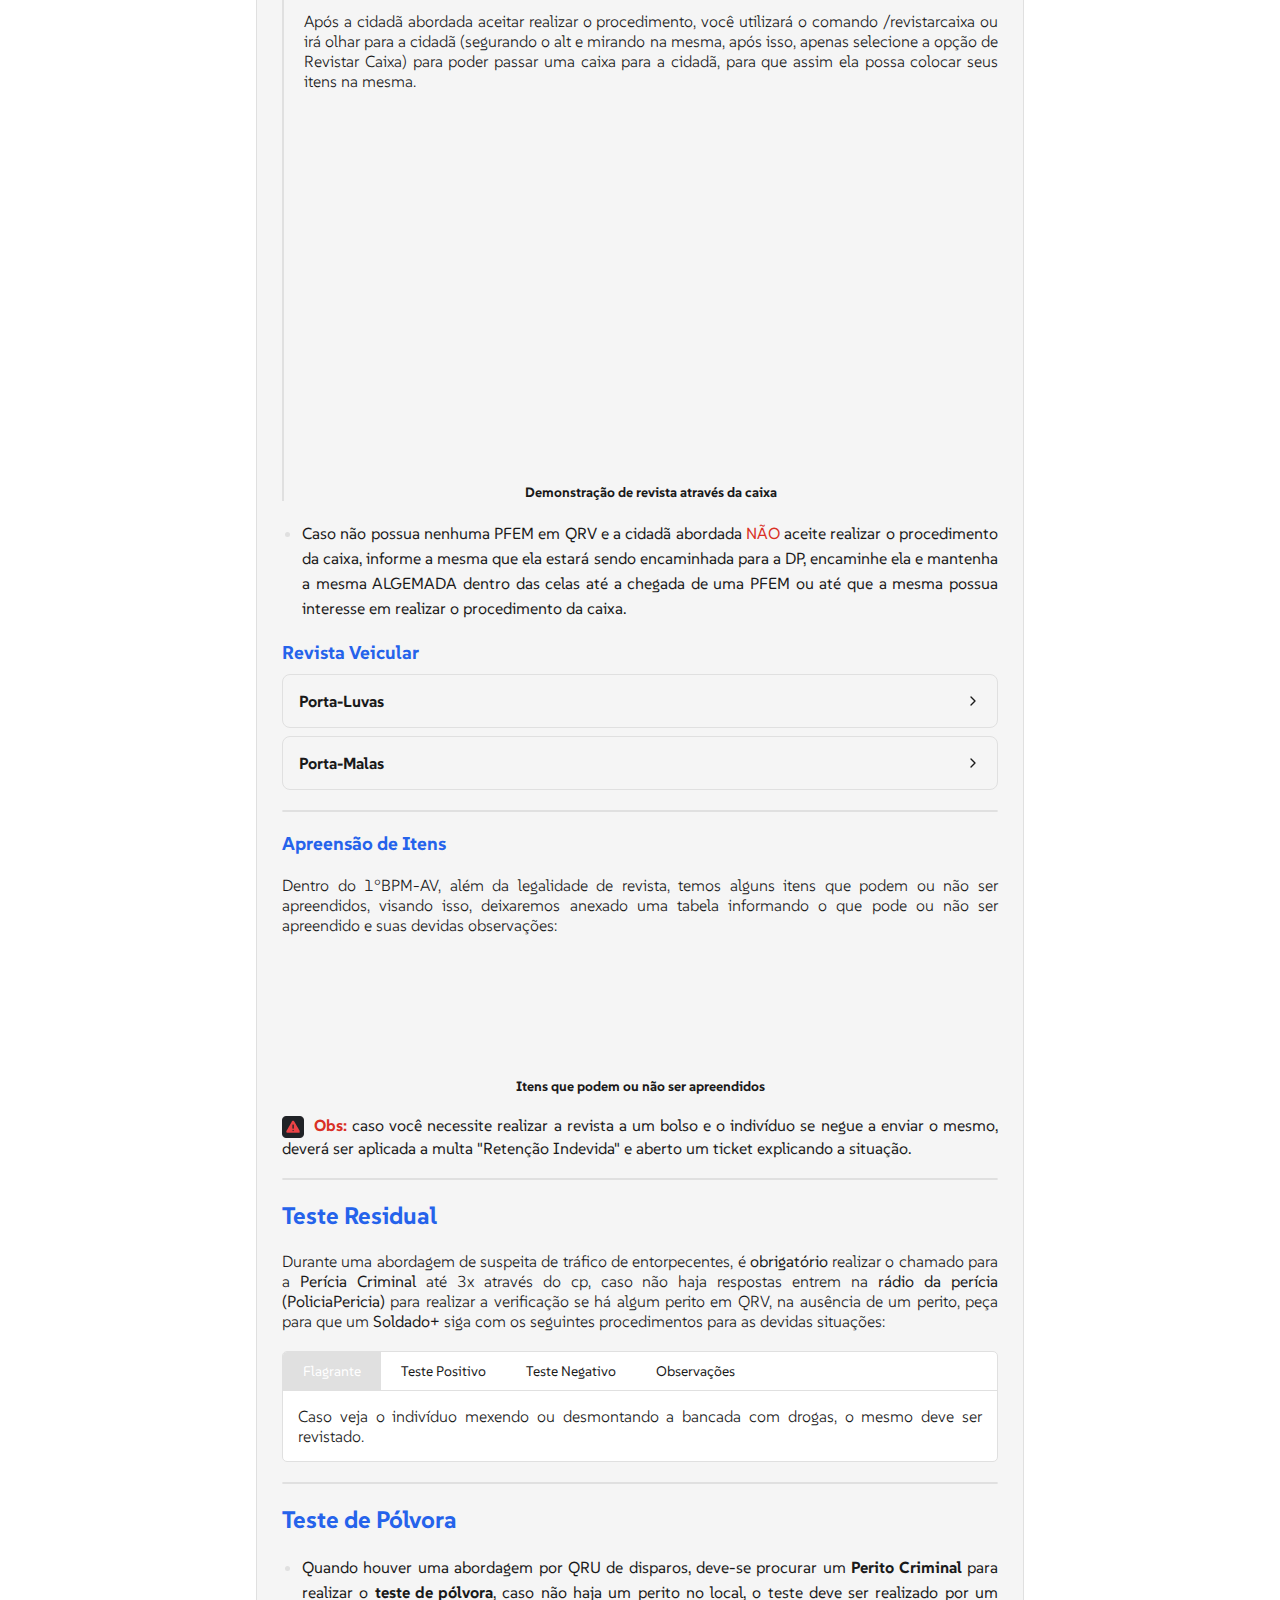
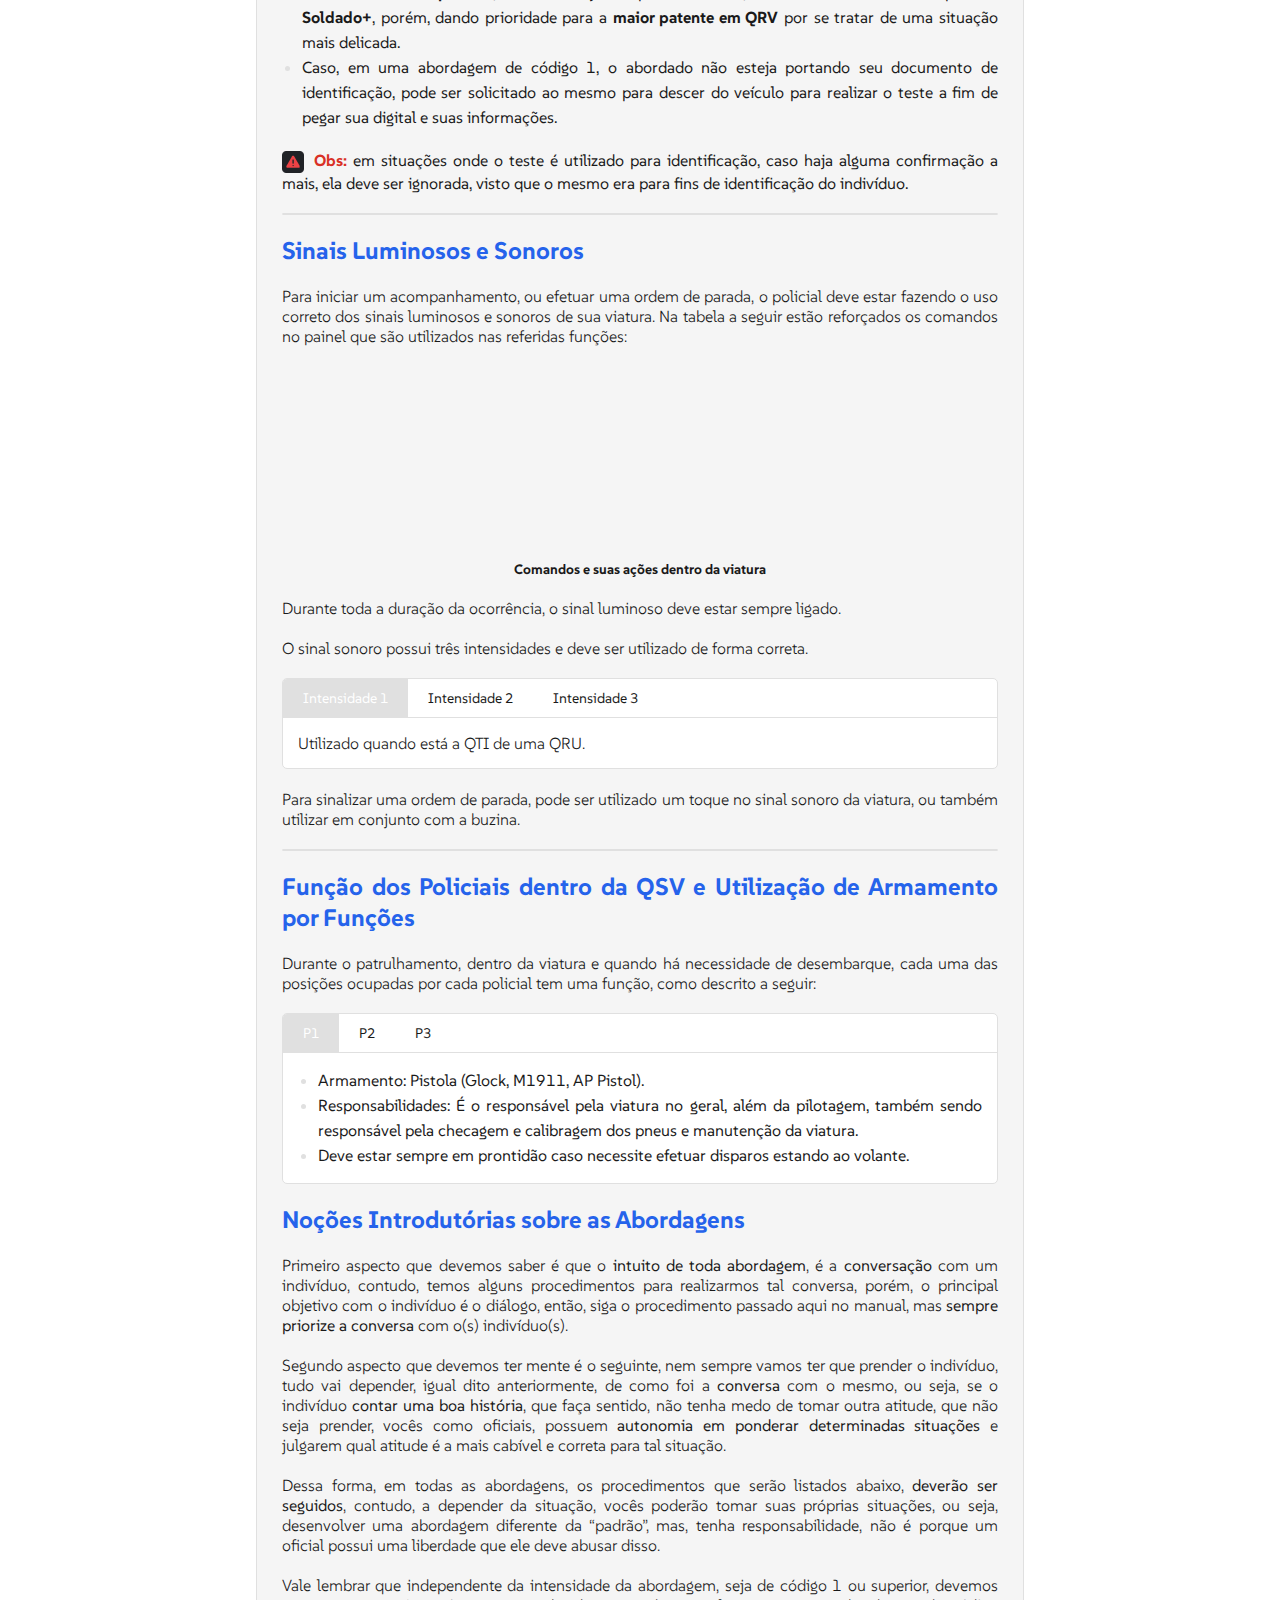
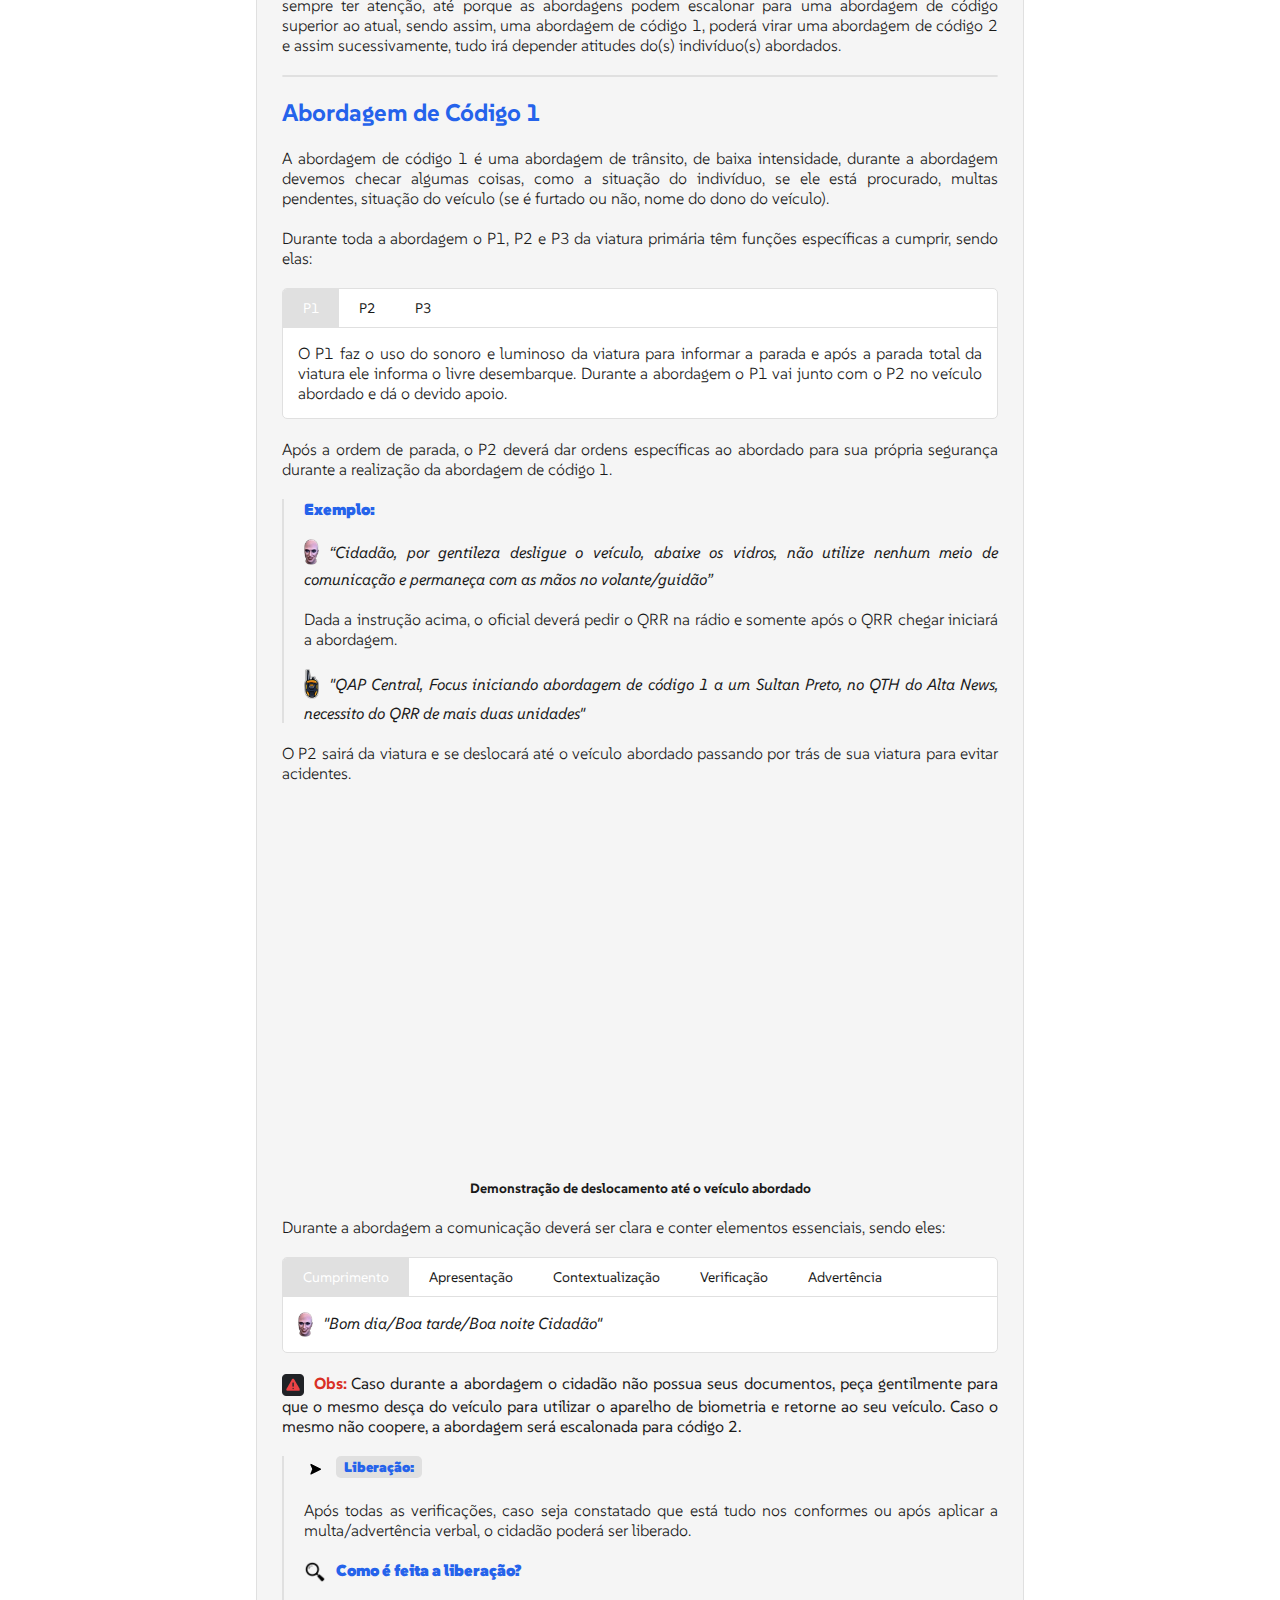
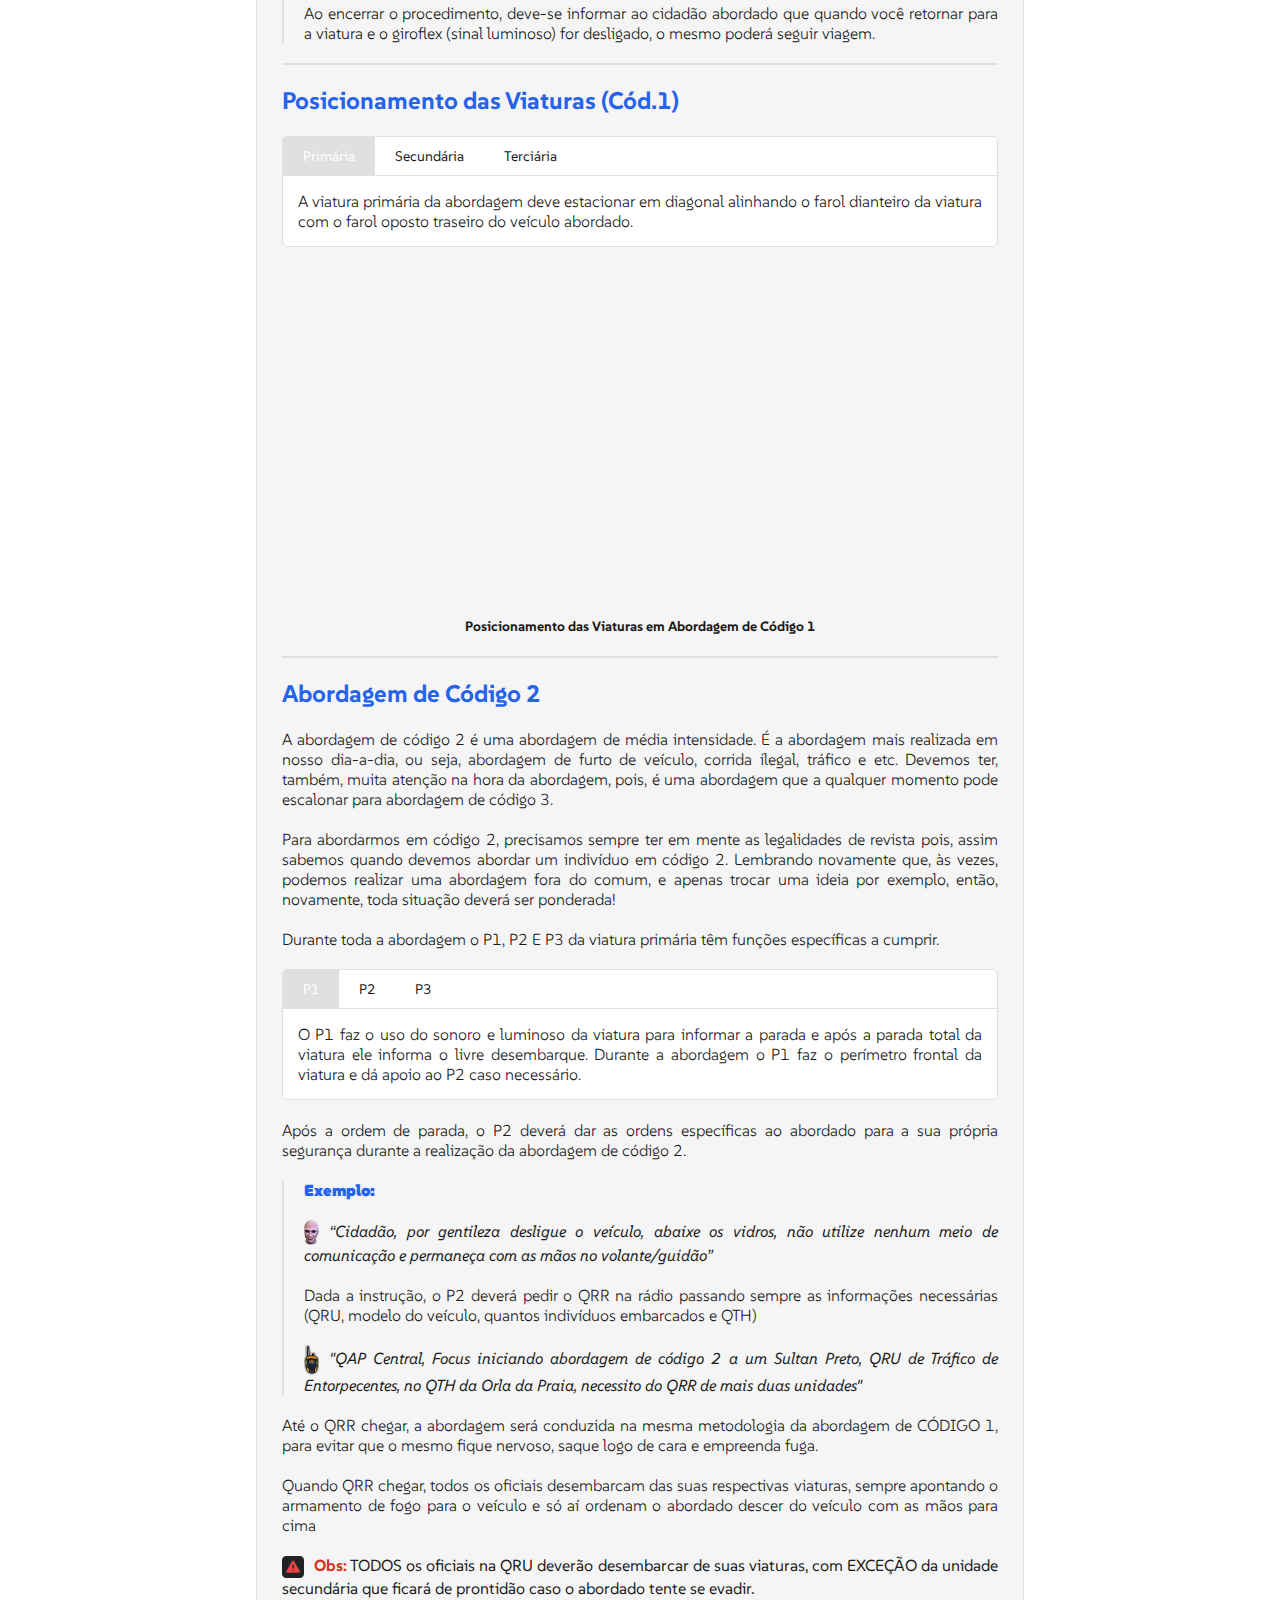
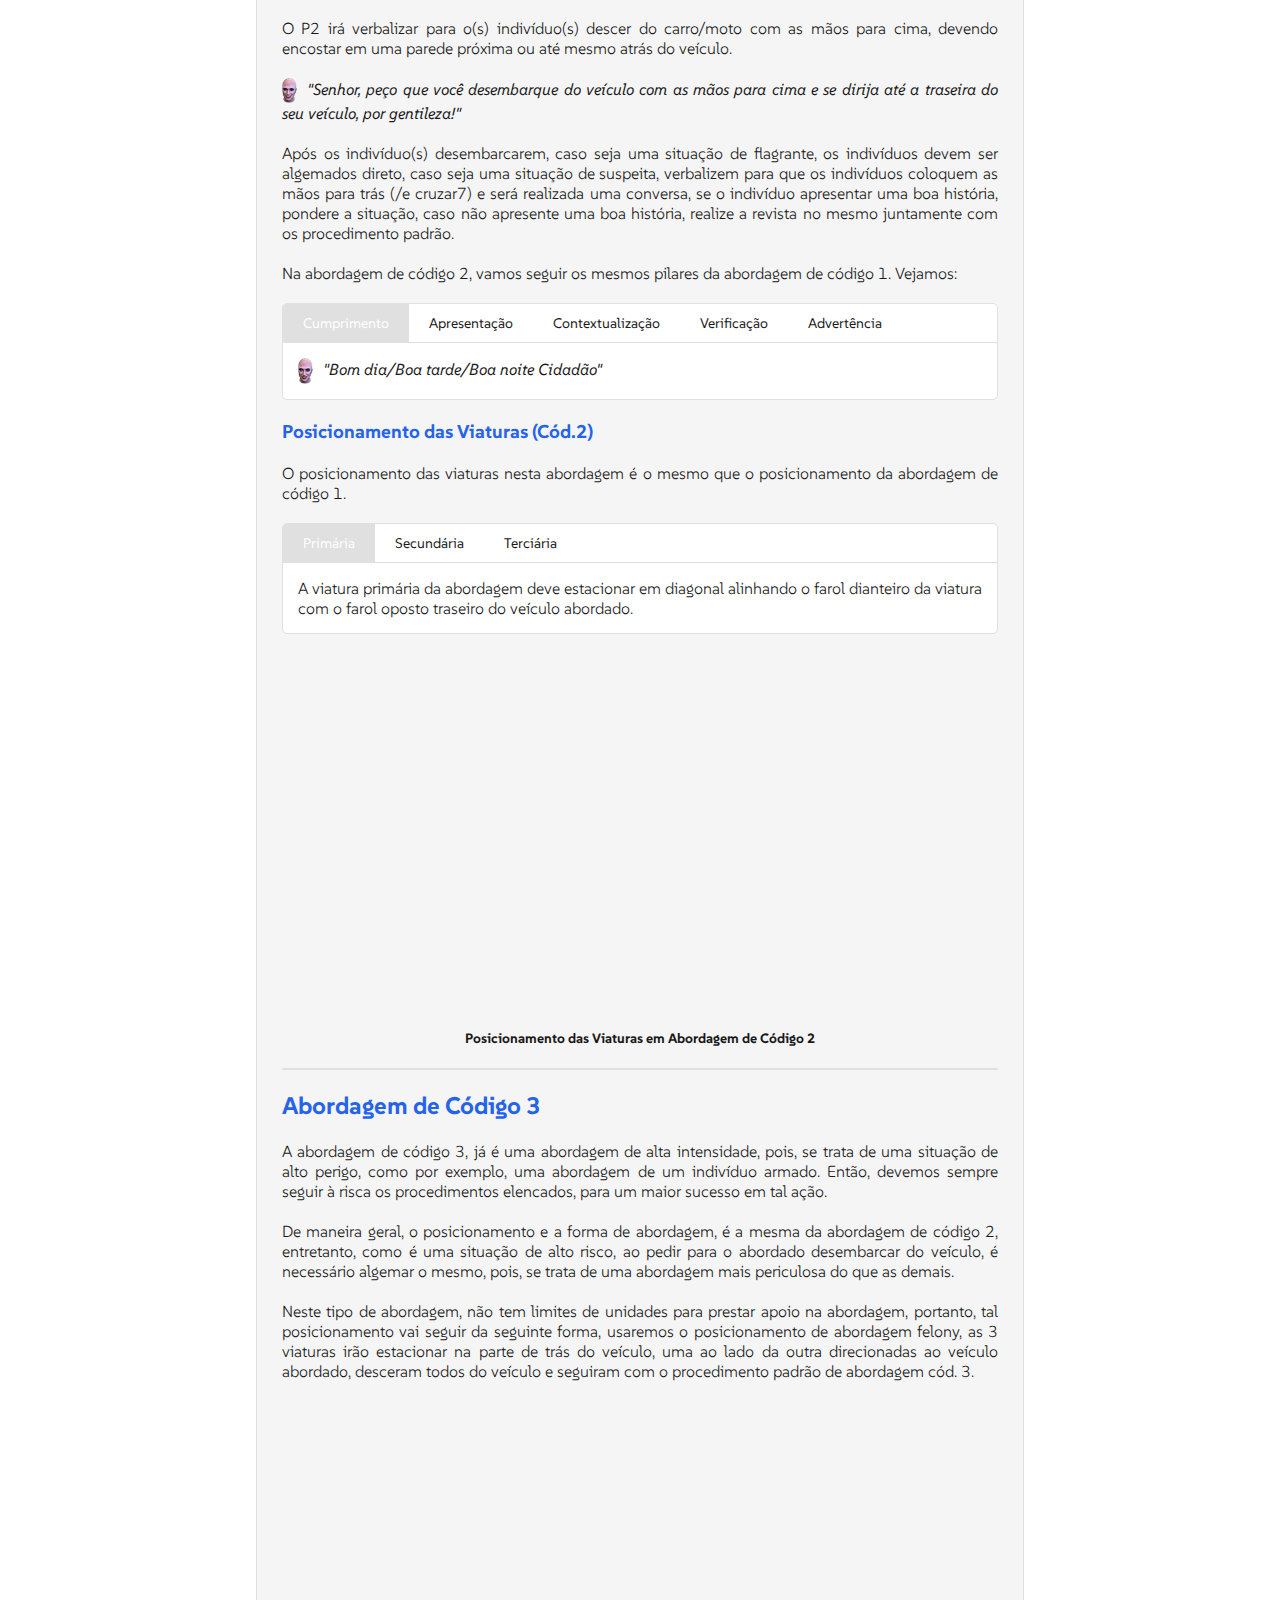
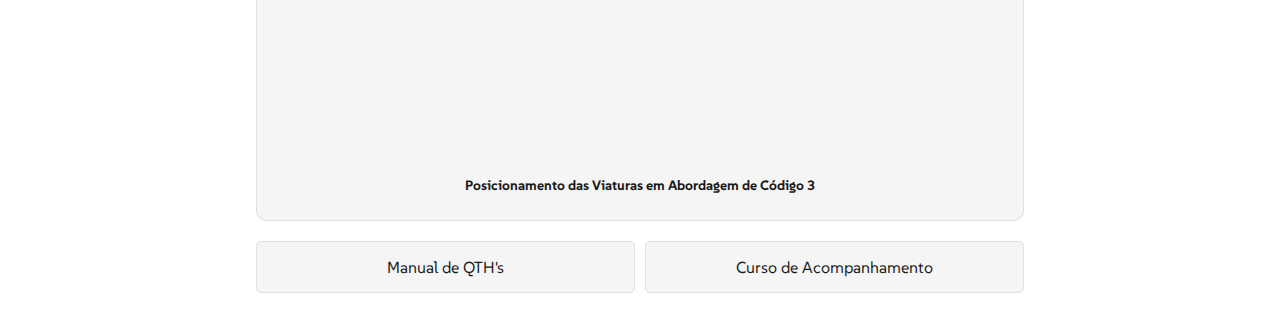
==== commit 2ea0f2b8: "att infos" ====
--- a/ab.html
+++ b/ab.html
@@ -287,7 +287,7 @@
                                 <div class="zoomable-image">
                                     <img class="lazy-image" 
                                         src="/src/images/TB/placeholder/itens-apreendidos-placeholder.jpg"
-                                        data-src="/src/images/AB/ItensApreendidos.png" 
+                                        data-src="/src/images/AB/itens-apreendidos.png" 
                                         alt="Sistema de zoom de imagens">
                                 </div>
                                 <div class="image-description">
@@ -297,18 +297,16 @@
                         </div>
                         <p><div class="imageInLine">
                             <img src="/src/images/icons/observacao.png" width="22" alt="OBS" />
-                        </div><span class="bold highlight-vermelho"><b>Obs¹:</b></span> Além do rádio, celular e tablet (meios de comunicação), retirem somente os itens
-                        ilegais e as ferramentas ilegais/ilícitas que podem ser utilizados para roubo, os demais itens adquiridos nas Lojas de Conveniência (como 
-                        Kit de Ferramentas, Energéticos, Chuchinha de Cabelo, Sabonetes/Álcool Gel, Cadernetas e etc) e no Alta Shopping não devem ser retirados.</p>
-                        <p><div class="imageInLine">
-                            <img src="/src/images/icons/observacao.png" width="22" alt="OBS" />
-                        </div><span class="bold highlight-vermelho"><b>Obs²:</b></span> caso você necessite realizar a revista a um bolso e o indivíduo se negue a 
+                        </div><span class="bold highlight-vermelho"><b>Obs:</b></span> caso você necessite realizar a revista a um bolso e o indivíduo se negue a 
                         enviar o mesmo, deverá ser aplicada a multa "Retenção Indevida" e aberto um ticket explicando a situação.</p>
                     </div>
                     <hr>
                     <div id="topic4">
                         <h2>Teste Residual</h2>
-                        <p>Durante uma abordagem de suspeita de tráfico de entorpecentes, um Sd+ deverá efetuar os seguintes procedimentos para as devidas situações:</p>
+                        <!--<p>Durante uma abordagem de suspeita de tráfico de entorpecentes, um Sd+ deverá efetuar os seguintes procedimentos para as devidas situações:</p>-->
+                        <p>Durante uma abordagem de suspeita de tráfico de entorpecentes, é <b>obrigatório</b> realizar o chamado para a <b>Perícia Criminal</b> até 
+                            3x através do cp, caso não haja respostas entrem na <b>rádio da perícia (PoliciaPericia)</b> para realizar a verificação se há algum 
+                            perito em QRV, na ausência de um perito, peça para que um <b>Soldado+</b> siga com os seguintes procedimentos para as devidas situações:</p>
                         
                         <div class="tab-container">
                             <div class="tabs">
@@ -341,7 +339,9 @@
                     <div id="topic5">
                         <h2>Teste de Pólvora</h2>
                         <ul>
-                            <li>Quando houver uma abordagem por QRU de disparos, deve-se realizar o teste de pólvora por um Sd+.</li>
+                            <li>Quando houver uma abordagem por QRU de disparos, deve-se procurar um <b>Perito Criminal</b> para realizar o <b>teste de pólvora</b>, caso 
+                                não haja um perito no local, o teste deve ser realizado por um <b>Soldado+</b>, porém, dando prioridade para a <b>maior patente em QRV</b> 
+                                por se tratar de uma situação mais delicada.</li>
                             <li>Caso, em uma abordagem de código 1, o abordado não esteja portando seu documento de identificação, pode ser solicitado ao mesmo para 
                                 descer do veículo para realizar o teste a fim de pegar sua digital e suas informações.</li>
                         </ul>
